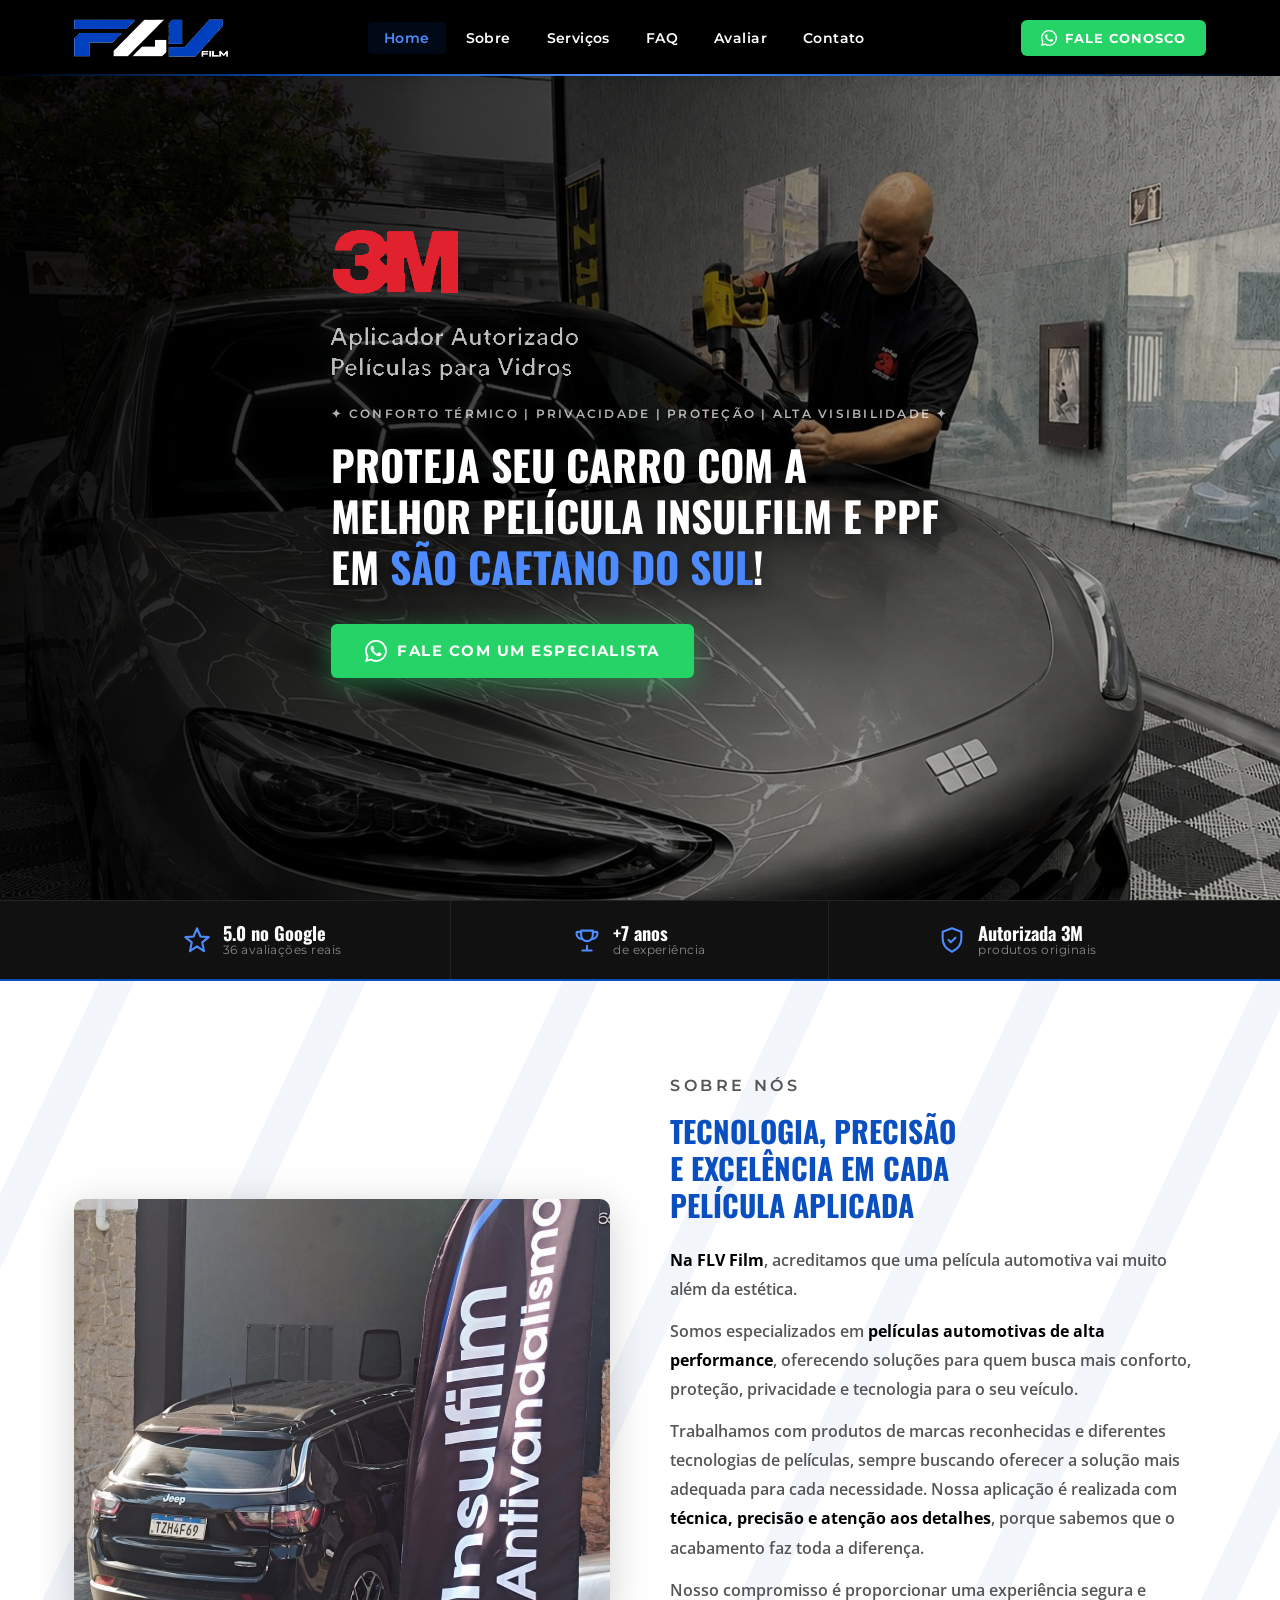
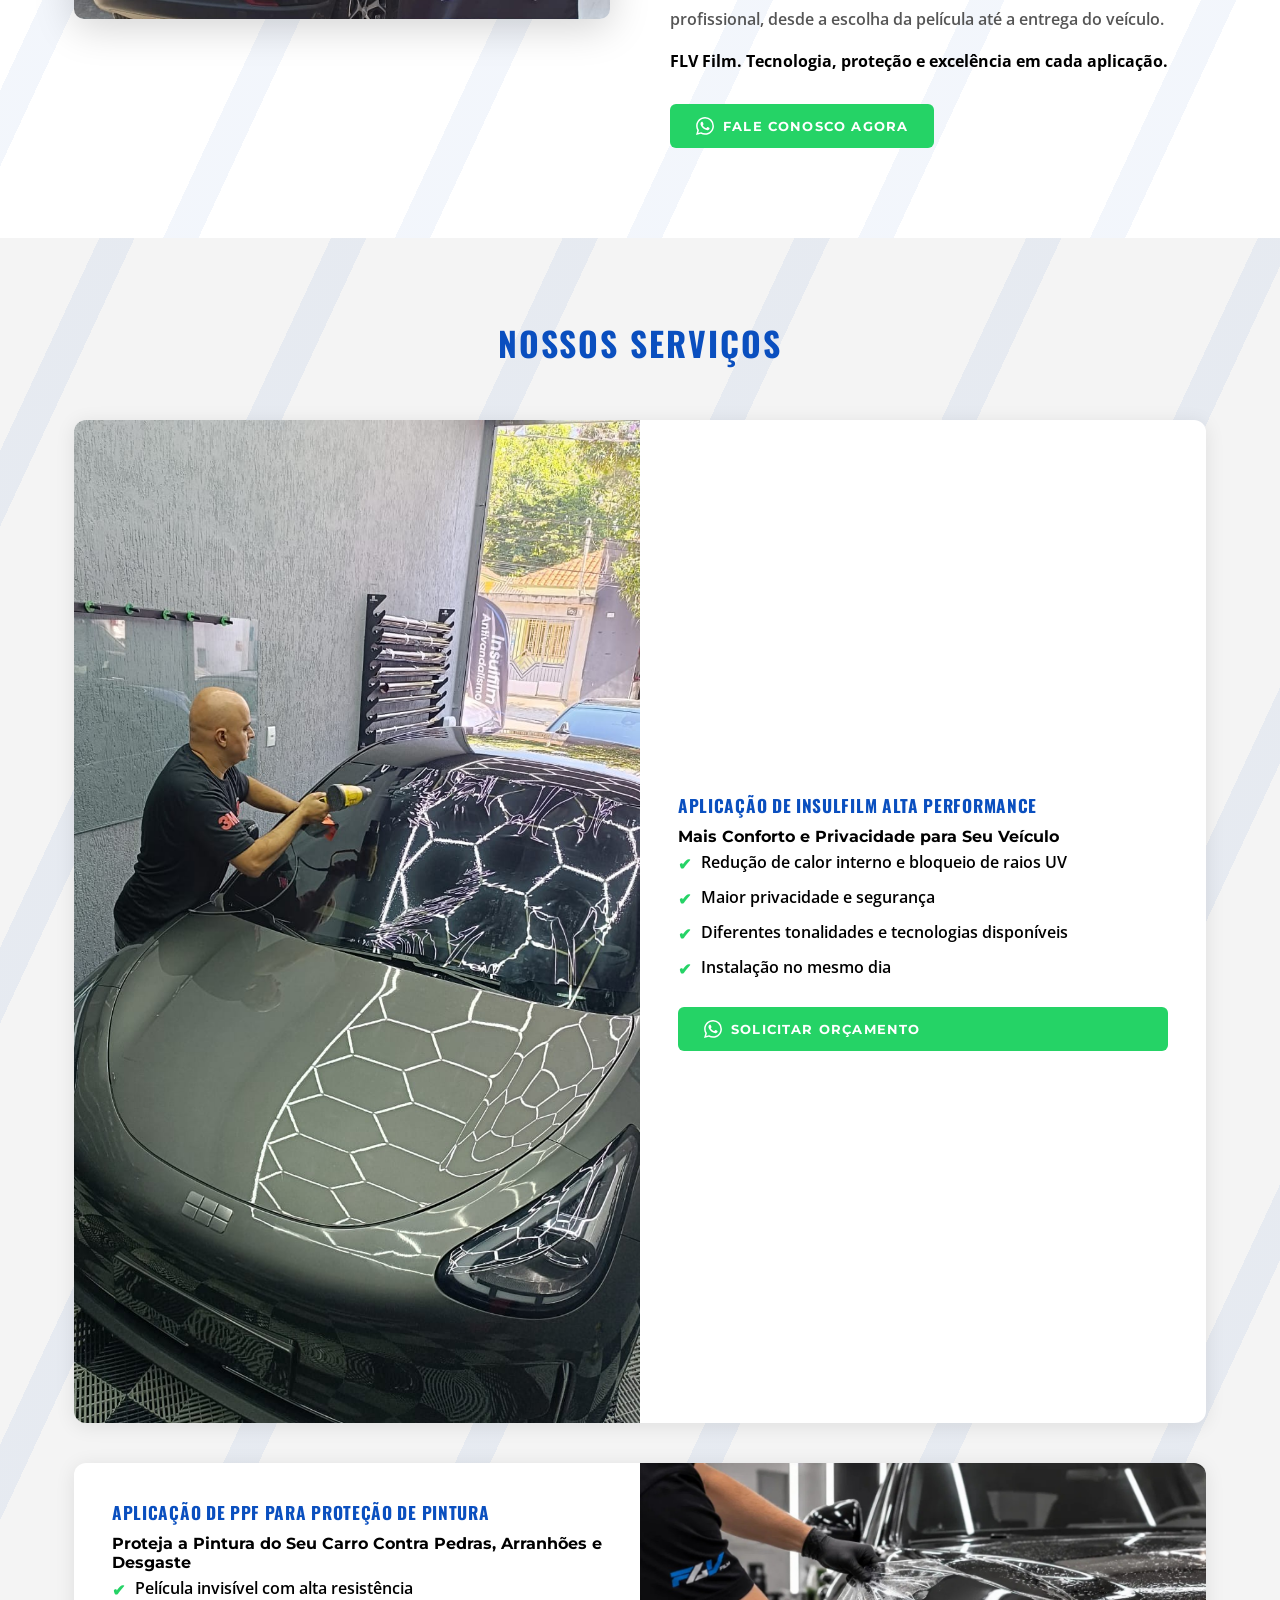
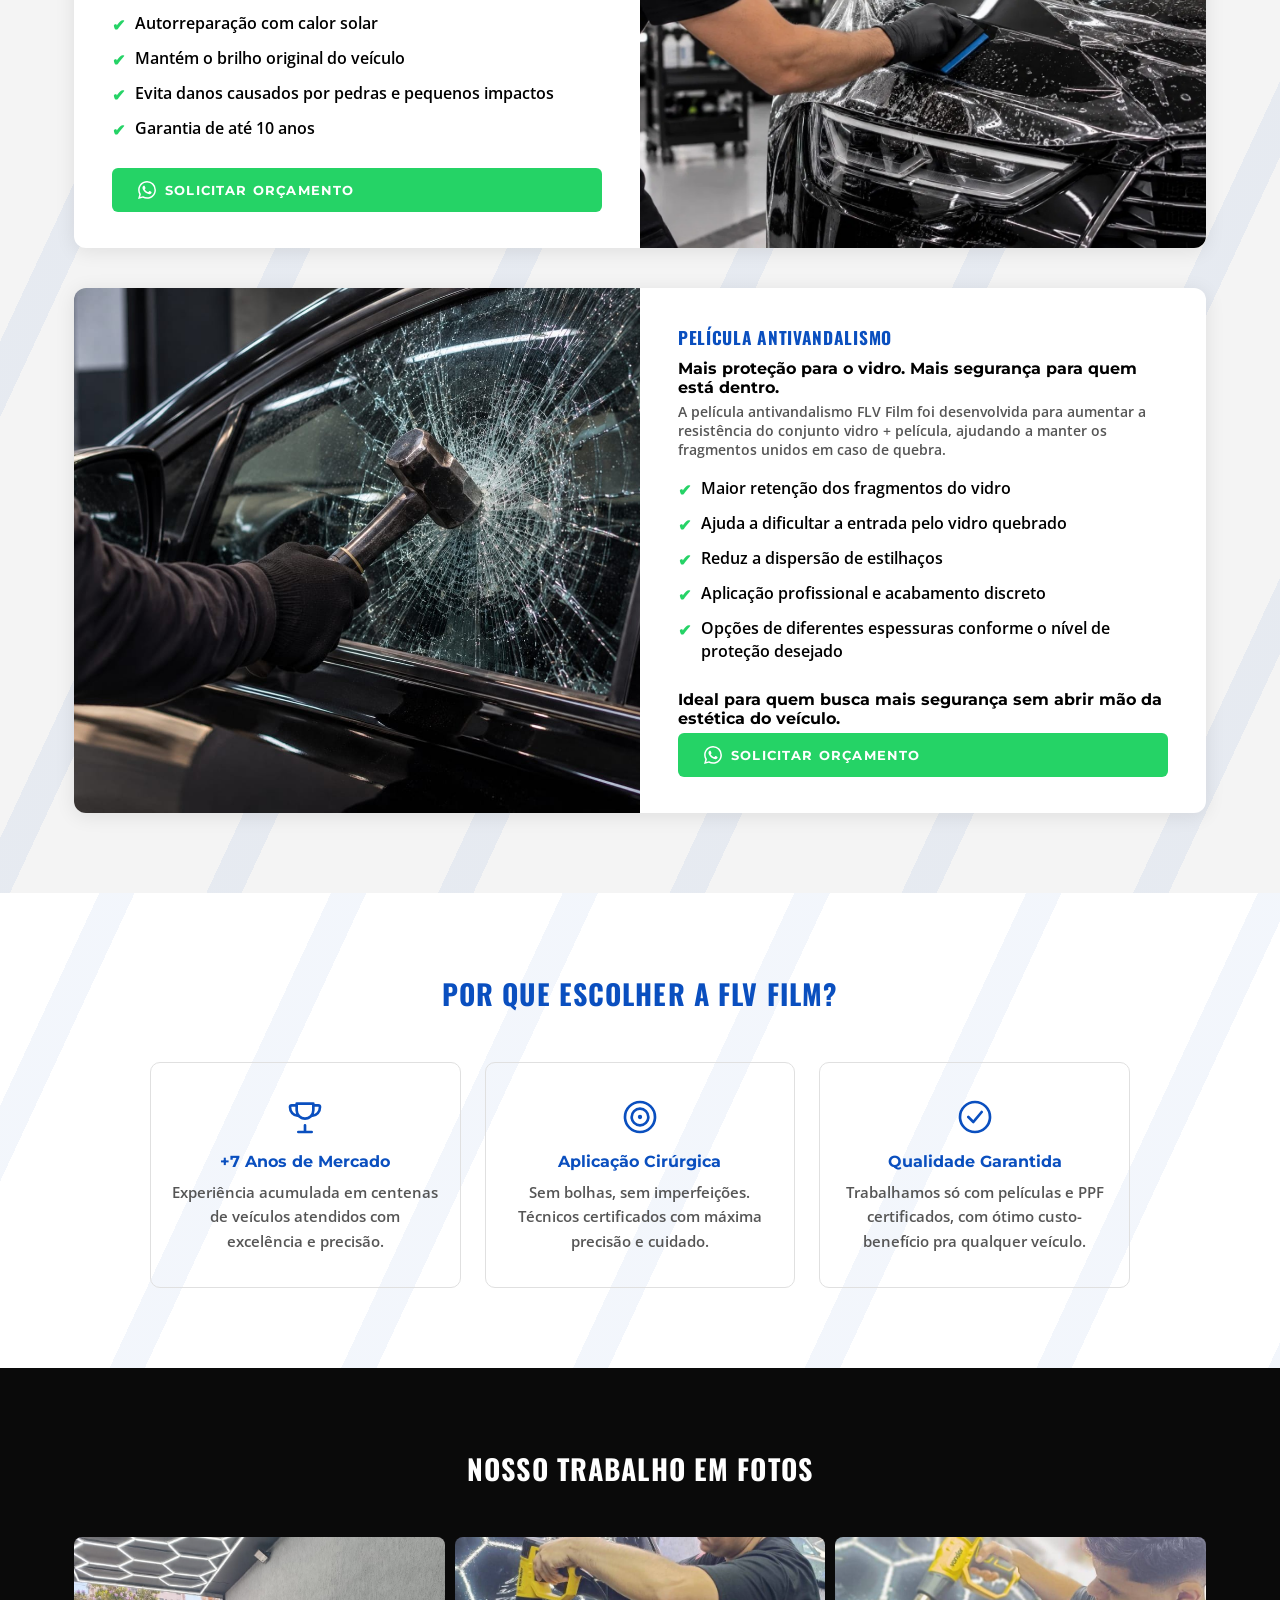
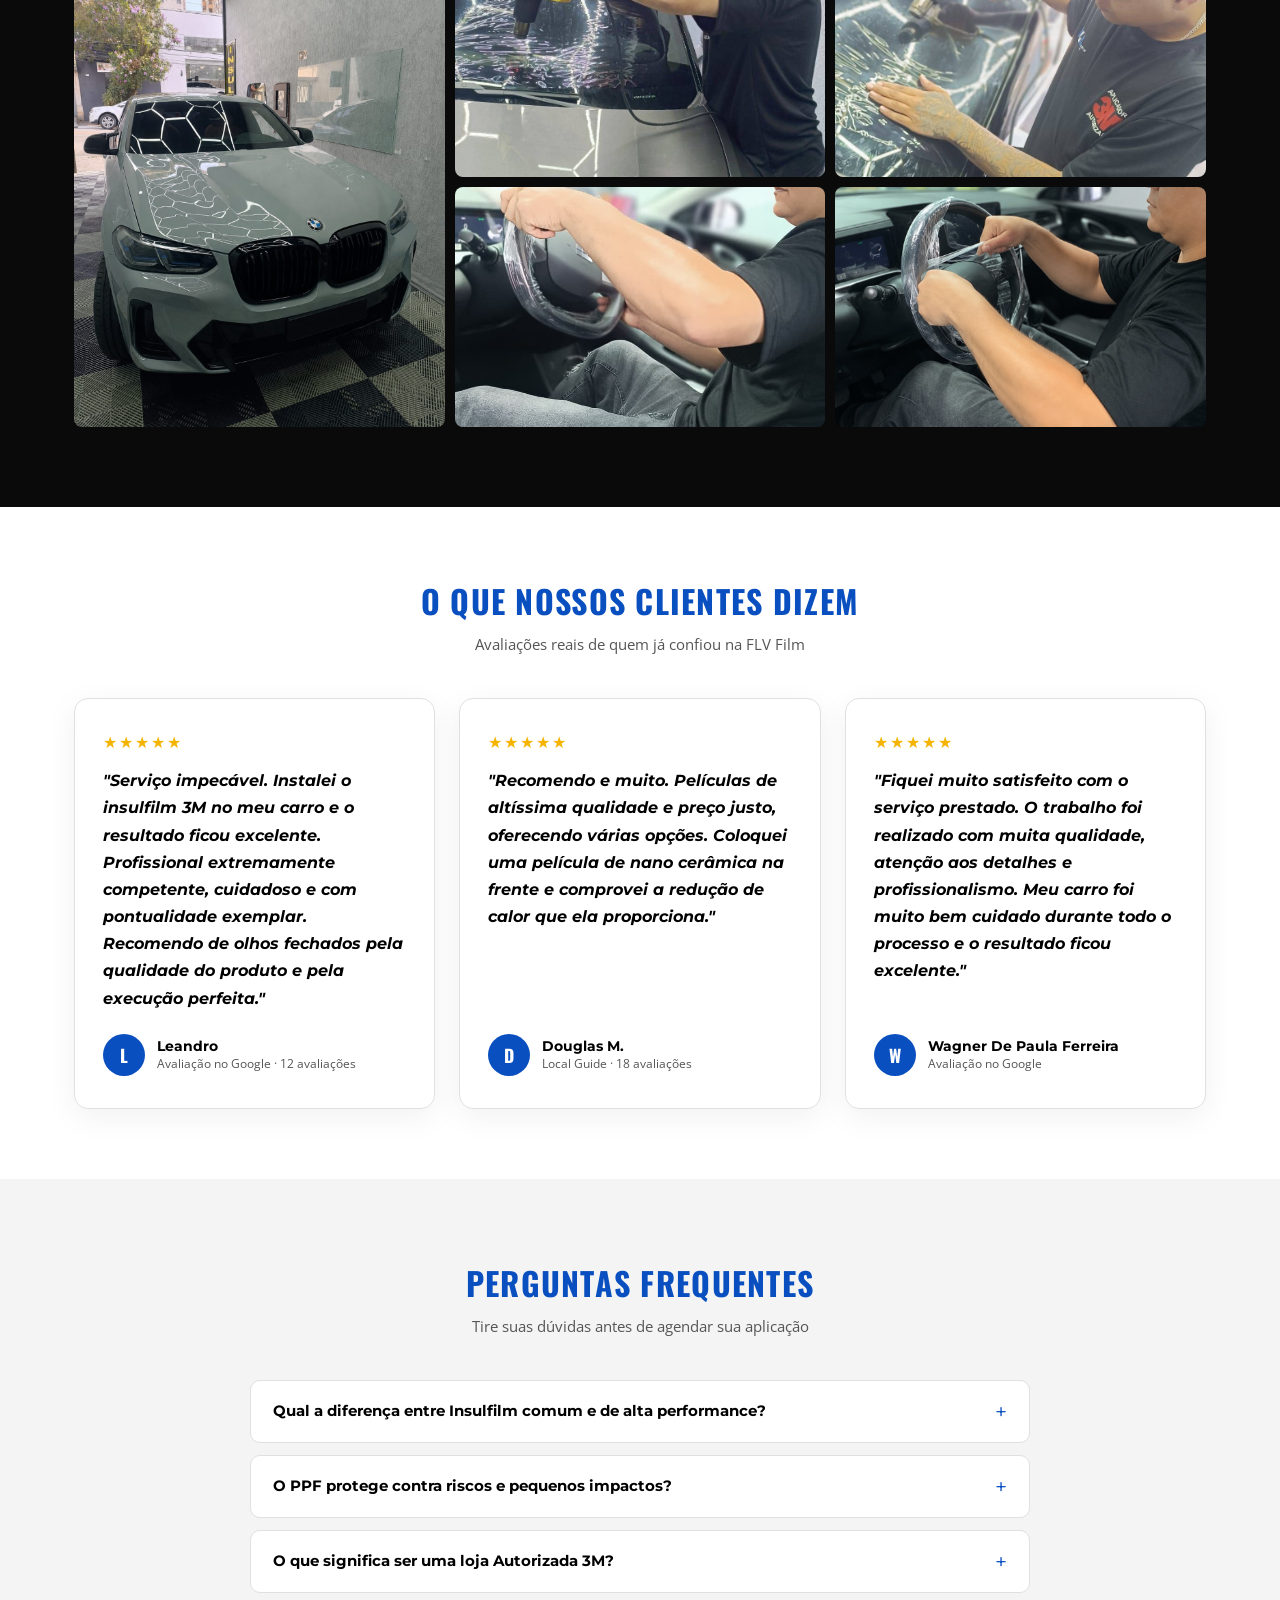
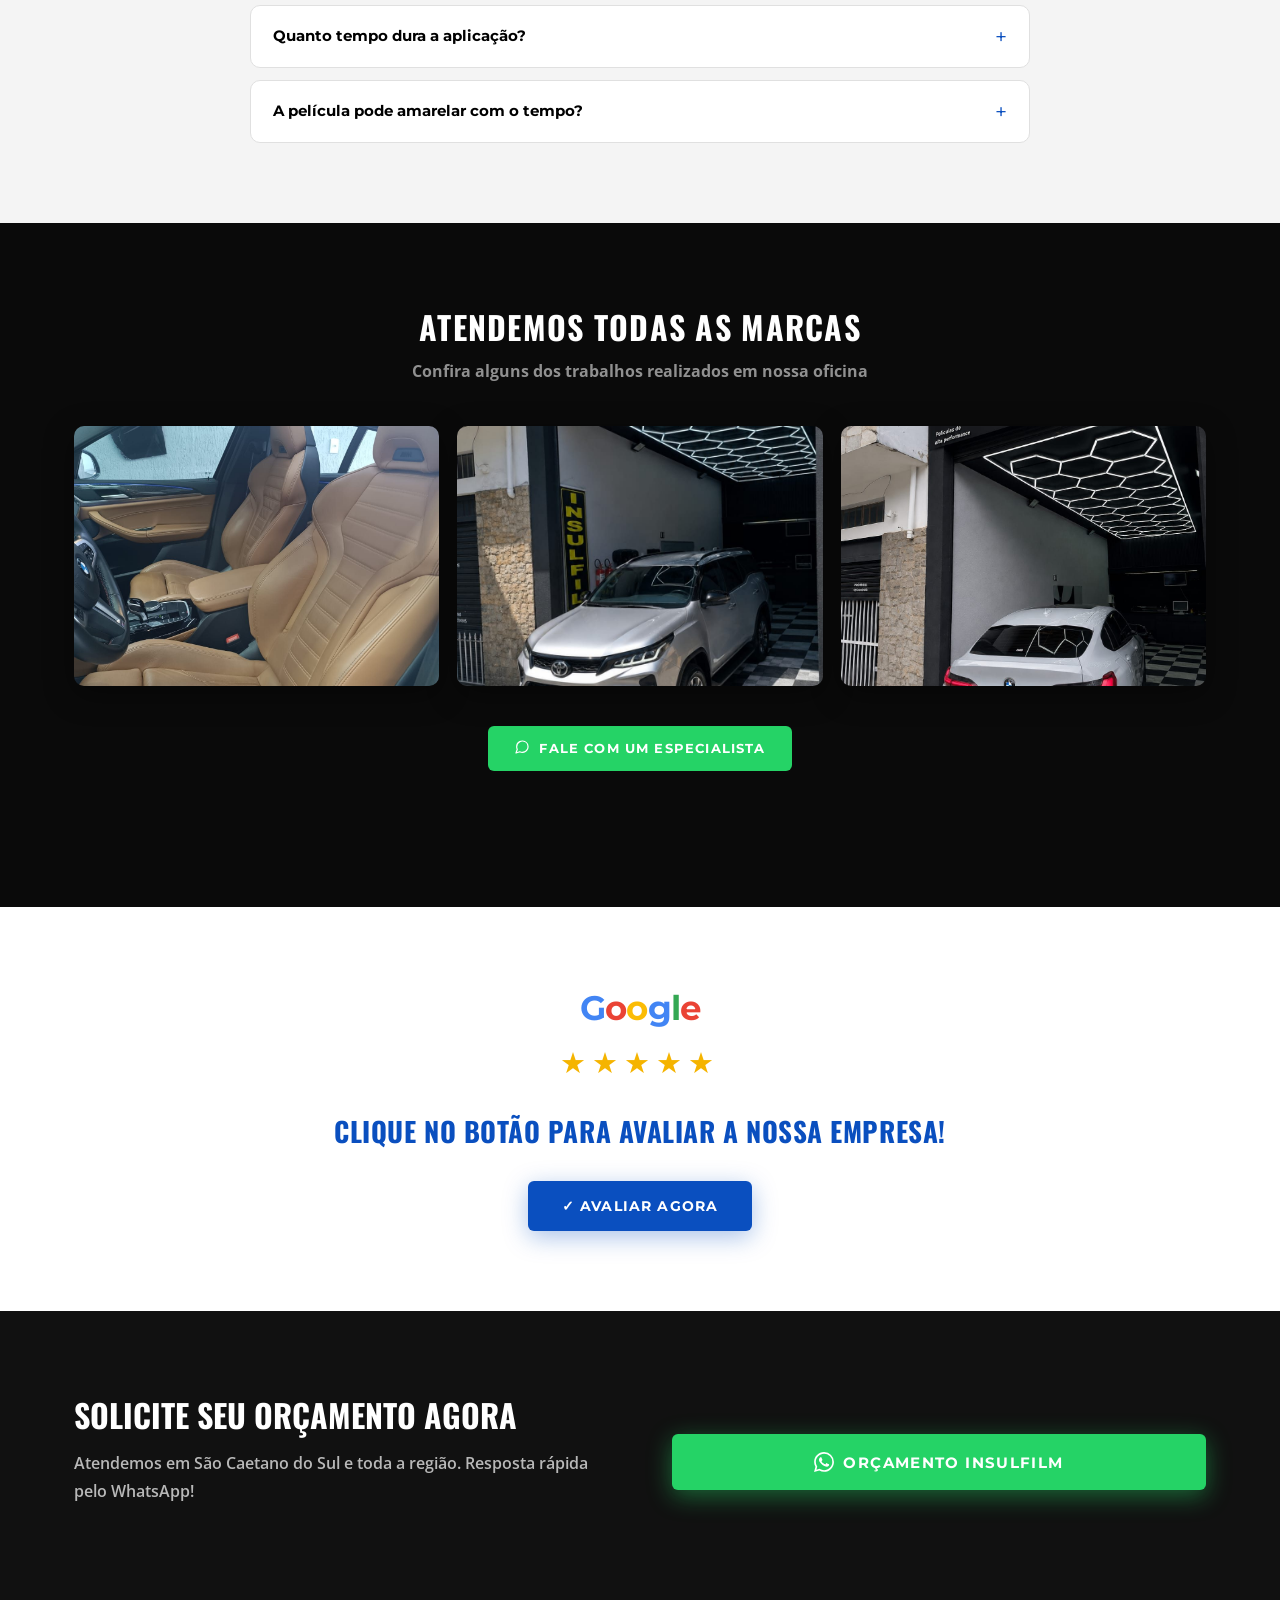
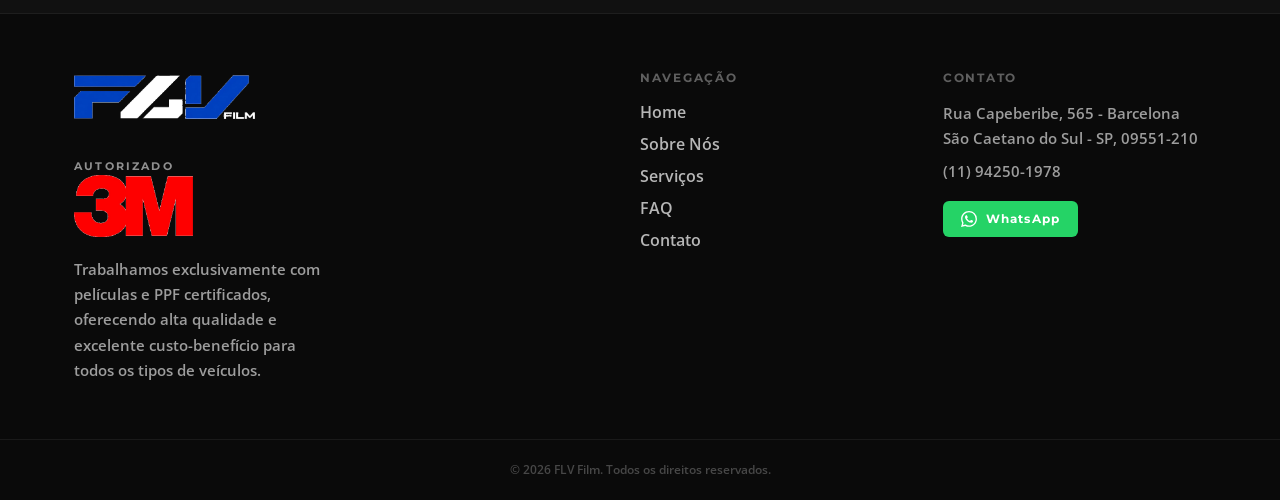
==== index.html @ 87975613 "Add files via upload" ====
<!DOCTYPE html>
<html lang="pt-BR">
<head>
  <meta charset="UTF-8" />
  <meta name="viewport" content="width=device-width, initial-scale=1.0" />
  <title>FLV Film | Insulfilm e PPF em São Caetano do Sul</title>
  <meta name="description" content="FLV Film — especialistas em Insulfilm automotivo e PPF em São Caetano do Sul. Proteção de pintura, privacidade e conforto térmico com tecnologia premium. Solicite seu orçamento!" />
  <link rel="icon" type="image/png" href="favicon.png" />
  <link rel="apple-touch-icon" href="favicon.png" />
  <link rel="preconnect" href="https://fonts.googleapis.com" />
  <link rel="preconnect" href="https://fonts.gstatic.com" crossorigin />
  <link href="https://fonts.googleapis.com/css2?family=Oswald:wght@400;500;600;700&family=Montserrat:wght@400;600;700;800;900&family=Open+Sans:wght@400;500;600&display=swap" rel="stylesheet" />
  <link rel="stylesheet" href="style.css" />
</head>
<body>

  <!-- ===================== HEADER ===================== -->
  <header id="header">
    <div class="container header-inner">

      <a href="#home" class="logo">
        <img src="logo-white.png" alt="FLV Film" class="logo-img" />
      </a>

      <nav id="mainNav">
        <a href="#home"      class="nav-link active">Home</a>
        <a href="#sobre"     class="nav-link">Sobre</a>
        <a href="#servicos"  class="nav-link">Serviços</a>
        <a href="#faq"       class="nav-link">FAQ</a>
        <a href="#avaliar"   class="nav-link">Avaliar</a>
        <a href="#contato"   class="nav-link">Contato</a>
      </nav>

      <a href="https://wa.me/5511942501978?text=Olá,%20quero%20um%20orçamento" target="_blank" class="btn-header-wpp">
        <svg viewBox="0 0 24 24" fill="currentColor" width="16" height="16"><path d="M17.472 14.382c-.297-.149-1.758-.867-2.03-.967-.273-.099-.471-.148-.67.15-.197.297-.767.966-.94 1.164-.173.199-.347.223-.644.075-.297-.15-1.255-.463-2.39-1.475-.883-.788-1.48-1.761-1.653-2.059-.173-.297-.018-.458.13-.606.134-.133.298-.347.446-.52.149-.174.198-.298.298-.497.099-.198.05-.371-.025-.52-.075-.149-.669-1.612-.916-2.207-.242-.579-.487-.5-.669-.51-.173-.008-.371-.01-.57-.01-.198 0-.52.074-.792.372-.272.297-1.04 1.016-1.04 2.479 0 1.462 1.065 2.875 1.213 3.074.149.198 2.096 3.2 5.077 4.487.709.306 1.262.489 1.694.625.712.227 1.36.195 1.871.118.571-.085 1.758-.719 2.006-1.413.248-.694.248-1.289.173-1.413-.074-.124-.272-.198-.57-.347m-5.421 7.403h-.004a9.87 9.87 0 01-5.031-1.378l-.361-.214-3.741.982.998-3.648-.235-.374a9.86 9.86 0 01-1.51-5.26c.001-5.45 4.436-9.884 9.888-9.884 2.64 0 5.122 1.03 6.988 2.898a9.825 9.825 0 012.893 6.994c-.003 5.45-4.437 9.884-9.885 9.884m8.413-18.297A11.815 11.815 0 0012.05 0C5.495 0 .16 5.335.157 11.892c0 2.096.547 4.142 1.588 5.945L.057 24l6.305-1.654a11.882 11.882 0 005.683 1.448h.005c6.554 0 11.89-5.335 11.893-11.893a11.821 11.821 0 00-3.48-8.413z"/></svg>
        FALE CONOSCO
      </a>

      <button class="hamburger" id="hamburger" aria-label="Menu">
        <span></span><span></span><span></span>
      </button>
    </div>
  </header>

  <!-- ===================== HERO ===================== -->
  <section id="home" class="hero">
    <div class="hero-overlay"></div>
    <!-- Foto de fundo: aplicação de PPF/Insulfilm na loja -->
    <picture>
      <source media="(max-width: 900px)" srcset="real-ppf-mobile.jpg" />
      <img
        src="real-ppf-desktop.jpg"
        alt="Aplicação de PPF e Insulfilm na FLV Film"
        class="hero-bg-img"
        loading="eager"
        fetchpriority="high"
      />
    </picture>

    <div class="container hero-body">
      <div class="hero-selo3m-wrap">
        <img class="hero-3m-big" src="3m-badge-frosted.png" alt="3M - Aplicador Autorizado, Películas para Vidros" />
      </div>

      <p class="hero-city hero-desktop-only">✦ Conforto térmico | Privacidade | Proteção | Alta visibilidade ✦</p>

      <h1 class="hero-h1 hero-desktop-only">
        Proteja Seu Carro com a<br/>
        Melhor Película Insulfilm e PPF<br/>
        em <span class="hero-hl">SÃO CAETANO DO SUL</span>!
      </h1>
      <h1 class="sr-only hero-mobile-only">Proteja Seu Carro com a Melhor Película Insulfilm e PPF em São Caetano do Sul</h1>

      <a href="https://wa.me/5511942501978?text=Olá,%20quero%20um%20orçamento%20de%20Insulfilm%20ou%20PPF"
         target="_blank" class="btn-hero-wpp">
        <svg viewBox="0 0 24 24" fill="currentColor" width="22" height="22"><path d="M17.472 14.382c-.297-.149-1.758-.867-2.03-.967-.273-.099-.471-.148-.67.15-.197.297-.767.966-.94 1.164-.173.199-.347.223-.644.075-.297-.15-1.255-.463-2.39-1.475-.883-.788-1.48-1.761-1.653-2.059-.173-.297-.018-.458.13-.606.134-.133.298-.347.446-.52.149-.174.198-.298.298-.497.099-.198.05-.371-.025-.52-.075-.149-.669-1.612-.916-2.207-.242-.579-.487-.5-.669-.51-.173-.008-.371-.01-.57-.01-.198 0-.52.074-.792.372-.272.297-1.04 1.016-1.04 2.479 0 1.462 1.065 2.875 1.213 3.074.149.198 2.096 3.2 5.077 4.487.709.306 1.262.489 1.694.625.712.227 1.36.195 1.871.118.571-.085 1.758-.719 2.006-1.413.248-.694.248-1.289.173-1.413-.074-.124-.272-.198-.57-.347m-5.421 7.403h-.004a9.87 9.87 0 01-5.031-1.378l-.361-.214-3.741.982.998-3.648-.235-.374a9.86 9.86 0 01-1.51-5.26c.001-5.45 4.436-9.884 9.888-9.884 2.64 0 5.122 1.03 6.988 2.898a9.825 9.825 0 012.893 6.994c-.003 5.45-4.437 9.884-9.885 9.884m8.413-18.297A11.815 11.815 0 0012.05 0C5.495 0 .16 5.335.157 11.892c0 2.096.547 4.142 1.588 5.945L.057 24l6.305-1.654a11.882 11.882 0 005.683 1.448h.005c6.554 0 11.89-5.335 11.893-11.893a11.821 11.821 0 00-3.48-8.413z"/></svg>
        FALE COM UM ESPECIALISTA
      </a>
    </div>
  </section>

  <!-- ===================== TRUST BAR ===================== -->
  <div class="trust-bar">
    <div class="container">
      <div class="trust-inner">
        <div class="trust-item">
          <span class="trust-ico"><svg viewBox="0 0 24 24" fill="none" stroke="currentColor" stroke-width="1.8" stroke-linejoin="round"><polygon points="12 2 15 9 22 9.5 16.5 14 18 21.5 12 17.5 6 21.5 7.5 14 2 9.5 9 9"/></svg></span>
          <div><div class="trust-num">5.0 no Google</div><div class="trust-label">36 avaliações reais</div></div>
        </div>
        <div class="trust-item">
          <span class="trust-ico"><svg viewBox="0 0 24 24" fill="none" stroke="currentColor" stroke-width="1.8" stroke-linecap="round" stroke-linejoin="round"><path d="M8 21h8M12 17v4M7 4h10v4a5 5 0 0 1-10 0V4Z"/><path d="M7 5H4a1 1 0 0 0-1 1c0 3 2 5 4.5 5.2M17 5h3a1 1 0 0 1 1 1c0 3-2 5-4.5 5.2"/></svg></span>
          <div><div class="trust-num">+7 anos</div><div class="trust-label">de experiência</div></div>
        </div>
        <div class="trust-item">
          <span class="trust-ico"><svg viewBox="0 0 24 24" fill="none" stroke="currentColor" stroke-width="1.8" stroke-linecap="round" stroke-linejoin="round"><path d="M12 2 4 5v6c0 5 3.5 9 8 11 4.5-2 8-6 8-11V5Z"/><path d="m9 12 2 2 4-4"/></svg></span>
          <div><div class="trust-num">Autorizada 3M</div><div class="trust-label">produtos originais</div></div>
        </div>
      </div>
    </div>
  </div>

  <!-- ===================== SOBRE ===================== -->
  <section id="sobre" class="sobre">
    <div class="container sobre-wrap">

      <!-- GALERIA COM FOTO REAL -->
      <div class="sobre-galeria">
        <div class="galeria-slider" id="galeriaSlider">

          <div class="slide active">
            <img
              src="real-fachada-jeep-bandeira.jpg"
              alt="Fachada da loja FLV Film com Jeep Compass e bandeira Insulfilm Antivandalismo"
              loading="lazy"
            />
          </div>

        </div>
      </div>

      <!-- TEXTO -->
      <div class="sobre-content">
        <p class="sobre-tag">SOBRE NÓS</p>
        <h2 class="sobre-h2">
          TECNOLOGIA, PRECISÃO<br/>
          E EXCELÊNCIA EM CADA<br/>
          PELÍCULA APLICADA
        </h2>
        <p><strong>Na FLV Film</strong>, acreditamos que uma película automotiva vai muito além da estética.</p>
        <p>Somos especializados em <strong>películas automotivas de alta performance</strong>, oferecendo soluções para quem busca mais conforto, proteção, privacidade e tecnologia para o seu veículo.</p>
        <p>Trabalhamos com produtos de marcas reconhecidas e diferentes tecnologias de películas, sempre buscando oferecer a solução mais adequada para cada necessidade. Nossa aplicação é realizada com <strong>técnica, precisão e atenção aos detalhes</strong>, porque sabemos que o acabamento faz toda a diferença.</p>
        <p>Nosso compromisso é proporcionar uma experiência segura e profissional, desde a escolha da película até a entrega do veículo.</p>
        <p><strong>FLV Film. Tecnologia, proteção e excelência em cada aplicação.</strong></p>
        <a href="https://wa.me/5511942501978?text=Olá,%20quero%20saber%20mais%20sobre%20vocês"
           target="_blank" class="btn-green">
          <svg viewBox="0 0 24 24" fill="currentColor" width="18" height="18"><path d="M17.472 14.382c-.297-.149-1.758-.867-2.03-.967-.273-.099-.471-.148-.67.15-.197.297-.767.966-.94 1.164-.173.199-.347.223-.644.075-.297-.15-1.255-.463-2.39-1.475-.883-.788-1.48-1.761-1.653-2.059-.173-.297-.018-.458.13-.606.134-.133.298-.347.446-.52.149-.174.198-.298.298-.497.099-.198.05-.371-.025-.52-.075-.149-.669-1.612-.916-2.207-.242-.579-.487-.5-.669-.51-.173-.008-.371-.01-.57-.01-.198 0-.52.074-.792.372-.272.297-1.04 1.016-1.04 2.479 0 1.462 1.065 2.875 1.213 3.074.149.198 2.096 3.2 5.077 4.487.709.306 1.262.489 1.694.625.712.227 1.36.195 1.871.118.571-.085 1.758-.719 2.006-1.413.248-.694.248-1.289.173-1.413-.074-.124-.272-.198-.57-.347m-5.421 7.403h-.004a9.87 9.87 0 01-5.031-1.378l-.361-.214-3.741.982.998-3.648-.235-.374a9.86 9.86 0 01-1.51-5.26c.001-5.45 4.436-9.884 9.888-9.884 2.64 0 5.122 1.03 6.988 2.898a9.825 9.825 0 012.893 6.994c-.003 5.45-4.437 9.884-9.885 9.884m8.413-18.297A11.815 11.815 0 0012.05 0C5.495 0 .16 5.335.157 11.892c0 2.096.547 4.142 1.588 5.945L.057 24l6.305-1.654a11.882 11.882 0 005.683 1.448h.005c6.554 0 11.89-5.335 11.893-11.893a11.821 11.821 0 00-3.48-8.413z"/></svg>
          FALE CONOSCO AGORA
        </a>
      </div>

    </div>
  </section>

  <!-- ===================== SERVIÇOS ===================== -->
  <section id="servicos" class="servicos">
    <div class="container">
      <h2 class="servicos-h2">NOSSOS SERVIÇOS</h2>

      <!-- INSULFILM -->
      <div class="srv-row reveal">
        <div class="srv-fotos">
          <img
            src="real-insulfilm-parabrisa-capo.jpg"
            alt="Técnico aplicando insulfilm no para-brisa e capô do veículo"
            class="srv-img"
            loading="lazy"
          />
        </div>
        <div class="srv-info">
          <h3>APLICAÇÃO DE INSULFILM ALTA PERFORMANCE</h3>
          <p class="srv-sub">Mais Conforto e Privacidade para Seu Veículo</p>
          <ul class="srv-lista">
            <li><span class="ck">✔</span> Redução de calor interno e bloqueio de raios UV</li>
            <li><span class="ck">✔</span> Maior privacidade e segurança</li>
            <li><span class="ck">✔</span> Diferentes tonalidades e tecnologias disponíveis</li>
            <li><span class="ck">✔</span> Instalação no mesmo dia</li>
          </ul>
          <a href="https://wa.me/5511942501978?text=Olá,%20quero%20um%20orçamento%20de%20Insulfilm"
             target="_blank" class="btn-green">
            <svg viewBox="0 0 24 24" fill="currentColor" width="18" height="18"><path d="M17.472 14.382c-.297-.149-1.758-.867-2.03-.967-.273-.099-.471-.148-.67.15-.197.297-.767.966-.94 1.164-.173.199-.347.223-.644.075-.297-.15-1.255-.463-2.39-1.475-.883-.788-1.48-1.761-1.653-2.059-.173-.297-.018-.458.13-.606.134-.133.298-.347.446-.52.149-.174.198-.298.298-.497.099-.198.05-.371-.025-.52-.075-.149-.669-1.612-.916-2.207-.242-.579-.487-.5-.669-.51-.173-.008-.371-.01-.57-.01-.198 0-.52.074-.792.372-.272.297-1.04 1.016-1.04 2.479 0 1.462 1.065 2.875 1.213 3.074.149.198 2.096 3.2 5.077 4.487.709.306 1.262.489 1.694.625.712.227 1.36.195 1.871.118.571-.085 1.758-.719 2.006-1.413.248-.694.248-1.289.173-1.413-.074-.124-.272-.198-.57-.347m-5.421 7.403h-.004a9.87 9.87 0 01-5.031-1.378l-.361-.214-3.741.982.998-3.648-.235-.374a9.86 9.86 0 01-1.51-5.26c.001-5.45 4.436-9.884 9.888-9.884 2.64 0 5.122 1.03 6.988 2.898a9.825 9.825 0 012.893 6.994c-.003 5.45-4.437 9.884-9.885 9.884m8.413-18.297A11.815 11.815 0 0012.05 0C5.495 0 .16 5.335.157 11.892c0 2.096.547 4.142 1.588 5.945L.057 24l6.305-1.654a11.882 11.882 0 005.683 1.448h.005c6.554 0 11.89-5.335 11.893-11.893a11.821 11.821 0 00-3.48-8.413z"/></svg>
            SOLICITAR ORÇAMENTO
          </a>
        </div>
      </div>

      <!-- PPF -->
      <div class="srv-row srv-row--alt reveal">
        <div class="srv-fotos">
          <img
            src="real-ppf-audi-farol.jpg"
            alt="Técnico aplicando PPF no capô e farol do Audi"
            class="srv-img"
            loading="lazy"
          />
        </div>
        <div class="srv-info">
          <h3>APLICAÇÃO DE PPF PARA PROTEÇÃO DE PINTURA</h3>
          <p class="srv-sub">Proteja a Pintura do Seu Carro Contra Pedras, Arranhões e Desgaste</p>
          <ul class="srv-lista">
            <li><span class="ck">✔</span> Película invisível com alta resistência</li>
            <li><span class="ck">✔</span> Autorreparação com calor solar</li>
            <li><span class="ck">✔</span> Mantém o brilho original do veículo</li>
            <li><span class="ck">✔</span> Evita danos causados por pedras e pequenos impactos</li>
            <li><span class="ck">✔</span> Garantia de até 10 anos</li>
          </ul>
          <a href="https://wa.me/5511942501978?text=Olá,%20quero%20um%20orçamento%20de%20PPF"
             target="_blank" class="btn-green">
            <svg viewBox="0 0 24 24" fill="currentColor" width="18" height="18"><path d="M17.472 14.382c-.297-.149-1.758-.867-2.03-.967-.273-.099-.471-.148-.67.15-.197.297-.767.966-.94 1.164-.173.199-.347.223-.644.075-.297-.15-1.255-.463-2.39-1.475-.883-.788-1.48-1.761-1.653-2.059-.173-.297-.018-.458.13-.606.134-.133.298-.347.446-.52.149-.174.198-.298.298-.497.099-.198.05-.371-.025-.52-.075-.149-.669-1.612-.916-2.207-.242-.579-.487-.5-.669-.51-.173-.008-.371-.01-.57-.01-.198 0-.52.074-.792.372-.272.297-1.04 1.016-1.04 2.479 0 1.462 1.065 2.875 1.213 3.074.149.198 2.096 3.2 5.077 4.487.709.306 1.262.489 1.694.625.712.227 1.36.195 1.871.118.571-.085 1.758-.719 2.006-1.413.248-.694.248-1.289.173-1.413-.074-.124-.272-.198-.57-.347m-5.421 7.403h-.004a9.87 9.87 0 01-5.031-1.378l-.361-.214-3.741.982.998-3.648-.235-.374a9.86 9.86 0 01-1.51-5.26c.001-5.45 4.436-9.884 9.888-9.884 2.64 0 5.122 1.03 6.988 2.898a9.825 9.825 0 012.893 6.994c-.003 5.45-4.437 9.884-9.885 9.884m8.413-18.297A11.815 11.815 0 0012.05 0C5.495 0 .16 5.335.157 11.892c0 2.096.547 4.142 1.588 5.945L.057 24l6.305-1.654a11.882 11.882 0 005.683 1.448h.005c6.554 0 11.89-5.335 11.893-11.893a11.821 11.821 0 00-3.48-8.413z"/></svg>
            SOLICITAR ORÇAMENTO
          </a>
        </div>
      </div>

      <!-- ANTIVANDALISMO -->
      <div class="srv-row reveal">
        <div class="srv-fotos">
          <img
            src="vidro-antivandalismo.jpg"
            alt="Película antivandalismo evitando estilhaçamento do vidro"
            class="srv-img"
            loading="lazy"
          />
        </div>
        <div class="srv-info">
          <h3>PELÍCULA ANTIVANDALISMO</h3>
          <p class="srv-sub">Mais proteção para o vidro. Mais segurança para quem está dentro.</p>
          <p class="srv-local">A película antivandalismo FLV Film foi desenvolvida para aumentar a resistência do conjunto vidro + película, ajudando a manter os fragmentos unidos em caso de quebra.</p>
          <ul class="srv-lista">
            <li><span class="ck">✔</span> Maior retenção dos fragmentos do vidro</li>
            <li><span class="ck">✔</span> Ajuda a dificultar a entrada pelo vidro quebrado</li>
            <li><span class="ck">✔</span> Reduz a dispersão de estilhaços</li>
            <li><span class="ck">✔</span> Aplicação profissional e acabamento discreto</li>
            <li><span class="ck">✔</span> Opções de diferentes espessuras conforme o nível de proteção desejado</li>
          </ul>
          <p class="srv-sub">Ideal para quem busca mais segurança sem abrir mão da estética do veículo.</p>
          <a href="https://wa.me/5511942501978?text=Olá,%20quero%20um%20orçamento%20de%20Película%20Antivandalismo"
             target="_blank" class="btn-green">
            <svg viewBox="0 0 24 24" fill="currentColor" width="18" height="18"><path d="M17.472 14.382c-.297-.149-1.758-.867-2.03-.967-.273-.099-.471-.148-.67.15-.197.297-.767.966-.94 1.164-.173.199-.347.223-.644.075-.297-.15-1.255-.463-2.39-1.475-.883-.788-1.48-1.761-1.653-2.059-.173-.297-.018-.458.13-.606.134-.133.298-.347.446-.52.149-.174.198-.298.298-.497.099-.198.05-.371-.025-.52-.075-.149-.669-1.612-.916-2.207-.242-.579-.487-.5-.669-.51-.173-.008-.371-.01-.57-.01-.198 0-.52.074-.792.372-.272.297-1.04 1.016-1.04 2.479 0 1.462 1.065 2.875 1.213 3.074.149.198 2.096 3.2 5.077 4.487.709.306 1.262.489 1.694.625.712.227 1.36.195 1.871.118.571-.085 1.758-.719 2.006-1.413.248-.694.248-1.289.173-1.413-.074-.124-.272-.198-.57-.347m-5.421 7.403h-.004a9.87 9.87 0 01-5.031-1.378l-.361-.214-3.741.982.998-3.648-.235-.374a9.86 9.86 0 01-1.51-5.26c.001-5.45 4.436-9.884 9.888-9.884 2.64 0 5.122 1.03 6.988 2.898a9.825 9.825 0 012.893 6.994c-.003 5.45-4.437 9.884-9.885 9.884m8.413-18.297A11.815 11.815 0 0012.05 0C5.495 0 .16 5.335.157 11.892c0 2.096.547 4.142 1.588 5.945L.057 24l6.305-1.654a11.882 11.882 0 005.683 1.448h.005c6.554 0 11.89-5.335 11.893-11.893a11.821 11.821 0 00-3.48-8.413z"/></svg>
            SOLICITAR ORÇAMENTO
          </a>
        </div>
      </div>

    </div>
  </section>

  <!-- ===================== DIFERENCIAIS ===================== -->
  <section class="diferenciais">
    <div class="container">
      <h2 class="dif-h2">POR QUE ESCOLHER A FLV FILM?</h2>
      <div class="dif-grid">
        <div class="dif-card reveal">
          <div class="dif-icon"><svg viewBox="0 0 24 24" fill="none" stroke="currentColor" stroke-width="1.6" stroke-linecap="round" stroke-linejoin="round"><path d="M8 21h8M12 17v4M7 4h10v4a5 5 0 0 1-10 0V4Z"/><path d="M7 5H4a1 1 0 0 0-1 1c0 3 2 5 4.5 5.2M17 5h3a1 1 0 0 1 1 1c0 3-2 5-4.5 5.2"/></svg></div>
          <h4>+7 Anos de Mercado</h4>
          <p>Experiência acumulada em centenas de veículos atendidos com excelência e precisão.</p>
        </div>
        <div class="dif-card reveal">
          <div class="dif-icon"><svg viewBox="0 0 24 24" fill="none" stroke="currentColor" stroke-width="1.6"><circle cx="12" cy="12" r="9"/><circle cx="12" cy="12" r="5"/><circle cx="12" cy="12" r="1.3" fill="currentColor" stroke="none"/></svg></div>
          <h4>Aplicação Cirúrgica</h4>
          <p>Sem bolhas, sem imperfeições. Técnicos certificados com máxima precisão e cuidado.</p>
        </div>
        <div class="dif-card reveal">
          <div class="dif-icon"><svg viewBox="0 0 24 24" fill="none" stroke="currentColor" stroke-width="1.6" stroke-linecap="round" stroke-linejoin="round"><circle cx="12" cy="12" r="9"/><path d="m8 12 3 3 5-6"/></svg></div>
          <h4>Qualidade Garantida</h4>
          <p>Trabalhamos só com películas e PPF certificados, com ótimo custo-benefício pra qualquer veículo.</p>
        </div>
      </div>
    </div>
  </section>

  <!-- ===================== GALERIA FOTOS ===================== -->
  <section class="galeria-fotos">
    <div class="container">
      <h2 class="dif-h2">NOSSO TRABALHO EM FOTOS</h2>
      <div class="fotos-grid">
        <div class="foto-item foto-item--tall">
          <img src="real-bmw-frente.jpg" alt="BMW X4 com insulfilm aplicado na FLV Film" loading="lazy" />
        </div>
        <div class="foto-item">
          <img src="real-parabrisa-ppf.jpg" alt="Técnico aplicando insulfilm no para-brisa" loading="lazy" />
        </div>
        <div class="foto-item">
          <img src="real-capo-ppf.jpg" alt="Aplicação de PPF no capô do veículo" loading="lazy" />
        </div>
        <div class="foto-item">
          <img src="real-volante.jpg" alt="Proteção aplicada no volante do veículo" loading="lazy" />
        </div>
        <div class="foto-item">
          <img src="real-volante-detalhe.jpg" alt="Aplicação de proteção no volante em detalhe" loading="lazy" />
        </div>
      </div>
    </div>
  </section>

  <!-- ===================== DEPOIMENTO ===================== -->
  <section id="depoimento" class="depoimento">
    <div class="container">
      <h2 class="dep-h2">O QUE NOSSOS CLIENTES DIZEM</h2>
      <p class="dep-sub">Avaliações reais de quem já confiou na FLV Film</p>
      <div class="dep-grid">

        <div class="dep-card">
          <div class="dep-stars">★★★★★</div>
          <p class="dep-quote">"Serviço impecável. Instalei o insulfilm 3M no meu carro e o resultado ficou excelente. Profissional extremamente competente, cuidadoso e com pontualidade exemplar. Recomendo de olhos fechados pela qualidade do produto e pela execução perfeita."</p>
          <div class="dep-autor">
            <div class="dep-avatar">L</div>
            <div class="dep-info">
              <div class="dep-nome">Leandro</div>
              <div class="dep-meta">Avaliação no Google · 12 avaliações</div>
            </div>
          </div>
        </div>

        <div class="dep-card">
          <div class="dep-stars">★★★★★</div>
          <p class="dep-quote">"Recomendo e muito. Películas de altíssima qualidade e preço justo, oferecendo várias opções. Coloquei uma película de nano cerâmica na frente e comprovei a redução de calor que ela proporciona."</p>
          <div class="dep-autor">
            <div class="dep-avatar">D</div>
            <div class="dep-info">
              <div class="dep-nome">Douglas M.</div>
              <div class="dep-meta">Local Guide · 18 avaliações</div>
            </div>
          </div>
        </div>

        <div class="dep-card">
          <div class="dep-stars">★★★★★</div>
          <p class="dep-quote">"Fiquei muito satisfeito com o serviço prestado. O trabalho foi realizado com muita qualidade, atenção aos detalhes e profissionalismo. Meu carro foi muito bem cuidado durante todo o processo e o resultado ficou excelente."</p>
          <div class="dep-autor">
            <div class="dep-avatar">W</div>
            <div class="dep-info">
              <div class="dep-nome">Wagner De Paula Ferreira</div>
              <div class="dep-meta">Avaliação no Google</div>
            </div>
          </div>
        </div>

      </div>
    </div>
  </section>

  <!-- ===================== FAQ ===================== -->
  <section id="faq" class="faq">
    <div class="container">
      <h2 class="faq-h2">PERGUNTAS FREQUENTES</h2>
      <p class="faq-sub">Tire suas dúvidas antes de agendar sua aplicação</p>
      <div class="faq-list">

        <div class="faq-item">
          <button class="faq-q">Qual a diferença entre Insulfilm comum e de alta performance?
            <span class="faq-plus">+</span></button>
          <div class="faq-a"><p>O Insulfilm comum garante privacidade, mas os modelos de alta performance, como os nano cerâmicos, também bloqueiam calor e raios UV, oferecendo muito mais conforto térmico e durabilidade.</p></div>
        </div>

        <div class="faq-item">
          <button class="faq-q">O PPF protege contra riscos e pequenos impactos?
            <span class="faq-plus">+</span></button>
          <div class="faq-a"><p>Sim. O PPF é altamente eficaz contra arranhões leves, pedras soltas e detritos da estrada, mantendo a pintura original protegida e o carro com aspecto de novo por muito mais tempo.</p></div>
        </div>

        <div class="faq-item">
          <button class="faq-q">O que significa ser uma loja Autorizada 3M?
            <span class="faq-plus">+</span></button>
          <div class="faq-a"><p>Trabalhamos com películas 3M originais e certificadas, com procedência garantida e suporte técnico da marca — diferente de películas piratas sem garantia de qualidade.</p></div>
        </div>

        <div class="faq-item">
          <button class="faq-q">Quanto tempo dura a aplicação?
            <span class="faq-plus">+</span></button>
          <div class="faq-a"><p>A maioria das aplicações de Insulfilm é feita no mesmo dia. Para PPF, o prazo varia conforme a extensão do serviço — enviamos uma estimativa exata pelo WhatsApp.</p></div>
        </div>

        <div class="faq-item">
          <button class="faq-q">A película pode amarelar com o tempo?
            <span class="faq-plus">+</span></button>
          <div class="faq-a"><p>Películas de baixa qualidade podem amarelar com a exposição solar. As películas premium que utilizamos possuem tecnologia anti-UV avançada, preservando a transparência por muitos anos.</p></div>
        </div>

      </div>
    </div>
  </section>

  <!-- ===================== MARCAS ATENDIDAS ===================== -->
  <section id="marcas" class="marcas-sec">
    <div class="container">
      <h2 class="marcas-h2">ATENDEMOS TODAS AS MARCAS</h2>
      <p class="marcas-sub">Confira alguns dos trabalhos realizados em nossa oficina</p>

      <div class="marcas-slider-wrap">
        <div class="marcas-slider">
          <div class="marcas-slide-img"><img src="real-interior.jpg" alt="Interior em couro de veículo atendido na FLV Film" loading="lazy" /></div>
          <div class="marcas-slide-img"><img src="real-fachada-toyota.jpg" alt="Fachada da loja FLV Film com Toyota" loading="lazy" /></div>
          <div class="marcas-slide-img"><img src="real-fachada-bmw.jpg" alt="Fachada da loja FLV Film com BMW" loading="lazy" /></div>
        </div>
      </div>

      <div class="marcas-cta">
        <a href="https://wa.me/5511942501978" target="_blank" class="btn-green">
          <span><svg viewBox="0 0 24 24" fill="none" stroke="currentColor" stroke-width="1.8" stroke-linecap="round" stroke-linejoin="round" width="16" height="16"><path d="M21 11.5a8.38 8.38 0 0 1-.9 3.8 8.5 8.5 0 0 1-7.6 4.7 8.38 8.38 0 0 1-3.8-.9L3 21l1.9-5.7a8.38 8.38 0 0 1-.9-3.8 8.5 8.5 0 0 1 4.7-7.6 8.38 8.38 0 0 1 3.8-.9h.5a8.48 8.48 0 0 1 8 8v.5Z"/></svg></span> FALE COM UM ESPECIALISTA
        </a>
      </div>

    </div>
  </section>

  <!-- ===================== AVALIAR ===================== -->
  <section id="avaliar" class="avaliar-sec">
    <div class="container">
      <div class="avaliar-google">
        <span>G</span><span>o</span><span>o</span><span>g</span><span>l</span><span>e</span>
      </div>
      <div class="avaliar-stars">★★★★★</div>
      <h2 class="avaliar-h2">CLIQUE NO BOTÃO PARA AVALIAR A NOSSA EMPRESA!</h2>
      <a href="https://www.google.com/maps/place/FLV+Film/@-23.6218574,-46.5558804,17z/data=!3m1!4b1!4m6!3m5!1s0x94ce5de9020ef0e7:0x785b85ba6d3735bb!8m2!3d-23.6218623!4d-46.5533055!16s%2Fg%2F11h7r3kpsf?entry=ttu" target="_blank" class="btn-avaliar">
        ✓ AVALIAR AGORA
      </a>
    </div>
  </section>

  <!-- ===================== CONTATO ===================== -->
  <section id="contato" class="cta">
    <div class="container cta-wrap">
      <div class="cta-esq reveal">
        <h2>Solicite seu orçamento agora</h2>
        <p>Atendemos em São Caetano do Sul e toda a região. Resposta rápida pelo WhatsApp!</p>
      </div>
      <div class="cta-dir reveal">
        <a href="https://wa.me/5511942501978?text=Olá,%20quero%20um%20orçamento%20de%20Insulfilm"
           target="_blank" class="btn-green btn-cta-full btn-cta-destaque">
          <svg viewBox="0 0 24 24" fill="currentColor" width="20" height="20"><path d="M17.472 14.382c-.297-.149-1.758-.867-2.03-.967-.273-.099-.471-.148-.67.15-.197.297-.767.966-.94 1.164-.173.199-.347.223-.644.075-.297-.15-1.255-.463-2.39-1.475-.883-.788-1.48-1.761-1.653-2.059-.173-.297-.018-.458.13-.606.134-.133.298-.347.446-.52.149-.174.198-.298.298-.497.099-.198.05-.371-.025-.52-.075-.149-.669-1.612-.916-2.207-.242-.579-.487-.5-.669-.51-.173-.008-.371-.01-.57-.01-.198 0-.52.074-.792.372-.272.297-1.04 1.016-1.04 2.479 0 1.462 1.065 2.875 1.213 3.074.149.198 2.096 3.2 5.077 4.487.709.306 1.262.489 1.694.625.712.227 1.36.195 1.871.118.571-.085 1.758-.719 2.006-1.413.248-.694.248-1.289.173-1.413-.074-.124-.272-.198-.57-.347m-5.421 7.403h-.004a9.87 9.87 0 01-5.031-1.378l-.361-.214-3.741.982.998-3.648-.235-.374a9.86 9.86 0 01-1.51-5.26c.001-5.45 4.436-9.884 9.888-9.884 2.64 0 5.122 1.03 6.988 2.898a9.825 9.825 0 012.893 6.994c-.003 5.45-4.437 9.884-9.885 9.884m8.413-18.297A11.815 11.815 0 0012.05 0C5.495 0 .16 5.335.157 11.892c0 2.096.547 4.142 1.588 5.945L.057 24l6.305-1.654a11.882 11.882 0 005.683 1.448h.005c6.554 0 11.89-5.335 11.893-11.893a11.821 11.821 0 00-3.48-8.413z"/></svg>
          ORÇAMENTO INSULFILM
        </a>
      </div>
    </div>
  </section>

  <!-- ===================== FOOTER ===================== -->
  <footer class="footer">
    <div class="container footer-grid">
      <div class="footer-brand">
        <a href="#home" class="footer-logo-link">
          <img src="logo-white.png" alt="FLV Film" class="footer-logo-img" />
        </a>
        <div class="footer-selo3m">
          <span class="footer-3m-label">Autorizado</span>
          <img class="footer-3m-big" src="3m-logo.png" alt="3M" />
        </div>
        <p class="footer-desc">Trabalhamos exclusivamente com películas e PPF certificados, oferecendo alta qualidade e excelente custo-benefício para todos os tipos de veículos.</p>
      </div>
      <div>
        <h4>Navegação</h4>
        <ul class="footer-nav">
          <li><a href="#home">Home</a></li>
          <li><a href="#sobre">Sobre Nós</a></li>
          <li><a href="#servicos">Serviços</a></li>
          <li><a href="#faq">FAQ</a></li>
          <li><a href="#contato">Contato</a></li>
        </ul>
      </div>
      <div>
        <h4>Contato</h4>
        <p>Rua Capeberibe, 565 - Barcelona<br/>São Caetano do Sul - SP, 09551-210</p>
        <p style="margin-top:8px">(11) 94250-1978</p>
        <a href="https://wa.me/5511942501978?text=Olá,%20quero%20um%20orçamento"
           target="_blank" class="btn-green footer-wpp-btn">
          <svg viewBox="0 0 24 24" fill="currentColor" width="16" height="16"><path d="M17.472 14.382c-.297-.149-1.758-.867-2.03-.967-.273-.099-.471-.148-.67.15-.197.297-.767.966-.94 1.164-.173.199-.347.223-.644.075-.297-.15-1.255-.463-2.39-1.475-.883-.788-1.48-1.761-1.653-2.059-.173-.297-.018-.458.13-.606.134-.133.298-.347.446-.52.149-.174.198-.298.298-.497.099-.198.05-.371-.025-.52-.075-.149-.669-1.612-.916-2.207-.242-.579-.487-.5-.669-.51-.173-.008-.371-.01-.57-.01-.198 0-.52.074-.792.372-.272.297-1.04 1.016-1.04 2.479 0 1.462 1.065 2.875 1.213 3.074.149.198 2.096 3.2 5.077 4.487.709.306 1.262.489 1.694.625.712.227 1.36.195 1.871.118.571-.085 1.758-.719 2.006-1.413.248-.694.248-1.289.173-1.413-.074-.124-.272-.198-.57-.347m-5.421 7.403h-.004a9.87 9.87 0 01-5.031-1.378l-.361-.214-3.741.982.998-3.648-.235-.374a9.86 9.86 0 01-1.51-5.26c.001-5.45 4.436-9.884 9.888-9.884 2.64 0 5.122 1.03 6.988 2.898a9.825 9.825 0 012.893 6.994c-.003 5.45-4.437 9.884-9.885 9.884m8.413-18.297A11.815 11.815 0 0012.05 0C5.495 0 .16 5.335.157 11.892c0 2.096.547 4.142 1.588 5.945L.057 24l6.305-1.654a11.882 11.882 0 005.683 1.448h.005c6.554 0 11.89-5.335 11.893-11.893a11.821 11.821 0 00-3.48-8.413z"/></svg>
          WhatsApp
        </a>
      </div>
    </div>
    <div class="footer-bottom">
      <p>© <span id="anoFooter">2026</span> FLV Film. Todos os direitos reservados.</p>
    </div>
  </footer>

  <!-- BOTÃO FLUTUANTE -->
  <a href="https://wa.me/5511942501978?text=Olá,%20vim%20pelo%20site%20e%20quero%20um%20orçamento"
     target="_blank" class="wpp-float" id="wppFloat" aria-label="WhatsApp">
    <svg viewBox="0 0 24 24" fill="currentColor" width="30" height="30"><path d="M17.472 14.382c-.297-.149-1.758-.867-2.03-.967-.273-.099-.471-.148-.67.15-.197.297-.767.966-.94 1.164-.173.199-.347.223-.644.075-.297-.15-1.255-.463-2.39-1.475-.883-.788-1.48-1.761-1.653-2.059-.173-.297-.018-.458.13-.606.134-.133.298-.347.446-.52.149-.174.198-.298.298-.497.099-.198.05-.371-.025-.52-.075-.149-.669-1.612-.916-2.207-.242-.579-.487-.5-.669-.51-.173-.008-.371-.01-.57-.01-.198 0-.52.074-.792.372-.272.297-1.04 1.016-1.04 2.479 0 1.462 1.065 2.875 1.213 3.074.149.198 2.096 3.2 5.077 4.487.709.306 1.262.489 1.694.625.712.227 1.36.195 1.871.118.571-.085 1.758-.719 2.006-1.413.248-.694.248-1.289.173-1.413-.074-.124-.272-.198-.57-.347m-5.421 7.403h-.004a9.87 9.87 0 01-5.031-1.378l-.361-.214-3.741.982.998-3.648-.235-.374a9.86 9.86 0 01-1.51-5.26c.001-5.45 4.436-9.884 9.888-9.884 2.64 0 5.122 1.03 6.988 2.898a9.825 9.825 0 012.893 6.994c-.003 5.45-4.437 9.884-9.885 9.884m8.413-18.297A11.815 11.815 0 0012.05 0C5.495 0 .16 5.335.157 11.892c0 2.096.547 4.142 1.588 5.945L.057 24l6.305-1.654a11.882 11.882 0 005.683 1.448h.005c6.554 0 11.89-5.335 11.893-11.893a11.821 11.821 0 00-3.48-8.413z"/></svg>
    <span class="wpp-pulse"></span>
  </a>

  <script src="script.js"></script>
</body>
</html>
---- style.css ----
/* ============================================================
   CLEAR CAR FILM — style.css
   ============================================================ */

*, *::before, *::after { box-sizing: border-box; margin: 0; padding: 0; }

:root {
  --blue:       #0a4fbf;
  --blue-dark:  #073a8f;
  --blue-light: #4d8bff;
  --green:      #25d366;
  --green-hov:  #1aad52;
  --dark:       #0a0a0a;
  --dark2:      #111111;
  --dark3:      #1c1c1c;
  --gray-bg:    #f4f4f4;
  --white:      #ffffff;
  --text:       #000000;
  --muted:      #555555;
  --border:     #e0e0e0;
  --header-h:   76px;
  --radius:     6px;
  --shadow:     0 4px 24px rgba(0,0,0,.12);
  --transition: .25s ease;
}

html { scroll-behavior: smooth; }
body { font-family: 'Open Sans', sans-serif; color: var(--text); background: #fff; overflow-x: hidden; }
a { text-decoration: none; color: inherit; }
ul { list-style: none; }
img { display: block; max-width: 100%; }
.container { max-width: 1180px; margin: 0 auto; padding: 0 24px; }

/* ============================================================
   HEADER
   ============================================================ */
#header {
  position: fixed; top: 0; left: 0; right: 0; z-index: 1000;
  background: #000000;
  box-shadow: 0 2px 16px rgba(0,0,0,.1);
  height: var(--header-h);
  transition: box-shadow var(--transition);
  --text: #ffffff;
}
#header::after {
  content: ''; position: absolute; left: 0; right: 0; bottom: 0; height: 2px;
  background: linear-gradient(90deg, transparent 0%, var(--blue) 25%, var(--blue-light) 50%, var(--blue) 75%, transparent 100%);
}

.header-inner {
  display: flex; align-items: center; justify-content: space-between;
  height: 100%; gap: 16px;
}

/* LOGO */
.logo { display: flex; align-items: center; flex-shrink: 0; }
.logo-img {
  height: 46px; width: auto; object-fit: contain;
  transition: opacity var(--transition);
}
.logo-img:hover { opacity: .8; }

/* NAV */
#mainNav { display: flex; align-items: center; gap: 4px; }
.nav-link {
  font-family: 'Montserrat', sans-serif; font-weight: 600; font-size: .85rem;
  color: var(--text); padding: 8px 16px; border-radius: 4px;
  transition: color var(--transition), background var(--transition);
  letter-spacing: .03em;
}
.nav-link:hover, .nav-link.active { color: var(--blue-light); background: rgba(10,79,191,.12); }

/* BTN HEADER */
.btn-header-wpp {
  display: inline-flex; align-items: center; gap: 8px;
  background: var(--green); color: #fff;
  font-family: 'Montserrat', sans-serif; font-weight: 700;
  font-size: .8rem; letter-spacing: .08em;
  padding: 10px 20px; border-radius: var(--radius);
  white-space: nowrap;
  transition: background var(--transition), transform var(--transition);
  flex-shrink: 0;
}
.btn-header-wpp:hover { background: var(--green-hov); transform: translateY(-1px); }

/* HAMBURGER */
.hamburger {
  display: none; flex-direction: column; gap: 5px;
  background: none; border: none; cursor: pointer; padding: 6px; z-index: 1001;
}
.hamburger span {
  display: block; width: 26px; height: 2.5px;
  background: var(--text); border-radius: 2px; transition: var(--transition);
}
.hamburger.open span:nth-child(1) { transform: rotate(45deg) translate(5px,5px); }
.hamburger.open span:nth-child(2) { opacity: 0; }
.hamburger.open span:nth-child(3) { transform: rotate(-45deg) translate(5px,-5px); }

/* ============================================================
   HERO
   ============================================================ */
.hero {
  position: relative; min-height: 100vh;
  display: flex; align-items: center;
  padding-top: var(--header-h); overflow: hidden;
}

.hero-bg-img {
  position: absolute; inset: 0;
  width: 100%; height: 100%; object-fit: cover; object-position: center 30%;
  z-index: 0;
}

.hero-overlay {
  position: absolute; inset: 0; z-index: 1;
  background: linear-gradient(
    100deg,
    rgba(0,0,0,.88) 0%,
    rgba(0,0,0,.72) 40%,
    rgba(0,0,0,.35) 70%,
    rgba(0,0,0,.15) 100%
  );
}

.hero-body {
  position: relative; z-index: 2;
  padding: 80px 24px 100px;
  max-width: 680px;
}

.sr-only {
  position: absolute; width: 1px; height: 1px;
  padding: 0; margin: -1px; overflow: hidden;
  clip: rect(0, 0, 0, 0); white-space: nowrap; border: 0;
}

.hero-3m-label {
  display: block; font-family: 'Montserrat', sans-serif; font-weight: 700;
  letter-spacing: .2em; text-transform: uppercase;
  font-size: 1.15rem; color: rgba(255,255,255,.75);
  line-height: 1; margin-bottom: 6px;
}
.hero-3m-big {
  height: 150px; width: auto;
  display: block; margin-top: 0;
}

.hero-city {
  font-family: 'Montserrat', sans-serif; font-weight: 600;
  font-size: .78rem; letter-spacing: .18em; text-transform: uppercase;
  color: rgba(255,255,255,.7); margin-bottom: 18px;
}

.hero-h1 {
  font-family: 'Oswald', sans-serif; font-weight: 700; text-transform: uppercase;
  font-size: clamp(1.6rem, 4vw, 2.6rem);
  line-height: 1.22; color: #fff;
  text-shadow: 0 2px 20px rgba(0,0,0,.7);
  margin-bottom: 32px;
}
.hero-hl { color: var(--blue-light); }

.hero-mobile-only { display: none; }

.btn-hero-wpp {
  display: inline-flex; align-items: center; gap: 10px;
  background: var(--green); color: #fff;
  font-family: 'Montserrat', sans-serif; font-weight: 700;
  font-size: .92rem; letter-spacing: .1em;
  padding: 16px 34px; border-radius: var(--radius);
  box-shadow: 0 6px 24px rgba(37,211,102,.4);
  transition: background var(--transition), transform var(--transition), box-shadow var(--transition);
  margin-bottom: 48px;
}
.btn-hero-wpp:hover {
  background: var(--green-hov);
  transform: translateY(-2px);
  box-shadow: 0 10px 32px rgba(37,211,102,.5);
}

/* Marcas hero */
.hero-marcas {
  padding-top: 20px;
  border-top: 1px solid rgba(255,255,255,.15);
}
.marca-label {
  font-family: 'Montserrat', sans-serif; font-size: .72rem;
  font-weight: 700; letter-spacing: .12em; text-transform: uppercase;
  color: rgba(255,255,255,.45); display: block; margin-bottom: 14px;
}
.marcas-list {
  display: flex; align-items: center; gap: 20px; flex-wrap: wrap;
}
.marca { display: flex; align-items: center; opacity: .75; transition: opacity var(--transition); }
.marca:hover { opacity: 1; }
.marca-text span {
  font-family: 'Montserrat', sans-serif; font-weight: 700;
  font-size: .78rem; letter-spacing: .06em;
  color: rgba(255,255,255,.7);
  border: 1px solid rgba(255,255,255,.2);
  padding: 4px 12px; border-radius: 4px;
  transition: border-color var(--transition), color var(--transition);
}
.marca-text:hover span { color: #fff; border-color: rgba(255,255,255,.5); }

/* ============================================================
   BTN VERDE PADRÃO
   ============================================================ */
.btn-green {
  display: inline-flex; align-items: center; gap: 9px;
  background: var(--green); color: #fff;
  font-family: 'Montserrat', sans-serif; font-weight: 700;
  font-size: .82rem; letter-spacing: .09em;
  padding: 13px 26px; border-radius: var(--radius);
  transition: background var(--transition), transform var(--transition), box-shadow var(--transition);
  white-space: nowrap;
}
.btn-green:hover {
  background: var(--green-hov); transform: translateY(-2px);
  box-shadow: 0 6px 20px rgba(37,211,102,.35);
}

/* ============================================================
   TRUST BAR (selo 3M + avaliações + anos de mercado)
   ============================================================ */
.trust-bar {
  position: relative; z-index: 3;
  background: var(--dark2);
  border-top: 1px solid rgba(255,255,255,.08);
  border-bottom: 2px solid var(--blue);
}
.trust-inner {
  display: grid; grid-template-columns: repeat(3, 1fr);
  gap: 0;
}
.trust-item {
  display: flex; align-items: center; justify-content: center; gap: 12px;
  padding: 22px 16px;
  border-right: 1px solid rgba(255,255,255,.08);
  text-align: left;
}
.trust-item:last-child { border-right: none; }
.trust-ico { flex-shrink: 0; line-height: 1; color: var(--blue-light); display: flex; }
.trust-ico svg { width: 28px; height: 28px; }
.trust-num {
  font-family: 'Oswald', sans-serif; font-weight: 700;
  font-size: 1.15rem; color: #fff; line-height: 1.1;
}
.trust-label {
  font-family: 'Montserrat', sans-serif; font-size: .72rem;
  color: rgba(255,255,255,.5); letter-spacing: .04em;
}

/* Selo 3M */
.selo-3m {
  display: inline-flex; align-items: center; gap: 10px;
  background: #fff; color: var(--dark);
  padding: 8px 16px 8px 10px; border-radius: 30px;
  box-shadow: 0 4px 16px rgba(0,0,0,.25);
}
.selo-3m-mark {
  width: 30px; height: 30px; object-fit: contain; flex-shrink: 0;
}
.selo-3m-text { display: flex; flex-direction: column; line-height: 1.15; }
.selo-3m-text strong { font-family: 'Montserrat', sans-serif; font-size: .74rem; font-weight: 800; letter-spacing: .02em; }
.selo-3m-text span { font-size: .62rem; color: var(--muted); font-family: 'Montserrat', sans-serif; }

.hero-selo3m-wrap { margin-bottom: 26px; }

.footer-selo3m { margin: 16px 0 20px; }
.footer-3m-label {
  display: block; font-family: 'Montserrat', sans-serif; font-weight: 700;
  letter-spacing: .2em; text-transform: uppercase;
  font-size: .68rem; color: rgba(255,255,255,.55);
  margin-bottom: 2px;
}
.footer-3m-big { height: 62px; width: auto; }

/* ============================================================
   SOBRE
   ============================================================ */
.sobre {
  padding: 90px 0; background: #fff;
  background-image: repeating-linear-gradient(
    115deg,
    transparent 0 90px,
    rgba(10,79,191,.05) 90px 122px,
    transparent 122px 210px
  );
  position: relative; overflow: hidden;
}

.sobre-wrap {
  display: grid; grid-template-columns: 1fr 1fr;
  gap: 60px; align-items: center;
}

/* SLIDER */
.sobre-galeria { position: relative; }

.galeria-slider {
  position: relative; border-radius: 10px; overflow: hidden;
  height: 420px; box-shadow: 0 8px 40px rgba(0,0,0,.18);
}

.slide {
  position: absolute; inset: 0;
  opacity: 0; transition: opacity .6s ease;
}
.slide.active { opacity: 1; }

.slide img {
  width: 100%; height: 100%; object-fit: cover;
}

.galeria-nav {
  position: absolute; top: 50%; transform: translateY(-50%);
  width: 100%; display: flex; justify-content: space-between;
  padding: 0 10px; pointer-events: none; z-index: 5;
}
.gal-btn {
  pointer-events: all;
  background: rgba(0,0,0,.55); color: #fff;
  border: none; font-size: 2rem; width: 42px; height: 42px;
  display: flex; align-items: center; justify-content: center;
  cursor: pointer; border-radius: 6px;
  transition: background var(--transition);
}
.gal-btn:hover { background: rgba(0,0,0,.85); }

.galeria-dots {
  display: flex; justify-content: center; gap: 8px; margin-top: 14px;
}
.dot {
  width: 8px; height: 8px; border-radius: 50%;
  background: #ccc; cursor: pointer; transition: background var(--transition);
}
.dot.active { background: var(--blue); }

/* TEXTO */
.sobre-tag {
  font-family: 'Montserrat', sans-serif; font-weight: 700;
  font-size: .75rem; letter-spacing: .22em; color: var(--blue);
  text-transform: uppercase; margin-bottom: 14px;
}
.sobre-h2 {
  font-family: 'Oswald', sans-serif; font-weight: 700; text-transform: uppercase;
  font-size: clamp(1.3rem, 2.8vw, 1.85rem);
  color: var(--blue); line-height: 1.25; margin-bottom: 22px;
}
.sobre-content p {
  font-size: 1.02rem; font-weight: 600; color: var(--muted); line-height: 1.78; margin-bottom: 13px;
}
.sobre-content p strong { color: var(--text); }
.sobre-content p:last-of-type { margin-bottom: 28px; }

/* ============================================================
   SERVIÇOS
   ============================================================ */
.servicos {
  padding: 80px 0; background: var(--gray-bg);
  background-image: repeating-linear-gradient(
    115deg,
    transparent 0 90px,
    rgba(10,79,191,.06) 90px 122px,
    transparent 122px 210px
  );
  position: relative; overflow: hidden;
}

.servicos-h2 {
  font-family: 'Oswald', sans-serif; font-weight: 700; text-transform: uppercase;
  font-size: clamp(1.5rem, 4vw, 2.1rem); color: var(--blue);
  text-align: center; letter-spacing: .06em; margin-bottom: 52px;
}

.srv-row {
  display: grid; grid-template-columns: 1fr 1fr;
  gap: 0; margin-bottom: 40px;
  background: #fff; border-radius: 12px; overflow: hidden;
  box-shadow: 0 3px 20px rgba(0,0,0,.09);
  transition: box-shadow var(--transition), transform var(--transition);
}
.srv-row:hover { box-shadow: 0 10px 40px rgba(0,0,0,.15); transform: translateY(-3px); }
.srv-row:last-child { margin-bottom: 0; }

.srv-row--alt .srv-fotos { order: 2; }
.srv-row--alt .srv-info { order: 1; }

/* FOTOS */
.srv-fotos { display: flex; min-height: 320px; overflow: hidden; }
.srv-fotos--duo { display: grid; grid-template-columns: 1fr 1fr; }
.srv-foto-half { display: flex; overflow: hidden; }

.srv-img {
  width: 100%; height: 100%; object-fit: cover;
  min-height: 320px;
  transition: transform .5s ease;
}
.srv-row:hover .srv-img { transform: scale(1.04); }

/* INFO */
.srv-info { padding: 36px 38px; display: flex; flex-direction: column; justify-content: center; }

.srv-info h3 {
  font-family: 'Oswald', sans-serif; font-weight: 700; text-transform: uppercase;
  font-size: 1.08rem; color: var(--blue);
  letter-spacing: .04em; margin-bottom: 9px;
}
.srv-sub { font-family: 'Montserrat', sans-serif; font-weight: 700; font-size: .98rem; color: var(--text); margin-bottom: 5px; }
.srv-local { display: flex; align-items: center; gap: 6px; font-size: .88rem; font-weight: 600; color: var(--muted); margin-bottom: 18px; }
.srv-local-ico { display: flex; flex-shrink: 0; color: var(--blue); }
.srv-local-ico svg { width: 15px; height: 15px; }

.srv-lista { display: flex; flex-direction: column; gap: 10px; margin-bottom: 26px; }
.srv-lista li { display: flex; align-items: flex-start; gap: 10px; font-size: .98rem; font-weight: 600; color: var(--text); line-height: 1.5; }
.ck { color: var(--green); font-size: 1rem; font-weight: 900; flex-shrink: 0; margin-top: 1px; }

/* ============================================================
   DIFERENCIAIS
   ============================================================ */
.diferenciais {
  padding: 80px 0; background: #fff;
  background-image: repeating-linear-gradient(
    115deg,
    transparent 0 90px,
    rgba(10,79,191,.05) 90px 122px,
    transparent 122px 210px
  );
  position: relative; overflow: hidden;
}

.dif-h2 {
  font-family: 'Oswald', sans-serif; font-weight: 700; text-transform: uppercase;
  font-size: clamp(1.2rem, 3vw, 1.75rem); color: var(--blue);
  text-align: center; margin-bottom: 48px; letter-spacing: .04em;
}

.dif-grid { display: grid; grid-template-columns: repeat(3, 1fr); gap: 24px; max-width: 980px; margin: 0 auto; }

.dif-card {
  text-align: center; padding: 34px 20px;
  border: 1px solid var(--border); border-radius: 10px;
  transition: box-shadow var(--transition), transform var(--transition), border-color var(--transition);
}
.dif-card:hover { box-shadow: 0 10px 32px rgba(0,0,0,.1); transform: translateY(-5px); border-color: var(--blue); }
.dif-icon { margin-bottom: 14px; color: var(--blue); display: flex; justify-content: center; }
.dif-icon svg { width: 40px; height: 40px; }
.dif-card h4 {
  font-family: 'Montserrat', sans-serif; font-weight: 700;
  font-size: 1.02rem; color: var(--blue); margin-bottom: 9px;
}
.dif-card p { font-size: .93rem; font-weight: 600; color: var(--muted); line-height: 1.65; }

/* ============================================================
   GALERIA DE FOTOS
   ============================================================ */
.galeria-fotos { padding: 80px 0; background: var(--dark); }
.galeria-fotos .dif-h2 { color: #fff; }

.fotos-grid {
  display: grid;
  grid-template-columns: repeat(3, 1fr);
  grid-template-rows: 240px 240px;
  gap: 10px;
}

.foto-item {
  position: relative; overflow: hidden; border-radius: 8px;
  background: #222;
}
.foto-item img {
  width: 100%; height: 100%; object-fit: cover;
  transition: transform .5s ease;
}
.foto-item:hover img { transform: scale(1.07); }

.foto-item--tall {
  grid-row: span 2;
}
.foto-item--wide {
  grid-column: span 2;
}

/* ============================================================
   MARCAS ATENDIDAS (carrossel + grid de marcas)
   ============================================================ */
.marcas-sec { padding: 80px 0; background: var(--dark); }
.marcas-h2 {
  font-family: 'Oswald', sans-serif; font-weight: 700; text-transform: uppercase;
  font-size: clamp(1.4rem, 3vw, 2rem); color: #fff;
  text-align: center; margin-bottom: 10px; letter-spacing: .04em;
}
.marcas-sub { text-align: center; color: rgba(255,255,255,.55); font-size: 1.02rem; font-weight: 700; margin-bottom: 44px; }

.marcas-slider-wrap { position: relative; margin-bottom: 40px; }
.marcas-slider {
  display: grid; grid-template-columns: repeat(3, 1fr); gap: 18px;
}
.marcas-slide-img {
  border-radius: 10px; overflow: hidden; height: 260px;
  box-shadow: 0 8px 30px rgba(0,0,0,.4);
}
.marcas-slide-img img { width: 100%; height: 100%; object-fit: cover; }

.marcas-cta { display: flex; justify-content: center; margin-bottom: 56px; }

.marcas-grid {
  display: grid; grid-template-columns: repeat(5, 1fr);
  gap: 28px 20px; align-items: center; justify-items: center;
}
.marca-chip {
  font-family: 'Montserrat', sans-serif; font-weight: 700;
  font-size: .82rem; letter-spacing: .04em; color: rgba(255,255,255,.5);
  border: 1px solid rgba(255,255,255,.12); border-radius: 6px;
  padding: 10px 14px; width: 100%; text-align: center;
  transition: color var(--transition), border-color var(--transition);
}
.marca-chip:hover { color: #fff; border-color: var(--blue); }

.marca-icon-item {
  display: flex; align-items: center; justify-content: center;
  height: 64px; width: 100%;
  opacity: .8; transition: opacity var(--transition), transform var(--transition);
}
.marca-icon-item:hover { opacity: 1; transform: translateY(-3px); }
.marca-icon-item svg { max-width: 100%; height: auto; }

/* ============================================================
   AVALIAR
   ============================================================ */
.avaliar-sec {
  padding: 80px 0; background: #fff; text-align: center;
}
.avaliar-google {
  font-family: 'Montserrat', sans-serif; font-weight: 700;
  font-size: 2.1rem; letter-spacing: -.02em; margin-bottom: 14px;
}
.avaliar-google span:nth-child(1) { color: #4285F4; }
.avaliar-google span:nth-child(2) { color: #EA4335; }
.avaliar-google span:nth-child(3) { color: #FBBC05; }
.avaliar-google span:nth-child(4) { color: #4285F4; }
.avaliar-google span:nth-child(5) { color: #34A853; }
.avaliar-google span:nth-child(6) { color: #EA4335; }
.avaliar-stars { color: #f5b400; font-size: 1.8rem; letter-spacing: 6px; margin-bottom: 30px; }
.avaliar-h2 {
  font-family: 'Oswald', sans-serif; font-weight: 700; text-transform: uppercase;
  font-size: clamp(1.2rem, 3vw, 1.7rem); color: var(--blue);
  margin-bottom: 30px; letter-spacing: .02em;
}
.btn-avaliar {
  display: inline-flex; align-items: center; gap: 10px;
  background: var(--blue); color: #fff;
  font-family: 'Montserrat', sans-serif; font-weight: 700;
  font-size: .9rem; letter-spacing: .08em;
  padding: 16px 34px; border-radius: var(--radius);
  box-shadow: 0 6px 24px rgba(10,79,191,.35);
  transition: background var(--transition), transform var(--transition);
}
.btn-avaliar:hover { background: var(--blue-hov, #083c94); transform: translateY(-2px); }

@media (max-width: 900px) {
  .marcas-slider { grid-template-columns: 1fr; }
  .marcas-grid { grid-template-columns: repeat(3, 1fr); }
}
@media (max-width: 600px) {
  .marcas-grid { grid-template-columns: repeat(2, 1fr); }
  .avaliar-google { font-size: 1.6rem; }
  .avaliar-stars { font-size: 1.4rem; letter-spacing: 4px; }
}

/* ============================================================
   DEPOIMENTO
   ============================================================ */
.depoimento { padding: 70px 0; background: #fff; }
.dep-h2 {
  font-family: 'Oswald', sans-serif; font-weight: 700; text-transform: uppercase;
  font-size: clamp(1.4rem, 3vw, 2rem); color: var(--blue);
  text-align: center; margin-bottom: 10px; letter-spacing: .04em;
}
.dep-sub { text-align: center; color: var(--muted); font-size: .92rem; margin-bottom: 44px; }
.dep-grid { display: grid; grid-template-columns: repeat(3, 1fr); gap: 24px; }
.dep-card {
  text-align: left;
  padding: 32px 28px; border: 1px solid var(--border); border-radius: 14px;
  box-shadow: 0 8px 32px rgba(0,0,0,.06);
  display: flex; flex-direction: column;
  transition: box-shadow var(--transition), transform var(--transition);
}
.dep-card:hover { box-shadow: 0 12px 40px rgba(0,0,0,.1); transform: translateY(-4px); }
.dep-stars { color: #f5b400; font-size: 1rem; letter-spacing: 2px; margin-bottom: 14px; }
.dep-quote {
  font-family: 'Montserrat', sans-serif; font-size: 1rem; font-weight: 700; color: var(--text);
  line-height: 1.7; font-style: italic; margin-bottom: 22px; flex-grow: 1;
}
.dep-autor { display: flex; align-items: center; gap: 12px; }
.dep-avatar {
  width: 42px; height: 42px; border-radius: 50%;
  background: var(--blue); color: #fff;
  display: flex; align-items: center; justify-content: center;
  font-family: 'Oswald', sans-serif; font-weight: 700; font-size: 1.1rem;
  flex-shrink: 0;
}
.dep-info { text-align: left; }
.dep-nome { font-family: 'Montserrat', sans-serif; font-weight: 700; font-size: .9rem; color: var(--text); }
.dep-meta { font-size: .78rem; color: var(--muted); }

/* ============================================================
   FAQ
   ============================================================ */
.faq { padding: 80px 0; background: var(--gray-bg); }
.faq-h2 {
  font-family: 'Oswald', sans-serif; font-weight: 700; text-transform: uppercase;
  font-size: clamp(1.4rem, 3vw, 2rem); color: var(--blue);
  text-align: center; margin-bottom: 10px; letter-spacing: .04em;
}
.faq-sub { text-align: center; color: var(--muted); font-size: .92rem; margin-bottom: 44px; }
.faq-list { max-width: 780px; margin: 0 auto; display: flex; flex-direction: column; gap: 12px; }
.faq-item {
  background: #fff; border: 1px solid var(--border); border-radius: 10px;
  overflow: hidden; transition: border-color var(--transition);
}
.faq-item.open { border-color: var(--blue); }
.faq-q {
  width: 100%; display: flex; align-items: center; justify-content: space-between;
  gap: 16px; padding: 18px 22px; background: none; border: none; cursor: pointer;
  text-align: left; font-family: 'Montserrat', sans-serif; font-weight: 700;
  font-size: .92rem; color: var(--text);
}
.faq-q .faq-plus {
  flex-shrink: 0; font-size: 1.3rem; color: var(--blue); font-weight: 400;
  transition: transform var(--transition);
}
.faq-item.open .faq-q .faq-plus { transform: rotate(45deg); }
.faq-a {
  max-height: 0; overflow: hidden; transition: max-height .3s ease;
  padding: 0 22px;
}
.faq-item.open .faq-a { max-height: 240px; padding: 0 22px 20px; }
.faq-a p { font-size: .88rem; color: var(--muted); line-height: 1.7; }

/* ============================================================
   CTA / CONTATO
   ============================================================ */
.cta { padding: 80px 0; background: var(--dark2); color: #fff; }

.cta-wrap { display: grid; grid-template-columns: 1fr 1fr; gap: 64px; align-items: center; }

.cta-esq h2 {
  font-family: 'Oswald', sans-serif; font-weight: 700; text-transform: uppercase;
  font-size: clamp(1.4rem, 3vw, 2rem); margin-bottom: 12px;
}
.cta-esq > p { font-size: 1.02rem; font-weight: 600; color: rgba(255,255,255,.7); margin-bottom: 28px; line-height: 1.7; }

.cta-info-list { display: flex; flex-direction: column; gap: 14px; }
.cta-info-item { display: flex; align-items: flex-start; gap: 12px; font-size: .98rem; font-weight: 600; color: rgba(255,255,255,.85); }
.cta-info-item span:first-child { flex-shrink: 0; color: var(--blue-light); display: flex; }
.cta-info-item span:first-child svg { width: 19px; height: 19px; }

.cta-dir { display: flex; flex-direction: column; gap: 14px; }

.btn-cta-full { width: 100%; justify-content: center; padding: 15px 20px; font-size: .85rem; }
.btn-cta-destaque {
  font-size: .96rem !important; padding: 18px 20px !important;
  box-shadow: 0 6px 24px rgba(37,211,102,.45);
}

/* ============================================================
   FOOTER
   ============================================================ */
.footer { background: var(--dark); border-top: 1px solid #1e1e1e; }

.footer-grid {
  display: grid; grid-template-columns: 2fr 1fr 1fr;
  gap: 40px; padding: 56px 24px;
}
.footer-logo-link { display: inline-block; margin-bottom: 14px; }
.footer-logo-img {
  height: 54px; width: auto; object-fit: contain;
}
.footer-desc { font-size: .95rem; font-weight: 600; color: rgba(255,255,255,.55); line-height: 1.7; max-width: 260px; }

.footer h4 {
  font-family: 'Montserrat', sans-serif; font-weight: 700;
  font-size: .78rem; letter-spacing: .14em; text-transform: uppercase;
  color: rgba(255,255,255,.35); margin-bottom: 16px;
}
.footer-nav { display: flex; flex-direction: column; gap: 10px; }
.footer-nav a { font-size: .98rem; font-weight: 600; color: rgba(255,255,255,.7); transition: color var(--transition); }
.footer-nav a:hover { color: var(--blue); }
.footer p { font-size: .95rem; font-weight: 600; color: rgba(255,255,255,.6); line-height: 1.65; }

.footer-wpp-btn { margin-top: 16px; padding: 10px 18px; font-size: .78rem; }

.footer-bottom {
  border-top: 1px solid #1a1a1a;
  text-align: center; padding: 20px 24px;
}
.footer-bottom p { font-size: .78rem; color: rgba(255,255,255,.25); }

/* ============================================================
   WHATSAPP FLUTUANTE
   ============================================================ */
.wpp-float {
  position: fixed; bottom: 28px; right: 28px; z-index: 9999;
  width: 64px; height: 64px; background: var(--green);
  border-radius: 50%; display: flex; align-items: center; justify-content: center;
  color: #fff; box-shadow: 0 6px 24px rgba(37,211,102,.55);
  opacity: 0; transform: translateY(20px);
  transition: transform var(--transition), box-shadow var(--transition), opacity .4s ease;
}
.wpp-float.visible { opacity: 1; transform: translateY(0); }
.wpp-float:hover { transform: scale(1.12) translateY(0); box-shadow: 0 10px 36px rgba(37,211,102,.7); }

.wpp-pulse {
  position: absolute; inset: 0; border-radius: 50%;
  border: 3px solid var(--green);
  animation: pulse-anim 2.2s ease-out infinite;
}
@keyframes pulse-anim {
  0%   { transform: scale(1);    opacity: .8; }
  100% { transform: scale(1.8);  opacity: 0; }
}

/* ============================================================
   REVEAL SCROLL
   ============================================================ */
.reveal { opacity: 0; transform: translateY(32px); transition: opacity .65s ease, transform .65s ease; }
.reveal.visible { opacity: 1; transform: translateY(0); }

/* ============================================================
   MOBILE NAV
   ============================================================ */
@media (max-width: 900px) {
  #mainNav {
    display: none; position: fixed; inset: 0;
    background: rgba(0,0,0,.97); flex-direction: column;
    justify-content: center; align-items: center;
    gap: 32px; z-index: 1000;
  }
  #mainNav.open { display: flex; }
  .nav-link { font-size: 1.4rem; color: #fff; }
  .nav-link:hover { color: var(--green); background: none; }
  .btn-header-wpp { display: none; }
  .hamburger { display: flex; }

  .header-inner { justify-content: center; position: relative; }
  .logo { position: absolute; left: 50%; transform: translateX(-50%); }
  .hamburger { position: absolute; right: 0; }
}

/* ============================================================
   RESPONSIVE TABLET
   ============================================================ */
@media (max-width: 900px) {
  .dep-grid { grid-template-columns: 1fr; }

  .sobre-wrap { grid-template-columns: 1fr; gap: 40px; }
  .galeria-slider { height: 300px; }

  .srv-row, .srv-row--alt { grid-template-columns: 1fr; direction: ltr; }
  .srv-row--alt .srv-fotos { order: 1; }
  .srv-row--alt .srv-info { order: 2; }
  .srv-fotos--duo { grid-template-columns: 1fr 1fr; }
  .srv-img { min-height: 240px; }
  .srv-info { padding: 28px 24px; }

  .fotos-grid {
    grid-template-columns: repeat(2, 1fr);
    grid-template-rows: auto;
  }
  .foto-item--tall { grid-row: span 1; }
  .foto-item--wide { grid-column: span 2; }

  .cta-wrap { grid-template-columns: 1fr; gap: 40px; }

  .footer-grid { grid-template-columns: 1fr 1fr; }
  .footer-grid .footer-brand { grid-column: 1/-1; }
}

/* ============================================================
   RESPONSIVE MOBILE
   ============================================================ */
@media (max-width: 600px) {
  .trust-inner { grid-template-columns: 1fr; }
  .trust-item { padding: 16px 10px; gap: 8px; border-right: none !important; border-bottom: 1px solid rgba(255,255,255,.08); }
  .trust-item:last-child { border-bottom: none; }
  .trust-ico svg { width: 22px; height: 22px; }
  .trust-num { font-size: .95rem; }
  .trust-label { font-size: .64rem; }

  .hero { align-items: flex-start; }
  .hero-body { padding: 30px 20px 70px; }
  .hero-desktop-only { display: none; }
  .hero-mobile-only { display: block; }
  .hero-3m-big { height: 88px; }
  .hero-selo3m-wrap { margin-top: 30vh; margin-left: -20px; }
  .btn-hero-wpp { width: 100%; justify-content: center; padding: 11px 16px; font-size: .78rem; gap: 8px; margin-top: 28vh; }
  .btn-hero-wpp svg { width: 18px; height: 18px; }

  .galeria-slider { height: 240px; }

  .servicos { padding: 60px 0; }
  .srv-fotos--duo { grid-template-columns: 1fr; }
  .srv-img { min-height: 200px; }

  .dif-grid { grid-template-columns: 1fr; }

  .fotos-grid { grid-template-columns: 1fr 1fr; }
  .foto-item--wide { grid-column: span 2; }
  .fotos-grid .foto-item:nth-child(5) { display: none; }

  .footer-grid { grid-template-columns: 1fr; }
  .footer-brand { grid-column: auto !important; text-align: center; }
  .footer-brand .footer-logo-link { display: block; }
  .footer-brand .footer-logo-img { margin: 0 auto; }
  .footer-brand .footer-selo3m { display: flex; flex-direction: column; align-items: center; }
  .footer-brand .footer-desc { margin: 0 auto; }

  .wpp-float { bottom: 18px; right: 18px; width: 56px; height: 56px; }
}
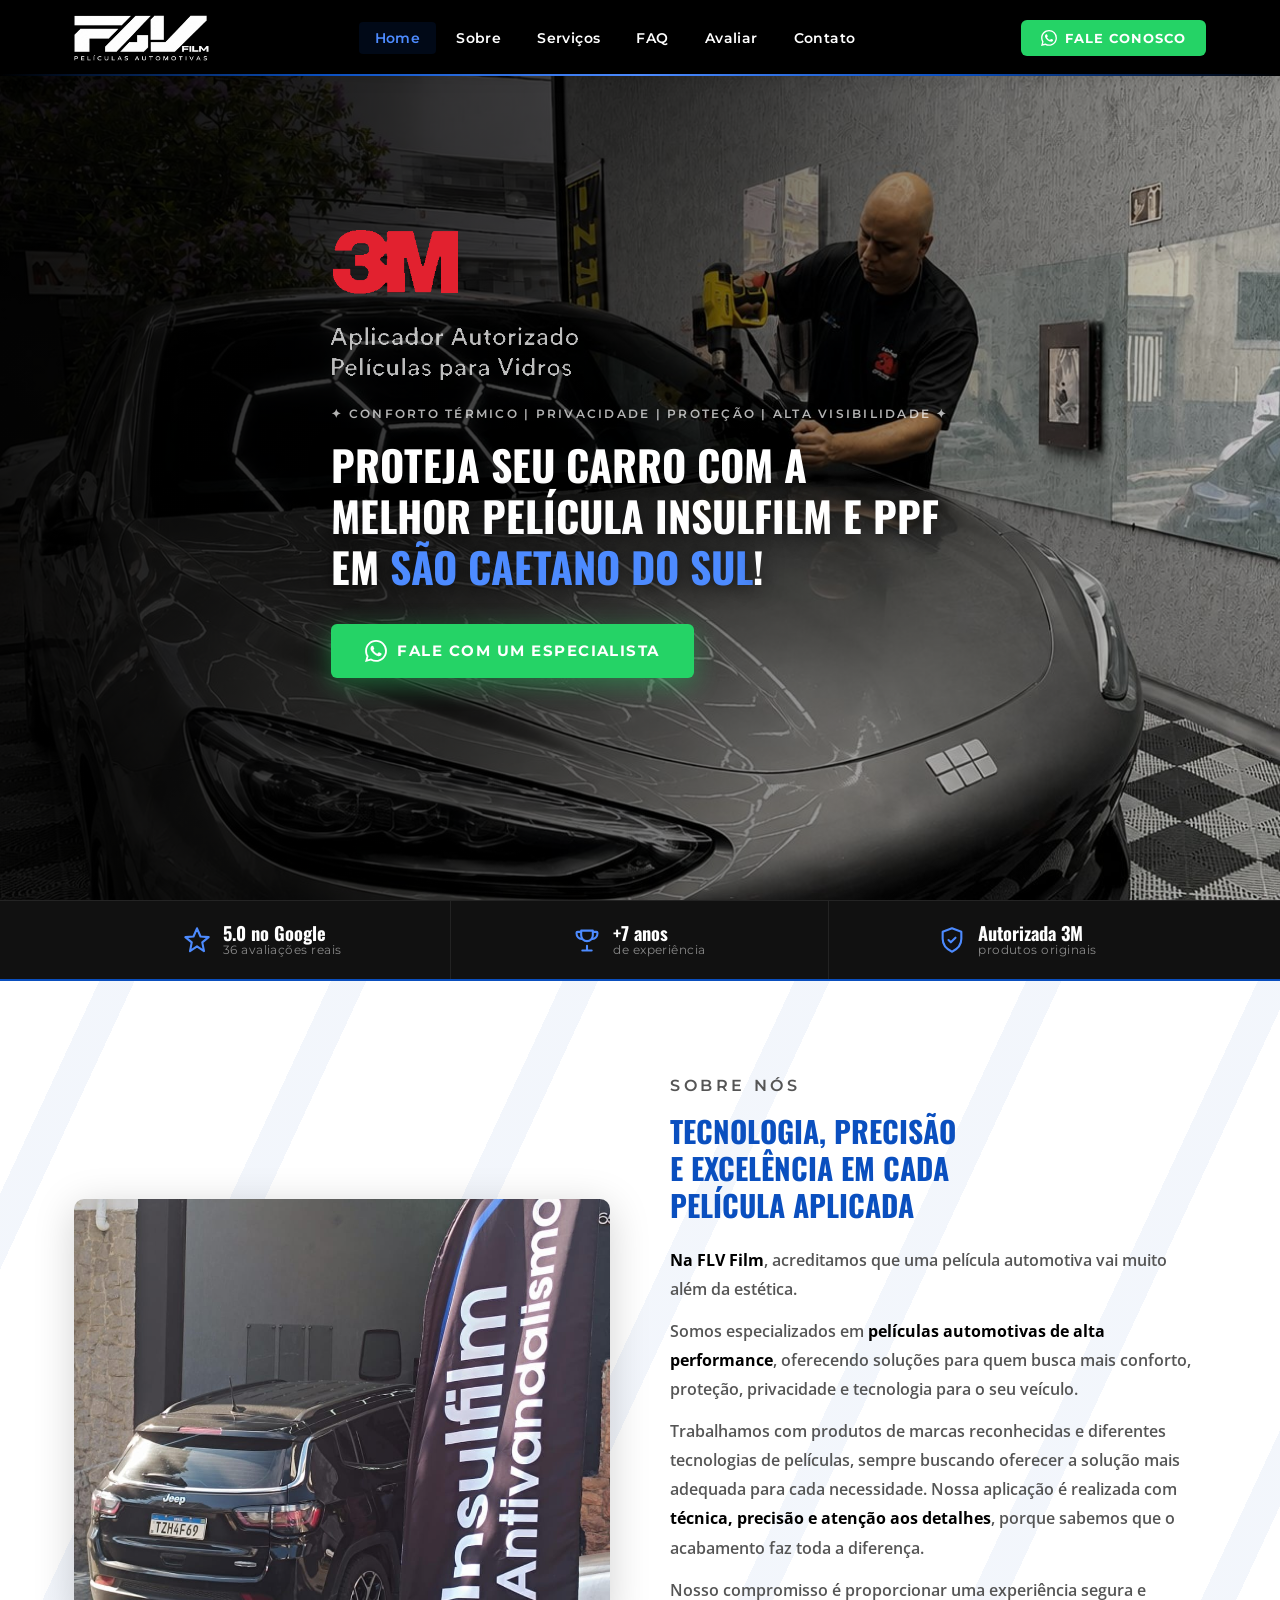
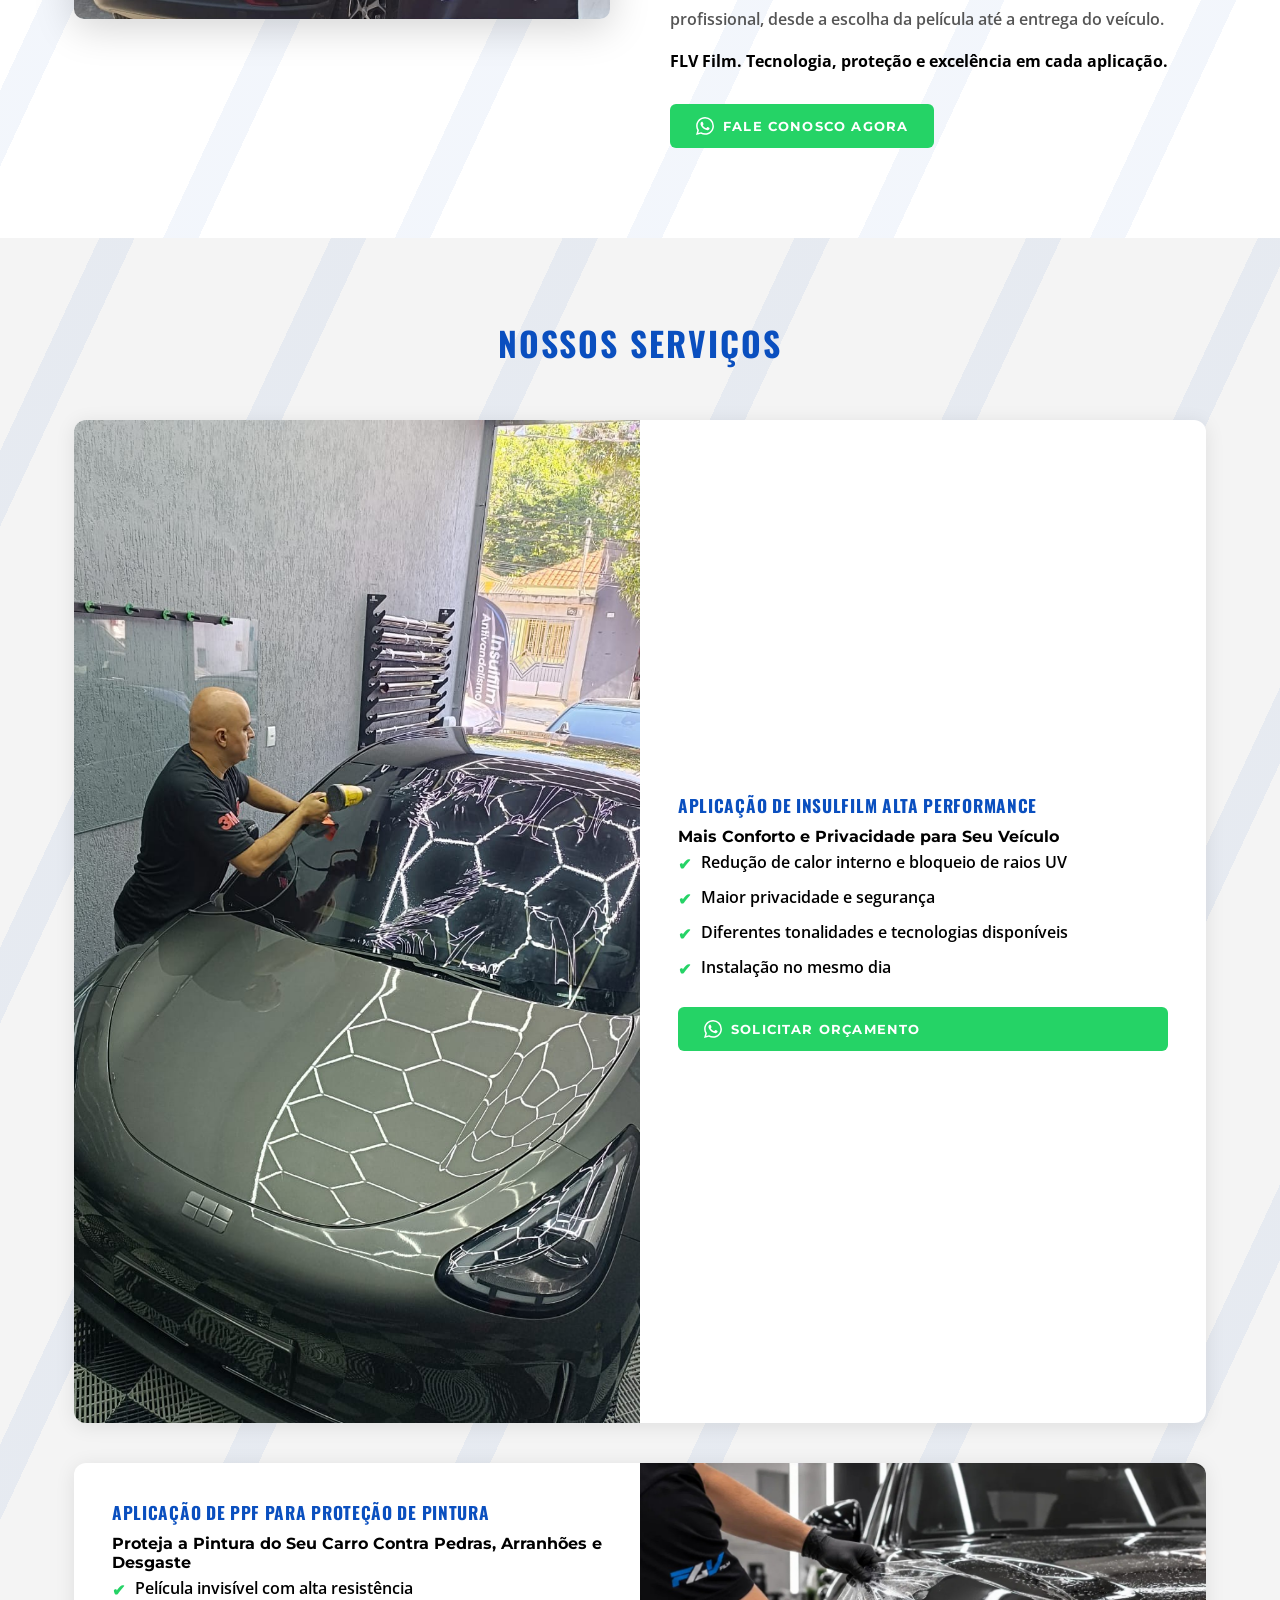
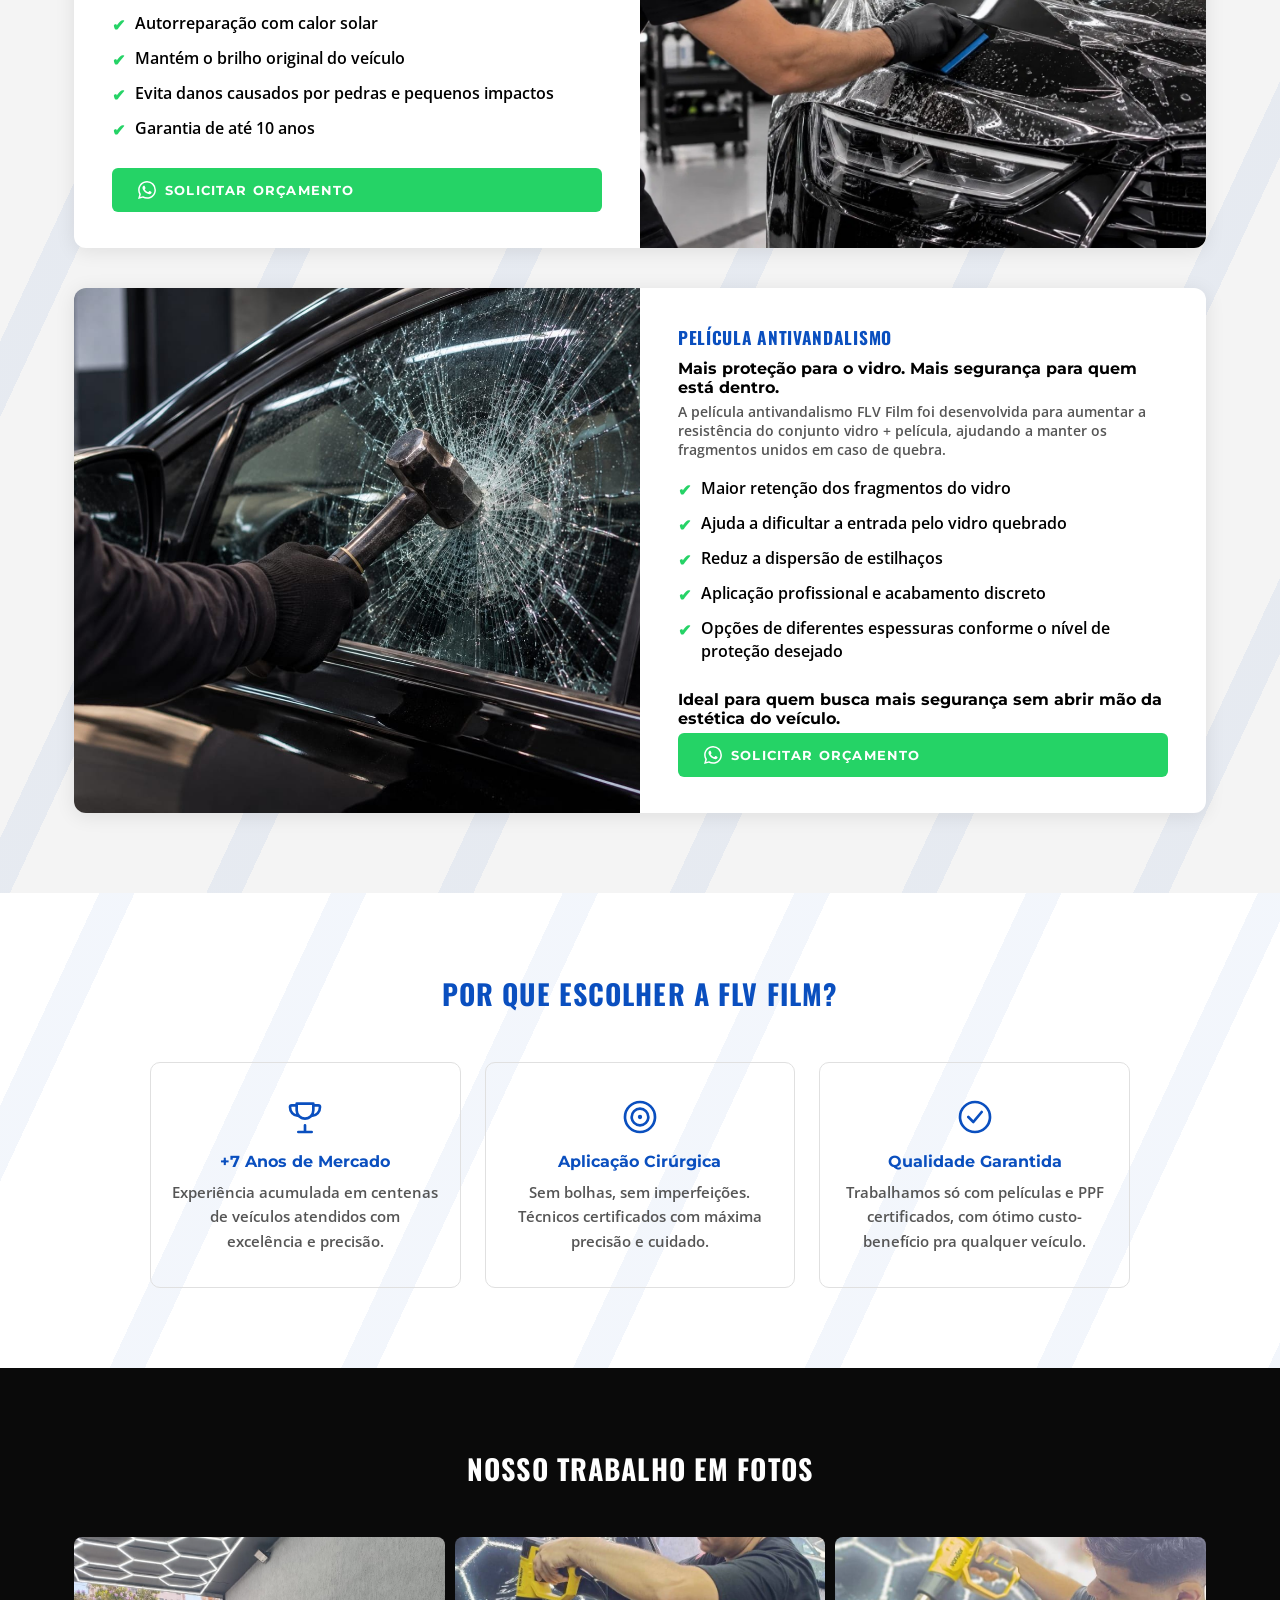
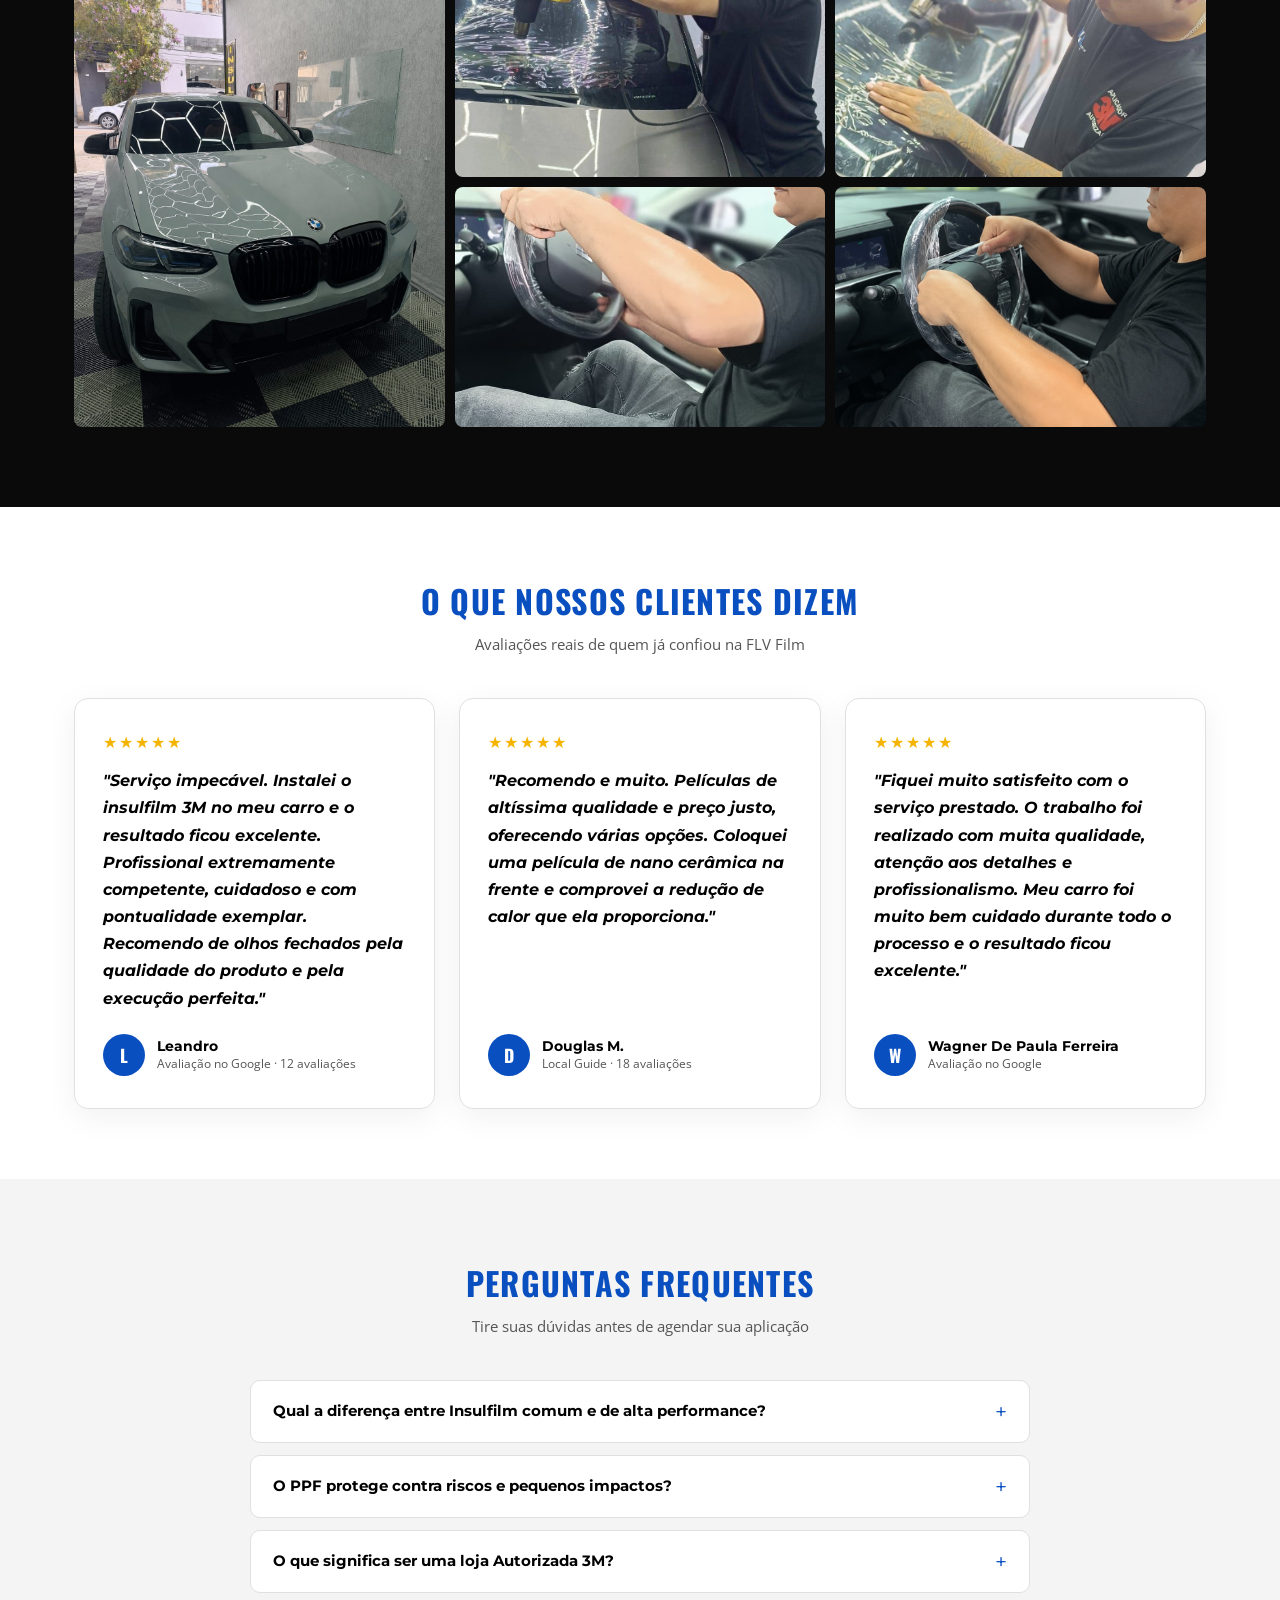
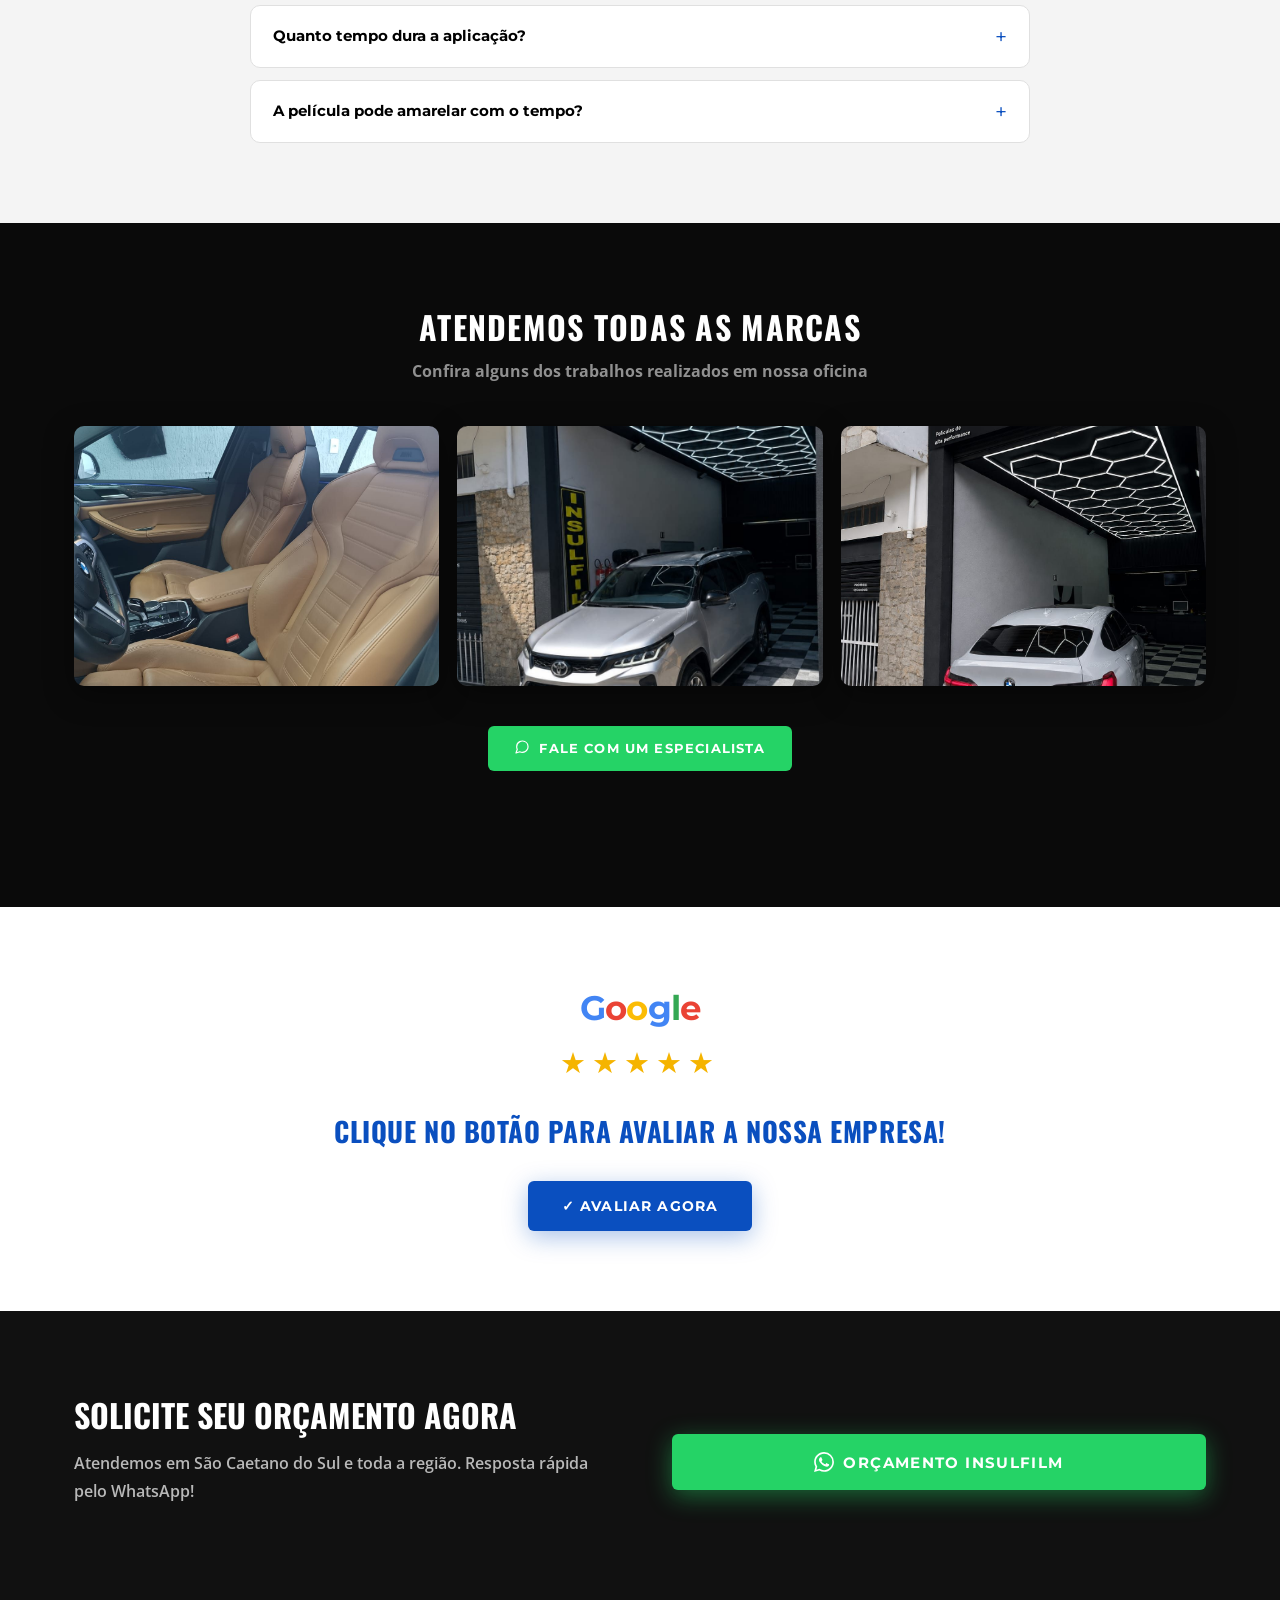
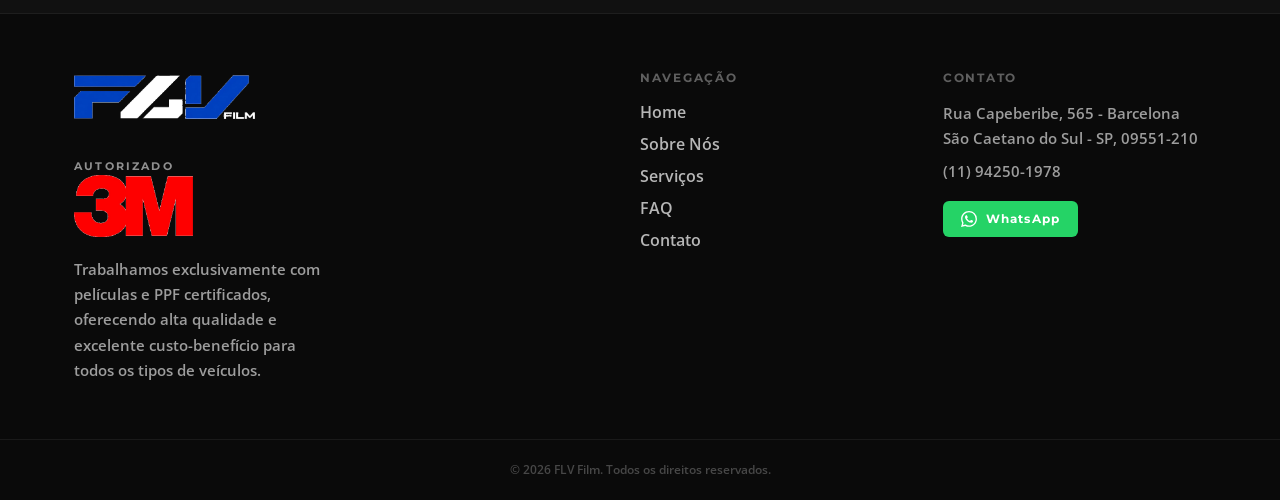
==== commit 6431fd19: "Add files via upload" ====
--- a/index.html
+++ b/index.html
@@ -19,7 +19,7 @@
     <div class="container header-inner">
 
       <a href="#home" class="logo">
-        <img src="logo-white.png" alt="FLV Film" class="logo-img" />
+        <img src="logo-white-novo.png" alt="FLV Film - Películas Automotivas" class="logo-img" />
       </a>
 
       <nav id="mainNav">
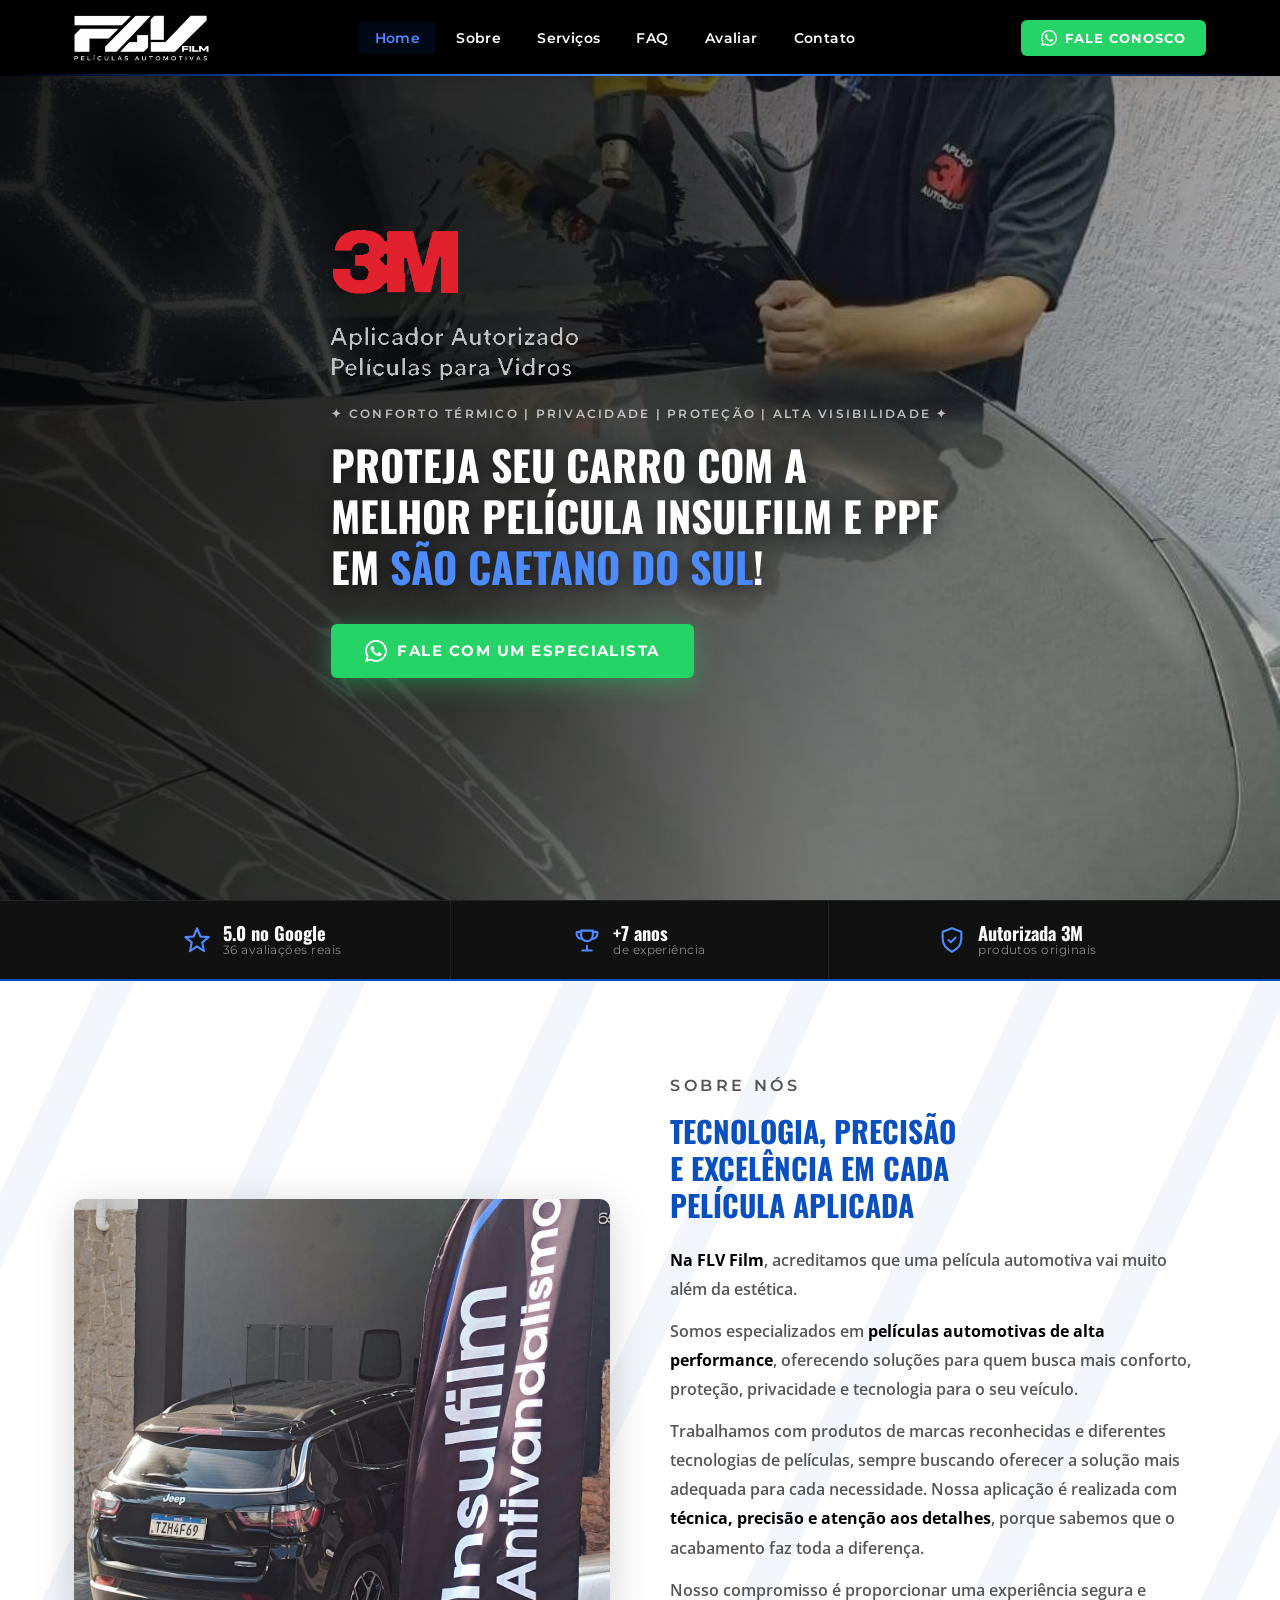
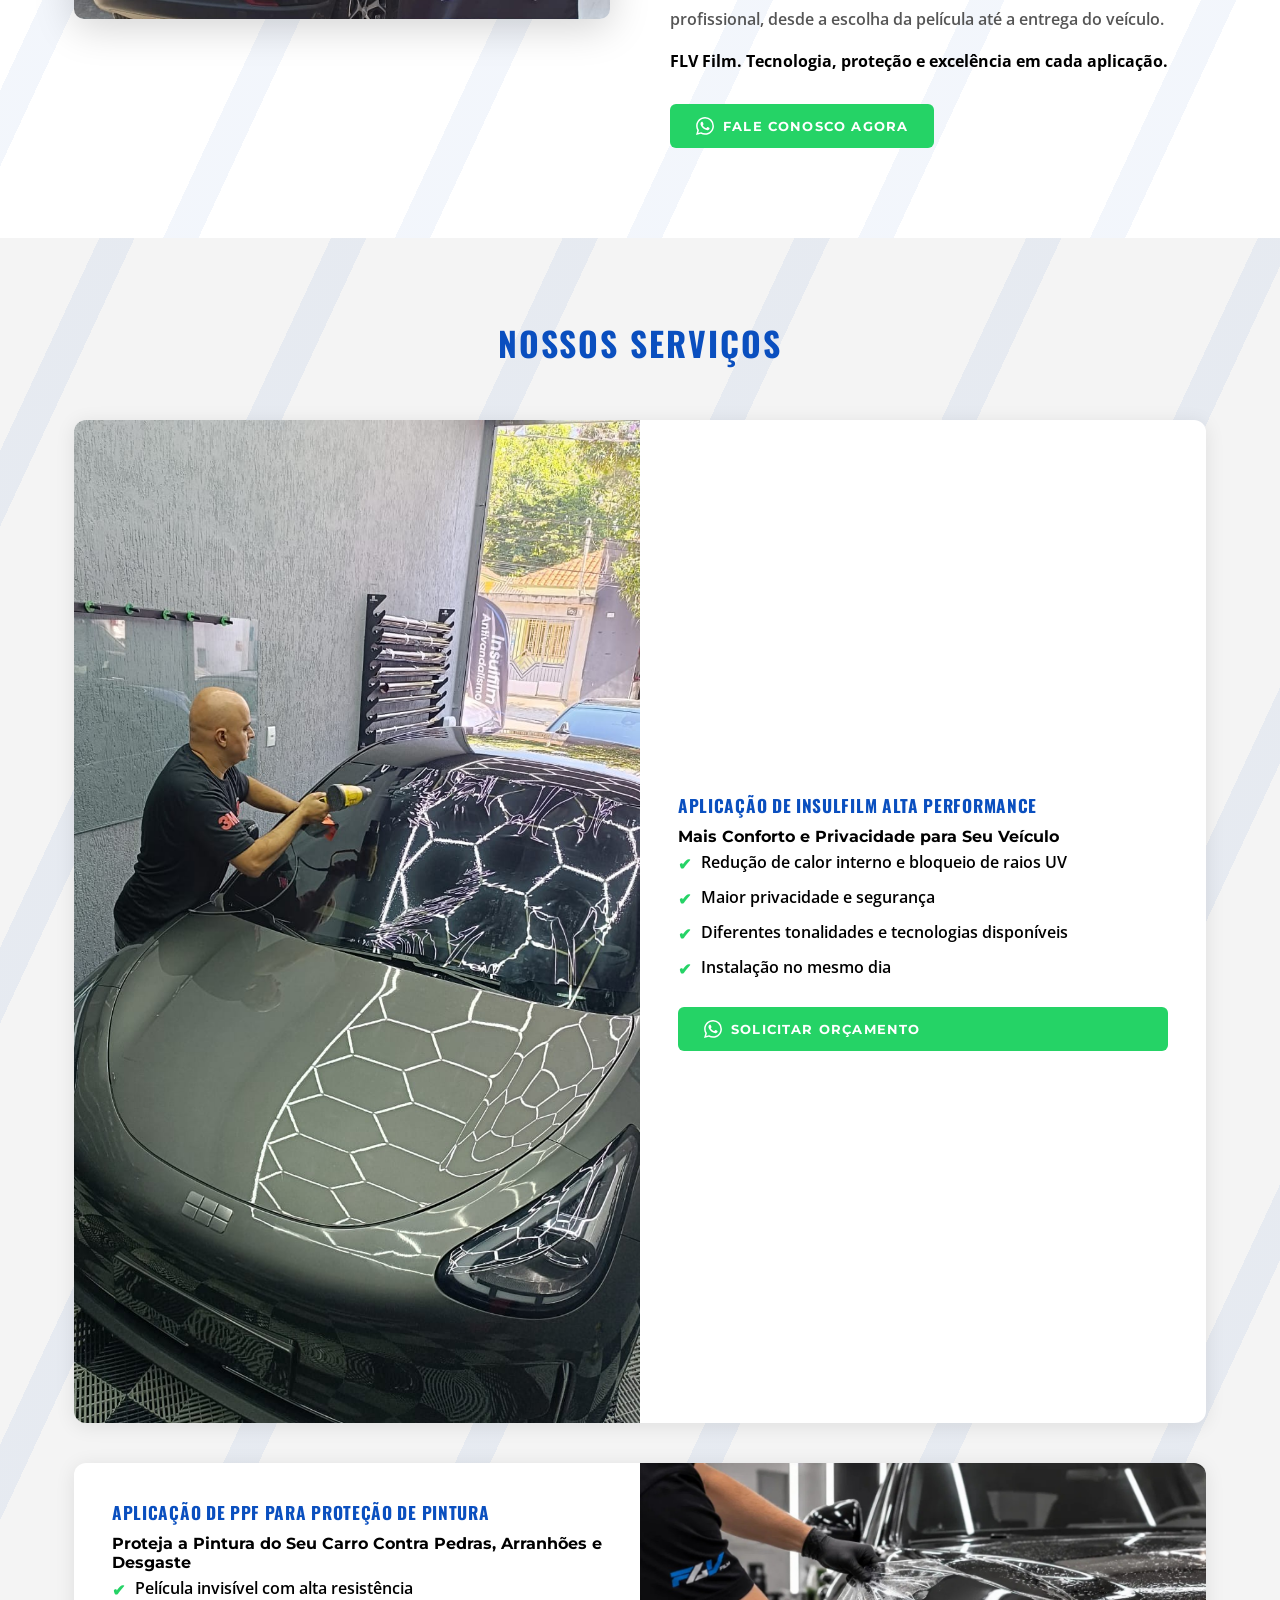
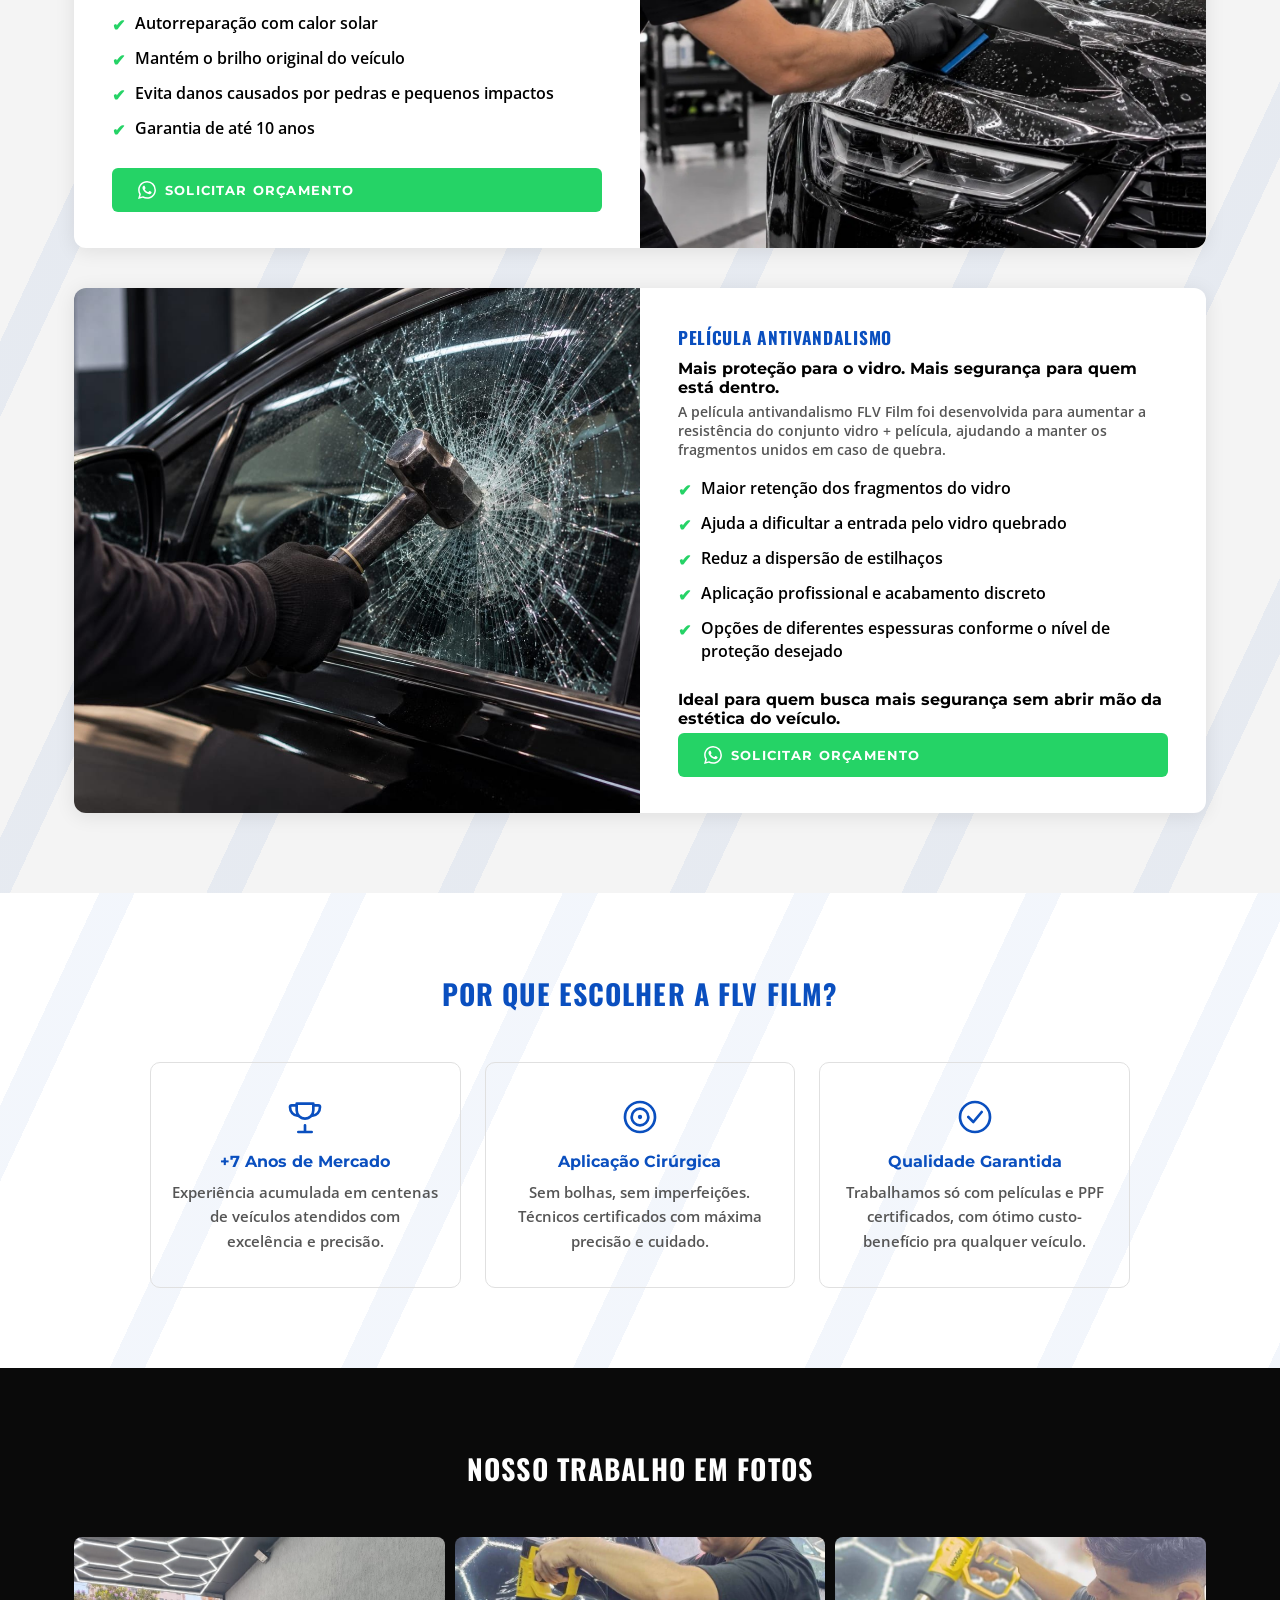
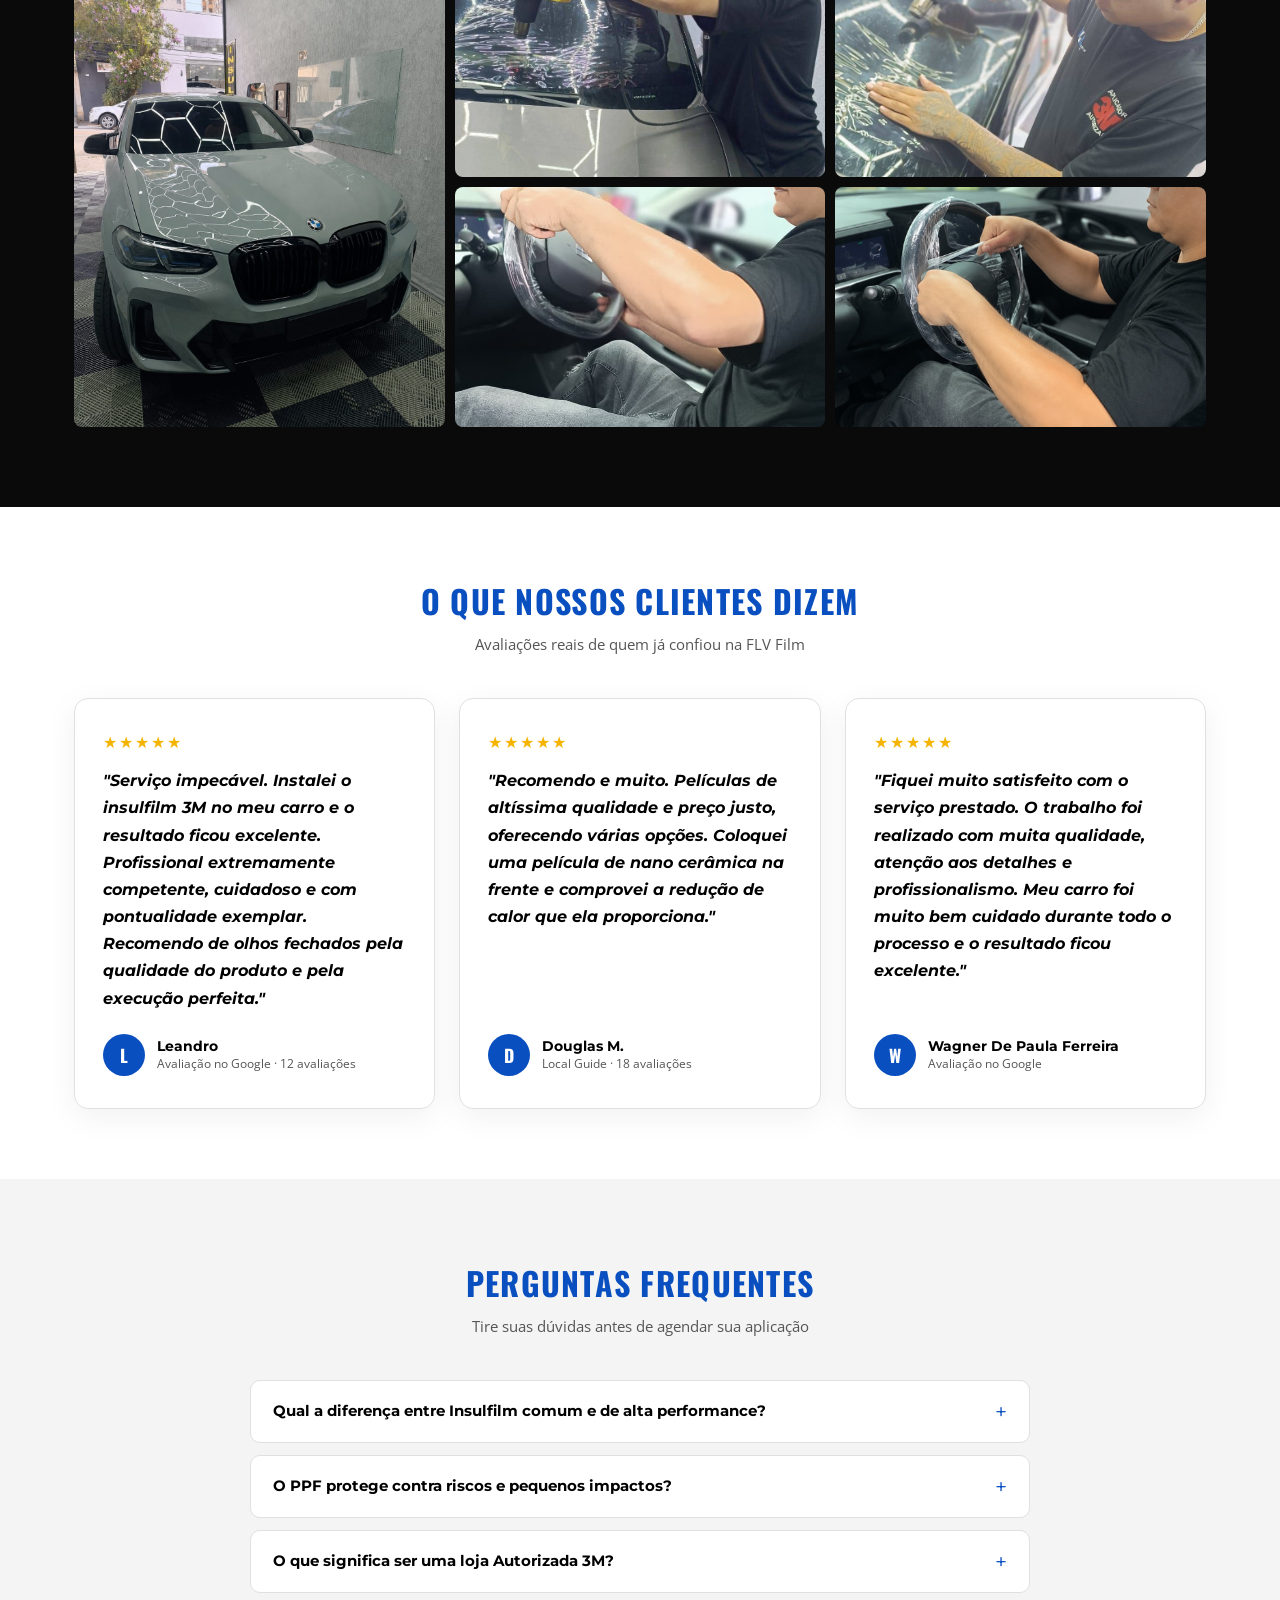
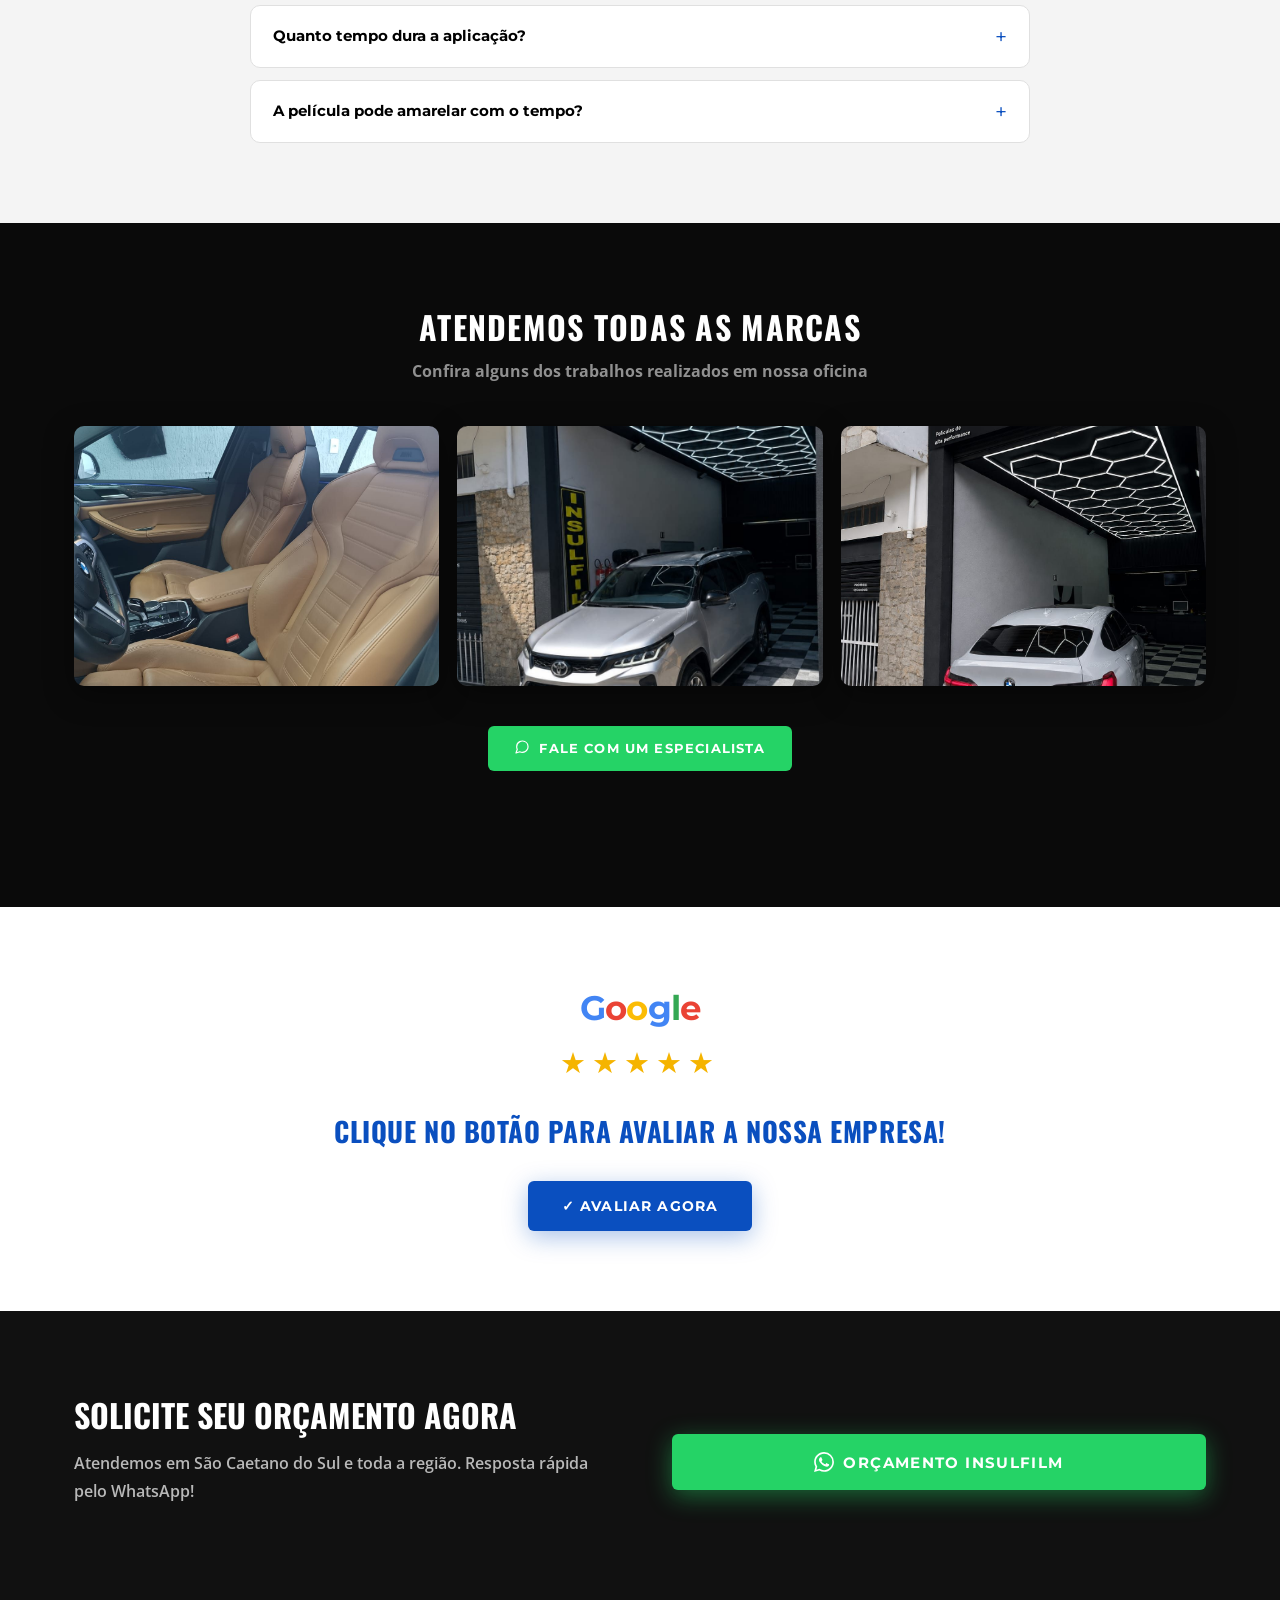
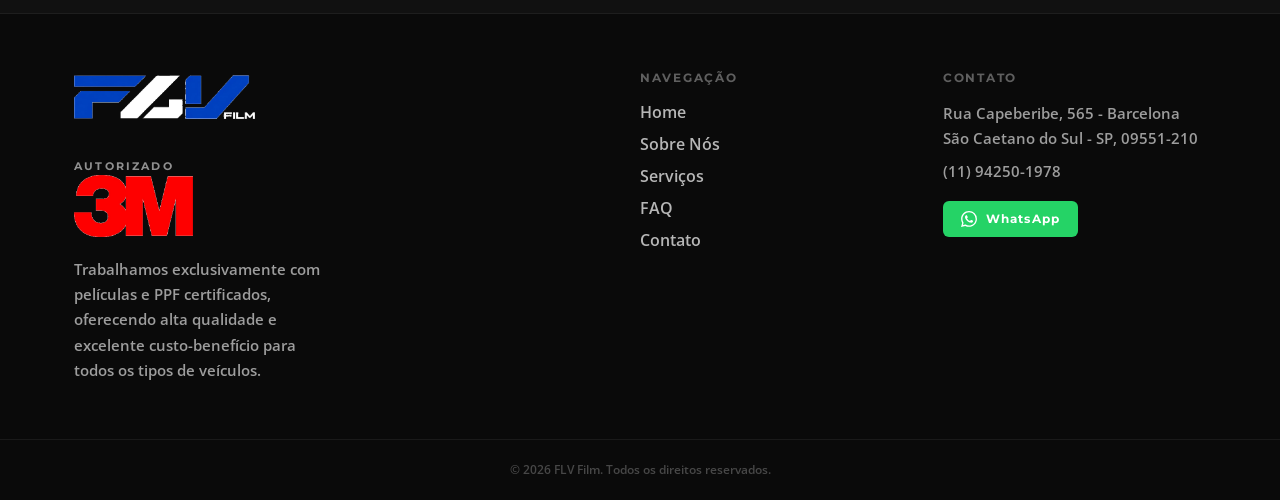
==== commit a6da286b: "Add files via upload" ====
--- a/index.html
+++ b/index.html
@@ -31,7 +31,7 @@
         <a href="#contato"   class="nav-link">Contato</a>
       </nav>
 
-      <a href="https://wa.me/5511942501978?text=Olá,%20quero%20um%20orçamento" target="_blank" class="btn-header-wpp">
+      <a href="https://wa.me/5511942501978?text=Olá,%20vim%20pelo%20site,%20e%20cliquei%20no%20Fale%20Conosco" target="_blank" class="btn-header-wpp">
         <svg viewBox="0 0 24 24" fill="currentColor" width="16" height="16"><path d="M17.472 14.382c-.297-.149-1.758-.867-2.03-.967-.273-.099-.471-.148-.67.15-.197.297-.767.966-.94 1.164-.173.199-.347.223-.644.075-.297-.15-1.255-.463-2.39-1.475-.883-.788-1.48-1.761-1.653-2.059-.173-.297-.018-.458.13-.606.134-.133.298-.347.446-.52.149-.174.198-.298.298-.497.099-.198.05-.371-.025-.52-.075-.149-.669-1.612-.916-2.207-.242-.579-.487-.5-.669-.51-.173-.008-.371-.01-.57-.01-.198 0-.52.074-.792.372-.272.297-1.04 1.016-1.04 2.479 0 1.462 1.065 2.875 1.213 3.074.149.198 2.096 3.2 5.077 4.487.709.306 1.262.489 1.694.625.712.227 1.36.195 1.871.118.571-.085 1.758-.719 2.006-1.413.248-.694.248-1.289.173-1.413-.074-.124-.272-.198-.57-.347m-5.421 7.403h-.004a9.87 9.87 0 01-5.031-1.378l-.361-.214-3.741.982.998-3.648-.235-.374a9.86 9.86 0 01-1.51-5.26c.001-5.45 4.436-9.884 9.888-9.884 2.64 0 5.122 1.03 6.988 2.898a9.825 9.825 0 012.893 6.994c-.003 5.45-4.437 9.884-9.885 9.884m8.413-18.297A11.815 11.815 0 0012.05 0C5.495 0 .16 5.335.157 11.892c0 2.096.547 4.142 1.588 5.945L.057 24l6.305-1.654a11.882 11.882 0 005.683 1.448h.005c6.554 0 11.89-5.335 11.893-11.893a11.821 11.821 0 00-3.48-8.413z"/></svg>
         FALE CONOSCO
       </a>
@@ -71,7 +71,7 @@
       </h1>
       <h1 class="sr-only hero-mobile-only">Proteja Seu Carro com a Melhor Película Insulfilm e PPF em São Caetano do Sul</h1>
 
-      <a href="https://wa.me/5511942501978?text=Olá,%20quero%20um%20orçamento%20de%20Insulfilm%20ou%20PPF"
+      <a href="https://wa.me/5511942501978?text=Olá,%20vim%20pelo%20site,%20e%20cliquei%20no%20Fale%20com%20um%20Especialista"
          target="_blank" class="btn-hero-wpp">
         <svg viewBox="0 0 24 24" fill="currentColor" width="22" height="22"><path d="M17.472 14.382c-.297-.149-1.758-.867-2.03-.967-.273-.099-.471-.148-.67.15-.197.297-.767.966-.94 1.164-.173.199-.347.223-.644.075-.297-.15-1.255-.463-2.39-1.475-.883-.788-1.48-1.761-1.653-2.059-.173-.297-.018-.458.13-.606.134-.133.298-.347.446-.52.149-.174.198-.298.298-.497.099-.198.05-.371-.025-.52-.075-.149-.669-1.612-.916-2.207-.242-.579-.487-.5-.669-.51-.173-.008-.371-.01-.57-.01-.198 0-.52.074-.792.372-.272.297-1.04 1.016-1.04 2.479 0 1.462 1.065 2.875 1.213 3.074.149.198 2.096 3.2 5.077 4.487.709.306 1.262.489 1.694.625.712.227 1.36.195 1.871.118.571-.085 1.758-.719 2.006-1.413.248-.694.248-1.289.173-1.413-.074-.124-.272-.198-.57-.347m-5.421 7.403h-.004a9.87 9.87 0 01-5.031-1.378l-.361-.214-3.741.982.998-3.648-.235-.374a9.86 9.86 0 01-1.51-5.26c.001-5.45 4.436-9.884 9.888-9.884 2.64 0 5.122 1.03 6.988 2.898a9.825 9.825 0 012.893 6.994c-.003 5.45-4.437 9.884-9.885 9.884m8.413-18.297A11.815 11.815 0 0012.05 0C5.495 0 .16 5.335.157 11.892c0 2.096.547 4.142 1.588 5.945L.057 24l6.305-1.654a11.882 11.882 0 005.683 1.448h.005c6.554 0 11.89-5.335 11.893-11.893a11.821 11.821 0 00-3.48-8.413z"/></svg>
         FALE COM UM ESPECIALISTA
@@ -131,7 +131,7 @@
         <p>Trabalhamos com produtos de marcas reconhecidas e diferentes tecnologias de películas, sempre buscando oferecer a solução mais adequada para cada necessidade. Nossa aplicação é realizada com <strong>técnica, precisão e atenção aos detalhes</strong>, porque sabemos que o acabamento faz toda a diferença.</p>
         <p>Nosso compromisso é proporcionar uma experiência segura e profissional, desde a escolha da película até a entrega do veículo.</p>
         <p><strong>FLV Film. Tecnologia, proteção e excelência em cada aplicação.</strong></p>
-        <a href="https://wa.me/5511942501978?text=Olá,%20quero%20saber%20mais%20sobre%20vocês"
+        <a href="https://wa.me/5511942501978?text=Olá,%20vim%20pelo%20site,%20e%20cliquei%20no%20Fale%20Conosco%20Agora,%20na%20seção%20Sobre%20Nós"
            target="_blank" class="btn-green">
           <svg viewBox="0 0 24 24" fill="currentColor" width="18" height="18"><path d="M17.472 14.382c-.297-.149-1.758-.867-2.03-.967-.273-.099-.471-.148-.67.15-.197.297-.767.966-.94 1.164-.173.199-.347.223-.644.075-.297-.15-1.255-.463-2.39-1.475-.883-.788-1.48-1.761-1.653-2.059-.173-.297-.018-.458.13-.606.134-.133.298-.347.446-.52.149-.174.198-.298.298-.497.099-.198.05-.371-.025-.52-.075-.149-.669-1.612-.916-2.207-.242-.579-.487-.5-.669-.51-.173-.008-.371-.01-.57-.01-.198 0-.52.074-.792.372-.272.297-1.04 1.016-1.04 2.479 0 1.462 1.065 2.875 1.213 3.074.149.198 2.096 3.2 5.077 4.487.709.306 1.262.489 1.694.625.712.227 1.36.195 1.871.118.571-.085 1.758-.719 2.006-1.413.248-.694.248-1.289.173-1.413-.074-.124-.272-.198-.57-.347m-5.421 7.403h-.004a9.87 9.87 0 01-5.031-1.378l-.361-.214-3.741.982.998-3.648-.235-.374a9.86 9.86 0 01-1.51-5.26c.001-5.45 4.436-9.884 9.888-9.884 2.64 0 5.122 1.03 6.988 2.898a9.825 9.825 0 012.893 6.994c-.003 5.45-4.437 9.884-9.885 9.884m8.413-18.297A11.815 11.815 0 0012.05 0C5.495 0 .16 5.335.157 11.892c0 2.096.547 4.142 1.588 5.945L.057 24l6.305-1.654a11.882 11.882 0 005.683 1.448h.005c6.554 0 11.89-5.335 11.893-11.893a11.821 11.821 0 00-3.48-8.413z"/></svg>
           FALE CONOSCO AGORA
@@ -165,7 +165,7 @@
             <li><span class="ck">✔</span> Diferentes tonalidades e tecnologias disponíveis</li>
             <li><span class="ck">✔</span> Instalação no mesmo dia</li>
           </ul>
-          <a href="https://wa.me/5511942501978?text=Olá,%20quero%20um%20orçamento%20de%20Insulfilm"
+          <a href="https://wa.me/5511942501978?text=Olá,%20vim%20pelo%20site,%20e%20cliquei%20em%20Solicitar%20Orçamento%20na%20aba%20de%20Insulfilm"
              target="_blank" class="btn-green">
             <svg viewBox="0 0 24 24" fill="currentColor" width="18" height="18"><path d="M17.472 14.382c-.297-.149-1.758-.867-2.03-.967-.273-.099-.471-.148-.67.15-.197.297-.767.966-.94 1.164-.173.199-.347.223-.644.075-.297-.15-1.255-.463-2.39-1.475-.883-.788-1.48-1.761-1.653-2.059-.173-.297-.018-.458.13-.606.134-.133.298-.347.446-.52.149-.174.198-.298.298-.497.099-.198.05-.371-.025-.52-.075-.149-.669-1.612-.916-2.207-.242-.579-.487-.5-.669-.51-.173-.008-.371-.01-.57-.01-.198 0-.52.074-.792.372-.272.297-1.04 1.016-1.04 2.479 0 1.462 1.065 2.875 1.213 3.074.149.198 2.096 3.2 5.077 4.487.709.306 1.262.489 1.694.625.712.227 1.36.195 1.871.118.571-.085 1.758-.719 2.006-1.413.248-.694.248-1.289.173-1.413-.074-.124-.272-.198-.57-.347m-5.421 7.403h-.004a9.87 9.87 0 01-5.031-1.378l-.361-.214-3.741.982.998-3.648-.235-.374a9.86 9.86 0 01-1.51-5.26c.001-5.45 4.436-9.884 9.888-9.884 2.64 0 5.122 1.03 6.988 2.898a9.825 9.825 0 012.893 6.994c-.003 5.45-4.437 9.884-9.885 9.884m8.413-18.297A11.815 11.815 0 0012.05 0C5.495 0 .16 5.335.157 11.892c0 2.096.547 4.142 1.588 5.945L.057 24l6.305-1.654a11.882 11.882 0 005.683 1.448h.005c6.554 0 11.89-5.335 11.893-11.893a11.821 11.821 0 00-3.48-8.413z"/></svg>
             SOLICITAR ORÇAMENTO
@@ -193,7 +193,7 @@
             <li><span class="ck">✔</span> Evita danos causados por pedras e pequenos impactos</li>
             <li><span class="ck">✔</span> Garantia de até 10 anos</li>
           </ul>
-          <a href="https://wa.me/5511942501978?text=Olá,%20quero%20um%20orçamento%20de%20PPF"
+          <a href="https://wa.me/5511942501978?text=Olá,%20vim%20pelo%20site,%20e%20cliquei%20em%20Solicitar%20Orçamento%20na%20aba%20de%20PPF"
              target="_blank" class="btn-green">
             <svg viewBox="0 0 24 24" fill="currentColor" width="18" height="18"><path d="M17.472 14.382c-.297-.149-1.758-.867-2.03-.967-.273-.099-.471-.148-.67.15-.197.297-.767.966-.94 1.164-.173.199-.347.223-.644.075-.297-.15-1.255-.463-2.39-1.475-.883-.788-1.48-1.761-1.653-2.059-.173-.297-.018-.458.13-.606.134-.133.298-.347.446-.52.149-.174.198-.298.298-.497.099-.198.05-.371-.025-.52-.075-.149-.669-1.612-.916-2.207-.242-.579-.487-.5-.669-.51-.173-.008-.371-.01-.57-.01-.198 0-.52.074-.792.372-.272.297-1.04 1.016-1.04 2.479 0 1.462 1.065 2.875 1.213 3.074.149.198 2.096 3.2 5.077 4.487.709.306 1.262.489 1.694.625.712.227 1.36.195 1.871.118.571-.085 1.758-.719 2.006-1.413.248-.694.248-1.289.173-1.413-.074-.124-.272-.198-.57-.347m-5.421 7.403h-.004a9.87 9.87 0 01-5.031-1.378l-.361-.214-3.741.982.998-3.648-.235-.374a9.86 9.86 0 01-1.51-5.26c.001-5.45 4.436-9.884 9.888-9.884 2.64 0 5.122 1.03 6.988 2.898a9.825 9.825 0 012.893 6.994c-.003 5.45-4.437 9.884-9.885 9.884m8.413-18.297A11.815 11.815 0 0012.05 0C5.495 0 .16 5.335.157 11.892c0 2.096.547 4.142 1.588 5.945L.057 24l6.305-1.654a11.882 11.882 0 005.683 1.448h.005c6.554 0 11.89-5.335 11.893-11.893a11.821 11.821 0 00-3.48-8.413z"/></svg>
             SOLICITAR ORÇAMENTO
@@ -223,7 +223,7 @@
             <li><span class="ck">✔</span> Opções de diferentes espessuras conforme o nível de proteção desejado</li>
           </ul>
           <p class="srv-sub">Ideal para quem busca mais segurança sem abrir mão da estética do veículo.</p>
-          <a href="https://wa.me/5511942501978?text=Olá,%20quero%20um%20orçamento%20de%20Película%20Antivandalismo"
+          <a href="https://wa.me/5511942501978?text=Olá,%20vim%20pelo%20site,%20e%20cliquei%20em%20Solicitar%20Orçamento%20na%20aba%20de%20Película%20Antivandalismo"
              target="_blank" class="btn-green">
             <svg viewBox="0 0 24 24" fill="currentColor" width="18" height="18"><path d="M17.472 14.382c-.297-.149-1.758-.867-2.03-.967-.273-.099-.471-.148-.67.15-.197.297-.767.966-.94 1.164-.173.199-.347.223-.644.075-.297-.15-1.255-.463-2.39-1.475-.883-.788-1.48-1.761-1.653-2.059-.173-.297-.018-.458.13-.606.134-.133.298-.347.446-.52.149-.174.198-.298.298-.497.099-.198.05-.371-.025-.52-.075-.149-.669-1.612-.916-2.207-.242-.579-.487-.5-.669-.51-.173-.008-.371-.01-.57-.01-.198 0-.52.074-.792.372-.272.297-1.04 1.016-1.04 2.479 0 1.462 1.065 2.875 1.213 3.074.149.198 2.096 3.2 5.077 4.487.709.306 1.262.489 1.694.625.712.227 1.36.195 1.871.118.571-.085 1.758-.719 2.006-1.413.248-.694.248-1.289.173-1.413-.074-.124-.272-.198-.57-.347m-5.421 7.403h-.004a9.87 9.87 0 01-5.031-1.378l-.361-.214-3.741.982.998-3.648-.235-.374a9.86 9.86 0 01-1.51-5.26c.001-5.45 4.436-9.884 9.888-9.884 2.64 0 5.122 1.03 6.988 2.898a9.825 9.825 0 012.893 6.994c-.003 5.45-4.437 9.884-9.885 9.884m8.413-18.297A11.815 11.815 0 0012.05 0C5.495 0 .16 5.335.157 11.892c0 2.096.547 4.142 1.588 5.945L.057 24l6.305-1.654a11.882 11.882 0 005.683 1.448h.005c6.554 0 11.89-5.335 11.893-11.893a11.821 11.821 0 00-3.48-8.413z"/></svg>
             SOLICITAR ORÇAMENTO
@@ -385,7 +385,7 @@
       </div>
 
       <div class="marcas-cta">
-        <a href="https://wa.me/5511942501978" target="_blank" class="btn-green">
+        <a href="https://wa.me/5511942501978?text=Olá,%20vim%20pelo%20site,%20e%20cliquei%20no%20Fale%20com%20um%20Especialista,%20na%20seção%20Atendemos%20Todas%20as%20Marcas" target="_blank" class="btn-green">
           <span><svg viewBox="0 0 24 24" fill="none" stroke="currentColor" stroke-width="1.8" stroke-linecap="round" stroke-linejoin="round" width="16" height="16"><path d="M21 11.5a8.38 8.38 0 0 1-.9 3.8 8.5 8.5 0 0 1-7.6 4.7 8.38 8.38 0 0 1-3.8-.9L3 21l1.9-5.7a8.38 8.38 0 0 1-.9-3.8 8.5 8.5 0 0 1 4.7-7.6 8.38 8.38 0 0 1 3.8-.9h.5a8.48 8.48 0 0 1 8 8v.5Z"/></svg></span> FALE COM UM ESPECIALISTA
         </a>
       </div>
@@ -415,7 +415,7 @@
         <p>Atendemos em São Caetano do Sul e toda a região. Resposta rápida pelo WhatsApp!</p>
       </div>
       <div class="cta-dir reveal">
-        <a href="https://wa.me/5511942501978?text=Olá,%20quero%20um%20orçamento%20de%20Insulfilm"
+        <a href="https://wa.me/5511942501978?text=Olá,%20vim%20pelo%20site,%20e%20cliquei%20em%20Orçamento%20Insulfilm"
            target="_blank" class="btn-green btn-cta-full btn-cta-destaque">
           <svg viewBox="0 0 24 24" fill="currentColor" width="20" height="20"><path d="M17.472 14.382c-.297-.149-1.758-.867-2.03-.967-.273-.099-.471-.148-.67.15-.197.297-.767.966-.94 1.164-.173.199-.347.223-.644.075-.297-.15-1.255-.463-2.39-1.475-.883-.788-1.48-1.761-1.653-2.059-.173-.297-.018-.458.13-.606.134-.133.298-.347.446-.52.149-.174.198-.298.298-.497.099-.198.05-.371-.025-.52-.075-.149-.669-1.612-.916-2.207-.242-.579-.487-.5-.669-.51-.173-.008-.371-.01-.57-.01-.198 0-.52.074-.792.372-.272.297-1.04 1.016-1.04 2.479 0 1.462 1.065 2.875 1.213 3.074.149.198 2.096 3.2 5.077 4.487.709.306 1.262.489 1.694.625.712.227 1.36.195 1.871.118.571-.085 1.758-.719 2.006-1.413.248-.694.248-1.289.173-1.413-.074-.124-.272-.198-.57-.347m-5.421 7.403h-.004a9.87 9.87 0 01-5.031-1.378l-.361-.214-3.741.982.998-3.648-.235-.374a9.86 9.86 0 01-1.51-5.26c.001-5.45 4.436-9.884 9.888-9.884 2.64 0 5.122 1.03 6.988 2.898a9.825 9.825 0 012.893 6.994c-.003 5.45-4.437 9.884-9.885 9.884m8.413-18.297A11.815 11.815 0 0012.05 0C5.495 0 .16 5.335.157 11.892c0 2.096.547 4.142 1.588 5.945L.057 24l6.305-1.654a11.882 11.882 0 005.683 1.448h.005c6.554 0 11.89-5.335 11.893-11.893a11.821 11.821 0 00-3.48-8.413z"/></svg>
           ORÇAMENTO INSULFILM
@@ -451,7 +451,7 @@
         <h4>Contato</h4>
         <p>Rua Capeberibe, 565 - Barcelona<br/>São Caetano do Sul - SP, 09551-210</p>
         <p style="margin-top:8px">(11) 94250-1978</p>
-        <a href="https://wa.me/5511942501978?text=Olá,%20quero%20um%20orçamento"
+        <a href="https://wa.me/5511942501978?text=Olá,%20vim%20pelo%20site,%20e%20cliquei%20no%20WhatsApp%20do%20rodapé"
            target="_blank" class="btn-green footer-wpp-btn">
           <svg viewBox="0 0 24 24" fill="currentColor" width="16" height="16"><path d="M17.472 14.382c-.297-.149-1.758-.867-2.03-.967-.273-.099-.471-.148-.67.15-.197.297-.767.966-.94 1.164-.173.199-.347.223-.644.075-.297-.15-1.255-.463-2.39-1.475-.883-.788-1.48-1.761-1.653-2.059-.173-.297-.018-.458.13-.606.134-.133.298-.347.446-.52.149-.174.198-.298.298-.497.099-.198.05-.371-.025-.52-.075-.149-.669-1.612-.916-2.207-.242-.579-.487-.5-.669-.51-.173-.008-.371-.01-.57-.01-.198 0-.52.074-.792.372-.272.297-1.04 1.016-1.04 2.479 0 1.462 1.065 2.875 1.213 3.074.149.198 2.096 3.2 5.077 4.487.709.306 1.262.489 1.694.625.712.227 1.36.195 1.871.118.571-.085 1.758-.719 2.006-1.413.248-.694.248-1.289.173-1.413-.074-.124-.272-.198-.57-.347m-5.421 7.403h-.004a9.87 9.87 0 01-5.031-1.378l-.361-.214-3.741.982.998-3.648-.235-.374a9.86 9.86 0 01-1.51-5.26c.001-5.45 4.436-9.884 9.888-9.884 2.64 0 5.122 1.03 6.988 2.898a9.825 9.825 0 012.893 6.994c-.003 5.45-4.437 9.884-9.885 9.884m8.413-18.297A11.815 11.815 0 0012.05 0C5.495 0 .16 5.335.157 11.892c0 2.096.547 4.142 1.588 5.945L.057 24l6.305-1.654a11.882 11.882 0 005.683 1.448h.005c6.554 0 11.89-5.335 11.893-11.893a11.821 11.821 0 00-3.48-8.413z"/></svg>
           WhatsApp
@@ -464,7 +464,7 @@
   </footer>
 
   <!-- BOTÃO FLUTUANTE -->
-  <a href="https://wa.me/5511942501978?text=Olá,%20vim%20pelo%20site%20e%20quero%20um%20orçamento"
+  <a href="https://wa.me/5511942501978?text=Olá,%20vim%20pelo%20site,%20e%20cliquei%20no%20botão%20flutuante%20do%20WhatsApp"
      target="_blank" class="wpp-float" id="wppFloat" aria-label="WhatsApp">
     <svg viewBox="0 0 24 24" fill="currentColor" width="30" height="30"><path d="M17.472 14.382c-.297-.149-1.758-.867-2.03-.967-.273-.099-.471-.148-.67.15-.197.297-.767.966-.94 1.164-.173.199-.347.223-.644.075-.297-.15-1.255-.463-2.39-1.475-.883-.788-1.48-1.761-1.653-2.059-.173-.297-.018-.458.13-.606.134-.133.298-.347.446-.52.149-.174.198-.298.298-.497.099-.198.05-.371-.025-.52-.075-.149-.669-1.612-.916-2.207-.242-.579-.487-.5-.669-.51-.173-.008-.371-.01-.57-.01-.198 0-.52.074-.792.372-.272.297-1.04 1.016-1.04 2.479 0 1.462 1.065 2.875 1.213 3.074.149.198 2.096 3.2 5.077 4.487.709.306 1.262.489 1.694.625.712.227 1.36.195 1.871.118.571-.085 1.758-.719 2.006-1.413.248-.694.248-1.289.173-1.413-.074-.124-.272-.198-.57-.347m-5.421 7.403h-.004a9.87 9.87 0 01-5.031-1.378l-.361-.214-3.741.982.998-3.648-.235-.374a9.86 9.86 0 01-1.51-5.26c.001-5.45 4.436-9.884 9.888-9.884 2.64 0 5.122 1.03 6.988 2.898a9.825 9.825 0 012.893 6.994c-.003 5.45-4.437 9.884-9.885 9.884m8.413-18.297A11.815 11.815 0 0012.05 0C5.495 0 .16 5.335.157 11.892c0 2.096.547 4.142 1.588 5.945L.057 24l6.305-1.654a11.882 11.882 0 005.683 1.448h.005c6.554 0 11.89-5.335 11.893-11.893a11.821 11.821 0 00-3.48-8.413z"/></svg>
     <span class="wpp-pulse"></span>
--- a/style.css
+++ b/style.css
@@ -790,11 +790,11 @@
   .trust-label { font-size: .64rem; }
 
   .hero { align-items: flex-start; }
-  .hero-body { padding: 30px 20px 70px; }
+  .hero-body { padding: 30px 20px 70px; margin: 0; width: 100%; }
   .hero-desktop-only { display: none; }
   .hero-mobile-only { display: block; }
   .hero-3m-big { height: 88px; }
-  .hero-selo3m-wrap { margin-top: 30vh; margin-left: -20px; }
+  .hero-selo3m-wrap { margin-top: 30vh; margin-left: -12px; }
   .btn-hero-wpp { width: 100%; justify-content: center; padding: 11px 16px; font-size: .78rem; gap: 8px; margin-top: 28vh; }
   .btn-hero-wpp svg { width: 18px; height: 18px; }
 
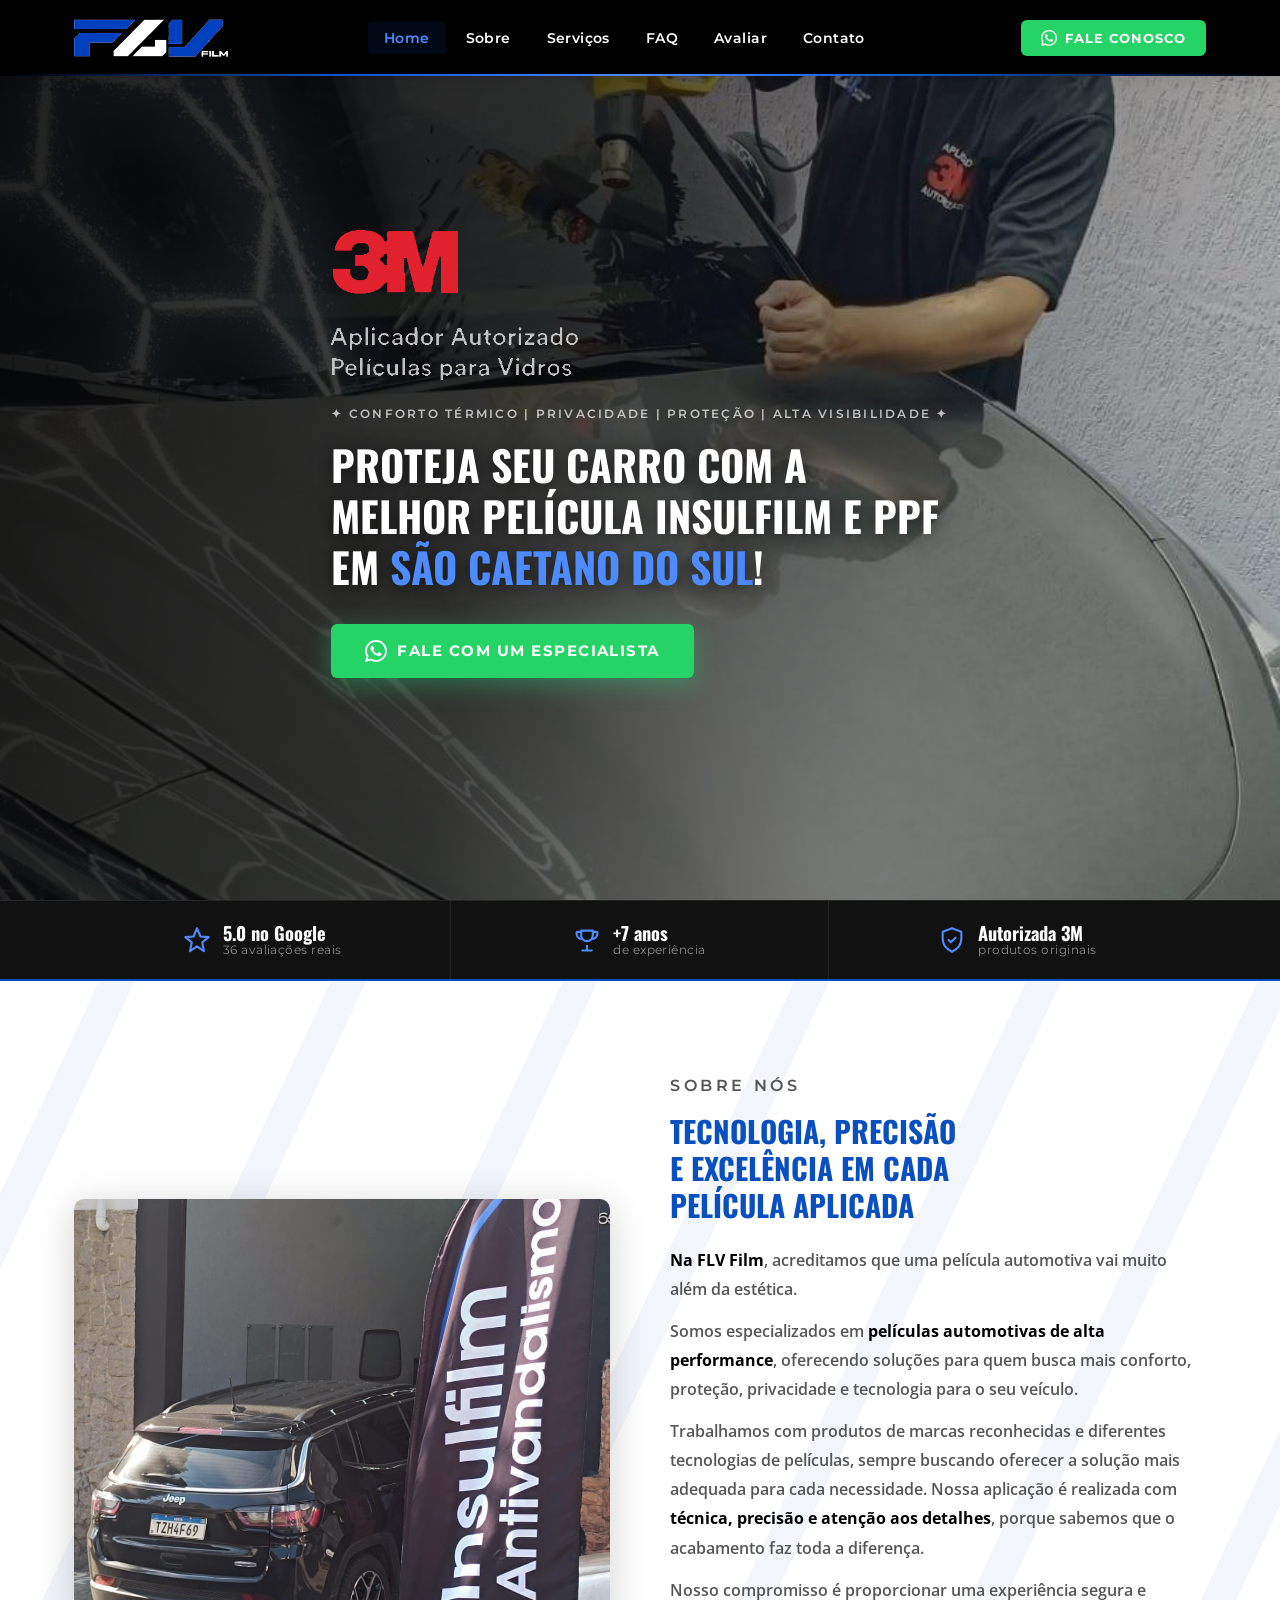
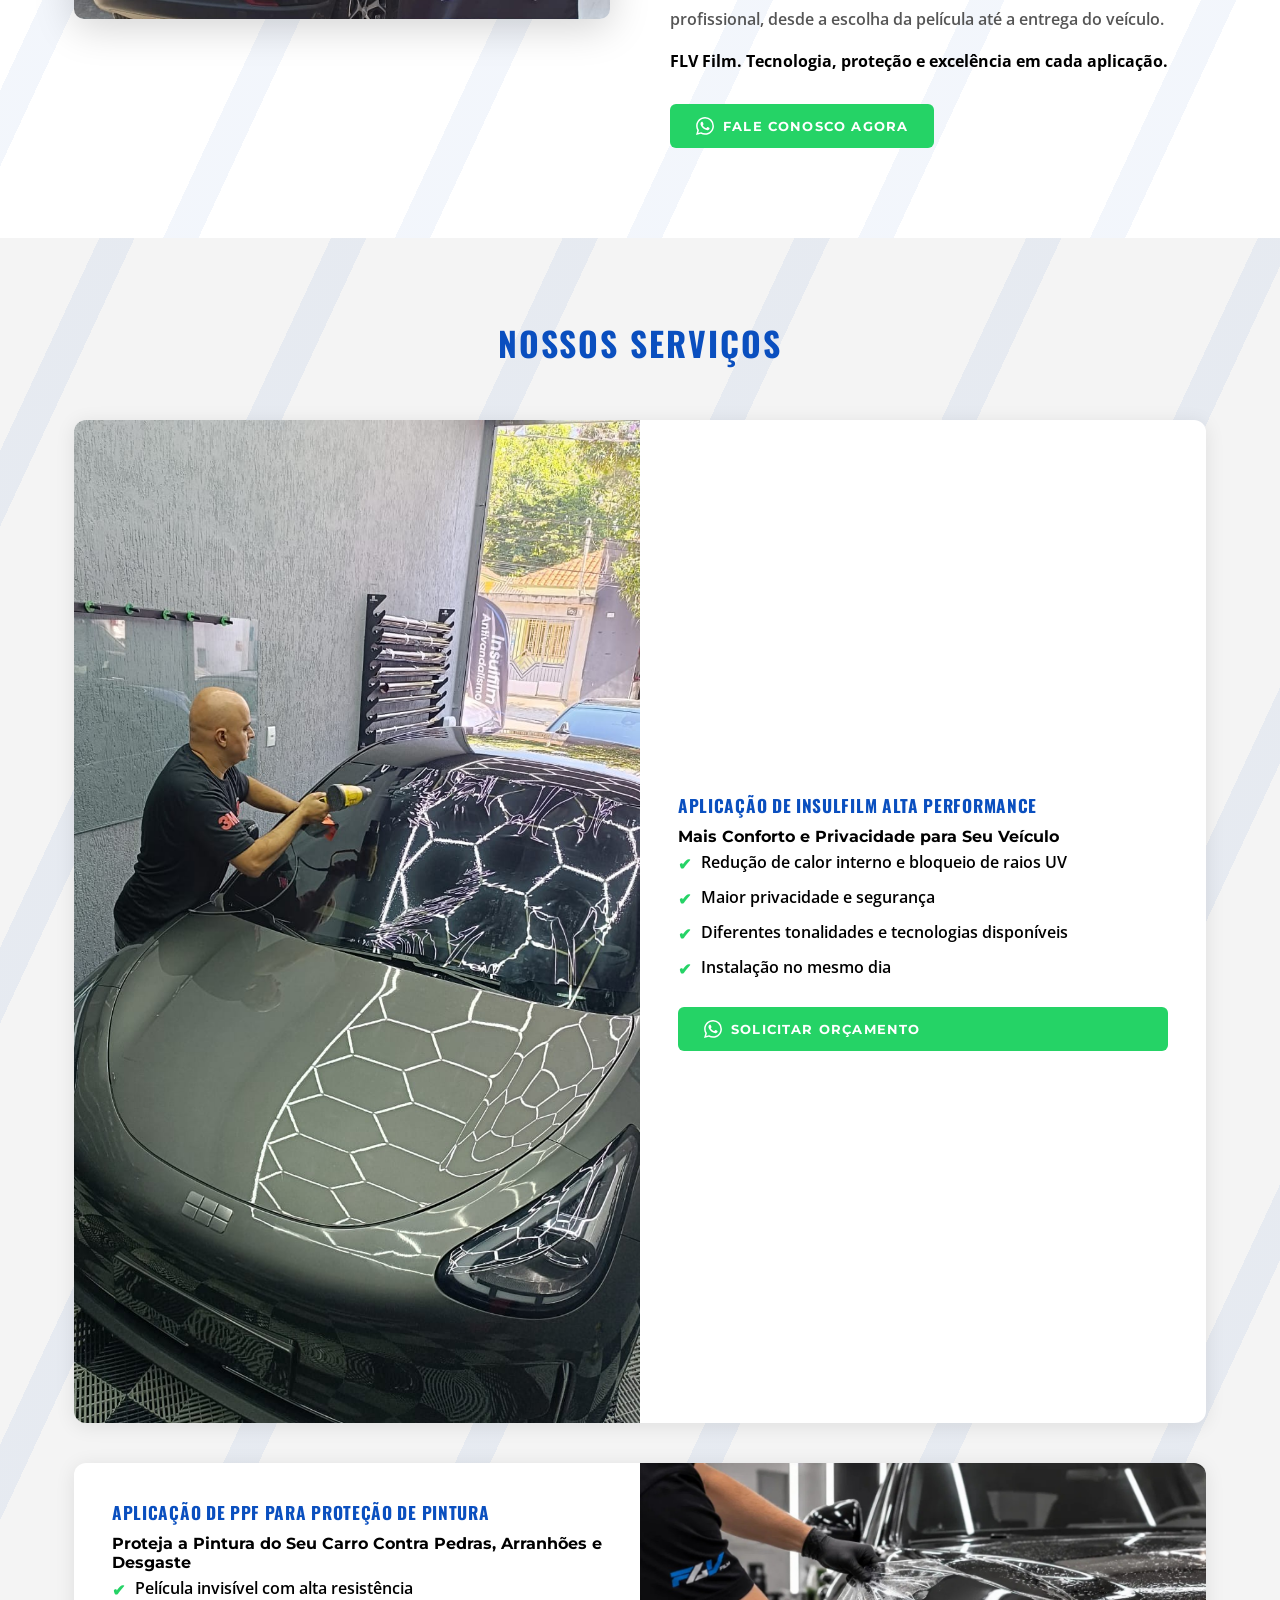
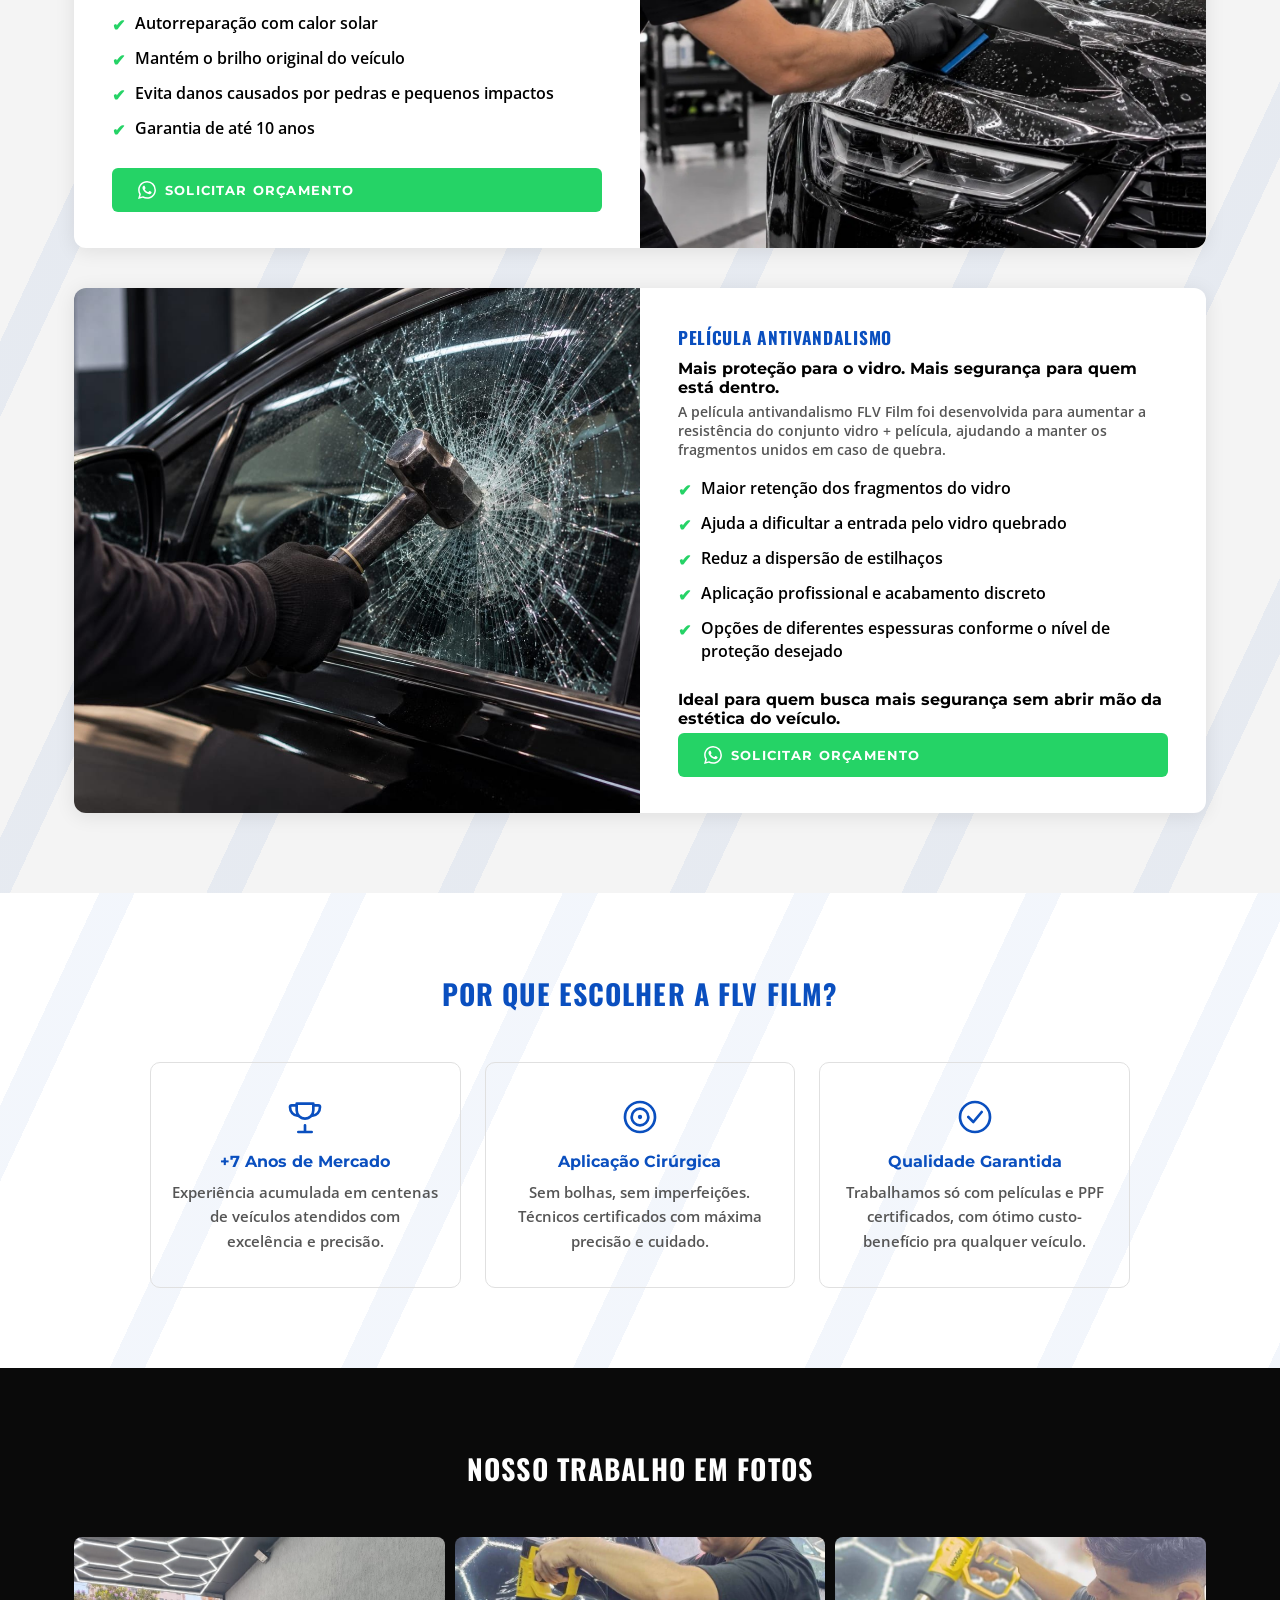
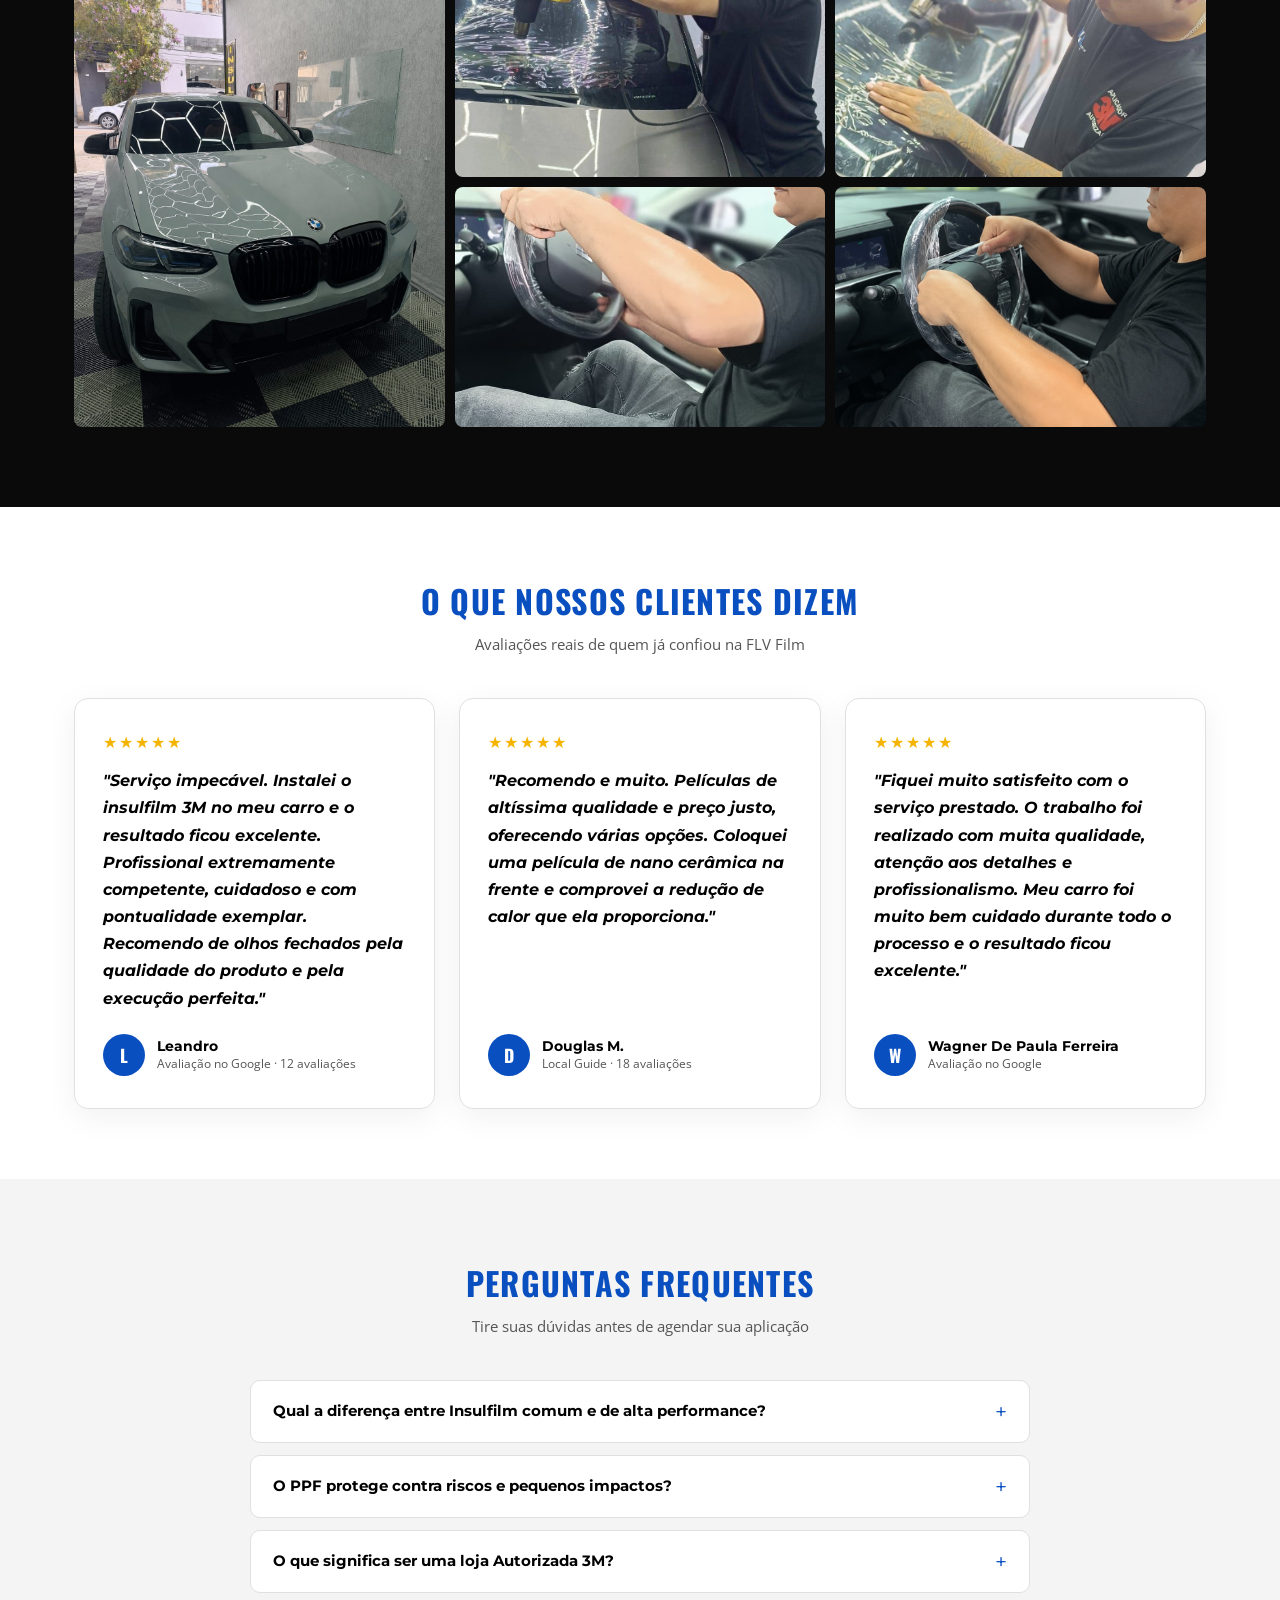
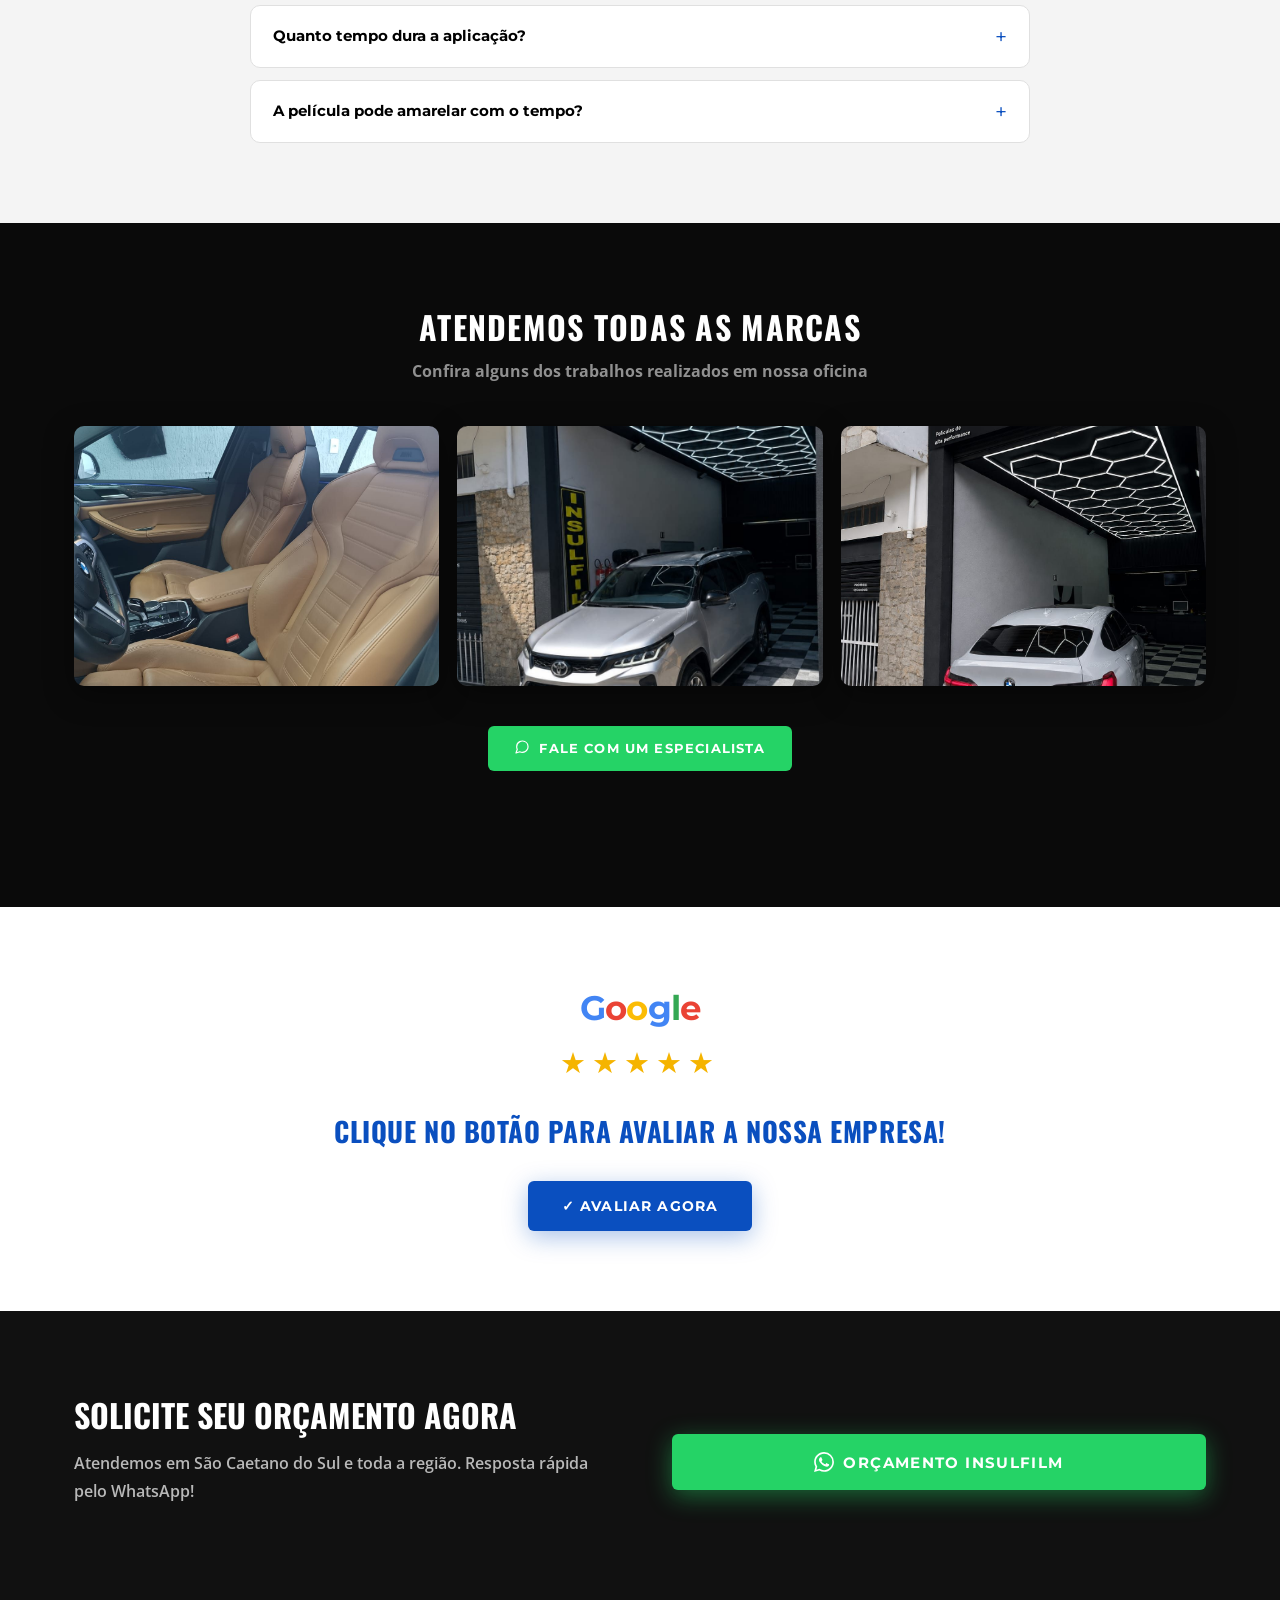
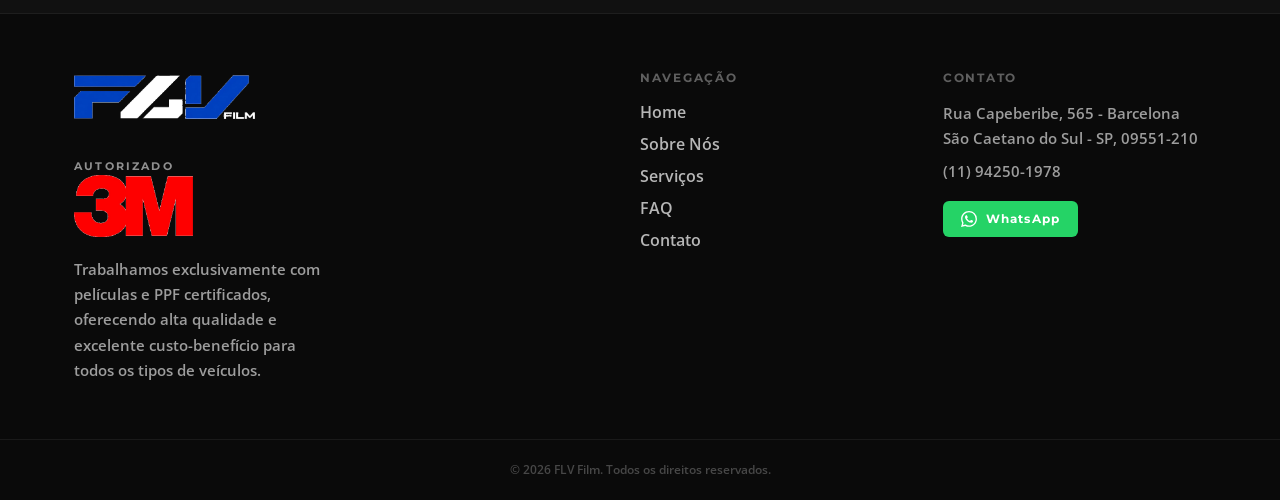
==== commit 2b32c4ee: "Add files via upload" ====
--- a/index.html
+++ b/index.html
@@ -19,7 +19,7 @@
     <div class="container header-inner">
 
       <a href="#home" class="logo">
-        <img src="logo-white-novo.png" alt="FLV Film - Películas Automotivas" class="logo-img" />
+        <img src="logo-white.png" alt="FLV Film" class="logo-img" />
       </a>
 
       <nav id="mainNav">
@@ -31,7 +31,7 @@
         <a href="#contato"   class="nav-link">Contato</a>
       </nav>
 
-      <a href="https://wa.me/5511942501978?text=Olá,%20vim%20pelo%20site,%20e%20cliquei%20no%20Fale%20Conosco" target="_blank" class="btn-header-wpp">
+      <a href="https://wa.me/5511942501978?text=Olá,%20quero%20um%20orçamento" target="_blank" class="btn-header-wpp">
         <svg viewBox="0 0 24 24" fill="currentColor" width="16" height="16"><path d="M17.472 14.382c-.297-.149-1.758-.867-2.03-.967-.273-.099-.471-.148-.67.15-.197.297-.767.966-.94 1.164-.173.199-.347.223-.644.075-.297-.15-1.255-.463-2.39-1.475-.883-.788-1.48-1.761-1.653-2.059-.173-.297-.018-.458.13-.606.134-.133.298-.347.446-.52.149-.174.198-.298.298-.497.099-.198.05-.371-.025-.52-.075-.149-.669-1.612-.916-2.207-.242-.579-.487-.5-.669-.51-.173-.008-.371-.01-.57-.01-.198 0-.52.074-.792.372-.272.297-1.04 1.016-1.04 2.479 0 1.462 1.065 2.875 1.213 3.074.149.198 2.096 3.2 5.077 4.487.709.306 1.262.489 1.694.625.712.227 1.36.195 1.871.118.571-.085 1.758-.719 2.006-1.413.248-.694.248-1.289.173-1.413-.074-.124-.272-.198-.57-.347m-5.421 7.403h-.004a9.87 9.87 0 01-5.031-1.378l-.361-.214-3.741.982.998-3.648-.235-.374a9.86 9.86 0 01-1.51-5.26c.001-5.45 4.436-9.884 9.888-9.884 2.64 0 5.122 1.03 6.988 2.898a9.825 9.825 0 012.893 6.994c-.003 5.45-4.437 9.884-9.885 9.884m8.413-18.297A11.815 11.815 0 0012.05 0C5.495 0 .16 5.335.157 11.892c0 2.096.547 4.142 1.588 5.945L.057 24l6.305-1.654a11.882 11.882 0 005.683 1.448h.005c6.554 0 11.89-5.335 11.893-11.893a11.821 11.821 0 00-3.48-8.413z"/></svg>
         FALE CONOSCO
       </a>
@@ -71,7 +71,7 @@
       </h1>
       <h1 class="sr-only hero-mobile-only">Proteja Seu Carro com a Melhor Película Insulfilm e PPF em São Caetano do Sul</h1>
 
-      <a href="https://wa.me/5511942501978?text=Olá,%20vim%20pelo%20site,%20e%20cliquei%20no%20Fale%20com%20um%20Especialista"
+      <a href="https://wa.me/5511942501978?text=Olá,%20quero%20um%20orçamento%20de%20Insulfilm%20ou%20PPF"
          target="_blank" class="btn-hero-wpp">
         <svg viewBox="0 0 24 24" fill="currentColor" width="22" height="22"><path d="M17.472 14.382c-.297-.149-1.758-.867-2.03-.967-.273-.099-.471-.148-.67.15-.197.297-.767.966-.94 1.164-.173.199-.347.223-.644.075-.297-.15-1.255-.463-2.39-1.475-.883-.788-1.48-1.761-1.653-2.059-.173-.297-.018-.458.13-.606.134-.133.298-.347.446-.52.149-.174.198-.298.298-.497.099-.198.05-.371-.025-.52-.075-.149-.669-1.612-.916-2.207-.242-.579-.487-.5-.669-.51-.173-.008-.371-.01-.57-.01-.198 0-.52.074-.792.372-.272.297-1.04 1.016-1.04 2.479 0 1.462 1.065 2.875 1.213 3.074.149.198 2.096 3.2 5.077 4.487.709.306 1.262.489 1.694.625.712.227 1.36.195 1.871.118.571-.085 1.758-.719 2.006-1.413.248-.694.248-1.289.173-1.413-.074-.124-.272-.198-.57-.347m-5.421 7.403h-.004a9.87 9.87 0 01-5.031-1.378l-.361-.214-3.741.982.998-3.648-.235-.374a9.86 9.86 0 01-1.51-5.26c.001-5.45 4.436-9.884 9.888-9.884 2.64 0 5.122 1.03 6.988 2.898a9.825 9.825 0 012.893 6.994c-.003 5.45-4.437 9.884-9.885 9.884m8.413-18.297A11.815 11.815 0 0012.05 0C5.495 0 .16 5.335.157 11.892c0 2.096.547 4.142 1.588 5.945L.057 24l6.305-1.654a11.882 11.882 0 005.683 1.448h.005c6.554 0 11.89-5.335 11.893-11.893a11.821 11.821 0 00-3.48-8.413z"/></svg>
         FALE COM UM ESPECIALISTA
@@ -131,7 +131,7 @@
         <p>Trabalhamos com produtos de marcas reconhecidas e diferentes tecnologias de películas, sempre buscando oferecer a solução mais adequada para cada necessidade. Nossa aplicação é realizada com <strong>técnica, precisão e atenção aos detalhes</strong>, porque sabemos que o acabamento faz toda a diferença.</p>
         <p>Nosso compromisso é proporcionar uma experiência segura e profissional, desde a escolha da película até a entrega do veículo.</p>
         <p><strong>FLV Film. Tecnologia, proteção e excelência em cada aplicação.</strong></p>
-        <a href="https://wa.me/5511942501978?text=Olá,%20vim%20pelo%20site,%20e%20cliquei%20no%20Fale%20Conosco%20Agora,%20na%20seção%20Sobre%20Nós"
+        <a href="https://wa.me/5511942501978?text=Olá,%20quero%20saber%20mais%20sobre%20vocês"
            target="_blank" class="btn-green">
           <svg viewBox="0 0 24 24" fill="currentColor" width="18" height="18"><path d="M17.472 14.382c-.297-.149-1.758-.867-2.03-.967-.273-.099-.471-.148-.67.15-.197.297-.767.966-.94 1.164-.173.199-.347.223-.644.075-.297-.15-1.255-.463-2.39-1.475-.883-.788-1.48-1.761-1.653-2.059-.173-.297-.018-.458.13-.606.134-.133.298-.347.446-.52.149-.174.198-.298.298-.497.099-.198.05-.371-.025-.52-.075-.149-.669-1.612-.916-2.207-.242-.579-.487-.5-.669-.51-.173-.008-.371-.01-.57-.01-.198 0-.52.074-.792.372-.272.297-1.04 1.016-1.04 2.479 0 1.462 1.065 2.875 1.213 3.074.149.198 2.096 3.2 5.077 4.487.709.306 1.262.489 1.694.625.712.227 1.36.195 1.871.118.571-.085 1.758-.719 2.006-1.413.248-.694.248-1.289.173-1.413-.074-.124-.272-.198-.57-.347m-5.421 7.403h-.004a9.87 9.87 0 01-5.031-1.378l-.361-.214-3.741.982.998-3.648-.235-.374a9.86 9.86 0 01-1.51-5.26c.001-5.45 4.436-9.884 9.888-9.884 2.64 0 5.122 1.03 6.988 2.898a9.825 9.825 0 012.893 6.994c-.003 5.45-4.437 9.884-9.885 9.884m8.413-18.297A11.815 11.815 0 0012.05 0C5.495 0 .16 5.335.157 11.892c0 2.096.547 4.142 1.588 5.945L.057 24l6.305-1.654a11.882 11.882 0 005.683 1.448h.005c6.554 0 11.89-5.335 11.893-11.893a11.821 11.821 0 00-3.48-8.413z"/></svg>
           FALE CONOSCO AGORA
@@ -165,7 +165,7 @@
             <li><span class="ck">✔</span> Diferentes tonalidades e tecnologias disponíveis</li>
             <li><span class="ck">✔</span> Instalação no mesmo dia</li>
           </ul>
-          <a href="https://wa.me/5511942501978?text=Olá,%20vim%20pelo%20site,%20e%20cliquei%20em%20Solicitar%20Orçamento%20na%20aba%20de%20Insulfilm"
+          <a href="https://wa.me/5511942501978?text=Olá,%20quero%20um%20orçamento%20de%20Insulfilm"
              target="_blank" class="btn-green">
             <svg viewBox="0 0 24 24" fill="currentColor" width="18" height="18"><path d="M17.472 14.382c-.297-.149-1.758-.867-2.03-.967-.273-.099-.471-.148-.67.15-.197.297-.767.966-.94 1.164-.173.199-.347.223-.644.075-.297-.15-1.255-.463-2.39-1.475-.883-.788-1.48-1.761-1.653-2.059-.173-.297-.018-.458.13-.606.134-.133.298-.347.446-.52.149-.174.198-.298.298-.497.099-.198.05-.371-.025-.52-.075-.149-.669-1.612-.916-2.207-.242-.579-.487-.5-.669-.51-.173-.008-.371-.01-.57-.01-.198 0-.52.074-.792.372-.272.297-1.04 1.016-1.04 2.479 0 1.462 1.065 2.875 1.213 3.074.149.198 2.096 3.2 5.077 4.487.709.306 1.262.489 1.694.625.712.227 1.36.195 1.871.118.571-.085 1.758-.719 2.006-1.413.248-.694.248-1.289.173-1.413-.074-.124-.272-.198-.57-.347m-5.421 7.403h-.004a9.87 9.87 0 01-5.031-1.378l-.361-.214-3.741.982.998-3.648-.235-.374a9.86 9.86 0 01-1.51-5.26c.001-5.45 4.436-9.884 9.888-9.884 2.64 0 5.122 1.03 6.988 2.898a9.825 9.825 0 012.893 6.994c-.003 5.45-4.437 9.884-9.885 9.884m8.413-18.297A11.815 11.815 0 0012.05 0C5.495 0 .16 5.335.157 11.892c0 2.096.547 4.142 1.588 5.945L.057 24l6.305-1.654a11.882 11.882 0 005.683 1.448h.005c6.554 0 11.89-5.335 11.893-11.893a11.821 11.821 0 00-3.48-8.413z"/></svg>
             SOLICITAR ORÇAMENTO
@@ -193,7 +193,7 @@
             <li><span class="ck">✔</span> Evita danos causados por pedras e pequenos impactos</li>
             <li><span class="ck">✔</span> Garantia de até 10 anos</li>
           </ul>
-          <a href="https://wa.me/5511942501978?text=Olá,%20vim%20pelo%20site,%20e%20cliquei%20em%20Solicitar%20Orçamento%20na%20aba%20de%20PPF"
+          <a href="https://wa.me/5511942501978?text=Olá,%20quero%20um%20orçamento%20de%20PPF"
              target="_blank" class="btn-green">
             <svg viewBox="0 0 24 24" fill="currentColor" width="18" height="18"><path d="M17.472 14.382c-.297-.149-1.758-.867-2.03-.967-.273-.099-.471-.148-.67.15-.197.297-.767.966-.94 1.164-.173.199-.347.223-.644.075-.297-.15-1.255-.463-2.39-1.475-.883-.788-1.48-1.761-1.653-2.059-.173-.297-.018-.458.13-.606.134-.133.298-.347.446-.52.149-.174.198-.298.298-.497.099-.198.05-.371-.025-.52-.075-.149-.669-1.612-.916-2.207-.242-.579-.487-.5-.669-.51-.173-.008-.371-.01-.57-.01-.198 0-.52.074-.792.372-.272.297-1.04 1.016-1.04 2.479 0 1.462 1.065 2.875 1.213 3.074.149.198 2.096 3.2 5.077 4.487.709.306 1.262.489 1.694.625.712.227 1.36.195 1.871.118.571-.085 1.758-.719 2.006-1.413.248-.694.248-1.289.173-1.413-.074-.124-.272-.198-.57-.347m-5.421 7.403h-.004a9.87 9.87 0 01-5.031-1.378l-.361-.214-3.741.982.998-3.648-.235-.374a9.86 9.86 0 01-1.51-5.26c.001-5.45 4.436-9.884 9.888-9.884 2.64 0 5.122 1.03 6.988 2.898a9.825 9.825 0 012.893 6.994c-.003 5.45-4.437 9.884-9.885 9.884m8.413-18.297A11.815 11.815 0 0012.05 0C5.495 0 .16 5.335.157 11.892c0 2.096.547 4.142 1.588 5.945L.057 24l6.305-1.654a11.882 11.882 0 005.683 1.448h.005c6.554 0 11.89-5.335 11.893-11.893a11.821 11.821 0 00-3.48-8.413z"/></svg>
             SOLICITAR ORÇAMENTO
@@ -223,7 +223,7 @@
             <li><span class="ck">✔</span> Opções de diferentes espessuras conforme o nível de proteção desejado</li>
           </ul>
           <p class="srv-sub">Ideal para quem busca mais segurança sem abrir mão da estética do veículo.</p>
-          <a href="https://wa.me/5511942501978?text=Olá,%20vim%20pelo%20site,%20e%20cliquei%20em%20Solicitar%20Orçamento%20na%20aba%20de%20Película%20Antivandalismo"
+          <a href="https://wa.me/5511942501978?text=Olá,%20quero%20um%20orçamento%20de%20Película%20Antivandalismo"
              target="_blank" class="btn-green">
             <svg viewBox="0 0 24 24" fill="currentColor" width="18" height="18"><path d="M17.472 14.382c-.297-.149-1.758-.867-2.03-.967-.273-.099-.471-.148-.67.15-.197.297-.767.966-.94 1.164-.173.199-.347.223-.644.075-.297-.15-1.255-.463-2.39-1.475-.883-.788-1.48-1.761-1.653-2.059-.173-.297-.018-.458.13-.606.134-.133.298-.347.446-.52.149-.174.198-.298.298-.497.099-.198.05-.371-.025-.52-.075-.149-.669-1.612-.916-2.207-.242-.579-.487-.5-.669-.51-.173-.008-.371-.01-.57-.01-.198 0-.52.074-.792.372-.272.297-1.04 1.016-1.04 2.479 0 1.462 1.065 2.875 1.213 3.074.149.198 2.096 3.2 5.077 4.487.709.306 1.262.489 1.694.625.712.227 1.36.195 1.871.118.571-.085 1.758-.719 2.006-1.413.248-.694.248-1.289.173-1.413-.074-.124-.272-.198-.57-.347m-5.421 7.403h-.004a9.87 9.87 0 01-5.031-1.378l-.361-.214-3.741.982.998-3.648-.235-.374a9.86 9.86 0 01-1.51-5.26c.001-5.45 4.436-9.884 9.888-9.884 2.64 0 5.122 1.03 6.988 2.898a9.825 9.825 0 012.893 6.994c-.003 5.45-4.437 9.884-9.885 9.884m8.413-18.297A11.815 11.815 0 0012.05 0C5.495 0 .16 5.335.157 11.892c0 2.096.547 4.142 1.588 5.945L.057 24l6.305-1.654a11.882 11.882 0 005.683 1.448h.005c6.554 0 11.89-5.335 11.893-11.893a11.821 11.821 0 00-3.48-8.413z"/></svg>
             SOLICITAR ORÇAMENTO
@@ -385,7 +385,7 @@
       </div>
 
       <div class="marcas-cta">
-        <a href="https://wa.me/5511942501978?text=Olá,%20vim%20pelo%20site,%20e%20cliquei%20no%20Fale%20com%20um%20Especialista,%20na%20seção%20Atendemos%20Todas%20as%20Marcas" target="_blank" class="btn-green">
+        <a href="https://wa.me/5511942501978" target="_blank" class="btn-green">
           <span><svg viewBox="0 0 24 24" fill="none" stroke="currentColor" stroke-width="1.8" stroke-linecap="round" stroke-linejoin="round" width="16" height="16"><path d="M21 11.5a8.38 8.38 0 0 1-.9 3.8 8.5 8.5 0 0 1-7.6 4.7 8.38 8.38 0 0 1-3.8-.9L3 21l1.9-5.7a8.38 8.38 0 0 1-.9-3.8 8.5 8.5 0 0 1 4.7-7.6 8.38 8.38 0 0 1 3.8-.9h.5a8.48 8.48 0 0 1 8 8v.5Z"/></svg></span> FALE COM UM ESPECIALISTA
         </a>
       </div>
@@ -415,7 +415,7 @@
         <p>Atendemos em São Caetano do Sul e toda a região. Resposta rápida pelo WhatsApp!</p>
       </div>
       <div class="cta-dir reveal">
-        <a href="https://wa.me/5511942501978?text=Olá,%20vim%20pelo%20site,%20e%20cliquei%20em%20Orçamento%20Insulfilm"
+        <a href="https://wa.me/5511942501978?text=Olá,%20quero%20um%20orçamento%20de%20Insulfilm"
            target="_blank" class="btn-green btn-cta-full btn-cta-destaque">
           <svg viewBox="0 0 24 24" fill="currentColor" width="20" height="20"><path d="M17.472 14.382c-.297-.149-1.758-.867-2.03-.967-.273-.099-.471-.148-.67.15-.197.297-.767.966-.94 1.164-.173.199-.347.223-.644.075-.297-.15-1.255-.463-2.39-1.475-.883-.788-1.48-1.761-1.653-2.059-.173-.297-.018-.458.13-.606.134-.133.298-.347.446-.52.149-.174.198-.298.298-.497.099-.198.05-.371-.025-.52-.075-.149-.669-1.612-.916-2.207-.242-.579-.487-.5-.669-.51-.173-.008-.371-.01-.57-.01-.198 0-.52.074-.792.372-.272.297-1.04 1.016-1.04 2.479 0 1.462 1.065 2.875 1.213 3.074.149.198 2.096 3.2 5.077 4.487.709.306 1.262.489 1.694.625.712.227 1.36.195 1.871.118.571-.085 1.758-.719 2.006-1.413.248-.694.248-1.289.173-1.413-.074-.124-.272-.198-.57-.347m-5.421 7.403h-.004a9.87 9.87 0 01-5.031-1.378l-.361-.214-3.741.982.998-3.648-.235-.374a9.86 9.86 0 01-1.51-5.26c.001-5.45 4.436-9.884 9.888-9.884 2.64 0 5.122 1.03 6.988 2.898a9.825 9.825 0 012.893 6.994c-.003 5.45-4.437 9.884-9.885 9.884m8.413-18.297A11.815 11.815 0 0012.05 0C5.495 0 .16 5.335.157 11.892c0 2.096.547 4.142 1.588 5.945L.057 24l6.305-1.654a11.882 11.882 0 005.683 1.448h.005c6.554 0 11.89-5.335 11.893-11.893a11.821 11.821 0 00-3.48-8.413z"/></svg>
           ORÇAMENTO INSULFILM
@@ -451,7 +451,7 @@
         <h4>Contato</h4>
         <p>Rua Capeberibe, 565 - Barcelona<br/>São Caetano do Sul - SP, 09551-210</p>
         <p style="margin-top:8px">(11) 94250-1978</p>
-        <a href="https://wa.me/5511942501978?text=Olá,%20vim%20pelo%20site,%20e%20cliquei%20no%20WhatsApp%20do%20rodapé"
+        <a href="https://wa.me/5511942501978?text=Olá,%20quero%20um%20orçamento"
            target="_blank" class="btn-green footer-wpp-btn">
           <svg viewBox="0 0 24 24" fill="currentColor" width="16" height="16"><path d="M17.472 14.382c-.297-.149-1.758-.867-2.03-.967-.273-.099-.471-.148-.67.15-.197.297-.767.966-.94 1.164-.173.199-.347.223-.644.075-.297-.15-1.255-.463-2.39-1.475-.883-.788-1.48-1.761-1.653-2.059-.173-.297-.018-.458.13-.606.134-.133.298-.347.446-.52.149-.174.198-.298.298-.497.099-.198.05-.371-.025-.52-.075-.149-.669-1.612-.916-2.207-.242-.579-.487-.5-.669-.51-.173-.008-.371-.01-.57-.01-.198 0-.52.074-.792.372-.272.297-1.04 1.016-1.04 2.479 0 1.462 1.065 2.875 1.213 3.074.149.198 2.096 3.2 5.077 4.487.709.306 1.262.489 1.694.625.712.227 1.36.195 1.871.118.571-.085 1.758-.719 2.006-1.413.248-.694.248-1.289.173-1.413-.074-.124-.272-.198-.57-.347m-5.421 7.403h-.004a9.87 9.87 0 01-5.031-1.378l-.361-.214-3.741.982.998-3.648-.235-.374a9.86 9.86 0 01-1.51-5.26c.001-5.45 4.436-9.884 9.888-9.884 2.64 0 5.122 1.03 6.988 2.898a9.825 9.825 0 012.893 6.994c-.003 5.45-4.437 9.884-9.885 9.884m8.413-18.297A11.815 11.815 0 0012.05 0C5.495 0 .16 5.335.157 11.892c0 2.096.547 4.142 1.588 5.945L.057 24l6.305-1.654a11.882 11.882 0 005.683 1.448h.005c6.554 0 11.89-5.335 11.893-11.893a11.821 11.821 0 00-3.48-8.413z"/></svg>
           WhatsApp
@@ -464,7 +464,7 @@
   </footer>
 
   <!-- BOTÃO FLUTUANTE -->
-  <a href="https://wa.me/5511942501978?text=Olá,%20vim%20pelo%20site,%20e%20cliquei%20no%20botão%20flutuante%20do%20WhatsApp"
+  <a href="https://wa.me/5511942501978?text=Olá,%20vim%20pelo%20site%20e%20quero%20um%20orçamento"
      target="_blank" class="wpp-float" id="wppFloat" aria-label="WhatsApp">
     <svg viewBox="0 0 24 24" fill="currentColor" width="30" height="30"><path d="M17.472 14.382c-.297-.149-1.758-.867-2.03-.967-.273-.099-.471-.148-.67.15-.197.297-.767.966-.94 1.164-.173.199-.347.223-.644.075-.297-.15-1.255-.463-2.39-1.475-.883-.788-1.48-1.761-1.653-2.059-.173-.297-.018-.458.13-.606.134-.133.298-.347.446-.52.149-.174.198-.298.298-.497.099-.198.05-.371-.025-.52-.075-.149-.669-1.612-.916-2.207-.242-.579-.487-.5-.669-.51-.173-.008-.371-.01-.57-.01-.198 0-.52.074-.792.372-.272.297-1.04 1.016-1.04 2.479 0 1.462 1.065 2.875 1.213 3.074.149.198 2.096 3.2 5.077 4.487.709.306 1.262.489 1.694.625.712.227 1.36.195 1.871.118.571-.085 1.758-.719 2.006-1.413.248-.694.248-1.289.173-1.413-.074-.124-.272-.198-.57-.347m-5.421 7.403h-.004a9.87 9.87 0 01-5.031-1.378l-.361-.214-3.741.982.998-3.648-.235-.374a9.86 9.86 0 01-1.51-5.26c.001-5.45 4.436-9.884 9.888-9.884 2.64 0 5.122 1.03 6.988 2.898a9.825 9.825 0 012.893 6.994c-.003 5.45-4.437 9.884-9.885 9.884m8.413-18.297A11.815 11.815 0 0012.05 0C5.495 0 .16 5.335.157 11.892c0 2.096.547 4.142 1.588 5.945L.057 24l6.305-1.654a11.882 11.882 0 005.683 1.448h.005c6.554 0 11.89-5.335 11.893-11.893a11.821 11.821 0 00-3.48-8.413z"/></svg>
     <span class="wpp-pulse"></span>
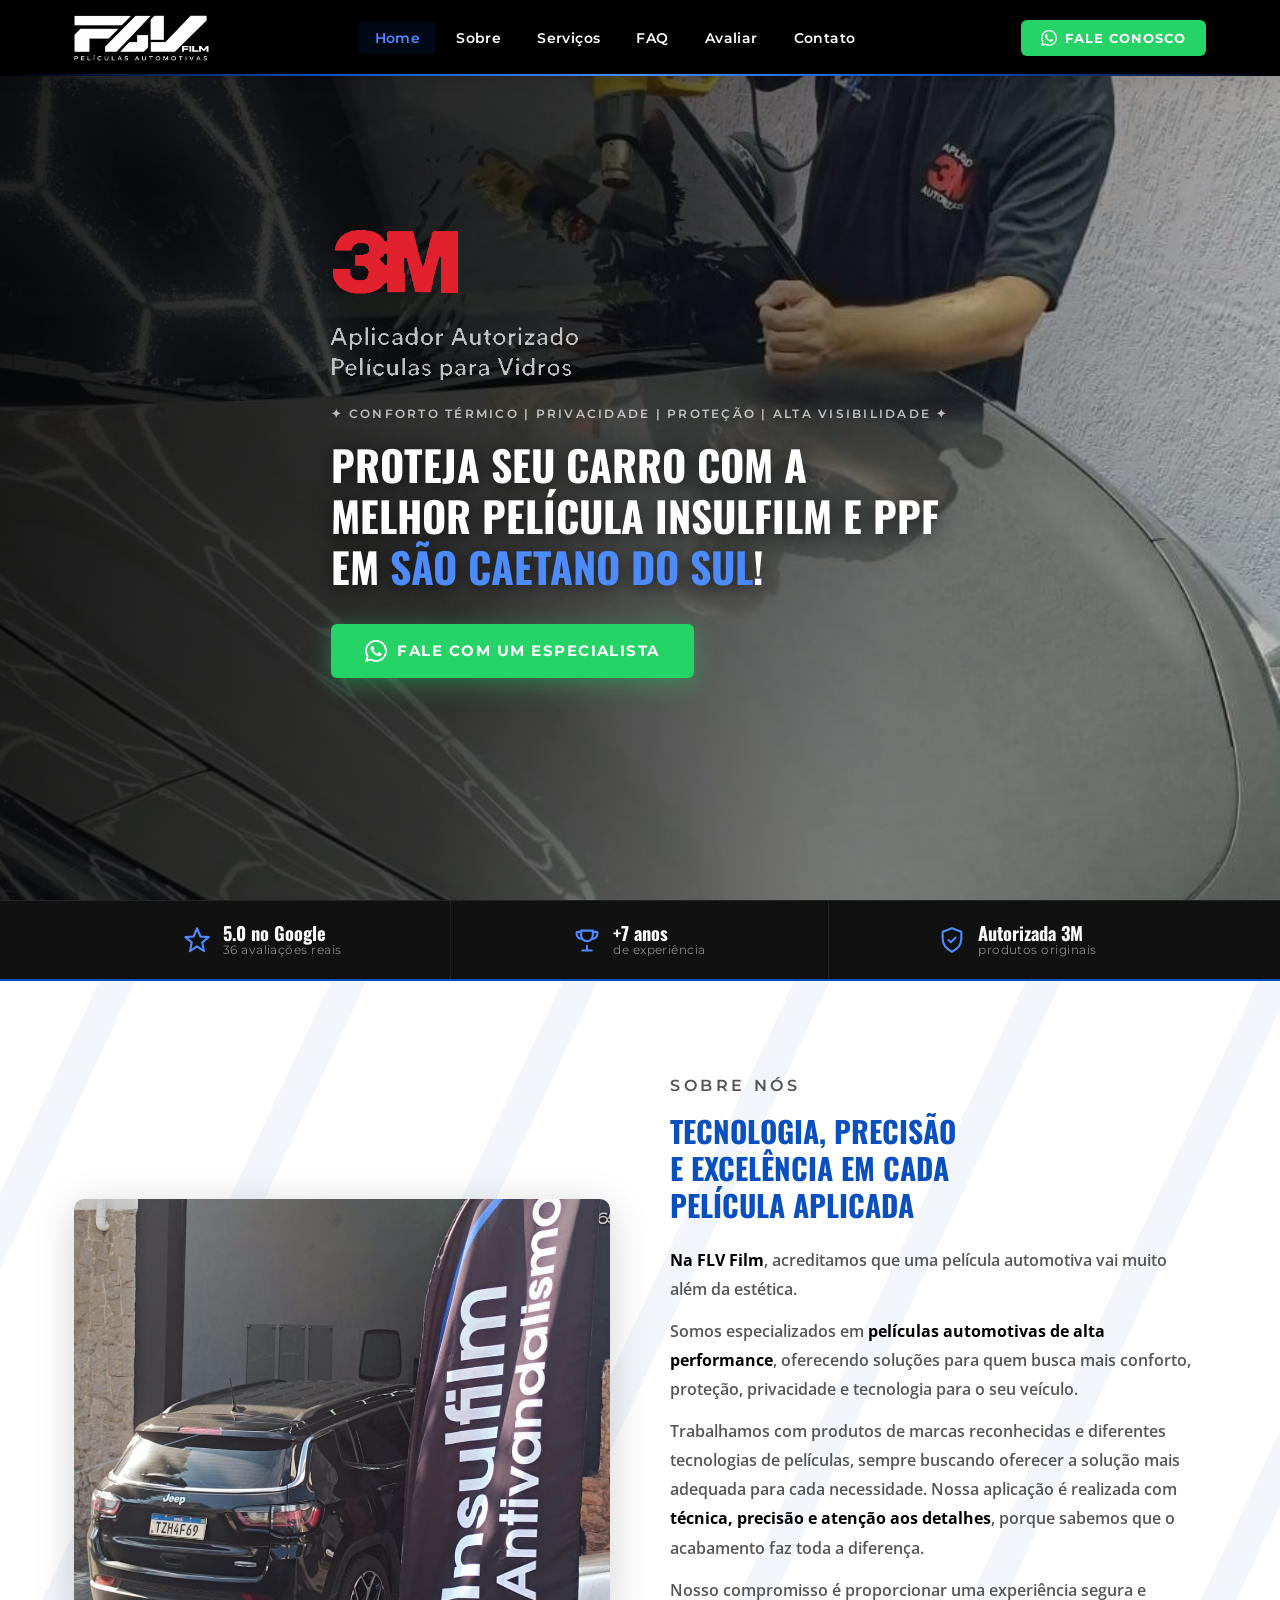
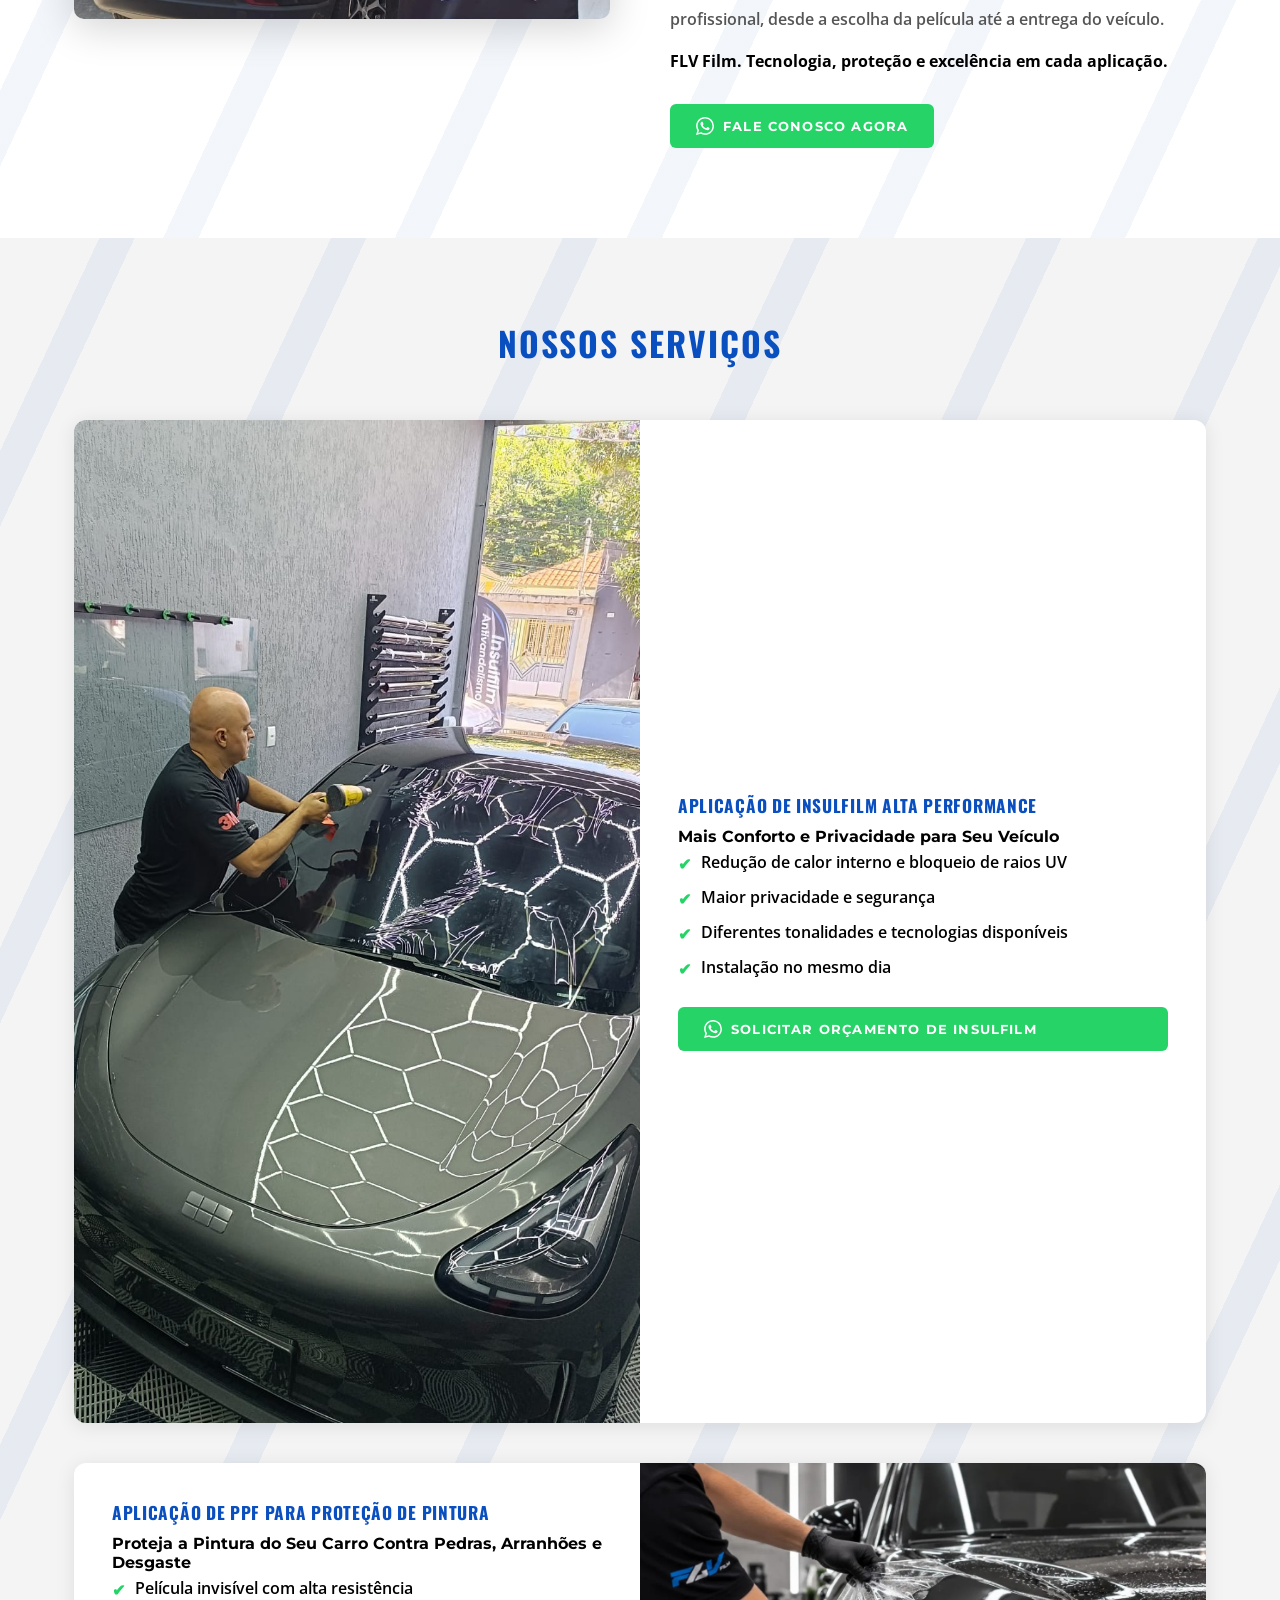
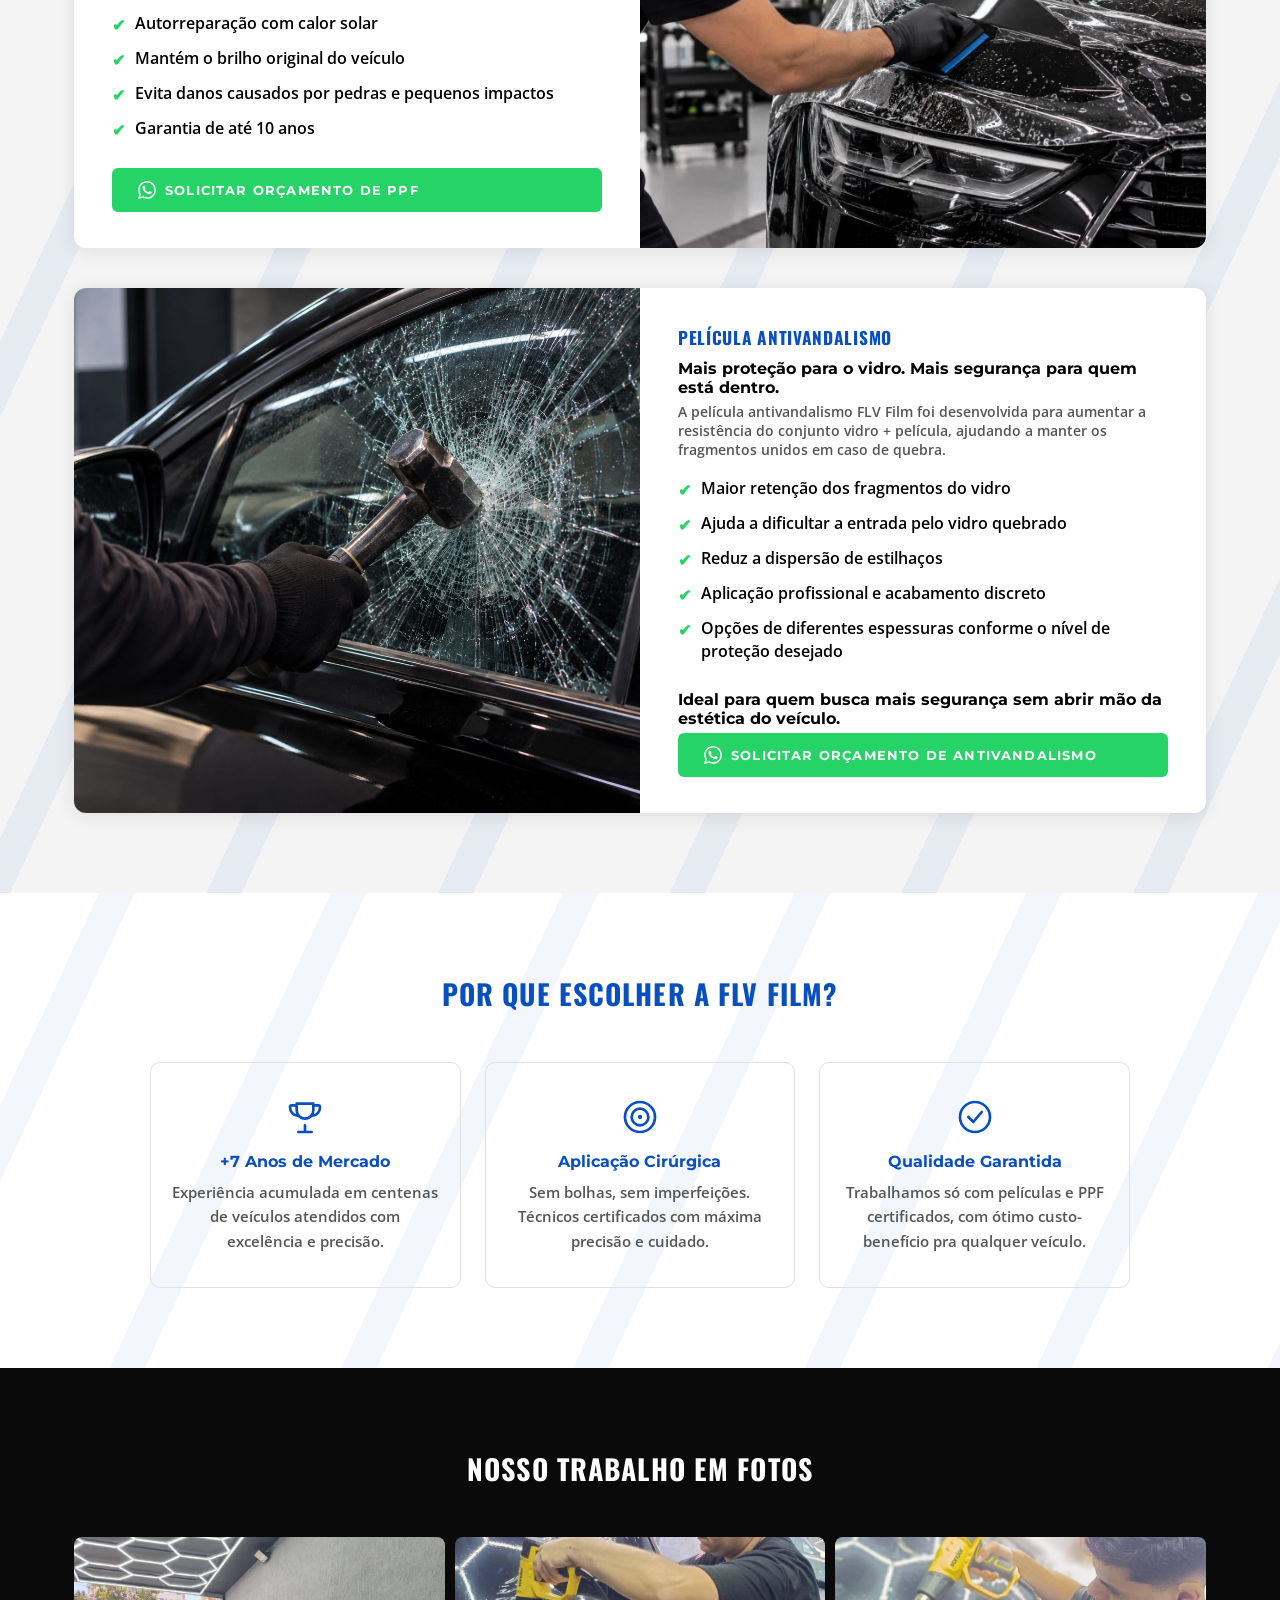
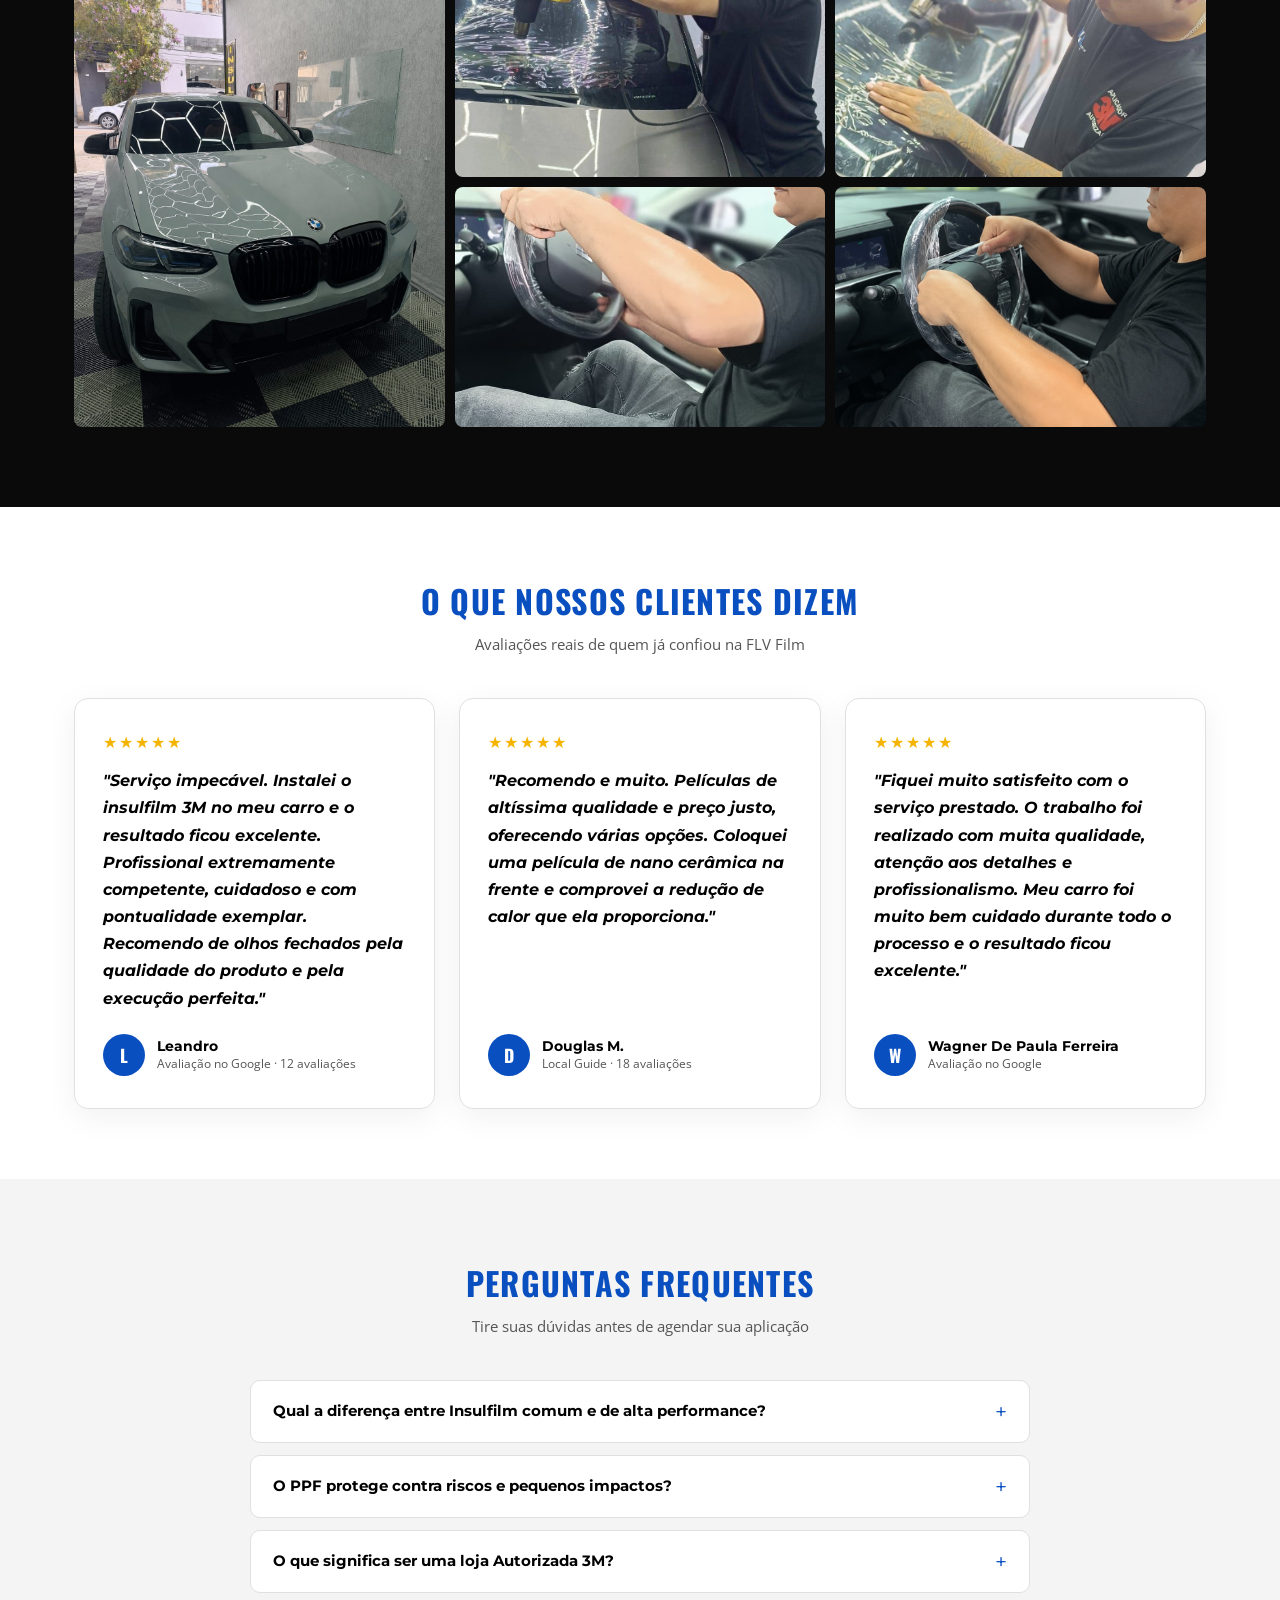
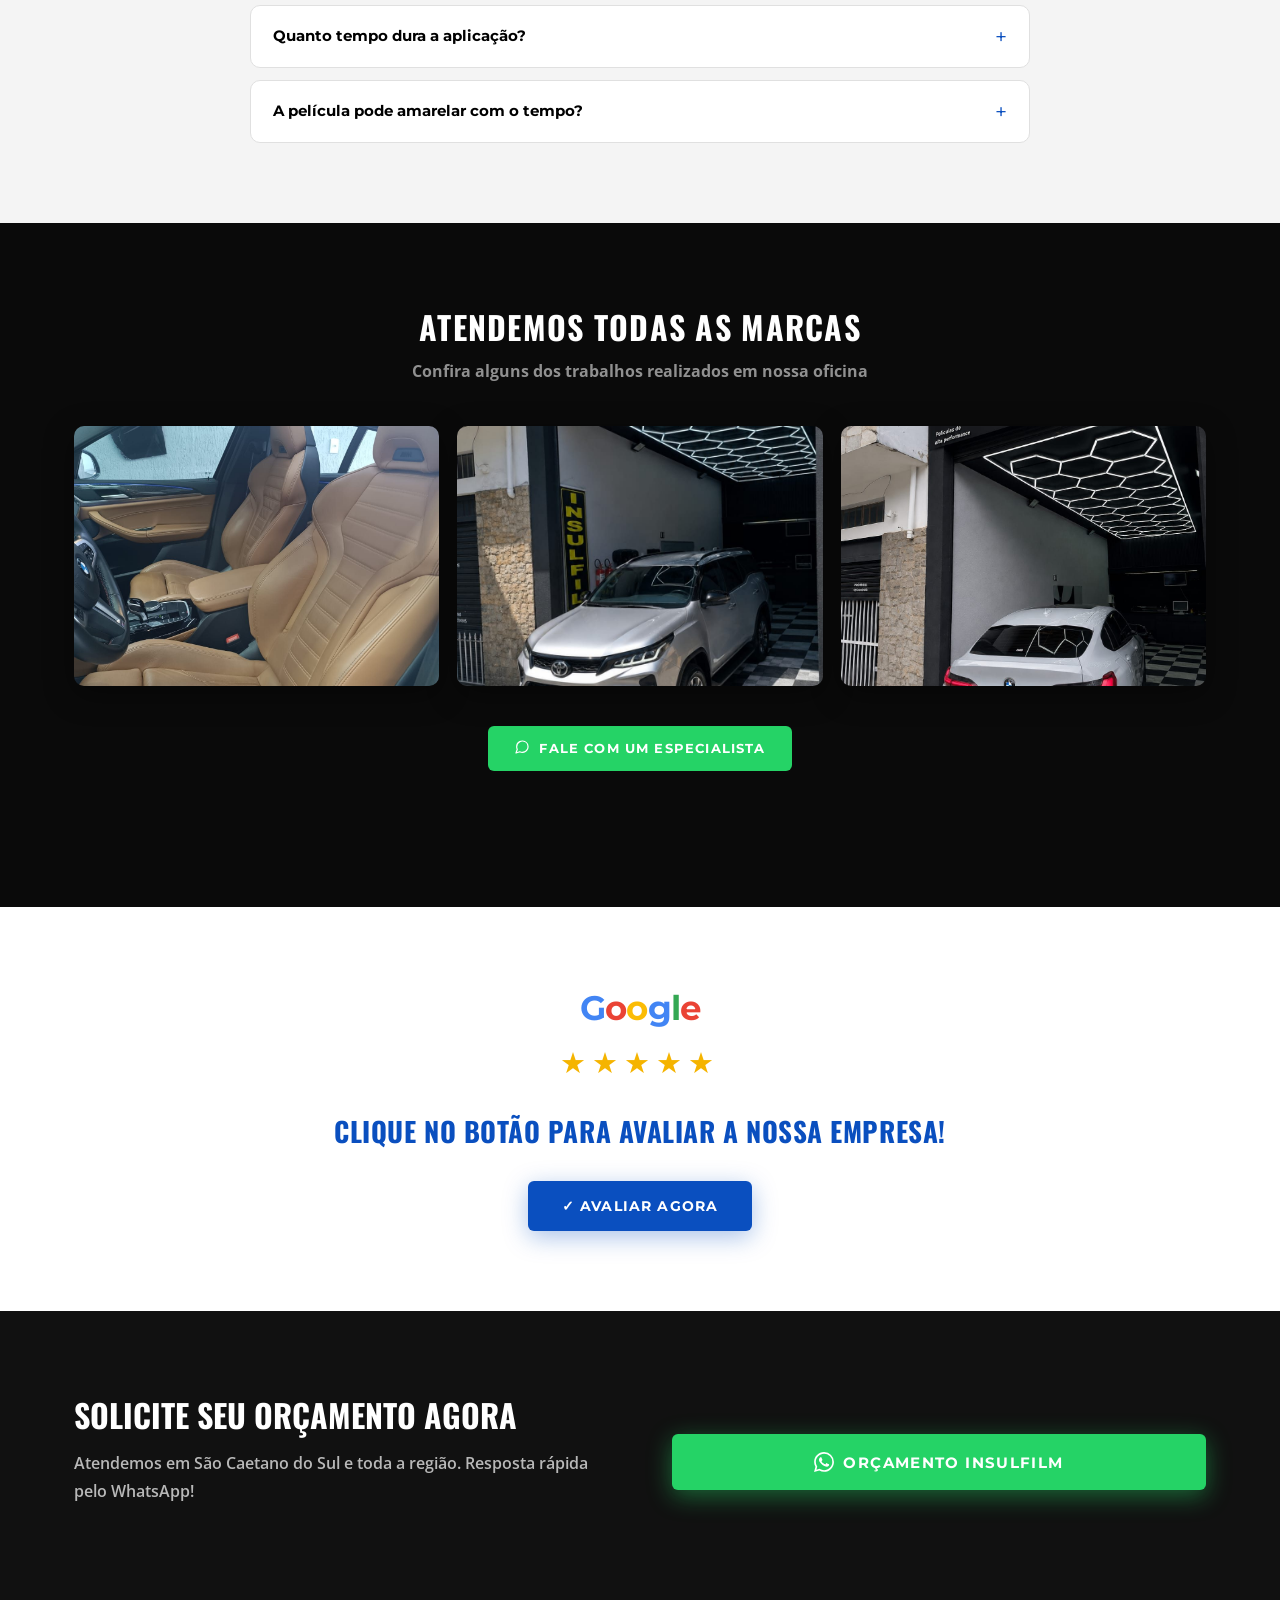
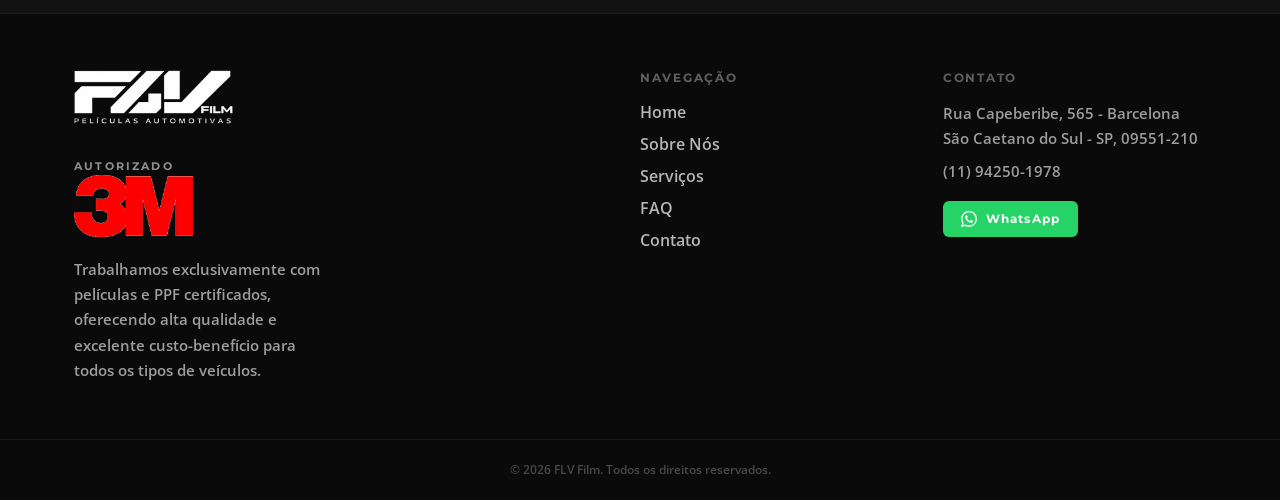
==== commit a613aae3: "Add files via upload" ====
--- a/index.html
+++ b/index.html
@@ -19,7 +19,7 @@
     <div class="container header-inner">
 
       <a href="#home" class="logo">
-        <img src="logo-white.png" alt="FLV Film" class="logo-img" />
+        <img src="logo-white-novo.png" alt="FLV Film - Películas Automotivas" class="logo-img" />
       </a>
 
       <nav id="mainNav">
@@ -31,7 +31,7 @@
         <a href="#contato"   class="nav-link">Contato</a>
       </nav>
 
-      <a href="https://wa.me/5511942501978?text=Olá,%20quero%20um%20orçamento" target="_blank" class="btn-header-wpp">
+      <a href="https://wa.me/5511942501978?text=Olá,%20vim%20pelo%20site,%20e%20cliquei%20no%20Fale%20Conosco" target="_blank" class="btn-header-wpp">
         <svg viewBox="0 0 24 24" fill="currentColor" width="16" height="16"><path d="M17.472 14.382c-.297-.149-1.758-.867-2.03-.967-.273-.099-.471-.148-.67.15-.197.297-.767.966-.94 1.164-.173.199-.347.223-.644.075-.297-.15-1.255-.463-2.39-1.475-.883-.788-1.48-1.761-1.653-2.059-.173-.297-.018-.458.13-.606.134-.133.298-.347.446-.52.149-.174.198-.298.298-.497.099-.198.05-.371-.025-.52-.075-.149-.669-1.612-.916-2.207-.242-.579-.487-.5-.669-.51-.173-.008-.371-.01-.57-.01-.198 0-.52.074-.792.372-.272.297-1.04 1.016-1.04 2.479 0 1.462 1.065 2.875 1.213 3.074.149.198 2.096 3.2 5.077 4.487.709.306 1.262.489 1.694.625.712.227 1.36.195 1.871.118.571-.085 1.758-.719 2.006-1.413.248-.694.248-1.289.173-1.413-.074-.124-.272-.198-.57-.347m-5.421 7.403h-.004a9.87 9.87 0 01-5.031-1.378l-.361-.214-3.741.982.998-3.648-.235-.374a9.86 9.86 0 01-1.51-5.26c.001-5.45 4.436-9.884 9.888-9.884 2.64 0 5.122 1.03 6.988 2.898a9.825 9.825 0 012.893 6.994c-.003 5.45-4.437 9.884-9.885 9.884m8.413-18.297A11.815 11.815 0 0012.05 0C5.495 0 .16 5.335.157 11.892c0 2.096.547 4.142 1.588 5.945L.057 24l6.305-1.654a11.882 11.882 0 005.683 1.448h.005c6.554 0 11.89-5.335 11.893-11.893a11.821 11.821 0 00-3.48-8.413z"/></svg>
         FALE CONOSCO
       </a>
@@ -71,7 +71,7 @@
       </h1>
       <h1 class="sr-only hero-mobile-only">Proteja Seu Carro com a Melhor Película Insulfilm e PPF em São Caetano do Sul</h1>
 
-      <a href="https://wa.me/5511942501978?text=Olá,%20quero%20um%20orçamento%20de%20Insulfilm%20ou%20PPF"
+      <a href="https://wa.me/5511942501978?text=Olá,%20vim%20pelo%20site,%20e%20cliquei%20no%20Fale%20com%20um%20Especialista"
          target="_blank" class="btn-hero-wpp">
         <svg viewBox="0 0 24 24" fill="currentColor" width="22" height="22"><path d="M17.472 14.382c-.297-.149-1.758-.867-2.03-.967-.273-.099-.471-.148-.67.15-.197.297-.767.966-.94 1.164-.173.199-.347.223-.644.075-.297-.15-1.255-.463-2.39-1.475-.883-.788-1.48-1.761-1.653-2.059-.173-.297-.018-.458.13-.606.134-.133.298-.347.446-.52.149-.174.198-.298.298-.497.099-.198.05-.371-.025-.52-.075-.149-.669-1.612-.916-2.207-.242-.579-.487-.5-.669-.51-.173-.008-.371-.01-.57-.01-.198 0-.52.074-.792.372-.272.297-1.04 1.016-1.04 2.479 0 1.462 1.065 2.875 1.213 3.074.149.198 2.096 3.2 5.077 4.487.709.306 1.262.489 1.694.625.712.227 1.36.195 1.871.118.571-.085 1.758-.719 2.006-1.413.248-.694.248-1.289.173-1.413-.074-.124-.272-.198-.57-.347m-5.421 7.403h-.004a9.87 9.87 0 01-5.031-1.378l-.361-.214-3.741.982.998-3.648-.235-.374a9.86 9.86 0 01-1.51-5.26c.001-5.45 4.436-9.884 9.888-9.884 2.64 0 5.122 1.03 6.988 2.898a9.825 9.825 0 012.893 6.994c-.003 5.45-4.437 9.884-9.885 9.884m8.413-18.297A11.815 11.815 0 0012.05 0C5.495 0 .16 5.335.157 11.892c0 2.096.547 4.142 1.588 5.945L.057 24l6.305-1.654a11.882 11.882 0 005.683 1.448h.005c6.554 0 11.89-5.335 11.893-11.893a11.821 11.821 0 00-3.48-8.413z"/></svg>
         FALE COM UM ESPECIALISTA
@@ -131,7 +131,7 @@
         <p>Trabalhamos com produtos de marcas reconhecidas e diferentes tecnologias de películas, sempre buscando oferecer a solução mais adequada para cada necessidade. Nossa aplicação é realizada com <strong>técnica, precisão e atenção aos detalhes</strong>, porque sabemos que o acabamento faz toda a diferença.</p>
         <p>Nosso compromisso é proporcionar uma experiência segura e profissional, desde a escolha da película até a entrega do veículo.</p>
         <p><strong>FLV Film. Tecnologia, proteção e excelência em cada aplicação.</strong></p>
-        <a href="https://wa.me/5511942501978?text=Olá,%20quero%20saber%20mais%20sobre%20vocês"
+        <a href="https://wa.me/5511942501978?text=Olá,%20vim%20pelo%20site,%20e%20cliquei%20no%20Fale%20Conosco%20Agora,%20na%20seção%20Sobre%20Nós"
            target="_blank" class="btn-green">
           <svg viewBox="0 0 24 24" fill="currentColor" width="18" height="18"><path d="M17.472 14.382c-.297-.149-1.758-.867-2.03-.967-.273-.099-.471-.148-.67.15-.197.297-.767.966-.94 1.164-.173.199-.347.223-.644.075-.297-.15-1.255-.463-2.39-1.475-.883-.788-1.48-1.761-1.653-2.059-.173-.297-.018-.458.13-.606.134-.133.298-.347.446-.52.149-.174.198-.298.298-.497.099-.198.05-.371-.025-.52-.075-.149-.669-1.612-.916-2.207-.242-.579-.487-.5-.669-.51-.173-.008-.371-.01-.57-.01-.198 0-.52.074-.792.372-.272.297-1.04 1.016-1.04 2.479 0 1.462 1.065 2.875 1.213 3.074.149.198 2.096 3.2 5.077 4.487.709.306 1.262.489 1.694.625.712.227 1.36.195 1.871.118.571-.085 1.758-.719 2.006-1.413.248-.694.248-1.289.173-1.413-.074-.124-.272-.198-.57-.347m-5.421 7.403h-.004a9.87 9.87 0 01-5.031-1.378l-.361-.214-3.741.982.998-3.648-.235-.374a9.86 9.86 0 01-1.51-5.26c.001-5.45 4.436-9.884 9.888-9.884 2.64 0 5.122 1.03 6.988 2.898a9.825 9.825 0 012.893 6.994c-.003 5.45-4.437 9.884-9.885 9.884m8.413-18.297A11.815 11.815 0 0012.05 0C5.495 0 .16 5.335.157 11.892c0 2.096.547 4.142 1.588 5.945L.057 24l6.305-1.654a11.882 11.882 0 005.683 1.448h.005c6.554 0 11.89-5.335 11.893-11.893a11.821 11.821 0 00-3.48-8.413z"/></svg>
           FALE CONOSCO AGORA
@@ -165,10 +165,10 @@
             <li><span class="ck">✔</span> Diferentes tonalidades e tecnologias disponíveis</li>
             <li><span class="ck">✔</span> Instalação no mesmo dia</li>
           </ul>
-          <a href="https://wa.me/5511942501978?text=Olá,%20quero%20um%20orçamento%20de%20Insulfilm"
+          <a href="https://wa.me/5511942501978?text=Olá,%20vim%20pelo%20site,%20e%20cliquei%20em%20Solicitar%20Orçamento%20na%20aba%20de%20Insulfilm"
              target="_blank" class="btn-green">
             <svg viewBox="0 0 24 24" fill="currentColor" width="18" height="18"><path d="M17.472 14.382c-.297-.149-1.758-.867-2.03-.967-.273-.099-.471-.148-.67.15-.197.297-.767.966-.94 1.164-.173.199-.347.223-.644.075-.297-.15-1.255-.463-2.39-1.475-.883-.788-1.48-1.761-1.653-2.059-.173-.297-.018-.458.13-.606.134-.133.298-.347.446-.52.149-.174.198-.298.298-.497.099-.198.05-.371-.025-.52-.075-.149-.669-1.612-.916-2.207-.242-.579-.487-.5-.669-.51-.173-.008-.371-.01-.57-.01-.198 0-.52.074-.792.372-.272.297-1.04 1.016-1.04 2.479 0 1.462 1.065 2.875 1.213 3.074.149.198 2.096 3.2 5.077 4.487.709.306 1.262.489 1.694.625.712.227 1.36.195 1.871.118.571-.085 1.758-.719 2.006-1.413.248-.694.248-1.289.173-1.413-.074-.124-.272-.198-.57-.347m-5.421 7.403h-.004a9.87 9.87 0 01-5.031-1.378l-.361-.214-3.741.982.998-3.648-.235-.374a9.86 9.86 0 01-1.51-5.26c.001-5.45 4.436-9.884 9.888-9.884 2.64 0 5.122 1.03 6.988 2.898a9.825 9.825 0 012.893 6.994c-.003 5.45-4.437 9.884-9.885 9.884m8.413-18.297A11.815 11.815 0 0012.05 0C5.495 0 .16 5.335.157 11.892c0 2.096.547 4.142 1.588 5.945L.057 24l6.305-1.654a11.882 11.882 0 005.683 1.448h.005c6.554 0 11.89-5.335 11.893-11.893a11.821 11.821 0 00-3.48-8.413z"/></svg>
-            SOLICITAR ORÇAMENTO
+            SOLICITAR ORÇAMENTO DE INSULFILM
           </a>
         </div>
       </div>
@@ -193,10 +193,10 @@
             <li><span class="ck">✔</span> Evita danos causados por pedras e pequenos impactos</li>
             <li><span class="ck">✔</span> Garantia de até 10 anos</li>
           </ul>
-          <a href="https://wa.me/5511942501978?text=Olá,%20quero%20um%20orçamento%20de%20PPF"
+          <a href="https://wa.me/5511942501978?text=Olá,%20vim%20pelo%20site,%20e%20cliquei%20em%20Solicitar%20Orçamento%20na%20aba%20de%20PPF"
              target="_blank" class="btn-green">
             <svg viewBox="0 0 24 24" fill="currentColor" width="18" height="18"><path d="M17.472 14.382c-.297-.149-1.758-.867-2.03-.967-.273-.099-.471-.148-.67.15-.197.297-.767.966-.94 1.164-.173.199-.347.223-.644.075-.297-.15-1.255-.463-2.39-1.475-.883-.788-1.48-1.761-1.653-2.059-.173-.297-.018-.458.13-.606.134-.133.298-.347.446-.52.149-.174.198-.298.298-.497.099-.198.05-.371-.025-.52-.075-.149-.669-1.612-.916-2.207-.242-.579-.487-.5-.669-.51-.173-.008-.371-.01-.57-.01-.198 0-.52.074-.792.372-.272.297-1.04 1.016-1.04 2.479 0 1.462 1.065 2.875 1.213 3.074.149.198 2.096 3.2 5.077 4.487.709.306 1.262.489 1.694.625.712.227 1.36.195 1.871.118.571-.085 1.758-.719 2.006-1.413.248-.694.248-1.289.173-1.413-.074-.124-.272-.198-.57-.347m-5.421 7.403h-.004a9.87 9.87 0 01-5.031-1.378l-.361-.214-3.741.982.998-3.648-.235-.374a9.86 9.86 0 01-1.51-5.26c.001-5.45 4.436-9.884 9.888-9.884 2.64 0 5.122 1.03 6.988 2.898a9.825 9.825 0 012.893 6.994c-.003 5.45-4.437 9.884-9.885 9.884m8.413-18.297A11.815 11.815 0 0012.05 0C5.495 0 .16 5.335.157 11.892c0 2.096.547 4.142 1.588 5.945L.057 24l6.305-1.654a11.882 11.882 0 005.683 1.448h.005c6.554 0 11.89-5.335 11.893-11.893a11.821 11.821 0 00-3.48-8.413z"/></svg>
-            SOLICITAR ORÇAMENTO
+            SOLICITAR ORÇAMENTO DE PPF
           </a>
         </div>
       </div>
@@ -223,10 +223,10 @@
             <li><span class="ck">✔</span> Opções de diferentes espessuras conforme o nível de proteção desejado</li>
           </ul>
           <p class="srv-sub">Ideal para quem busca mais segurança sem abrir mão da estética do veículo.</p>
-          <a href="https://wa.me/5511942501978?text=Olá,%20quero%20um%20orçamento%20de%20Película%20Antivandalismo"
+          <a href="https://wa.me/5511942501978?text=Olá,%20vim%20pelo%20site,%20e%20cliquei%20em%20Solicitar%20Orçamento%20na%20aba%20de%20Película%20Antivandalismo"
              target="_blank" class="btn-green">
             <svg viewBox="0 0 24 24" fill="currentColor" width="18" height="18"><path d="M17.472 14.382c-.297-.149-1.758-.867-2.03-.967-.273-.099-.471-.148-.67.15-.197.297-.767.966-.94 1.164-.173.199-.347.223-.644.075-.297-.15-1.255-.463-2.39-1.475-.883-.788-1.48-1.761-1.653-2.059-.173-.297-.018-.458.13-.606.134-.133.298-.347.446-.52.149-.174.198-.298.298-.497.099-.198.05-.371-.025-.52-.075-.149-.669-1.612-.916-2.207-.242-.579-.487-.5-.669-.51-.173-.008-.371-.01-.57-.01-.198 0-.52.074-.792.372-.272.297-1.04 1.016-1.04 2.479 0 1.462 1.065 2.875 1.213 3.074.149.198 2.096 3.2 5.077 4.487.709.306 1.262.489 1.694.625.712.227 1.36.195 1.871.118.571-.085 1.758-.719 2.006-1.413.248-.694.248-1.289.173-1.413-.074-.124-.272-.198-.57-.347m-5.421 7.403h-.004a9.87 9.87 0 01-5.031-1.378l-.361-.214-3.741.982.998-3.648-.235-.374a9.86 9.86 0 01-1.51-5.26c.001-5.45 4.436-9.884 9.888-9.884 2.64 0 5.122 1.03 6.988 2.898a9.825 9.825 0 012.893 6.994c-.003 5.45-4.437 9.884-9.885 9.884m8.413-18.297A11.815 11.815 0 0012.05 0C5.495 0 .16 5.335.157 11.892c0 2.096.547 4.142 1.588 5.945L.057 24l6.305-1.654a11.882 11.882 0 005.683 1.448h.005c6.554 0 11.89-5.335 11.893-11.893a11.821 11.821 0 00-3.48-8.413z"/></svg>
-            SOLICITAR ORÇAMENTO
+            SOLICITAR ORÇAMENTO DE ANTIVANDALISMO
           </a>
         </div>
       </div>
@@ -385,7 +385,7 @@
       </div>
 
       <div class="marcas-cta">
-        <a href="https://wa.me/5511942501978" target="_blank" class="btn-green">
+        <a href="https://wa.me/5511942501978?text=Olá,%20vim%20pelo%20site,%20e%20cliquei%20no%20Fale%20com%20um%20Especialista,%20na%20seção%20Atendemos%20Todas%20as%20Marcas" target="_blank" class="btn-green">
           <span><svg viewBox="0 0 24 24" fill="none" stroke="currentColor" stroke-width="1.8" stroke-linecap="round" stroke-linejoin="round" width="16" height="16"><path d="M21 11.5a8.38 8.38 0 0 1-.9 3.8 8.5 8.5 0 0 1-7.6 4.7 8.38 8.38 0 0 1-3.8-.9L3 21l1.9-5.7a8.38 8.38 0 0 1-.9-3.8 8.5 8.5 0 0 1 4.7-7.6 8.38 8.38 0 0 1 3.8-.9h.5a8.48 8.48 0 0 1 8 8v.5Z"/></svg></span> FALE COM UM ESPECIALISTA
         </a>
       </div>
@@ -415,7 +415,7 @@
         <p>Atendemos em São Caetano do Sul e toda a região. Resposta rápida pelo WhatsApp!</p>
       </div>
       <div class="cta-dir reveal">
-        <a href="https://wa.me/5511942501978?text=Olá,%20quero%20um%20orçamento%20de%20Insulfilm"
+        <a href="https://wa.me/5511942501978?text=Olá,%20vim%20pelo%20site,%20e%20cliquei%20em%20Orçamento%20Insulfilm"
            target="_blank" class="btn-green btn-cta-full btn-cta-destaque">
           <svg viewBox="0 0 24 24" fill="currentColor" width="20" height="20"><path d="M17.472 14.382c-.297-.149-1.758-.867-2.03-.967-.273-.099-.471-.148-.67.15-.197.297-.767.966-.94 1.164-.173.199-.347.223-.644.075-.297-.15-1.255-.463-2.39-1.475-.883-.788-1.48-1.761-1.653-2.059-.173-.297-.018-.458.13-.606.134-.133.298-.347.446-.52.149-.174.198-.298.298-.497.099-.198.05-.371-.025-.52-.075-.149-.669-1.612-.916-2.207-.242-.579-.487-.5-.669-.51-.173-.008-.371-.01-.57-.01-.198 0-.52.074-.792.372-.272.297-1.04 1.016-1.04 2.479 0 1.462 1.065 2.875 1.213 3.074.149.198 2.096 3.2 5.077 4.487.709.306 1.262.489 1.694.625.712.227 1.36.195 1.871.118.571-.085 1.758-.719 2.006-1.413.248-.694.248-1.289.173-1.413-.074-.124-.272-.198-.57-.347m-5.421 7.403h-.004a9.87 9.87 0 01-5.031-1.378l-.361-.214-3.741.982.998-3.648-.235-.374a9.86 9.86 0 01-1.51-5.26c.001-5.45 4.436-9.884 9.888-9.884 2.64 0 5.122 1.03 6.988 2.898a9.825 9.825 0 012.893 6.994c-.003 5.45-4.437 9.884-9.885 9.884m8.413-18.297A11.815 11.815 0 0012.05 0C5.495 0 .16 5.335.157 11.892c0 2.096.547 4.142 1.588 5.945L.057 24l6.305-1.654a11.882 11.882 0 005.683 1.448h.005c6.554 0 11.89-5.335 11.893-11.893a11.821 11.821 0 00-3.48-8.413z"/></svg>
           ORÇAMENTO INSULFILM
@@ -429,7 +429,7 @@
     <div class="container footer-grid">
       <div class="footer-brand">
         <a href="#home" class="footer-logo-link">
-          <img src="logo-white.png" alt="FLV Film" class="footer-logo-img" />
+          <img src="logo-white-novo.png" alt="FLV Film - Películas Automotivas" class="footer-logo-img" />
         </a>
         <div class="footer-selo3m">
           <span class="footer-3m-label">Autorizado</span>
@@ -451,7 +451,7 @@
         <h4>Contato</h4>
         <p>Rua Capeberibe, 565 - Barcelona<br/>São Caetano do Sul - SP, 09551-210</p>
         <p style="margin-top:8px">(11) 94250-1978</p>
-        <a href="https://wa.me/5511942501978?text=Olá,%20quero%20um%20orçamento"
+        <a href="https://wa.me/5511942501978?text=Olá,%20vim%20pelo%20site,%20e%20cliquei%20no%20WhatsApp%20do%20rodapé"
            target="_blank" class="btn-green footer-wpp-btn">
           <svg viewBox="0 0 24 24" fill="currentColor" width="16" height="16"><path d="M17.472 14.382c-.297-.149-1.758-.867-2.03-.967-.273-.099-.471-.148-.67.15-.197.297-.767.966-.94 1.164-.173.199-.347.223-.644.075-.297-.15-1.255-.463-2.39-1.475-.883-.788-1.48-1.761-1.653-2.059-.173-.297-.018-.458.13-.606.134-.133.298-.347.446-.52.149-.174.198-.298.298-.497.099-.198.05-.371-.025-.52-.075-.149-.669-1.612-.916-2.207-.242-.579-.487-.5-.669-.51-.173-.008-.371-.01-.57-.01-.198 0-.52.074-.792.372-.272.297-1.04 1.016-1.04 2.479 0 1.462 1.065 2.875 1.213 3.074.149.198 2.096 3.2 5.077 4.487.709.306 1.262.489 1.694.625.712.227 1.36.195 1.871.118.571-.085 1.758-.719 2.006-1.413.248-.694.248-1.289.173-1.413-.074-.124-.272-.198-.57-.347m-5.421 7.403h-.004a9.87 9.87 0 01-5.031-1.378l-.361-.214-3.741.982.998-3.648-.235-.374a9.86 9.86 0 01-1.51-5.26c.001-5.45 4.436-9.884 9.888-9.884 2.64 0 5.122 1.03 6.988 2.898a9.825 9.825 0 012.893 6.994c-.003 5.45-4.437 9.884-9.885 9.884m8.413-18.297A11.815 11.815 0 0012.05 0C5.495 0 .16 5.335.157 11.892c0 2.096.547 4.142 1.588 5.945L.057 24l6.305-1.654a11.882 11.882 0 005.683 1.448h.005c6.554 0 11.89-5.335 11.893-11.893a11.821 11.821 0 00-3.48-8.413z"/></svg>
           WhatsApp
@@ -464,7 +464,7 @@
   </footer>
 
   <!-- BOTÃO FLUTUANTE -->
-  <a href="https://wa.me/5511942501978?text=Olá,%20vim%20pelo%20site%20e%20quero%20um%20orçamento"
+  <a href="https://wa.me/5511942501978?text=Olá,%20vim%20pelo%20site,%20e%20cliquei%20no%20botão%20flutuante%20do%20WhatsApp"
      target="_blank" class="wpp-float" id="wppFloat" aria-label="WhatsApp">
     <svg viewBox="0 0 24 24" fill="currentColor" width="30" height="30"><path d="M17.472 14.382c-.297-.149-1.758-.867-2.03-.967-.273-.099-.471-.148-.67.15-.197.297-.767.966-.94 1.164-.173.199-.347.223-.644.075-.297-.15-1.255-.463-2.39-1.475-.883-.788-1.48-1.761-1.653-2.059-.173-.297-.018-.458.13-.606.134-.133.298-.347.446-.52.149-.174.198-.298.298-.497.099-.198.05-.371-.025-.52-.075-.149-.669-1.612-.916-2.207-.242-.579-.487-.5-.669-.51-.173-.008-.371-.01-.57-.01-.198 0-.52.074-.792.372-.272.297-1.04 1.016-1.04 2.479 0 1.462 1.065 2.875 1.213 3.074.149.198 2.096 3.2 5.077 4.487.709.306 1.262.489 1.694.625.712.227 1.36.195 1.871.118.571-.085 1.758-.719 2.006-1.413.248-.694.248-1.289.173-1.413-.074-.124-.272-.198-.57-.347m-5.421 7.403h-.004a9.87 9.87 0 01-5.031-1.378l-.361-.214-3.741.982.998-3.648-.235-.374a9.86 9.86 0 01-1.51-5.26c.001-5.45 4.436-9.884 9.888-9.884 2.64 0 5.122 1.03 6.988 2.898a9.825 9.825 0 012.893 6.994c-.003 5.45-4.437 9.884-9.885 9.884m8.413-18.297A11.815 11.815 0 0012.05 0C5.495 0 .16 5.335.157 11.892c0 2.096.547 4.142 1.588 5.945L.057 24l6.305-1.654a11.882 11.882 0 005.683 1.448h.005c6.554 0 11.89-5.335 11.893-11.893a11.821 11.821 0 00-3.48-8.413z"/></svg>
     <span class="wpp-pulse"></span>
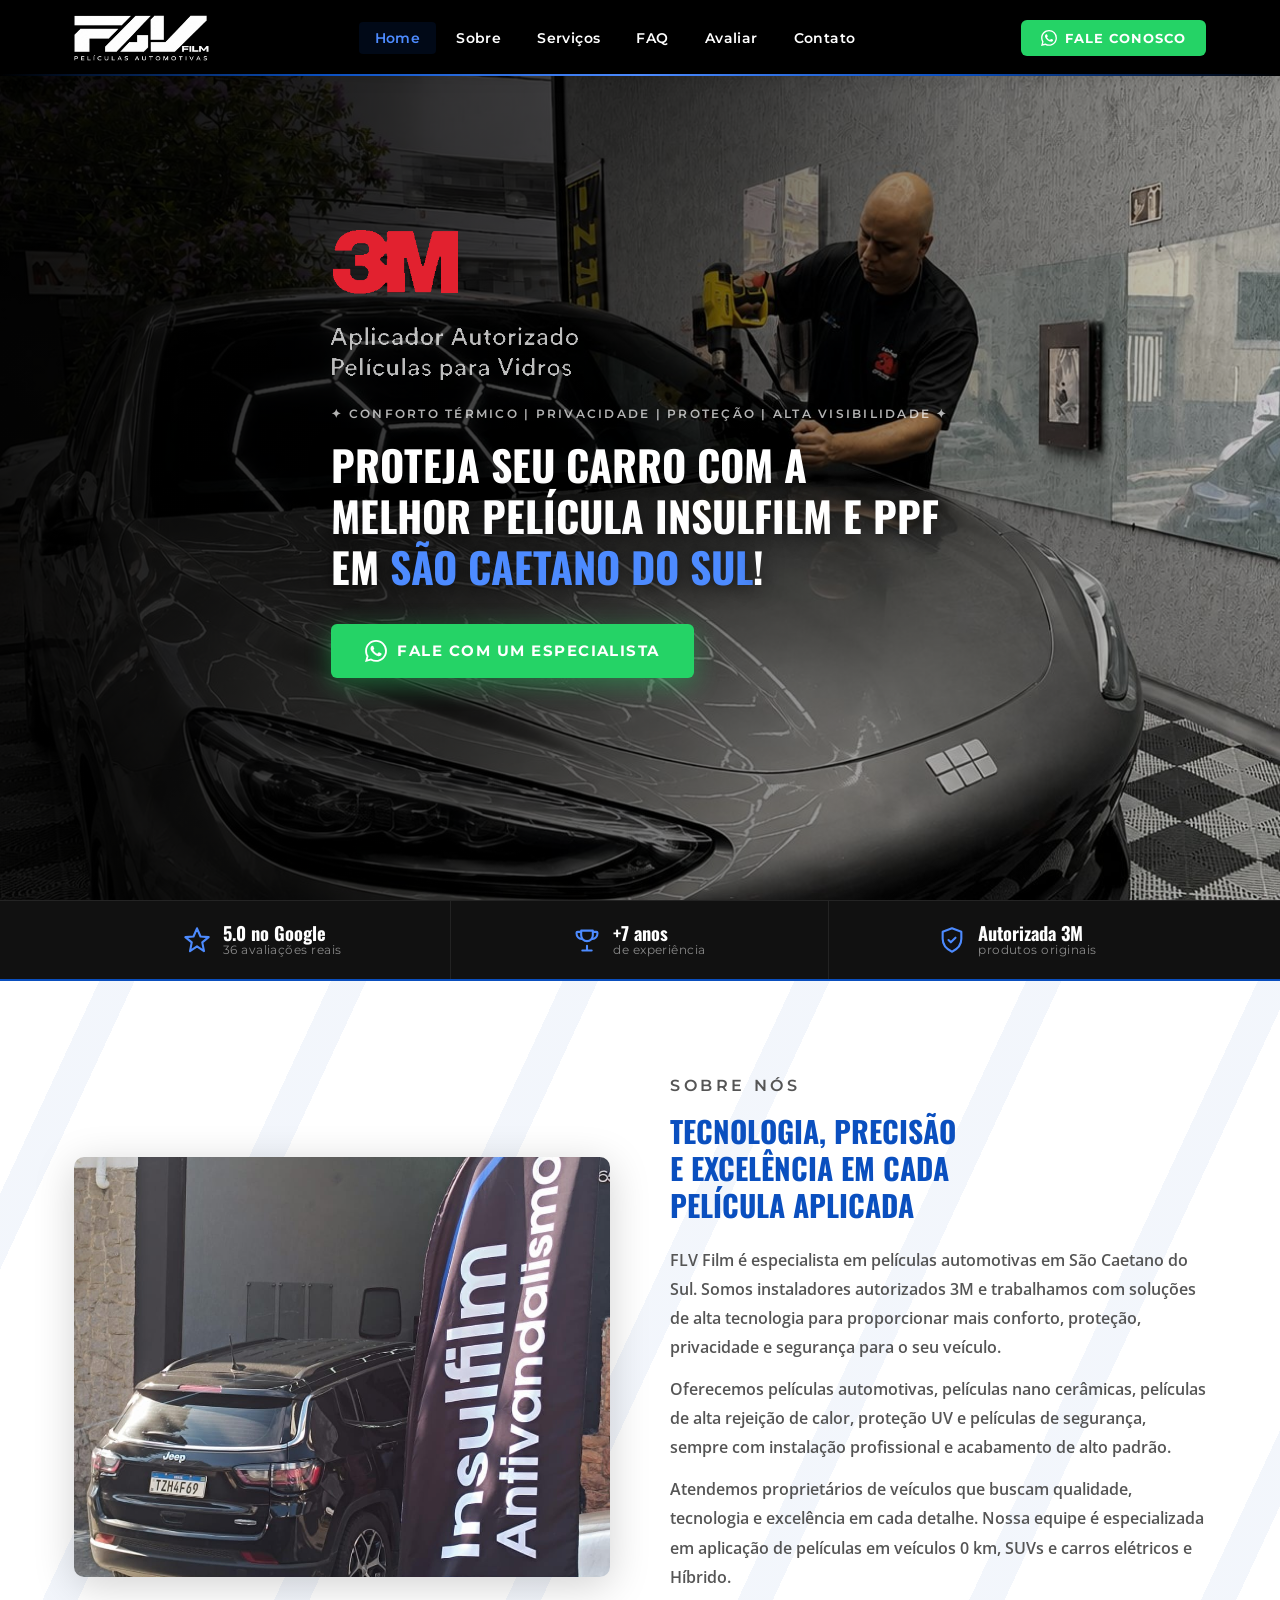
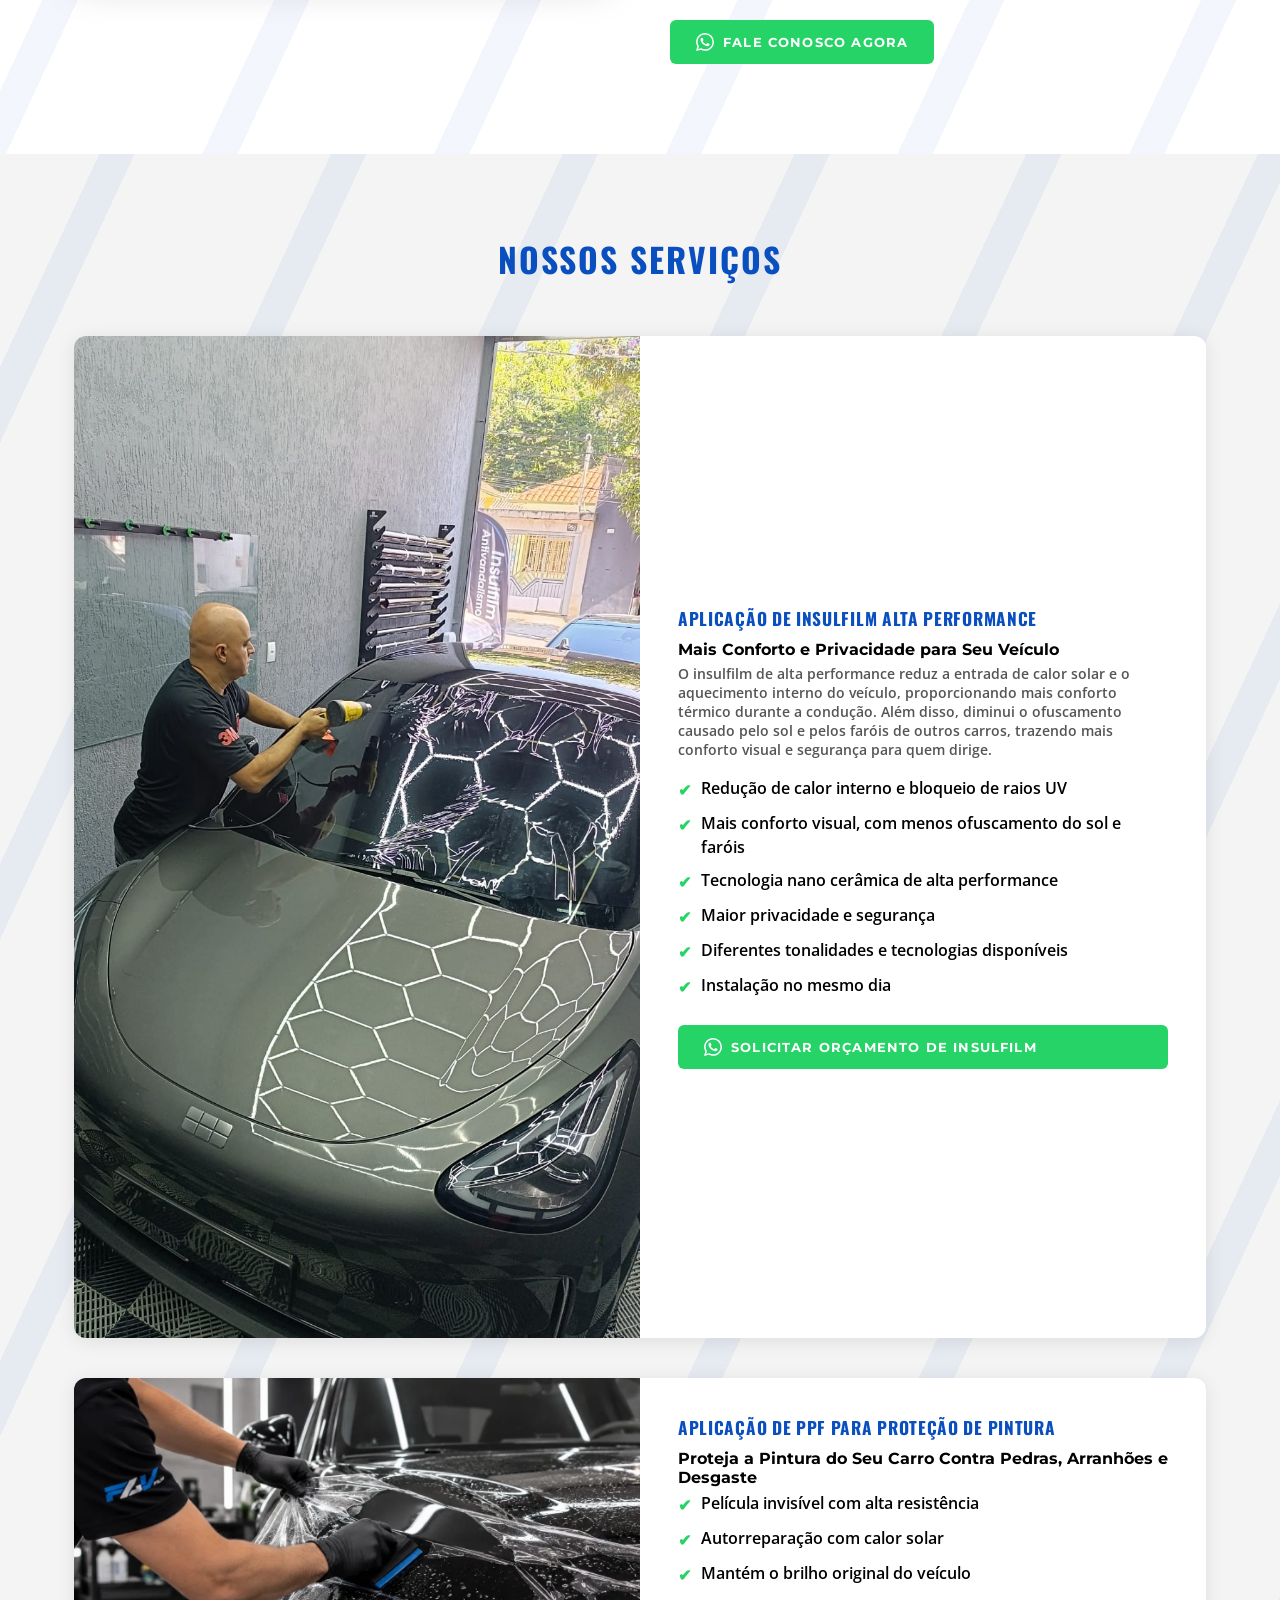
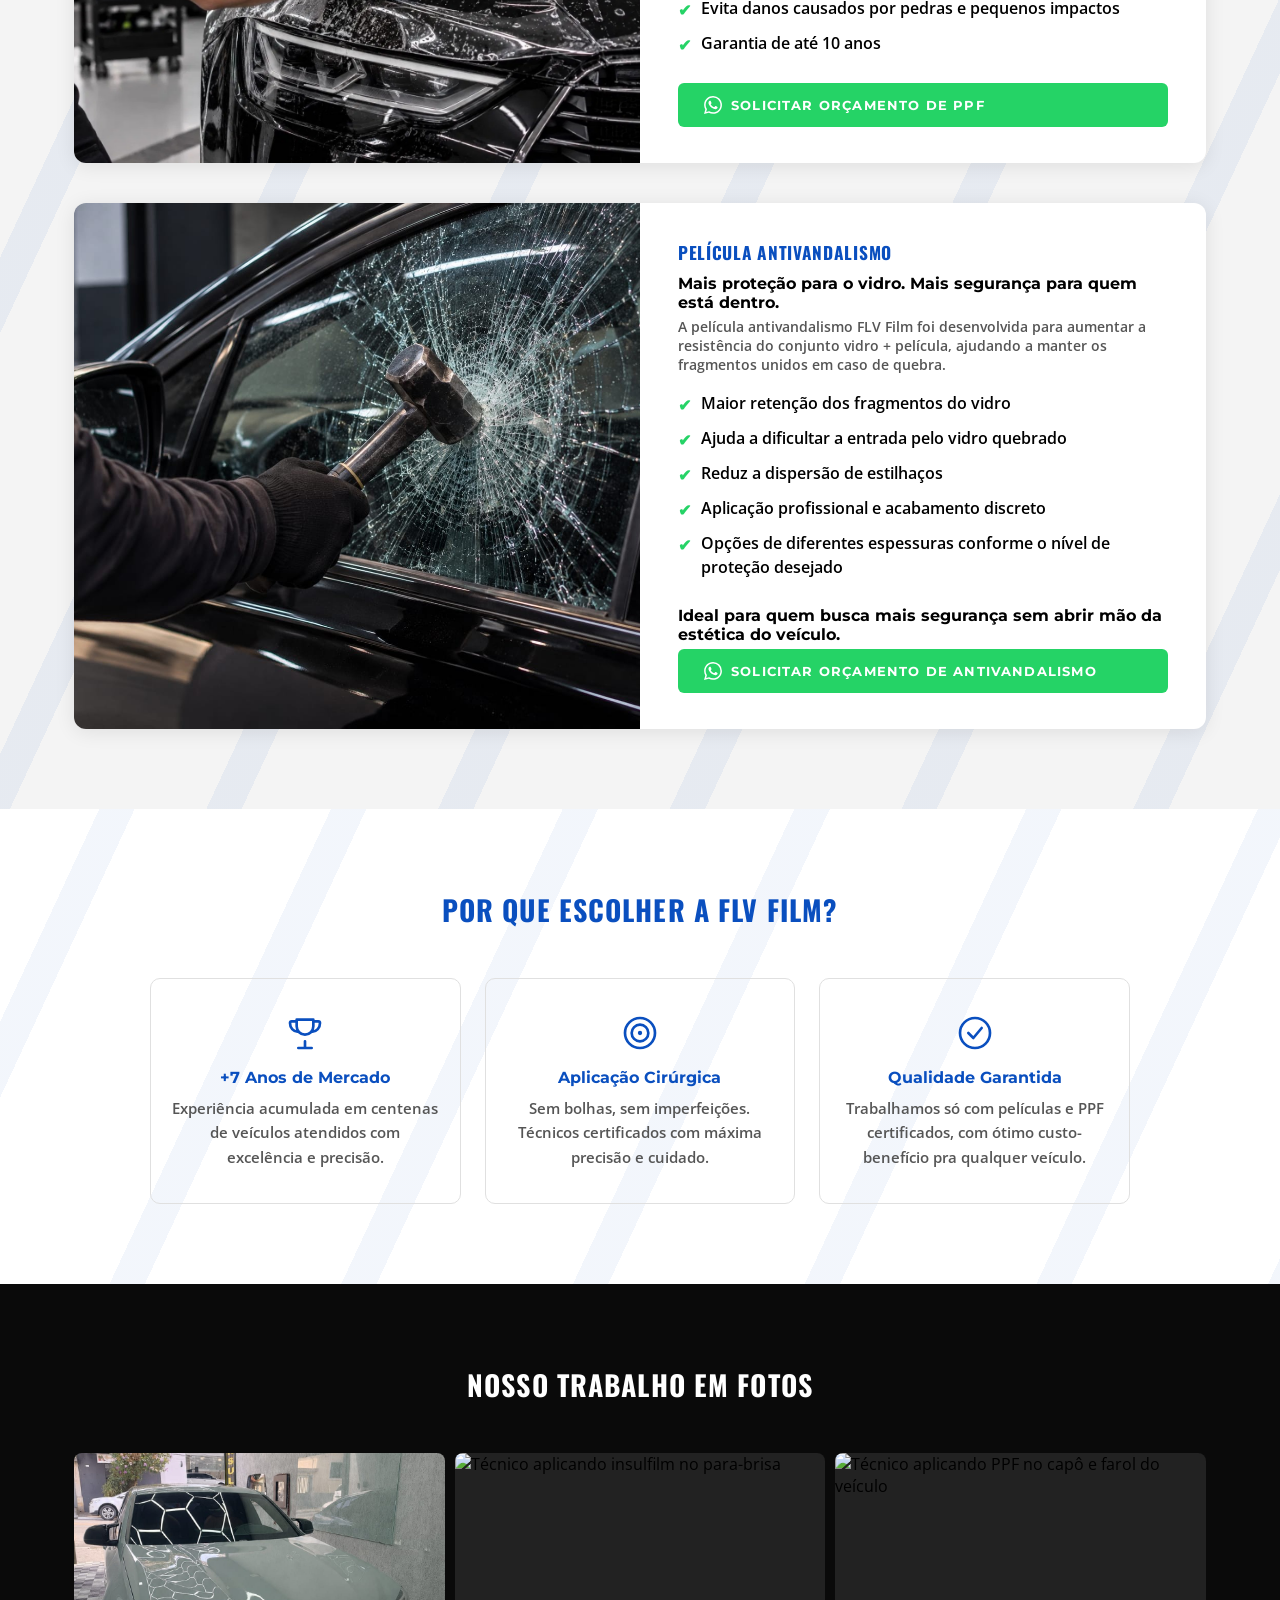
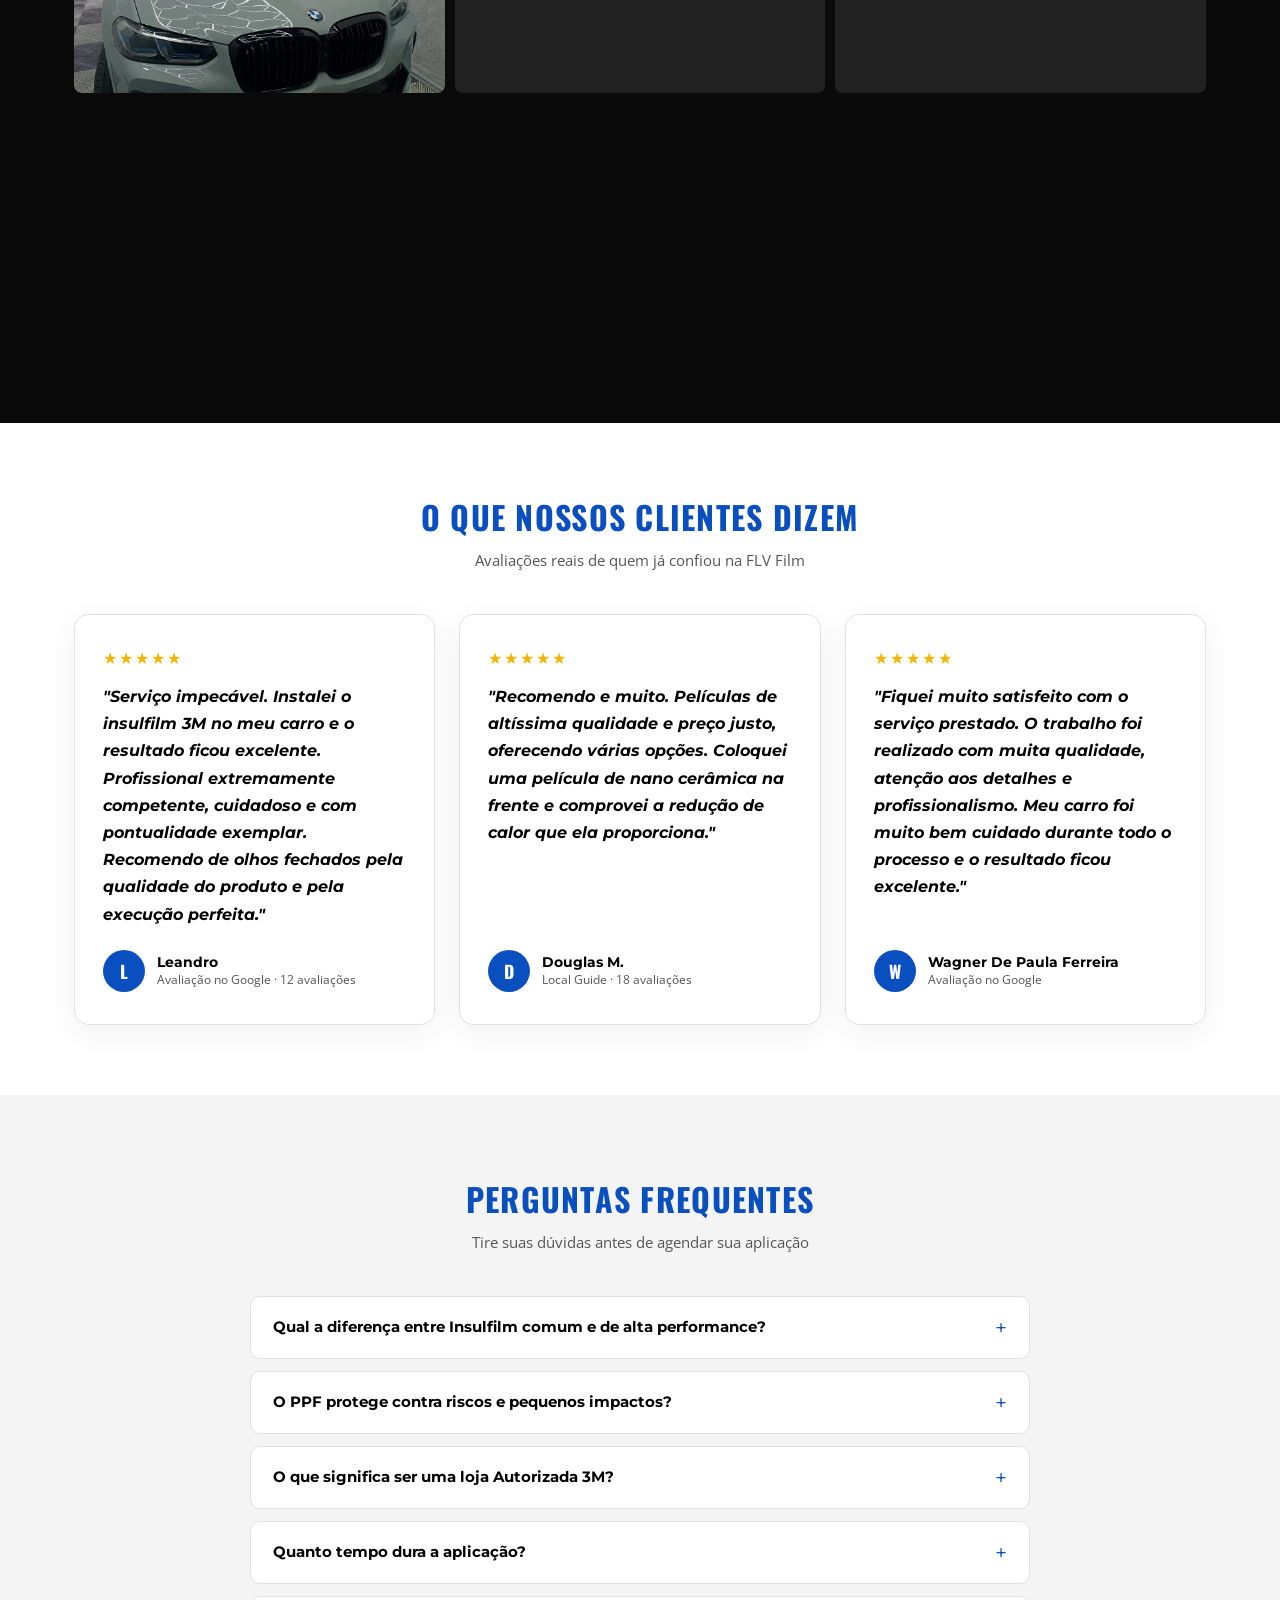
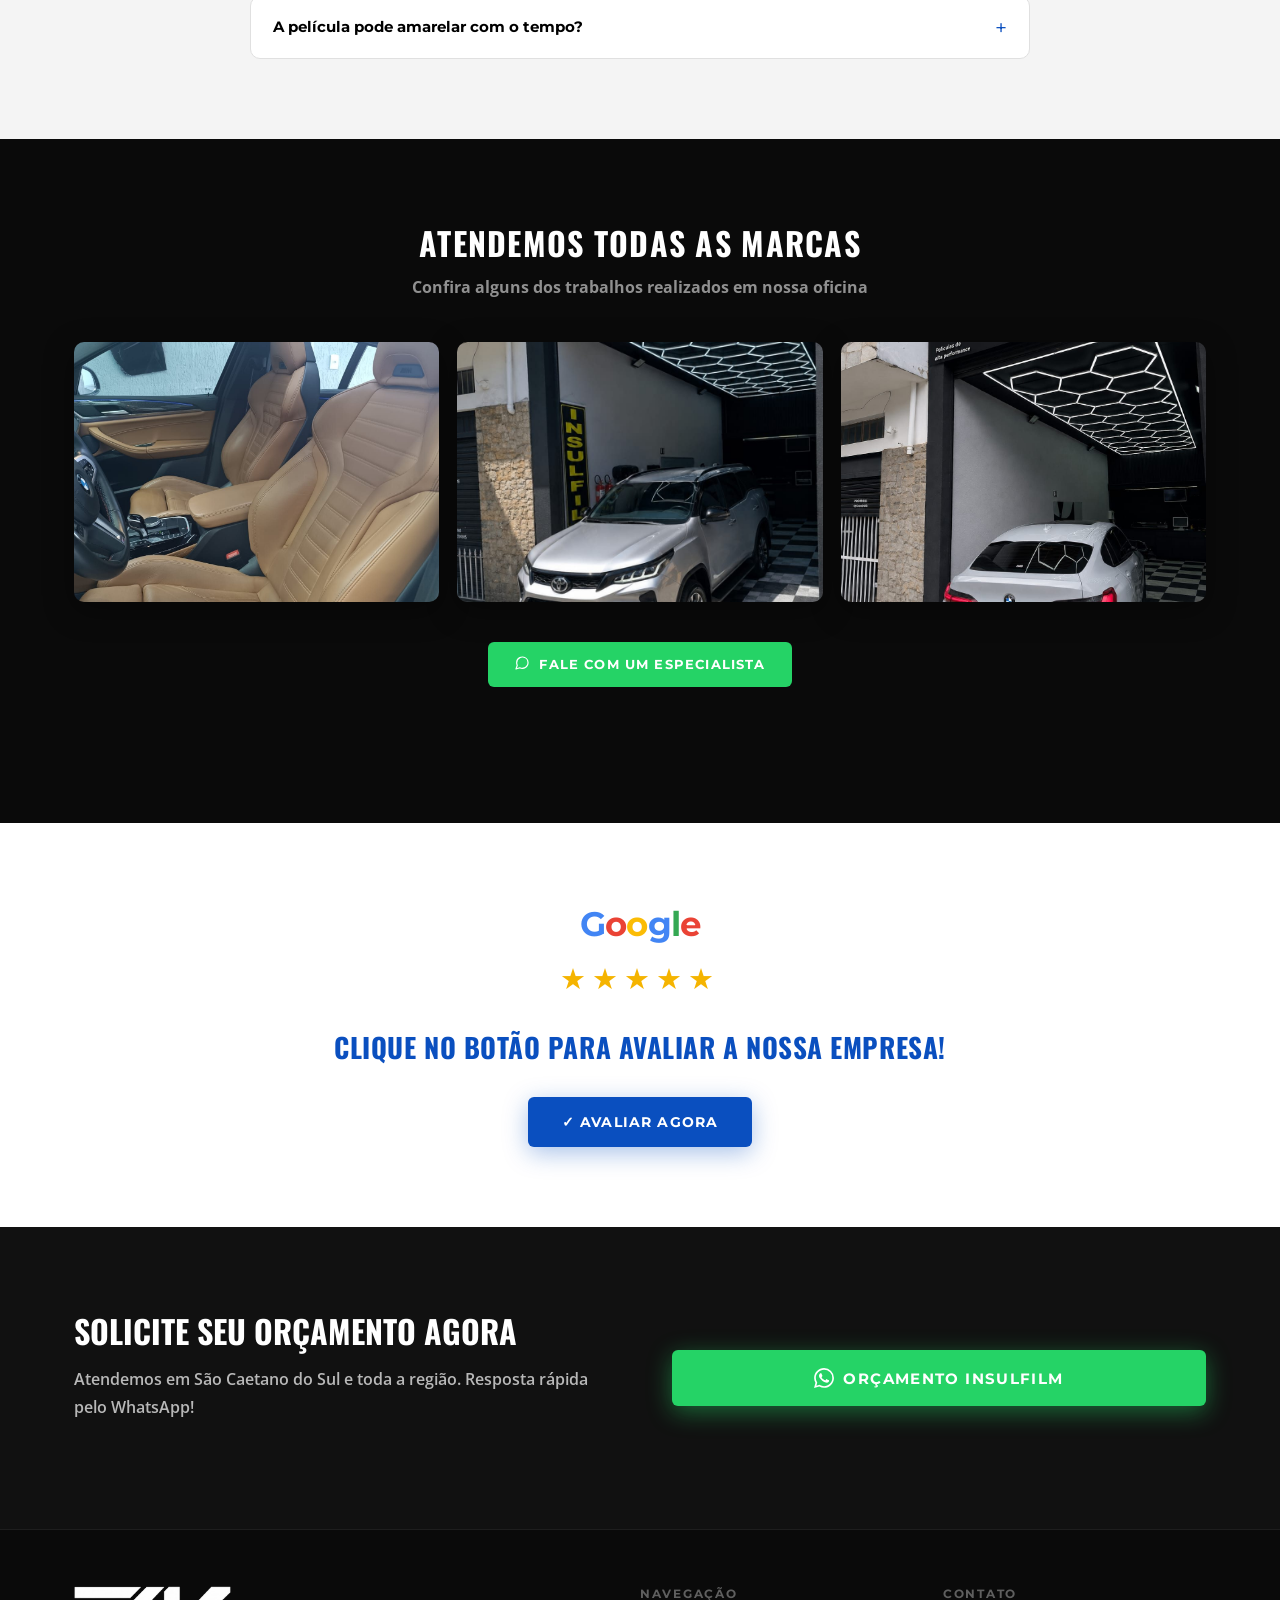
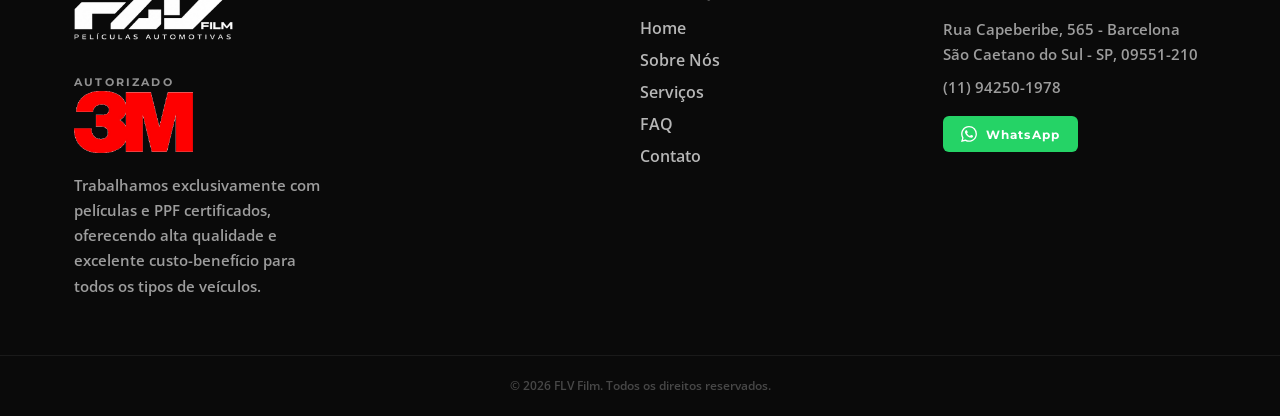
==== commit b2b79b28: "Add files via upload" ====
--- a/index.html
+++ b/index.html
@@ -126,11 +126,9 @@
           E EXCELÊNCIA EM CADA<br/>
           PELÍCULA APLICADA
         </h2>
-        <p><strong>Na FLV Film</strong>, acreditamos que uma película automotiva vai muito além da estética.</p>
-        <p>Somos especializados em <strong>películas automotivas de alta performance</strong>, oferecendo soluções para quem busca mais conforto, proteção, privacidade e tecnologia para o seu veículo.</p>
-        <p>Trabalhamos com produtos de marcas reconhecidas e diferentes tecnologias de películas, sempre buscando oferecer a solução mais adequada para cada necessidade. Nossa aplicação é realizada com <strong>técnica, precisão e atenção aos detalhes</strong>, porque sabemos que o acabamento faz toda a diferença.</p>
-        <p>Nosso compromisso é proporcionar uma experiência segura e profissional, desde a escolha da película até a entrega do veículo.</p>
-        <p><strong>FLV Film. Tecnologia, proteção e excelência em cada aplicação.</strong></p>
+        <p>FLV Film é especialista em películas automotivas em São Caetano do Sul. Somos instaladores autorizados 3M e trabalhamos com soluções de alta tecnologia para proporcionar mais conforto, proteção, privacidade e segurança para o seu veículo.</p>
+        <p>Oferecemos películas automotivas, películas nano cerâmicas, películas de alta rejeição de calor, proteção UV e películas de segurança, sempre com instalação profissional e acabamento de alto padrão.</p>
+        <p>Atendemos proprietários de veículos que buscam qualidade, tecnologia e excelência em cada detalhe. Nossa equipe é especializada em aplicação de películas em veículos 0 km, SUVs e carros elétricos e Híbrido.</p>
         <a href="https://wa.me/5511942501978?text=Olá,%20vim%20pelo%20site,%20e%20cliquei%20no%20Fale%20Conosco%20Agora,%20na%20seção%20Sobre%20Nós"
            target="_blank" class="btn-green">
           <svg viewBox="0 0 24 24" fill="currentColor" width="18" height="18"><path d="M17.472 14.382c-.297-.149-1.758-.867-2.03-.967-.273-.099-.471-.148-.67.15-.197.297-.767.966-.94 1.164-.173.199-.347.223-.644.075-.297-.15-1.255-.463-2.39-1.475-.883-.788-1.48-1.761-1.653-2.059-.173-.297-.018-.458.13-.606.134-.133.298-.347.446-.52.149-.174.198-.298.298-.497.099-.198.05-.371-.025-.52-.075-.149-.669-1.612-.916-2.207-.242-.579-.487-.5-.669-.51-.173-.008-.371-.01-.57-.01-.198 0-.52.074-.792.372-.272.297-1.04 1.016-1.04 2.479 0 1.462 1.065 2.875 1.213 3.074.149.198 2.096 3.2 5.077 4.487.709.306 1.262.489 1.694.625.712.227 1.36.195 1.871.118.571-.085 1.758-.719 2.006-1.413.248-.694.248-1.289.173-1.413-.074-.124-.272-.198-.57-.347m-5.421 7.403h-.004a9.87 9.87 0 01-5.031-1.378l-.361-.214-3.741.982.998-3.648-.235-.374a9.86 9.86 0 01-1.51-5.26c.001-5.45 4.436-9.884 9.888-9.884 2.64 0 5.122 1.03 6.988 2.898a9.825 9.825 0 012.893 6.994c-.003 5.45-4.437 9.884-9.885 9.884m8.413-18.297A11.815 11.815 0 0012.05 0C5.495 0 .16 5.335.157 11.892c0 2.096.547 4.142 1.588 5.945L.057 24l6.305-1.654a11.882 11.882 0 005.683 1.448h.005c6.554 0 11.89-5.335 11.893-11.893a11.821 11.821 0 00-3.48-8.413z"/></svg>
@@ -159,8 +157,11 @@
         <div class="srv-info">
           <h3>APLICAÇÃO DE INSULFILM ALTA PERFORMANCE</h3>
           <p class="srv-sub">Mais Conforto e Privacidade para Seu Veículo</p>
+          <p class="srv-local">O insulfilm de alta performance reduz a entrada de calor solar e o aquecimento interno do veículo, proporcionando mais conforto térmico durante a condução. Além disso, diminui o ofuscamento causado pelo sol e pelos faróis de outros carros, trazendo mais conforto visual e segurança para quem dirige.</p>
           <ul class="srv-lista">
             <li><span class="ck">✔</span> Redução de calor interno e bloqueio de raios UV</li>
+            <li><span class="ck">✔</span> Mais conforto visual, com menos ofuscamento do sol e faróis</li>
+            <li><span class="ck">✔</span> Tecnologia nano cerâmica de alta performance</li>
             <li><span class="ck">✔</span> Maior privacidade e segurança</li>
             <li><span class="ck">✔</span> Diferentes tonalidades e tecnologias disponíveis</li>
             <li><span class="ck">✔</span> Instalação no mesmo dia</li>
@@ -174,7 +175,7 @@
       </div>
 
       <!-- PPF -->
-      <div class="srv-row srv-row--alt reveal">
+      <div class="srv-row reveal">
         <div class="srv-fotos">
           <img
             src="real-ppf-audi-farol.jpg"
@@ -263,20 +264,14 @@
     <div class="container">
       <h2 class="dif-h2">NOSSO TRABALHO EM FOTOS</h2>
       <div class="fotos-grid">
-        <div class="foto-item foto-item--tall">
+        <div class="foto-item">
           <img src="real-bmw-frente.jpg" alt="BMW X4 com insulfilm aplicado na FLV Film" loading="lazy" />
         </div>
         <div class="foto-item">
-          <img src="real-parabrisa-ppf.jpg" alt="Técnico aplicando insulfilm no para-brisa" loading="lazy" />
+          <img src="real-parabrisa-tecnico2.jpg" alt="Técnico aplicando insulfilm no para-brisa" loading="lazy" />
         </div>
         <div class="foto-item">
-          <img src="real-capo-ppf.jpg" alt="Aplicação de PPF no capô do veículo" loading="lazy" />
-        </div>
-        <div class="foto-item">
-          <img src="real-volante.jpg" alt="Proteção aplicada no volante do veículo" loading="lazy" />
-        </div>
-        <div class="foto-item">
-          <img src="real-volante-detalhe.jpg" alt="Aplicação de proteção no volante em detalhe" loading="lazy" />
+          <img src="real-capo-farol-tecnico.jpg" alt="Técnico aplicando PPF no capô e farol do veículo" loading="lazy" />
         </div>
       </div>
     </div>
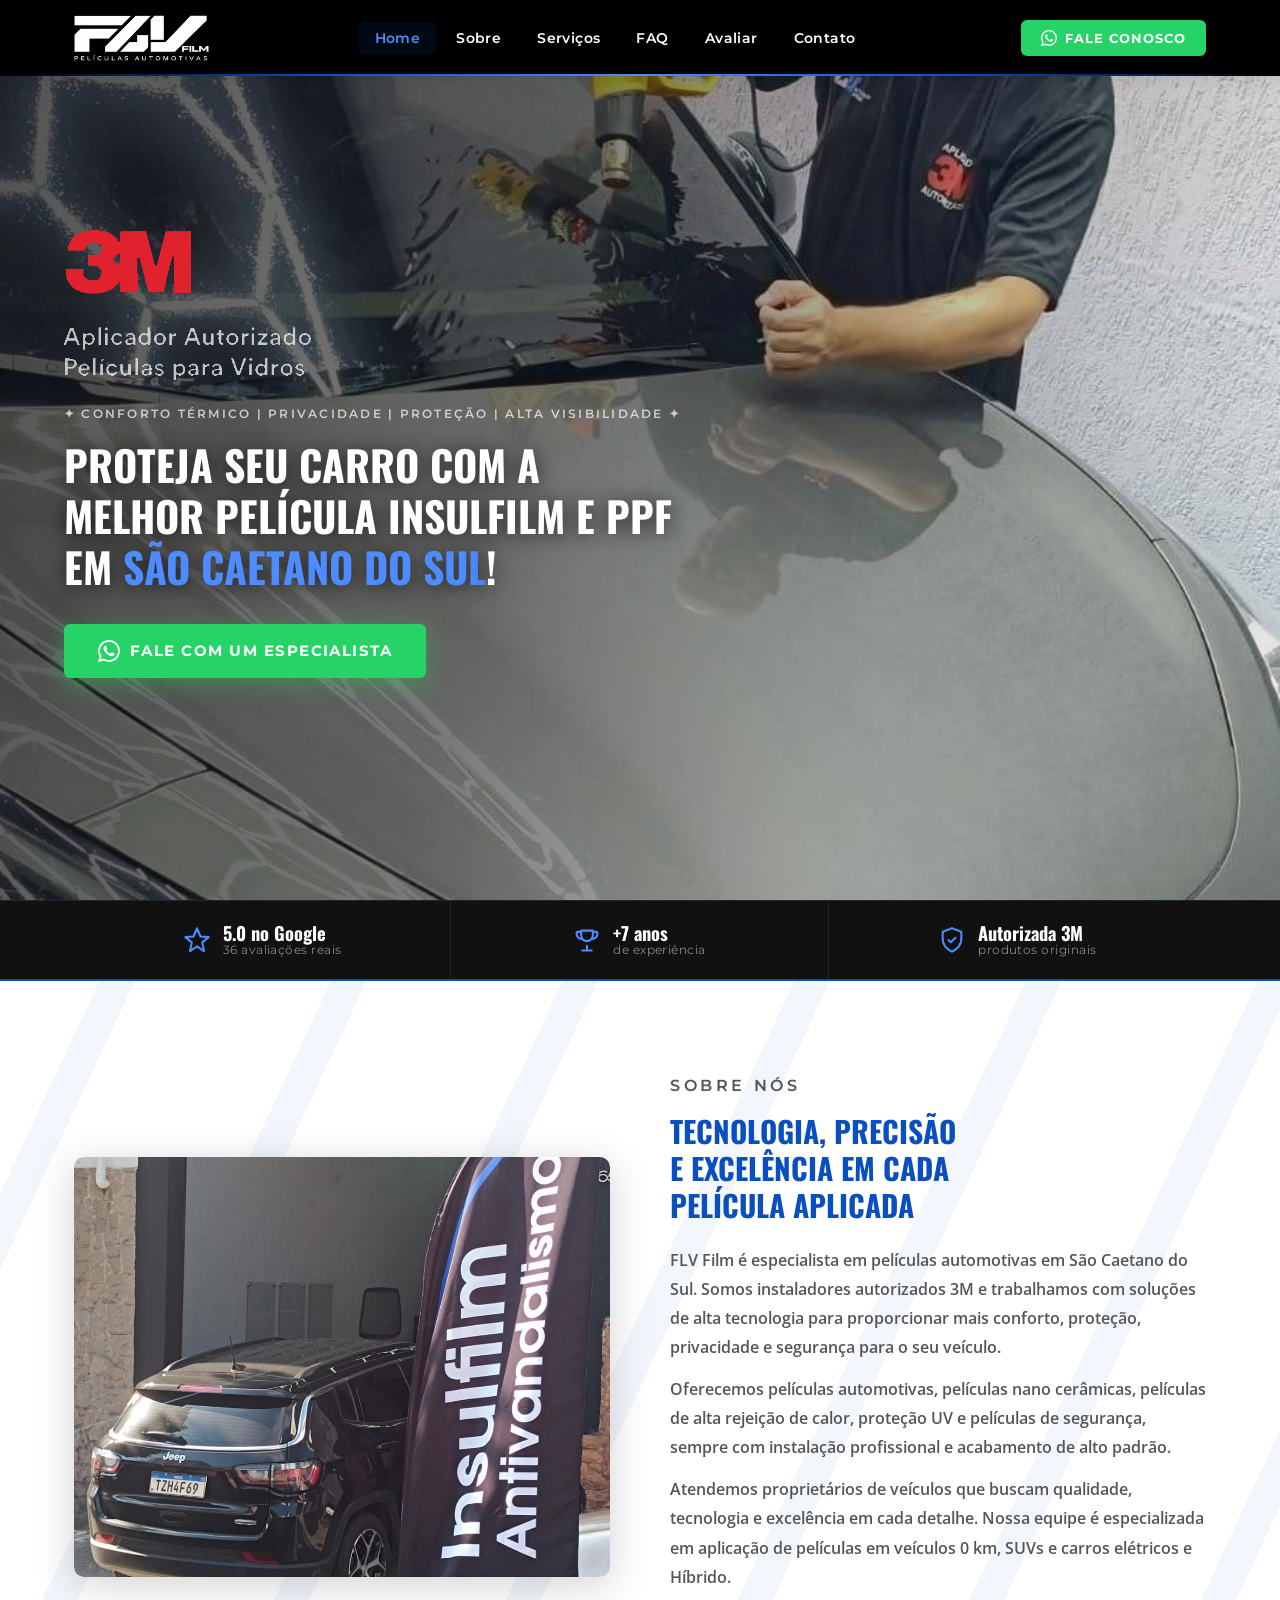
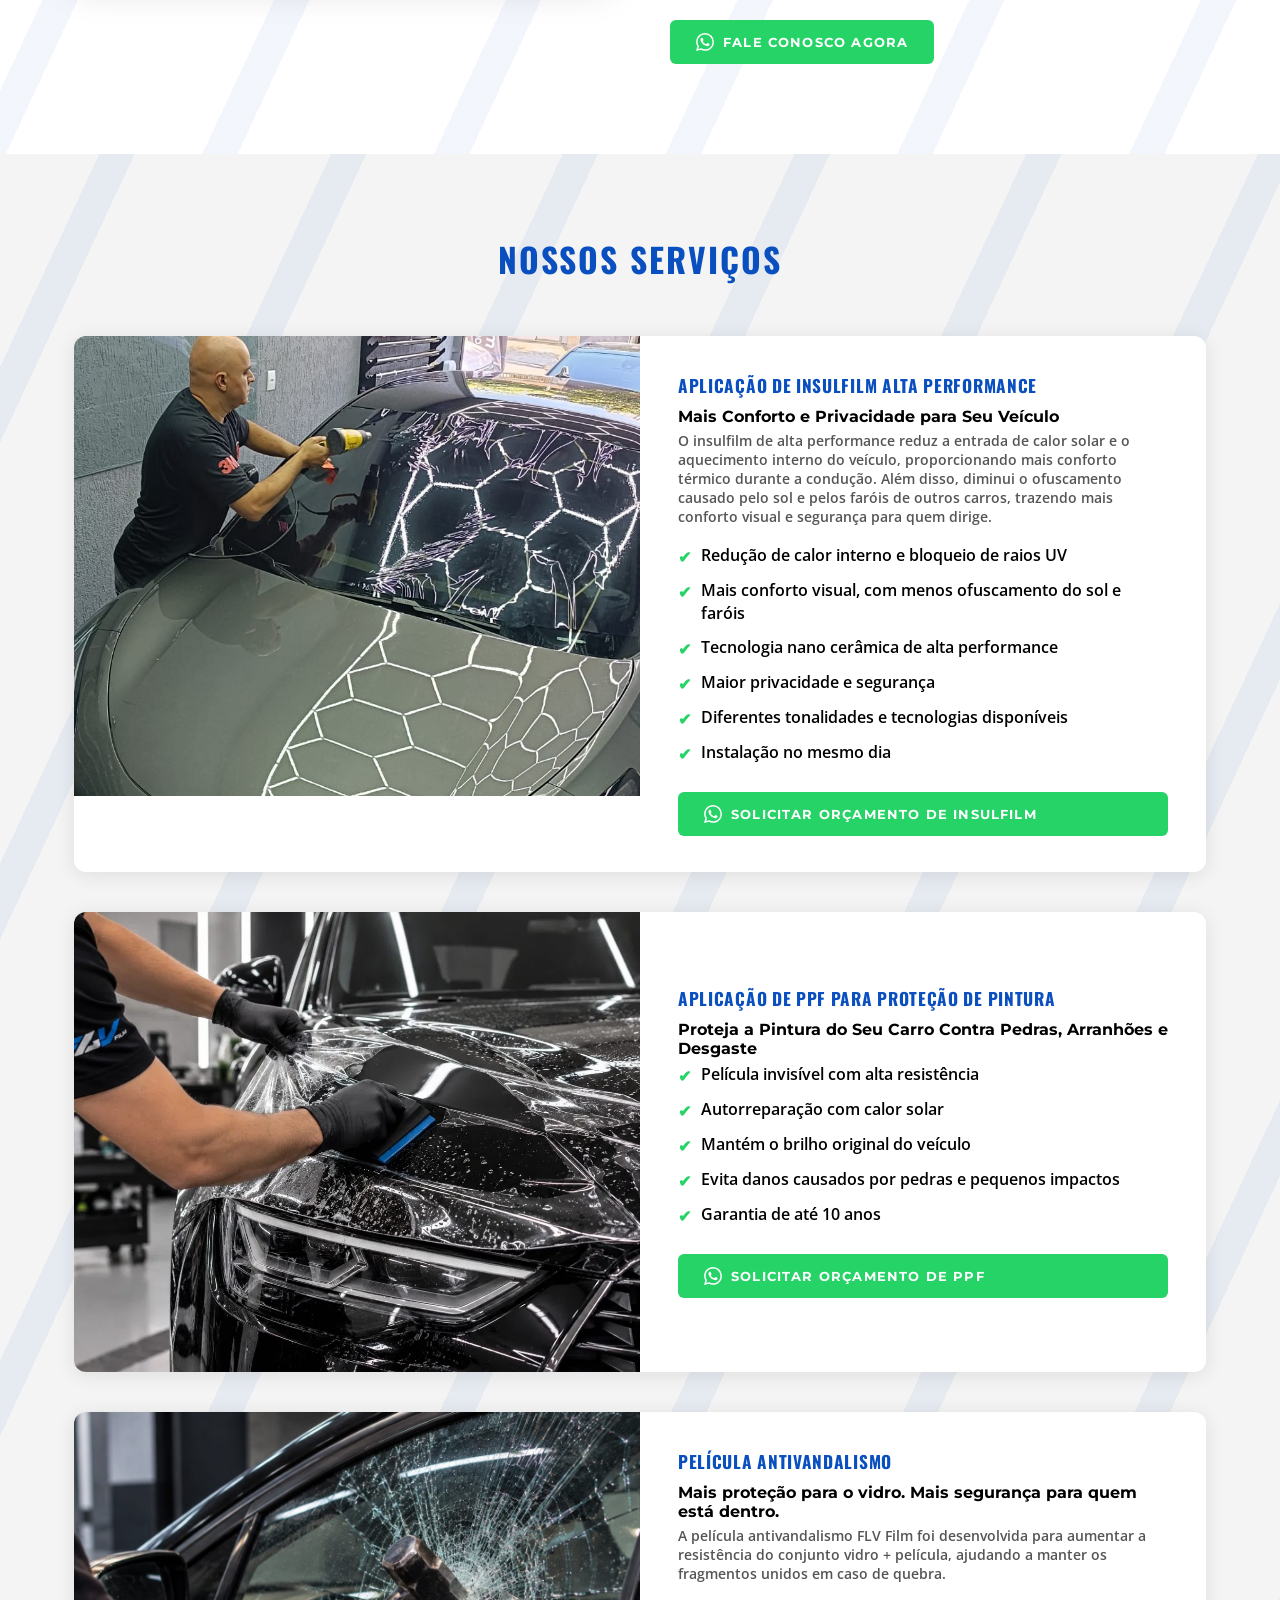
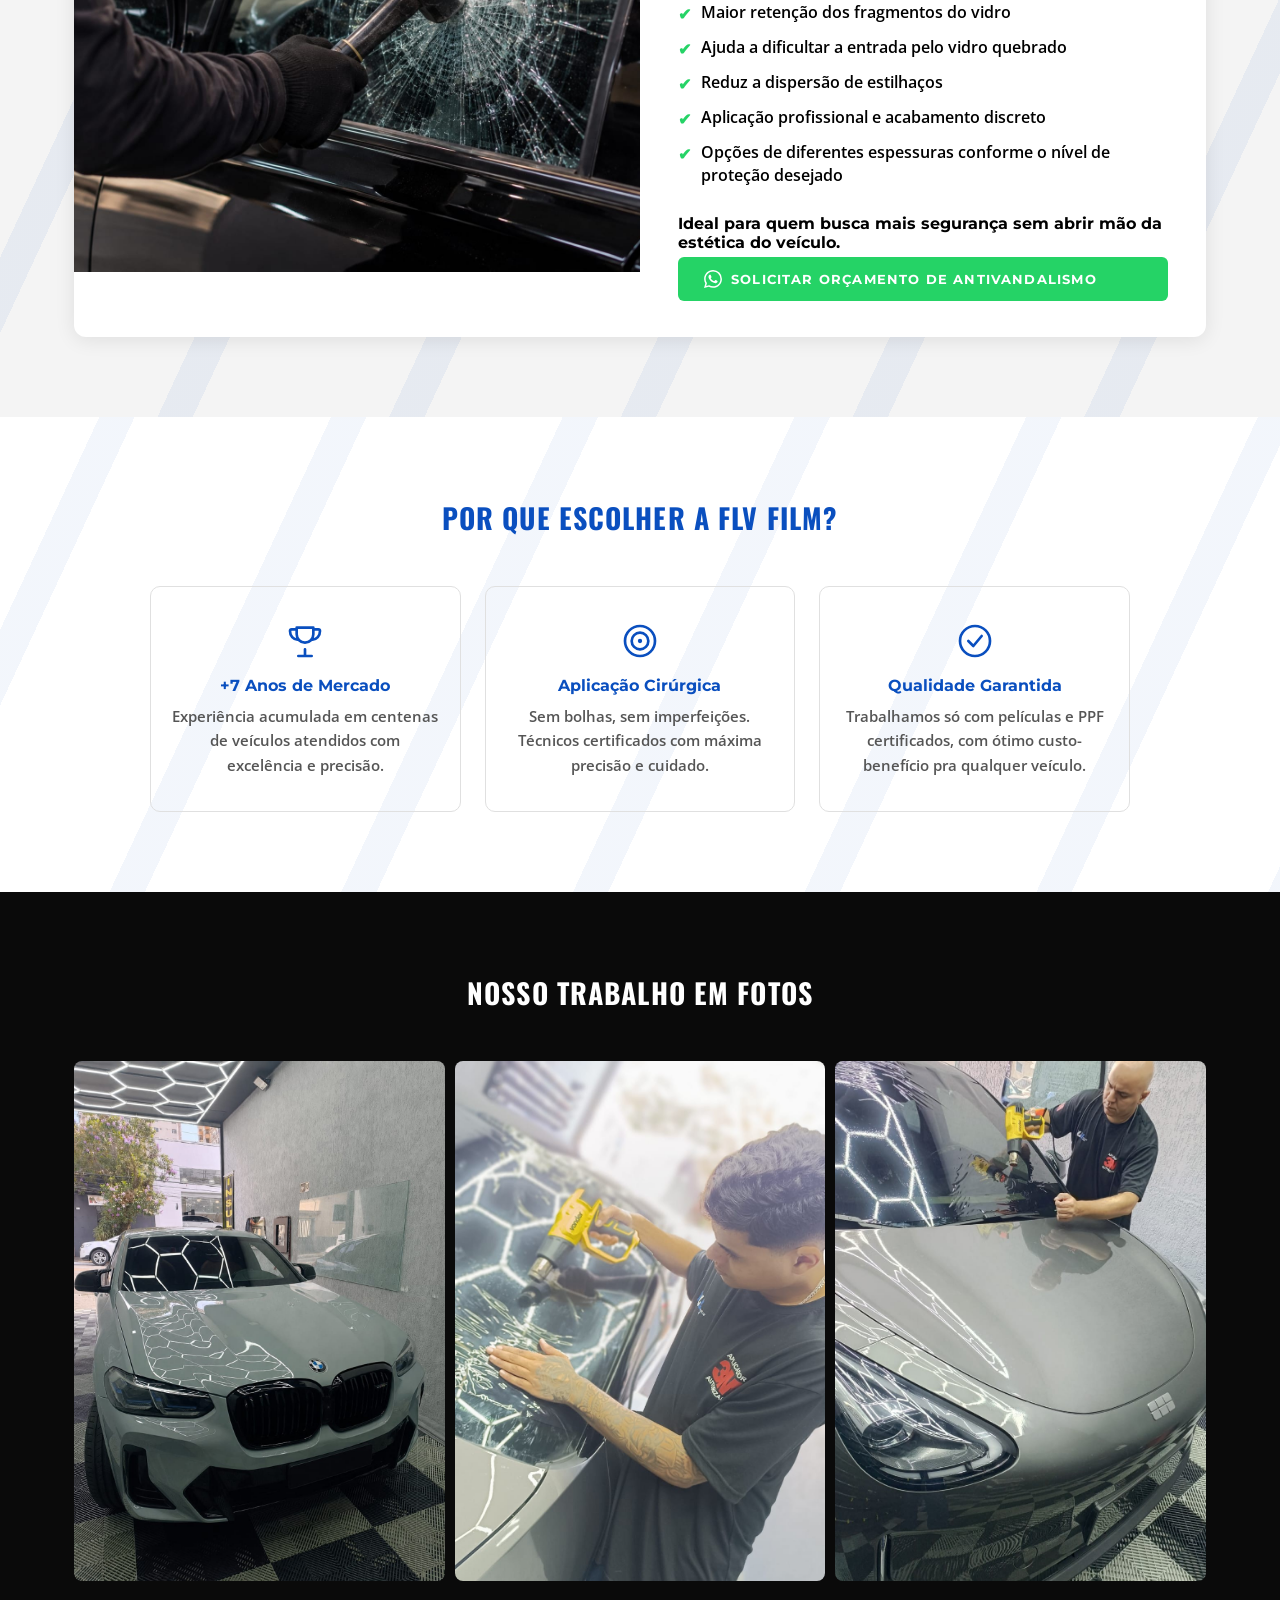
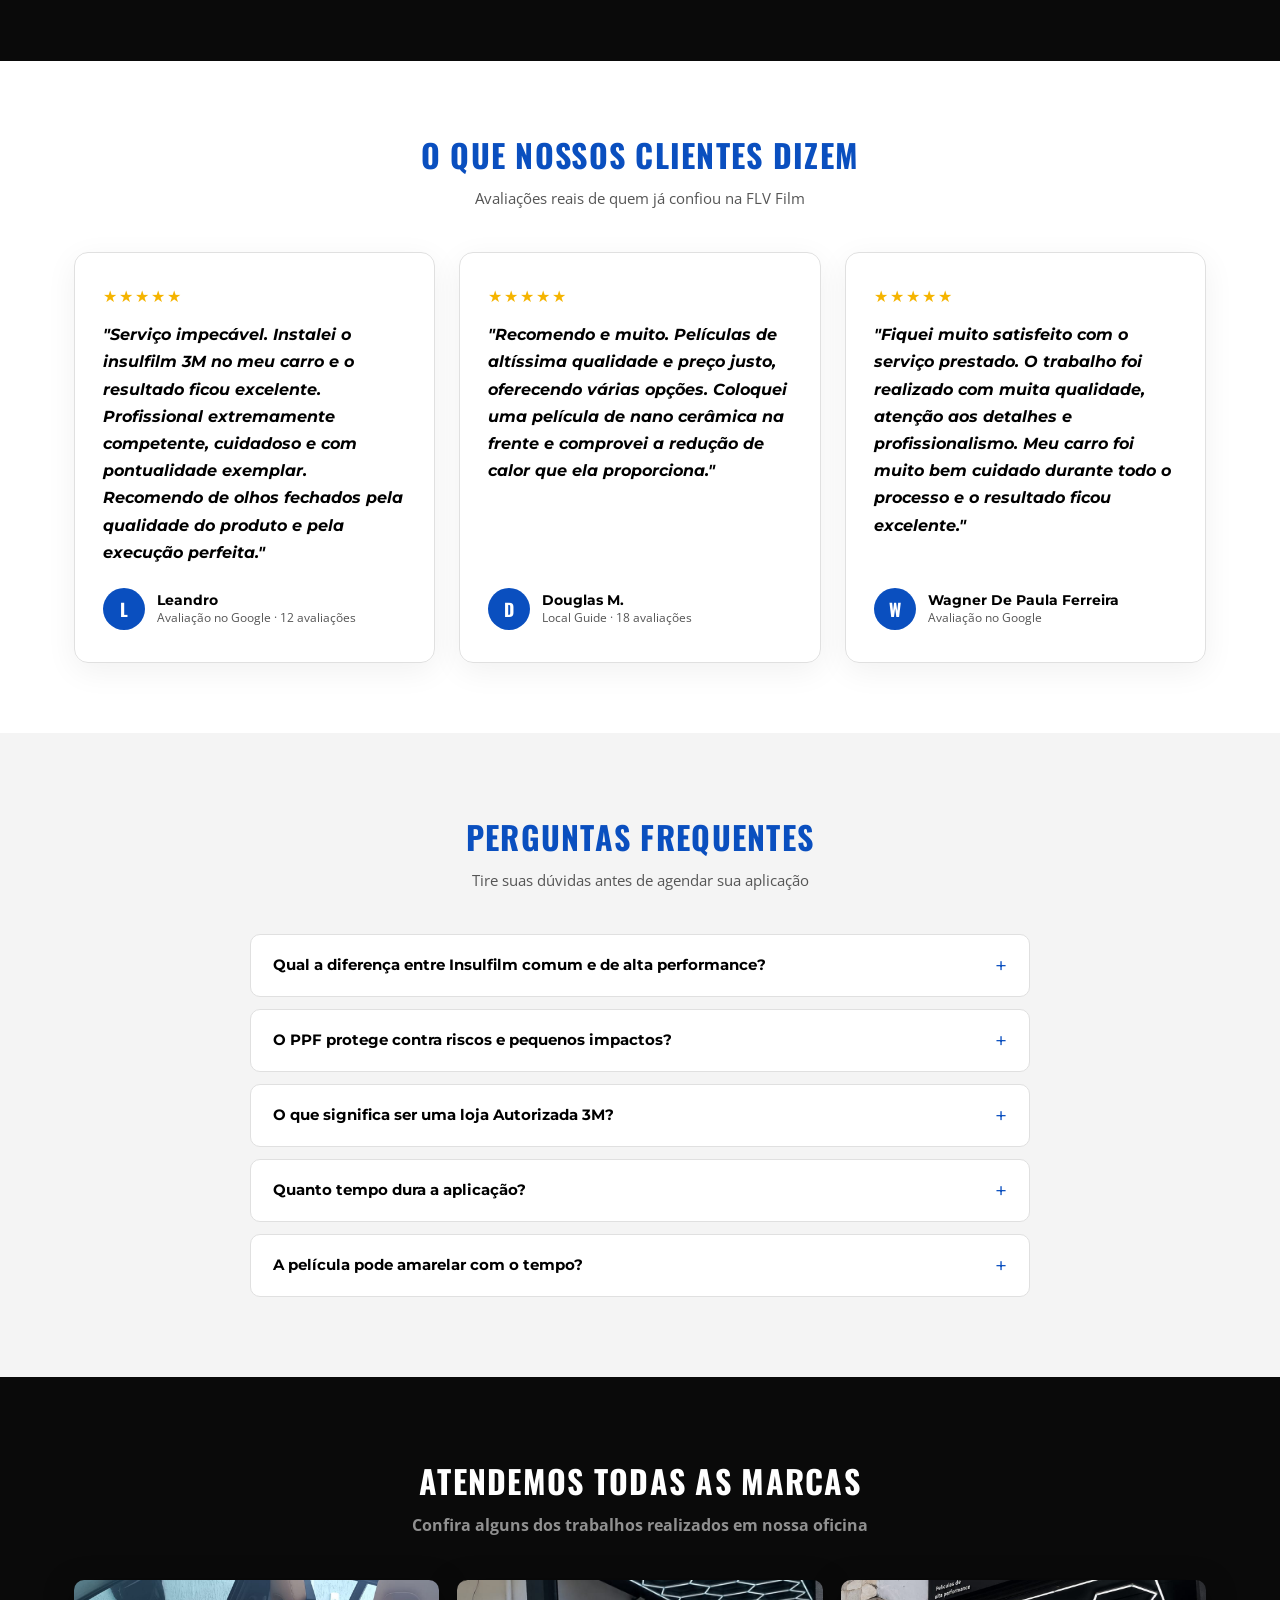
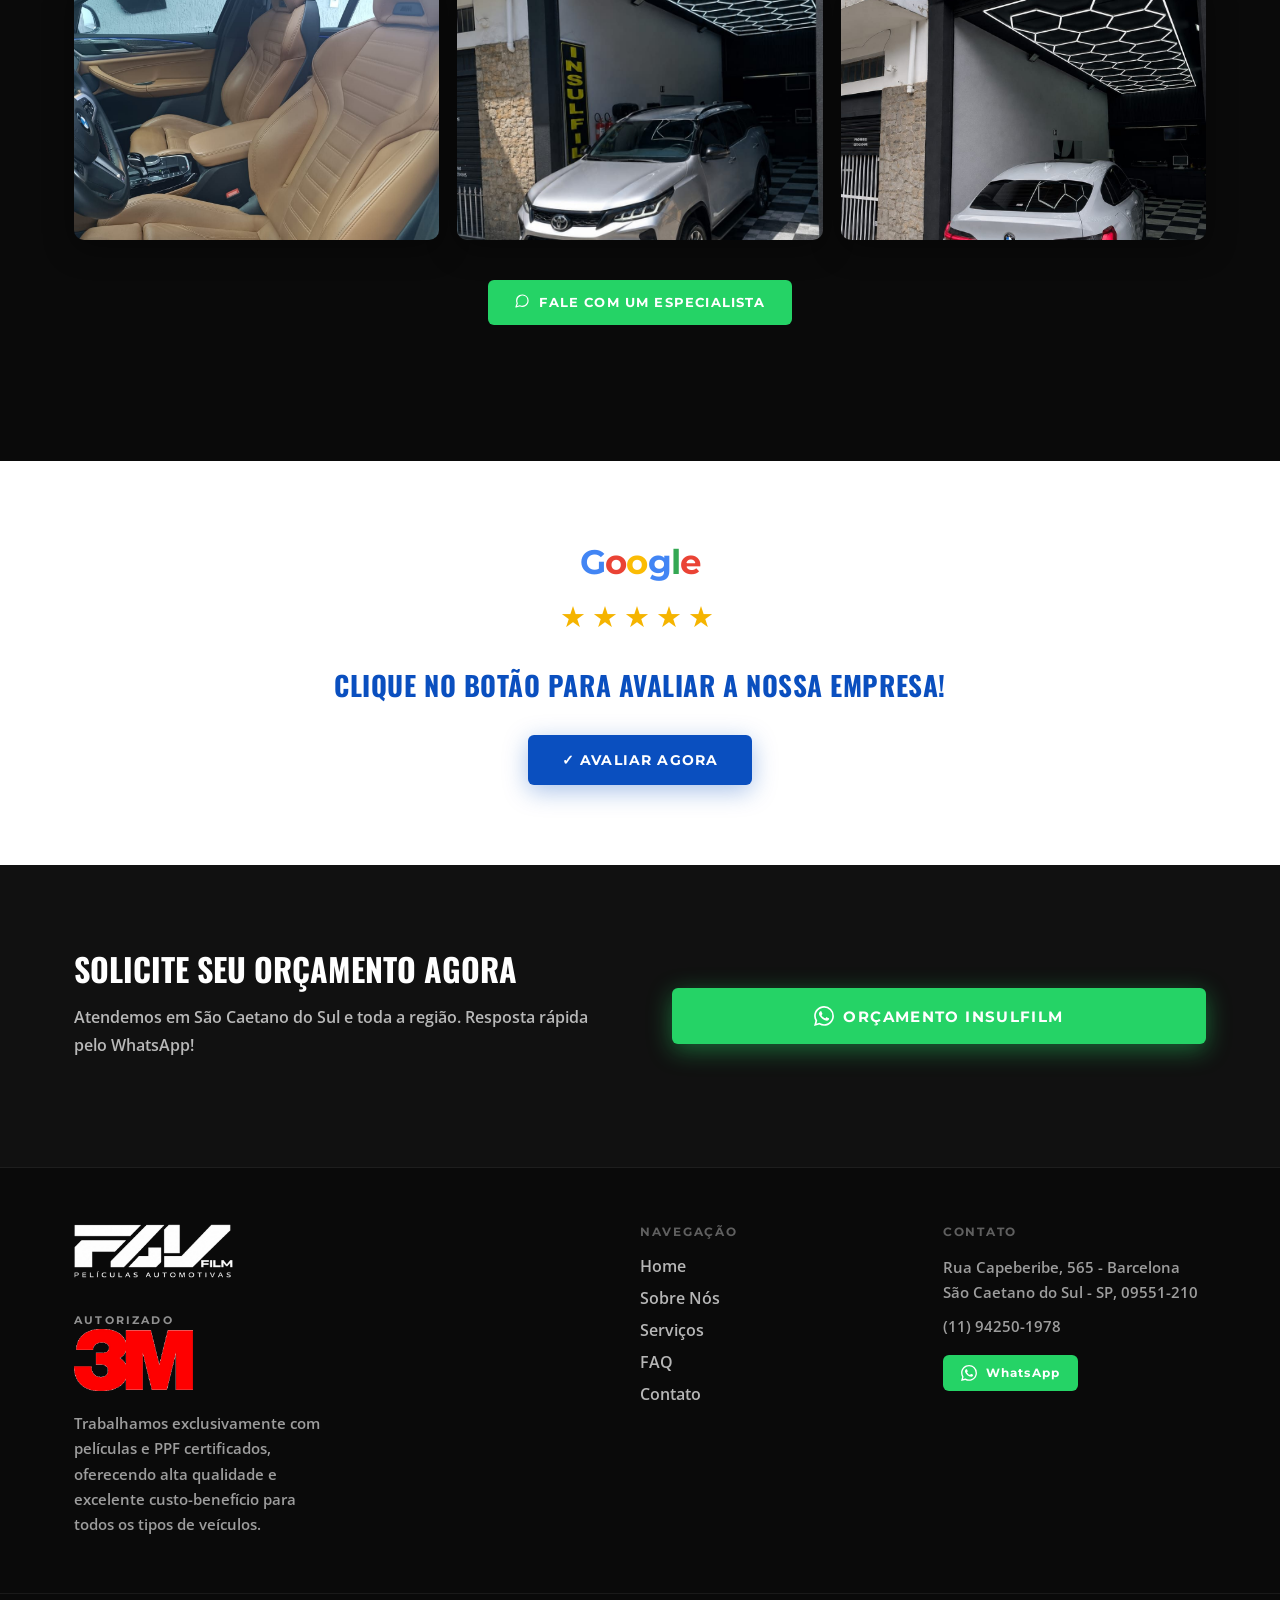
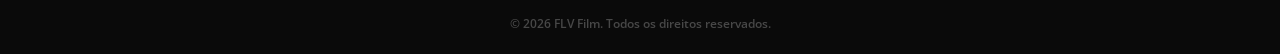
==== commit 0a93eda1: "Add files via upload" ====
--- a/index.html
+++ b/index.html
@@ -3,6 +3,15 @@
 <head>
   <meta charset="UTF-8" />
   <meta name="viewport" content="width=device-width, initial-scale=1.0" />
+  <!-- Google tag (gtag.js) -->
+  <script async src="https://www.googletagmanager.com/gtag/js?id=AW-18434719067"></script>
+  <script>
+    window.dataLayer = window.dataLayer || [];
+    function gtag(){dataLayer.push(arguments);}
+    gtag('js', new Date());
+
+    gtag('config', 'AW-18434719067');
+  </script>
   <title>FLV Film | Insulfilm e PPF em São Caetano do Sul</title>
   <meta name="description" content="FLV Film — especialistas em Insulfilm automotivo e PPF em São Caetano do Sul. Proteção de pintura, privacidade e conforto térmico com tecnologia premium. Solicite seu orçamento!" />
   <link rel="icon" type="image/png" href="favicon.png" />
--- a/style.css
+++ b/style.css
@@ -109,23 +109,25 @@
   position: absolute; inset: 0;
   width: 100%; height: 100%; object-fit: cover; object-position: center 30%;
   z-index: 0;
+  filter: brightness(1.18);
 }
 
 .hero-overlay {
   position: absolute; inset: 0; z-index: 1;
   background: linear-gradient(
     100deg,
-    rgba(0,0,0,.88) 0%,
-    rgba(0,0,0,.72) 40%,
-    rgba(0,0,0,.35) 70%,
-    rgba(0,0,0,.15) 100%
+    rgba(0,0,0,.68) 0%,
+    rgba(0,0,0,.52) 40%,
+    rgba(0,0,0,.26) 70%,
+    rgba(0,0,0,.08) 100%
   );
 }
 
 .hero-body {
   position: relative; z-index: 2;
-  padding: 80px 24px 100px;
-  max-width: 680px;
+  margin: 0;
+  padding: 80px 24px 100px 64px;
+  max-width: 740px;
 }
 
 .sr-only {
@@ -388,13 +390,12 @@
 .srv-row--alt .srv-info { order: 1; }
 
 /* FOTOS */
-.srv-fotos { display: flex; min-height: 320px; overflow: hidden; }
+.srv-fotos { display: flex; height: 460px; overflow: hidden; }
 .srv-fotos--duo { display: grid; grid-template-columns: 1fr 1fr; }
 .srv-foto-half { display: flex; overflow: hidden; }
 
 .srv-img {
   width: 100%; height: 100%; object-fit: cover;
-  min-height: 320px;
   transition: transform .5s ease;
 }
 .srv-row:hover .srv-img { transform: scale(1.04); }
@@ -461,26 +462,19 @@
 .fotos-grid {
   display: grid;
   grid-template-columns: repeat(3, 1fr);
-  grid-template-rows: 240px 240px;
   gap: 10px;
 }
 
 .foto-item {
   position: relative; overflow: hidden; border-radius: 8px;
   background: #222;
+  height: 520px;
 }
 .foto-item img {
   width: 100%; height: 100%; object-fit: cover;
   transition: transform .5s ease;
 }
 .foto-item:hover img { transform: scale(1.07); }
-
-.foto-item--tall {
-  grid-row: span 2;
-}
-.foto-item--wide {
-  grid-column: span 2;
-}
 
 /* ============================================================
    MARCAS ATENDIDAS (carrossel + grid de marcas)
@@ -762,15 +756,13 @@
   .srv-row--alt .srv-fotos { order: 1; }
   .srv-row--alt .srv-info { order: 2; }
   .srv-fotos--duo { grid-template-columns: 1fr 1fr; }
-  .srv-img { min-height: 240px; }
+  .srv-fotos { height: 240px; }
   .srv-info { padding: 28px 24px; }
 
   .fotos-grid {
-    grid-template-columns: repeat(2, 1fr);
-    grid-template-rows: auto;
+    grid-template-columns: repeat(3, 1fr);
   }
-  .foto-item--tall { grid-row: span 1; }
-  .foto-item--wide { grid-column: span 2; }
+  .foto-item { height: 340px; }
 
   .cta-wrap { grid-template-columns: 1fr; gap: 40px; }
 
@@ -798,17 +790,18 @@
   .btn-hero-wpp { width: 100%; justify-content: center; padding: 11px 16px; font-size: .78rem; gap: 8px; margin-top: 28vh; }
   .btn-hero-wpp svg { width: 18px; height: 18px; }
 
+  .btn-green { white-space: normal; text-align: center; width: 100%; font-size: .78rem; letter-spacing: .05em; padding: 13px 18px; }
+
   .galeria-slider { height: 240px; }
 
   .servicos { padding: 60px 0; }
   .srv-fotos--duo { grid-template-columns: 1fr; }
-  .srv-img { min-height: 200px; }
+  .srv-fotos { height: 200px; }
 
   .dif-grid { grid-template-columns: 1fr; }
 
-  .fotos-grid { grid-template-columns: 1fr 1fr; }
-  .foto-item--wide { grid-column: span 2; }
-  .fotos-grid .foto-item:nth-child(5) { display: none; }
+  .fotos-grid { grid-template-columns: 1fr; }
+  .foto-item { height: 320px; }
 
   .footer-grid { grid-template-columns: 1fr; }
   .footer-brand { grid-column: auto !important; text-align: center; }
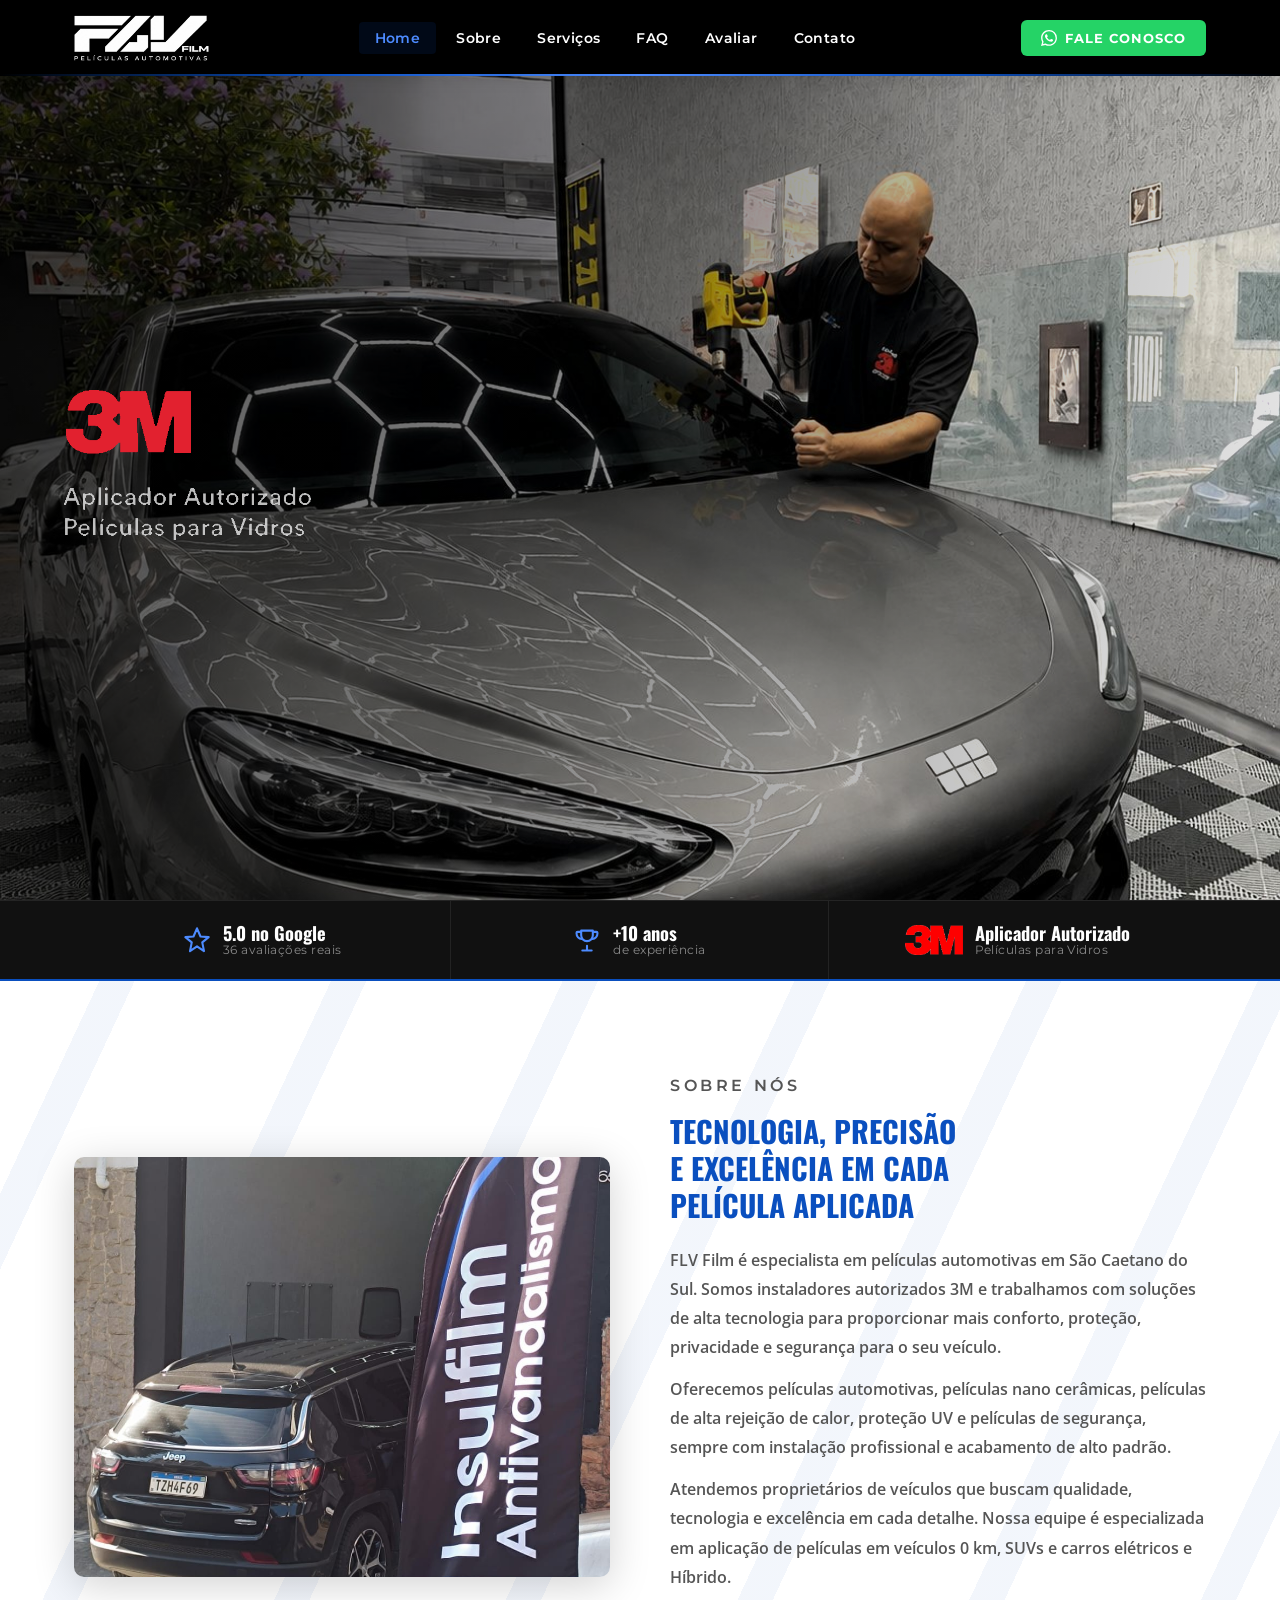
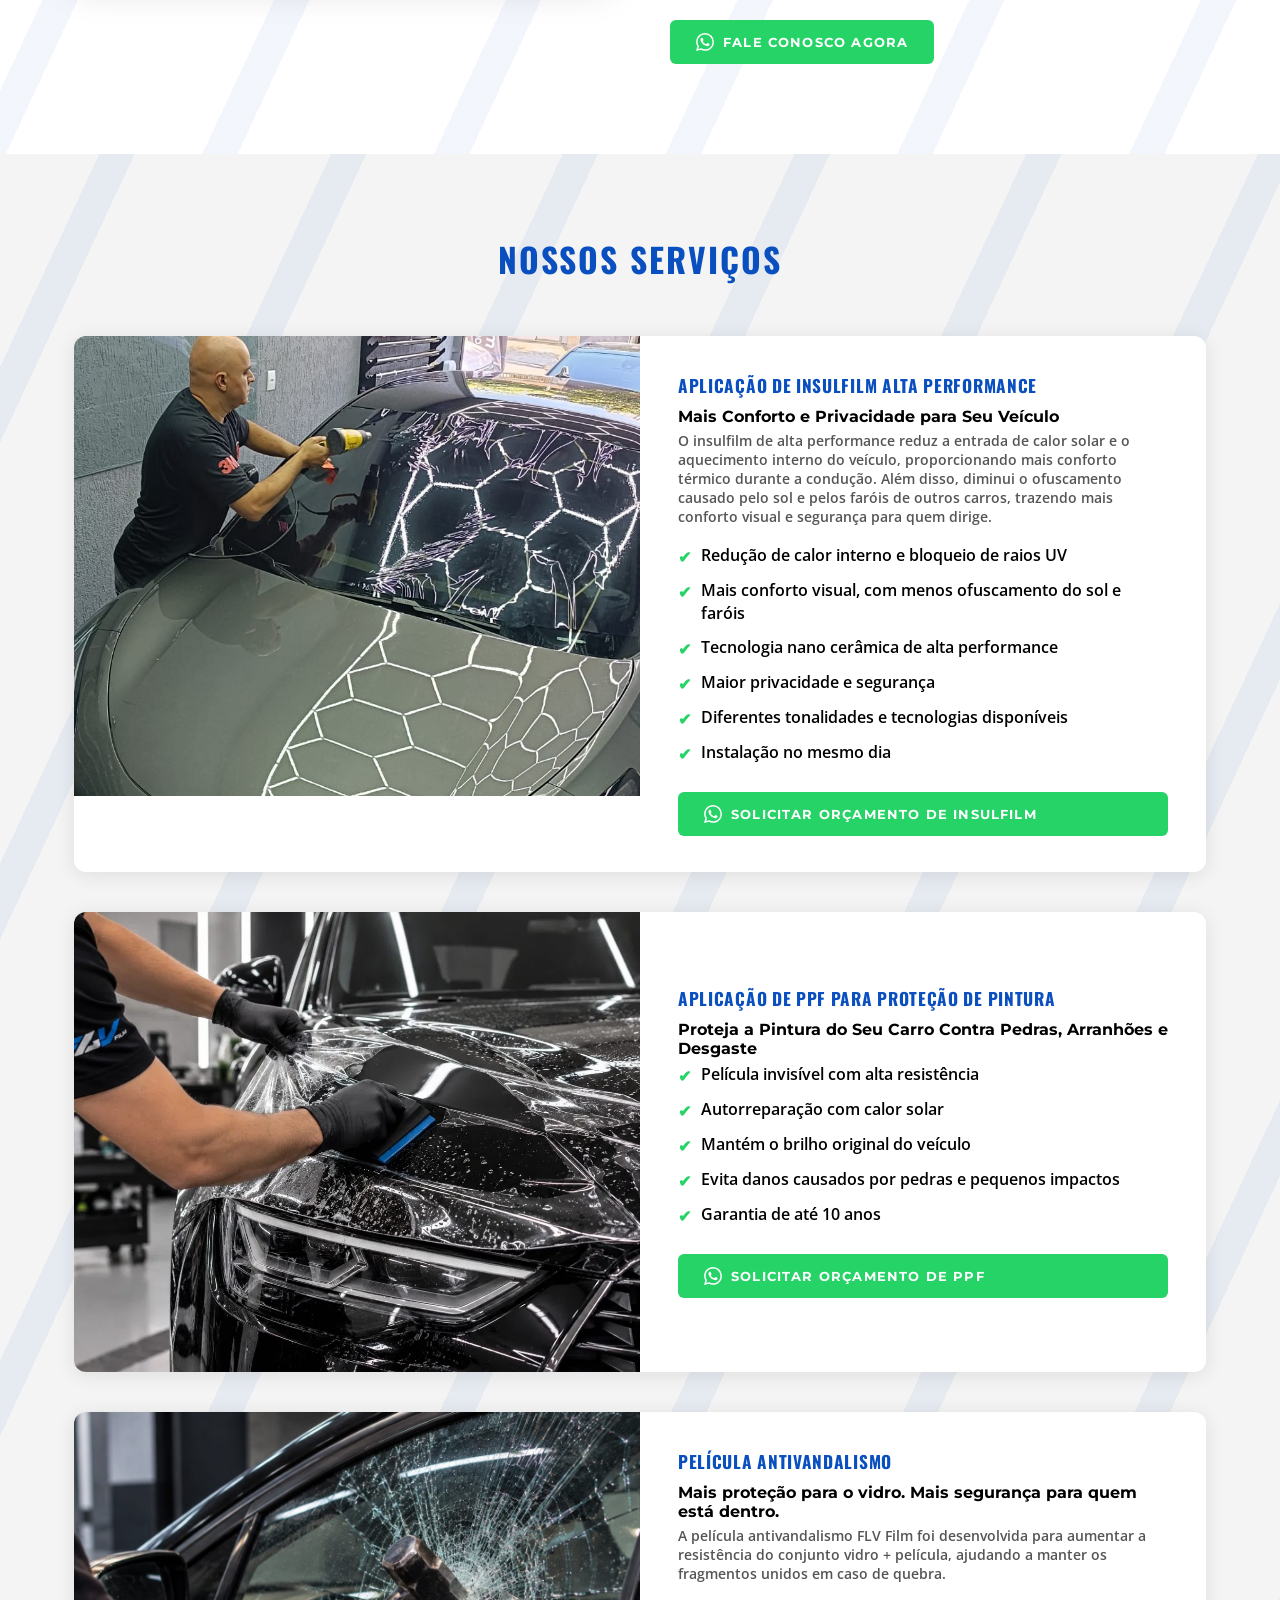
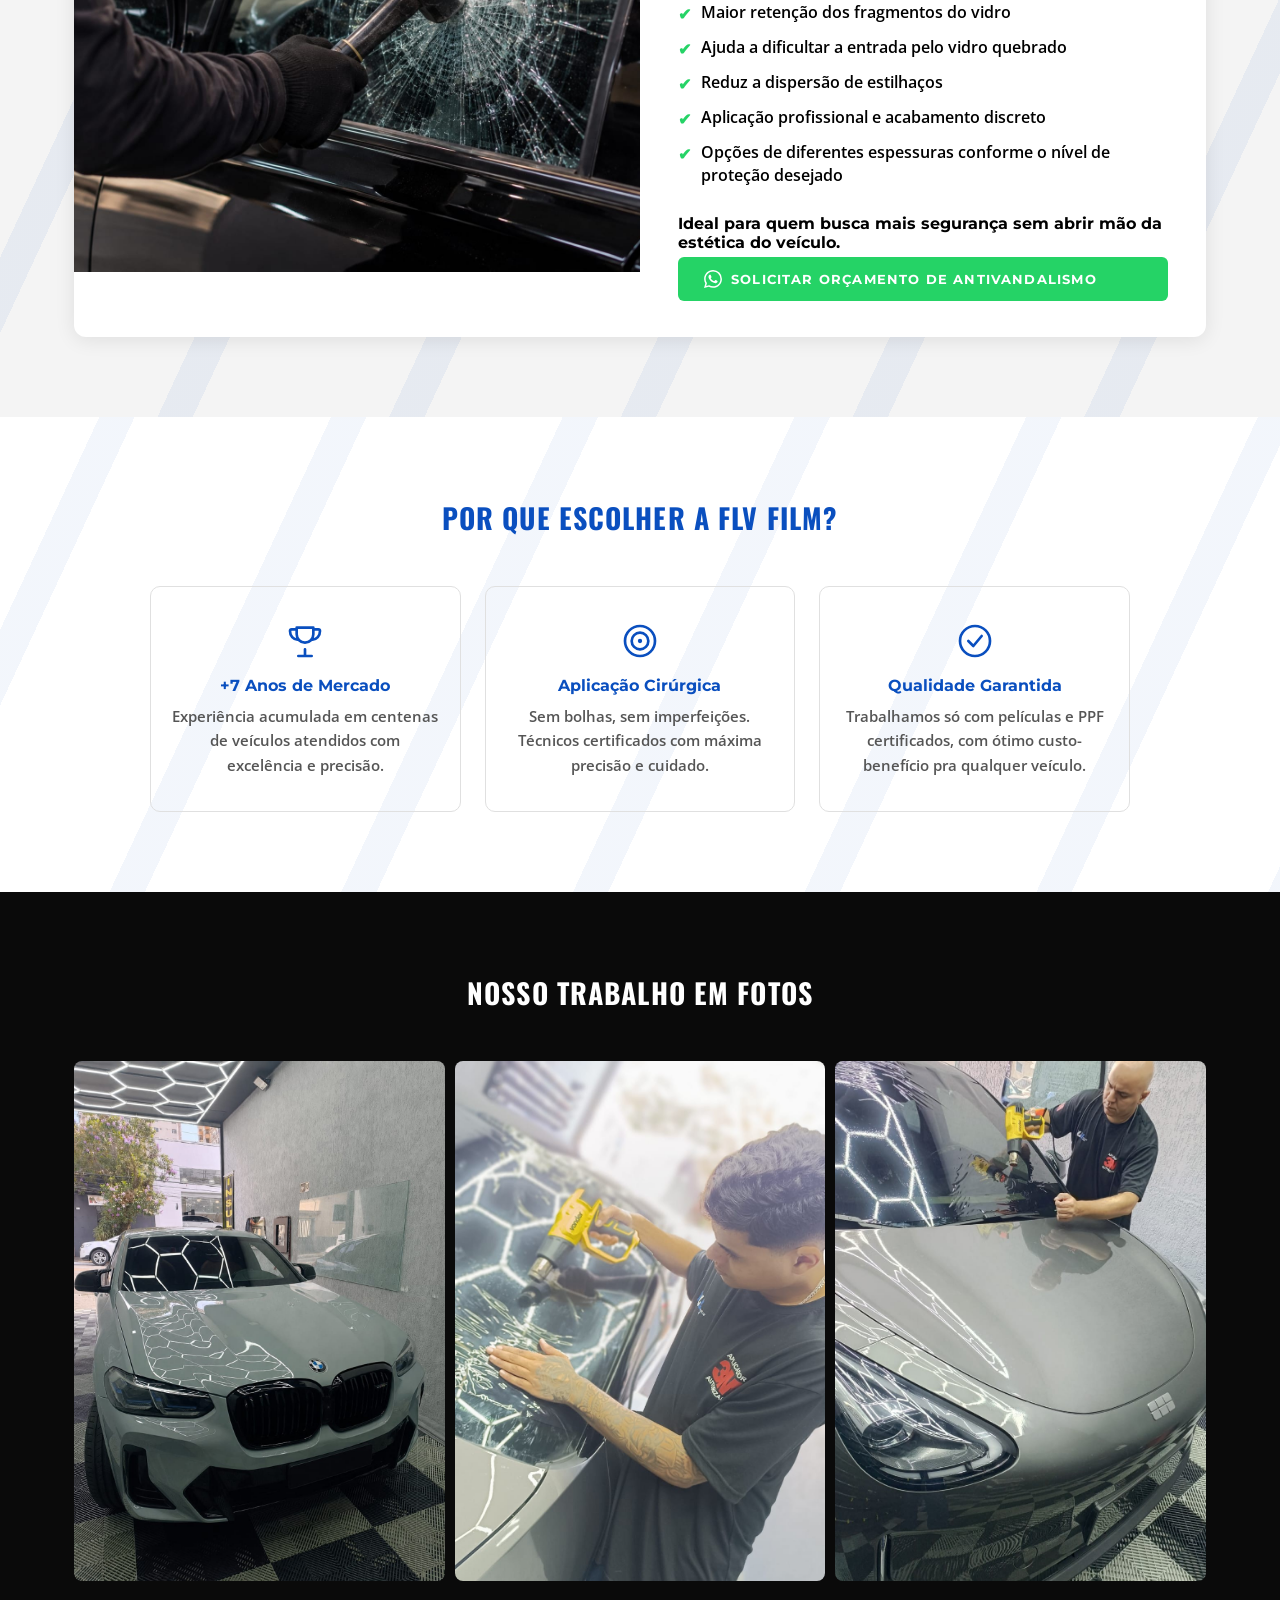
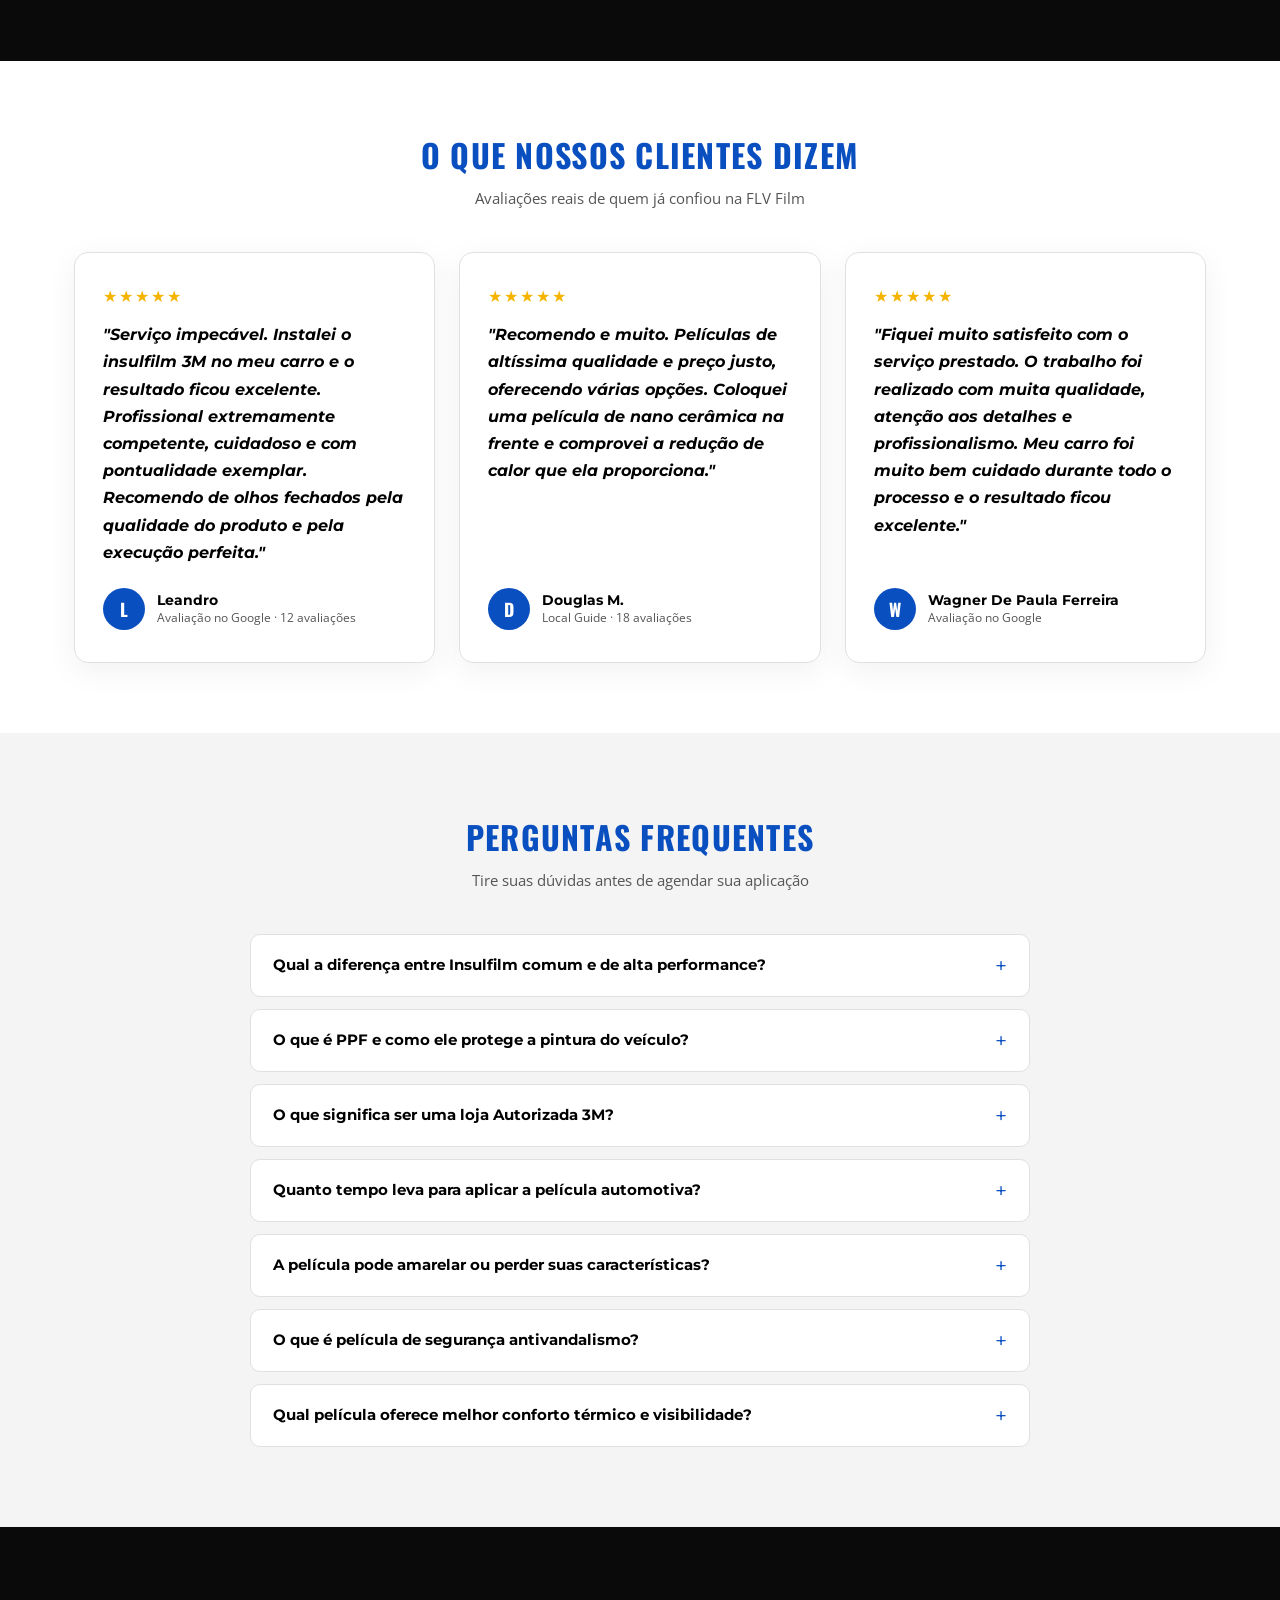
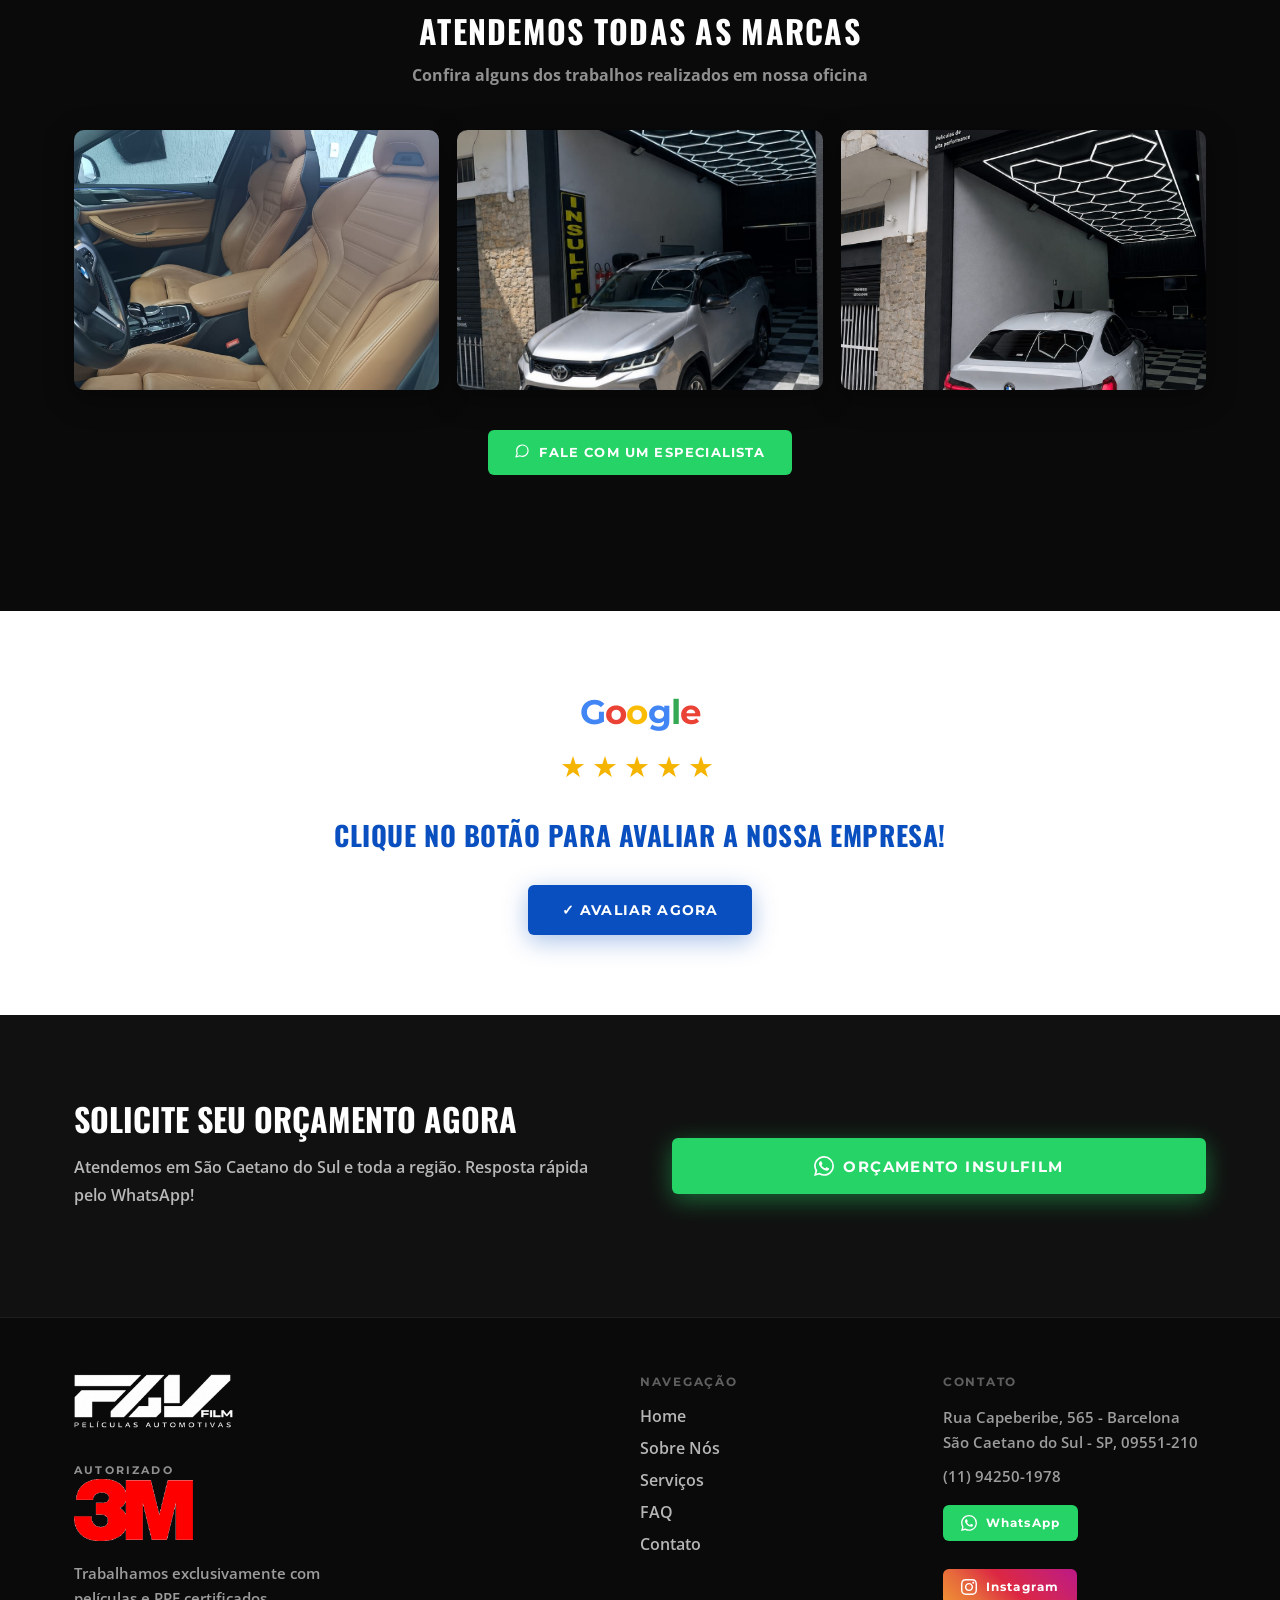
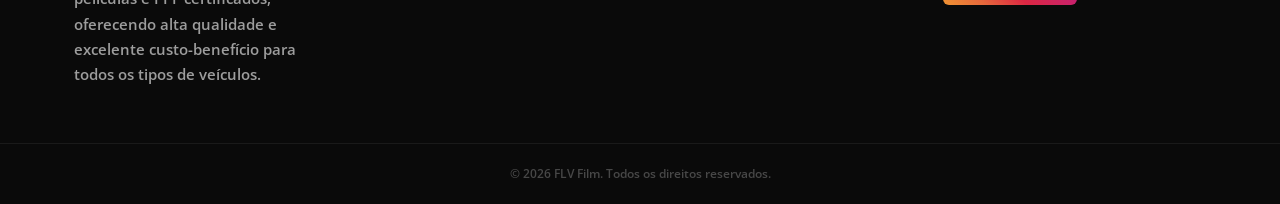
==== commit a8e24728: "Add files via upload" ====
--- a/index.html
+++ b/index.html
@@ -71,20 +71,7 @@
         <img class="hero-3m-big" src="3m-badge-frosted.png" alt="3M - Aplicador Autorizado, Películas para Vidros" />
       </div>
 
-      <p class="hero-city hero-desktop-only">✦ Conforto térmico | Privacidade | Proteção | Alta visibilidade ✦</p>
-
-      <h1 class="hero-h1 hero-desktop-only">
-        Proteja Seu Carro com a<br/>
-        Melhor Película Insulfilm e PPF<br/>
-        em <span class="hero-hl">SÃO CAETANO DO SUL</span>!
-      </h1>
-      <h1 class="sr-only hero-mobile-only">Proteja Seu Carro com a Melhor Película Insulfilm e PPF em São Caetano do Sul</h1>
-
-      <a href="https://wa.me/5511942501978?text=Olá,%20vim%20pelo%20site,%20e%20cliquei%20no%20Fale%20com%20um%20Especialista"
-         target="_blank" class="btn-hero-wpp">
-        <svg viewBox="0 0 24 24" fill="currentColor" width="22" height="22"><path d="M17.472 14.382c-.297-.149-1.758-.867-2.03-.967-.273-.099-.471-.148-.67.15-.197.297-.767.966-.94 1.164-.173.199-.347.223-.644.075-.297-.15-1.255-.463-2.39-1.475-.883-.788-1.48-1.761-1.653-2.059-.173-.297-.018-.458.13-.606.134-.133.298-.347.446-.52.149-.174.198-.298.298-.497.099-.198.05-.371-.025-.52-.075-.149-.669-1.612-.916-2.207-.242-.579-.487-.5-.669-.51-.173-.008-.371-.01-.57-.01-.198 0-.52.074-.792.372-.272.297-1.04 1.016-1.04 2.479 0 1.462 1.065 2.875 1.213 3.074.149.198 2.096 3.2 5.077 4.487.709.306 1.262.489 1.694.625.712.227 1.36.195 1.871.118.571-.085 1.758-.719 2.006-1.413.248-.694.248-1.289.173-1.413-.074-.124-.272-.198-.57-.347m-5.421 7.403h-.004a9.87 9.87 0 01-5.031-1.378l-.361-.214-3.741.982.998-3.648-.235-.374a9.86 9.86 0 01-1.51-5.26c.001-5.45 4.436-9.884 9.888-9.884 2.64 0 5.122 1.03 6.988 2.898a9.825 9.825 0 012.893 6.994c-.003 5.45-4.437 9.884-9.885 9.884m8.413-18.297A11.815 11.815 0 0012.05 0C5.495 0 .16 5.335.157 11.892c0 2.096.547 4.142 1.588 5.945L.057 24l6.305-1.654a11.882 11.882 0 005.683 1.448h.005c6.554 0 11.89-5.335 11.893-11.893a11.821 11.821 0 00-3.48-8.413z"/></svg>
-        FALE COM UM ESPECIALISTA
-      </a>
+      <h1 class="sr-only">Proteja Seu Carro com a Melhor Película Insulfilm e PPF em São Caetano do Sul</h1>
     </div>
   </section>
 
@@ -98,11 +85,11 @@
         </div>
         <div class="trust-item">
           <span class="trust-ico"><svg viewBox="0 0 24 24" fill="none" stroke="currentColor" stroke-width="1.8" stroke-linecap="round" stroke-linejoin="round"><path d="M8 21h8M12 17v4M7 4h10v4a5 5 0 0 1-10 0V4Z"/><path d="M7 5H4a1 1 0 0 0-1 1c0 3 2 5 4.5 5.2M17 5h3a1 1 0 0 1 1 1c0 3-2 5-4.5 5.2"/></svg></span>
-          <div><div class="trust-num">+7 anos</div><div class="trust-label">de experiência</div></div>
-        </div>
-        <div class="trust-item">
-          <span class="trust-ico"><svg viewBox="0 0 24 24" fill="none" stroke="currentColor" stroke-width="1.8" stroke-linecap="round" stroke-linejoin="round"><path d="M12 2 4 5v6c0 5 3.5 9 8 11 4.5-2 8-6 8-11V5Z"/><path d="m9 12 2 2 4-4"/></svg></span>
-          <div><div class="trust-num">Autorizada 3M</div><div class="trust-label">produtos originais</div></div>
+          <div><div class="trust-num">+10 anos</div><div class="trust-label">de experiência</div></div>
+        </div>
+        <div class="trust-item trust-item--3m">
+          <img src="3m-logo.png" alt="3M" class="trust-3m-logo" />
+          <div><div class="trust-num">Aplicador Autorizado</div><div class="trust-label">Películas para Vidros</div></div>
         </div>
       </div>
     </div>
@@ -343,31 +330,60 @@
         <div class="faq-item">
           <button class="faq-q">Qual a diferença entre Insulfilm comum e de alta performance?
             <span class="faq-plus">+</span></button>
-          <div class="faq-a"><p>O Insulfilm comum garante privacidade, mas os modelos de alta performance, como os nano cerâmicos, também bloqueiam calor e raios UV, oferecendo muito mais conforto térmico e durabilidade.</p></div>
-        </div>
-
-        <div class="faq-item">
-          <button class="faq-q">O PPF protege contra riscos e pequenos impactos?
-            <span class="faq-plus">+</span></button>
-          <div class="faq-a"><p>Sim. O PPF é altamente eficaz contra arranhões leves, pedras soltas e detritos da estrada, mantendo a pintura original protegida e o carro com aspecto de novo por muito mais tempo.</p></div>
+          <div class="faq-a"><p>Películas comum garante privacidade, mas os modelos de alta performance, como os nano cerâmicos, também bloqueiam calor e raios UV, oferecendo muito mais conforto térmico e durabilidade.</p></div>
+        </div>
+
+        <div class="faq-item">
+          <button class="faq-q">O que é PPF e como ele protege a pintura do veículo?
+            <span class="faq-plus">+</span></button>
+          <div class="faq-a"><p>O PPF (Paint Protection Film) é uma película transparente de proteção aplicada sobre a pintura do veículo, desenvolvida para ajudar a preservar o acabamento original contra riscos leves, marcas de uso, pedriscos e outros pequenos impactos do dia a dia.</p></div>
         </div>
 
         <div class="faq-item">
           <button class="faq-q">O que significa ser uma loja Autorizada 3M?
             <span class="faq-plus">+</span></button>
-          <div class="faq-a"><p>Trabalhamos com películas 3M originais e certificadas, com procedência garantida e suporte técnico da marca — diferente de películas piratas sem garantia de qualidade.</p></div>
-        </div>
-
-        <div class="faq-item">
-          <button class="faq-q">Quanto tempo dura a aplicação?
-            <span class="faq-plus">+</span></button>
-          <div class="faq-a"><p>A maioria das aplicações de Insulfilm é feita no mesmo dia. Para PPF, o prazo varia conforme a extensão do serviço — enviamos uma estimativa exata pelo WhatsApp.</p></div>
-        </div>
-
-        <div class="faq-item">
-          <button class="faq-q">A película pode amarelar com o tempo?
-            <span class="faq-plus">+</span></button>
-          <div class="faq-a"><p>Películas de baixa qualidade podem amarelar com a exposição solar. As películas premium que utilizamos possuem tecnologia anti-UV avançada, preservando a transparência por muitos anos.</p></div>
+          <div class="faq-a">
+            <p>Ser uma loja Autorizada 3M significa contar com o respaldo de uma das marcas mais reconhecidas em tecnologia e inovação, trabalhando com películas 3M originais e procedentes de canais autorizados.</p>
+            <p>Prezamos pela qualidade dos materiais, precisão na aplicação e excelência em cada detalhe, proporcionando mais confiança, segurança e tranquilidade para nossos clientes.</p>
+            <p>Tecnologia 3M. Aplicação especializada. Excelência em cada projeto.</p>
+          </div>
+        </div>
+
+        <div class="faq-item">
+          <button class="faq-q">Quanto tempo leva para aplicar a película automotiva?
+            <span class="faq-plus">+</span></button>
+          <div class="faq-a"><p>Trabalhamos com películas 3M originais e de procedência confiável, oferecendo tecnologia, qualidade e excelência na aplicação. Contamos com profissionais especializados para garantir um acabamento preciso e uma experiência premium em cada veículo.</p></div>
+        </div>
+
+        <div class="faq-item">
+          <button class="faq-q">A película pode amarelar ou perder suas características?
+            <span class="faq-plus">+</span></button>
+          <div class="faq-a">
+            <p>Sim. Películas de baixa qualidade podem amarelar, perder transparência ou apresentar alterações de desempenho com o passar do tempo. Trabalhamos com películas de alta performance e tecnologia avançada, que oferecem maior estabilidade de cor, conforto térmico e durabilidade.</p>
+            <p>A vida útil depende da qualidade do material, exposição solar e cuidados de manutenção. Por isso, a escolha de uma película de procedência confiável e uma aplicação especializada fazem toda a diferença.</p>
+          </div>
+        </div>
+
+        <div class="faq-item">
+          <button class="faq-q">O que é película de segurança antivandalismo?
+            <span class="faq-plus">+</span></button>
+          <div class="faq-a">
+            <p>A película de segurança antivandalismo é desenvolvida para aumentar a resistência dos vidros automotivos, ajudando a manter os fragmentos unidos em caso de quebra e dificultando a fragmentação do vidro.</p>
+            <p>Trabalhamos com películas de segurança de alta performance, como a PS8, PS12 e PS16, que oferecem uma camada adicional de proteção, conforto e tranquilidade para você e sua família.</p>
+            <p>É uma solução ideal para quem busca mais segurança sem abrir mão da estética e da visibilidade interna do veículo.</p>
+            <p>Proteção, tecnologia e confiança em cada aplicação.</p>
+          </div>
+        </div>
+
+        <div class="faq-item">
+          <button class="faq-q">Qual película oferece melhor conforto térmico e visibilidade?
+            <span class="faq-plus">+</span></button>
+          <div class="faq-a">
+            <p>A película que oferece melhor conforto térmico e visibilidade é aquela que combina tecnologia avançada de controle solar com alta transparência óptica.</p>
+            <p>Recomendamos películas de alta performance, como as linhas nano cerâmica, que proporcionam excelente rejeição de calor, proteção contra os raios UV e maior conforto visual, mantendo uma boa visibilidade interna.</p>
+            <p>A escolha ideal depende do nível de proteção térmica, tonalidade e transparência desejados para cada veículo.</p>
+            <p>Tecnologia, conforto e visibilidade para uma experiência superior ao dirigir.</p>
+          </div>
         </div>
 
       </div>
@@ -455,11 +471,17 @@
         <h4>Contato</h4>
         <p>Rua Capeberibe, 565 - Barcelona<br/>São Caetano do Sul - SP, 09551-210</p>
         <p style="margin-top:8px">(11) 94250-1978</p>
-        <a href="https://wa.me/5511942501978?text=Olá,%20vim%20pelo%20site,%20e%20cliquei%20no%20WhatsApp%20do%20rodapé"
-           target="_blank" class="btn-green footer-wpp-btn">
-          <svg viewBox="0 0 24 24" fill="currentColor" width="16" height="16"><path d="M17.472 14.382c-.297-.149-1.758-.867-2.03-.967-.273-.099-.471-.148-.67.15-.197.297-.767.966-.94 1.164-.173.199-.347.223-.644.075-.297-.15-1.255-.463-2.39-1.475-.883-.788-1.48-1.761-1.653-2.059-.173-.297-.018-.458.13-.606.134-.133.298-.347.446-.52.149-.174.198-.298.298-.497.099-.198.05-.371-.025-.52-.075-.149-.669-1.612-.916-2.207-.242-.579-.487-.5-.669-.51-.173-.008-.371-.01-.57-.01-.198 0-.52.074-.792.372-.272.297-1.04 1.016-1.04 2.479 0 1.462 1.065 2.875 1.213 3.074.149.198 2.096 3.2 5.077 4.487.709.306 1.262.489 1.694.625.712.227 1.36.195 1.871.118.571-.085 1.758-.719 2.006-1.413.248-.694.248-1.289.173-1.413-.074-.124-.272-.198-.57-.347m-5.421 7.403h-.004a9.87 9.87 0 01-5.031-1.378l-.361-.214-3.741.982.998-3.648-.235-.374a9.86 9.86 0 01-1.51-5.26c.001-5.45 4.436-9.884 9.888-9.884 2.64 0 5.122 1.03 6.988 2.898a9.825 9.825 0 012.893 6.994c-.003 5.45-4.437 9.884-9.885 9.884m8.413-18.297A11.815 11.815 0 0012.05 0C5.495 0 .16 5.335.157 11.892c0 2.096.547 4.142 1.588 5.945L.057 24l6.305-1.654a11.882 11.882 0 005.683 1.448h.005c6.554 0 11.89-5.335 11.893-11.893a11.821 11.821 0 00-3.48-8.413z"/></svg>
-          WhatsApp
-        </a>
+        <div class="footer-social-row">
+          <a href="https://wa.me/5511942501978?text=Olá,%20vim%20pelo%20site,%20e%20cliquei%20no%20WhatsApp%20do%20rodapé"
+             target="_blank" class="btn-green footer-wpp-btn">
+            <svg viewBox="0 0 24 24" fill="currentColor" width="16" height="16"><path d="M17.472 14.382c-.297-.149-1.758-.867-2.03-.967-.273-.099-.471-.148-.67.15-.197.297-.767.966-.94 1.164-.173.199-.347.223-.644.075-.297-.15-1.255-.463-2.39-1.475-.883-.788-1.48-1.761-1.653-2.059-.173-.297-.018-.458.13-.606.134-.133.298-.347.446-.52.149-.174.198-.298.298-.497.099-.198.05-.371-.025-.52-.075-.149-.669-1.612-.916-2.207-.242-.579-.487-.5-.669-.51-.173-.008-.371-.01-.57-.01-.198 0-.52.074-.792.372-.272.297-1.04 1.016-1.04 2.479 0 1.462 1.065 2.875 1.213 3.074.149.198 2.096 3.2 5.077 4.487.709.306 1.262.489 1.694.625.712.227 1.36.195 1.871.118.571-.085 1.758-.719 2.006-1.413.248-.694.248-1.289.173-1.413-.074-.124-.272-.198-.57-.347m-5.421 7.403h-.004a9.87 9.87 0 01-5.031-1.378l-.361-.214-3.741.982.998-3.648-.235-.374a9.86 9.86 0 01-1.51-5.26c.001-5.45 4.436-9.884 9.888-9.884 2.64 0 5.122 1.03 6.988 2.898a9.825 9.825 0 012.893 6.994c-.003 5.45-4.437 9.884-9.885 9.884m8.413-18.297A11.815 11.815 0 0012.05 0C5.495 0 .16 5.335.157 11.892c0 2.096.547 4.142 1.588 5.945L.057 24l6.305-1.654a11.882 11.882 0 005.683 1.448h.005c6.554 0 11.89-5.335 11.893-11.893a11.821 11.821 0 00-3.48-8.413z"/></svg>
+            WhatsApp
+          </a>
+          <a href="https://www.instagram.com/flvfilm" target="_blank" class="btn-insta footer-insta-btn" aria-label="Instagram">
+            <svg viewBox="0 0 24 24" fill="currentColor" width="16" height="16"><path d="M12 2.163c3.204 0 3.584.012 4.85.07 3.252.148 4.771 1.691 4.919 4.919.058 1.265.069 1.645.069 4.849 0 3.205-.012 3.584-.069 4.849-.149 3.225-1.664 4.771-4.919 4.919-1.266.058-1.644.07-4.85.07-3.204 0-3.584-.012-4.849-.07-3.26-.149-4.771-1.699-4.919-4.92-.058-1.265-.07-1.644-.07-4.849 0-3.204.013-3.583.07-4.849.149-3.227 1.664-4.771 4.919-4.919 1.266-.057 1.645-.069 4.849-.069zm0-2.163c-3.259 0-3.667.014-4.947.072-4.358.2-6.78 2.618-6.98 6.98-.059 1.281-.073 1.689-.073 4.948 0 3.259.014 3.668.072 4.948.2 4.358 2.618 6.78 6.98 6.98 1.281.058 1.689.072 4.948.072 3.259 0 3.668-.014 4.948-.072 4.354-.2 6.782-2.618 6.979-6.98.059-1.28.073-1.689.073-4.948 0-3.259-.014-3.667-.072-4.947-.196-4.354-2.617-6.78-6.979-6.98-1.281-.059-1.69-.073-4.949-.073zm0 5.838c-3.403 0-6.162 2.759-6.162 6.162s2.759 6.163 6.162 6.163 6.162-2.759 6.162-6.163c0-3.403-2.759-6.162-6.162-6.162zm0 10.162c-2.209 0-4-1.79-4-4 0-2.209 1.791-4 4-4s4 1.791 4 4c0 2.21-1.791 4-4 4zm6.406-11.845c-.796 0-1.441.645-1.441 1.44s.645 1.44 1.441 1.44c.795 0 1.439-.645 1.439-1.44s-.644-1.44-1.439-1.44z"/></svg>
+            Instagram
+          </a>
+        </div>
       </div>
     </div>
     <div class="footer-bottom">
--- a/style.css
+++ b/style.css
@@ -223,6 +223,28 @@
 }
 
 /* ============================================================
+   BTN INSTAGRAM
+   ============================================================ */
+.btn-insta {
+  display: inline-flex; align-items: center; gap: 9px;
+  background: linear-gradient(45deg, #f09433, #e6683c, #dc2743, #cc2366, #bc1888);
+  color: #fff;
+  font-family: 'Montserrat', sans-serif; font-weight: 700;
+  font-size: .82rem; letter-spacing: .09em;
+  padding: 13px 26px; border-radius: var(--radius);
+  transition: transform var(--transition), box-shadow var(--transition), opacity var(--transition);
+  white-space: nowrap;
+}
+.btn-insta:hover {
+  opacity: .9; transform: translateY(-2px);
+  box-shadow: 0 6px 20px rgba(220,39,67,.35);
+}
+
+.footer-social-row {
+  display: flex; flex-wrap: wrap; gap: 12px;
+}
+
+/* ============================================================
    TRUST BAR (selo 3M + avaliações + anos de mercado)
    ============================================================ */
 .trust-bar {
@@ -244,6 +266,7 @@
 .trust-item:last-child { border-right: none; }
 .trust-ico { flex-shrink: 0; line-height: 1; color: var(--blue-light); display: flex; }
 .trust-ico svg { width: 28px; height: 28px; }
+.trust-3m-logo { flex-shrink: 0; height: 30px; width: auto; object-fit: contain; }
 .trust-num {
   font-family: 'Oswald', sans-serif; font-weight: 700;
   font-size: 1.15rem; color: #fff; line-height: 1.1;
@@ -685,6 +708,7 @@
 .footer p { font-size: .95rem; font-weight: 600; color: rgba(255,255,255,.6); line-height: 1.65; }
 
 .footer-wpp-btn { margin-top: 16px; padding: 10px 18px; font-size: .78rem; }
+.footer-insta-btn { margin-top: 16px; padding: 10px 18px; font-size: .78rem; }
 
 .footer-bottom {
   border-top: 1px solid #1a1a1a;
@@ -778,6 +802,7 @@
   .trust-item { padding: 16px 10px; gap: 8px; border-right: none !important; border-bottom: 1px solid rgba(255,255,255,.08); }
   .trust-item:last-child { border-bottom: none; }
   .trust-ico svg { width: 22px; height: 22px; }
+  .trust-3m-logo { height: 24px; }
   .trust-num { font-size: .95rem; }
   .trust-label { font-size: .64rem; }
 
